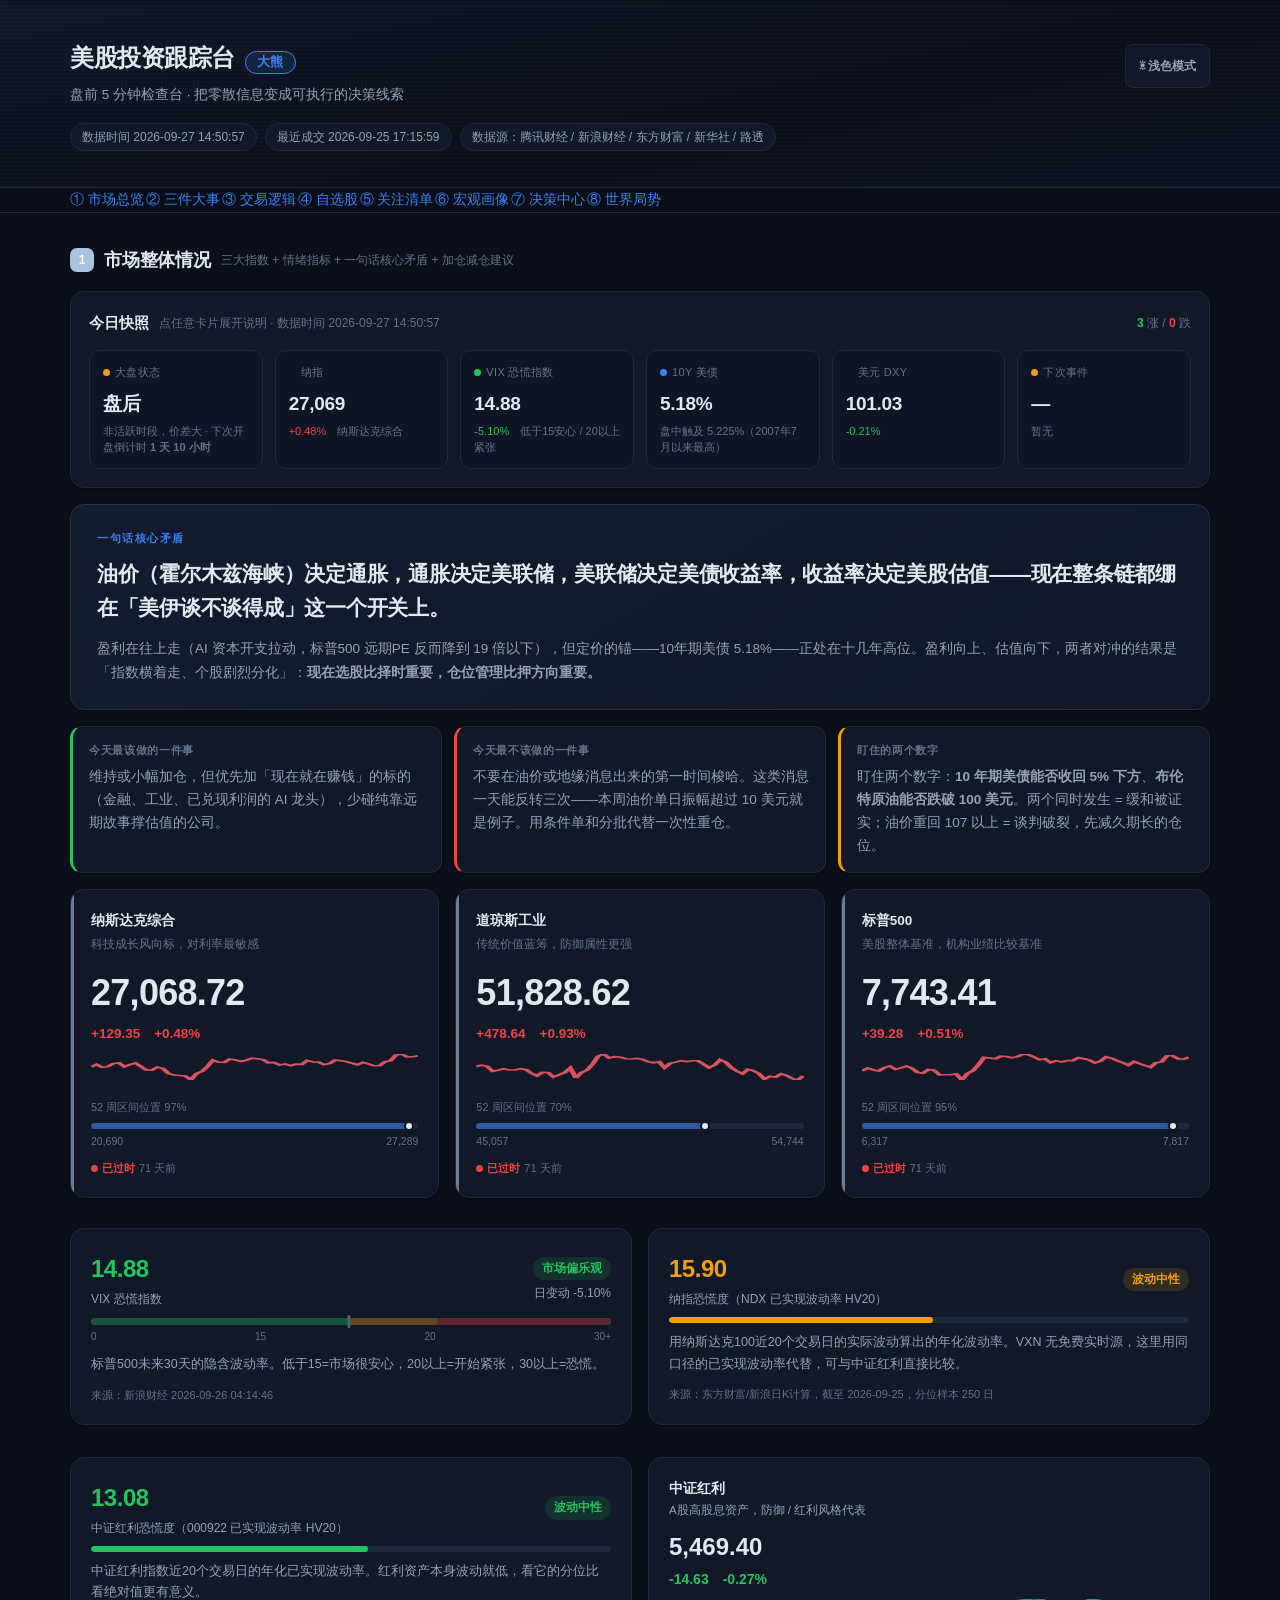
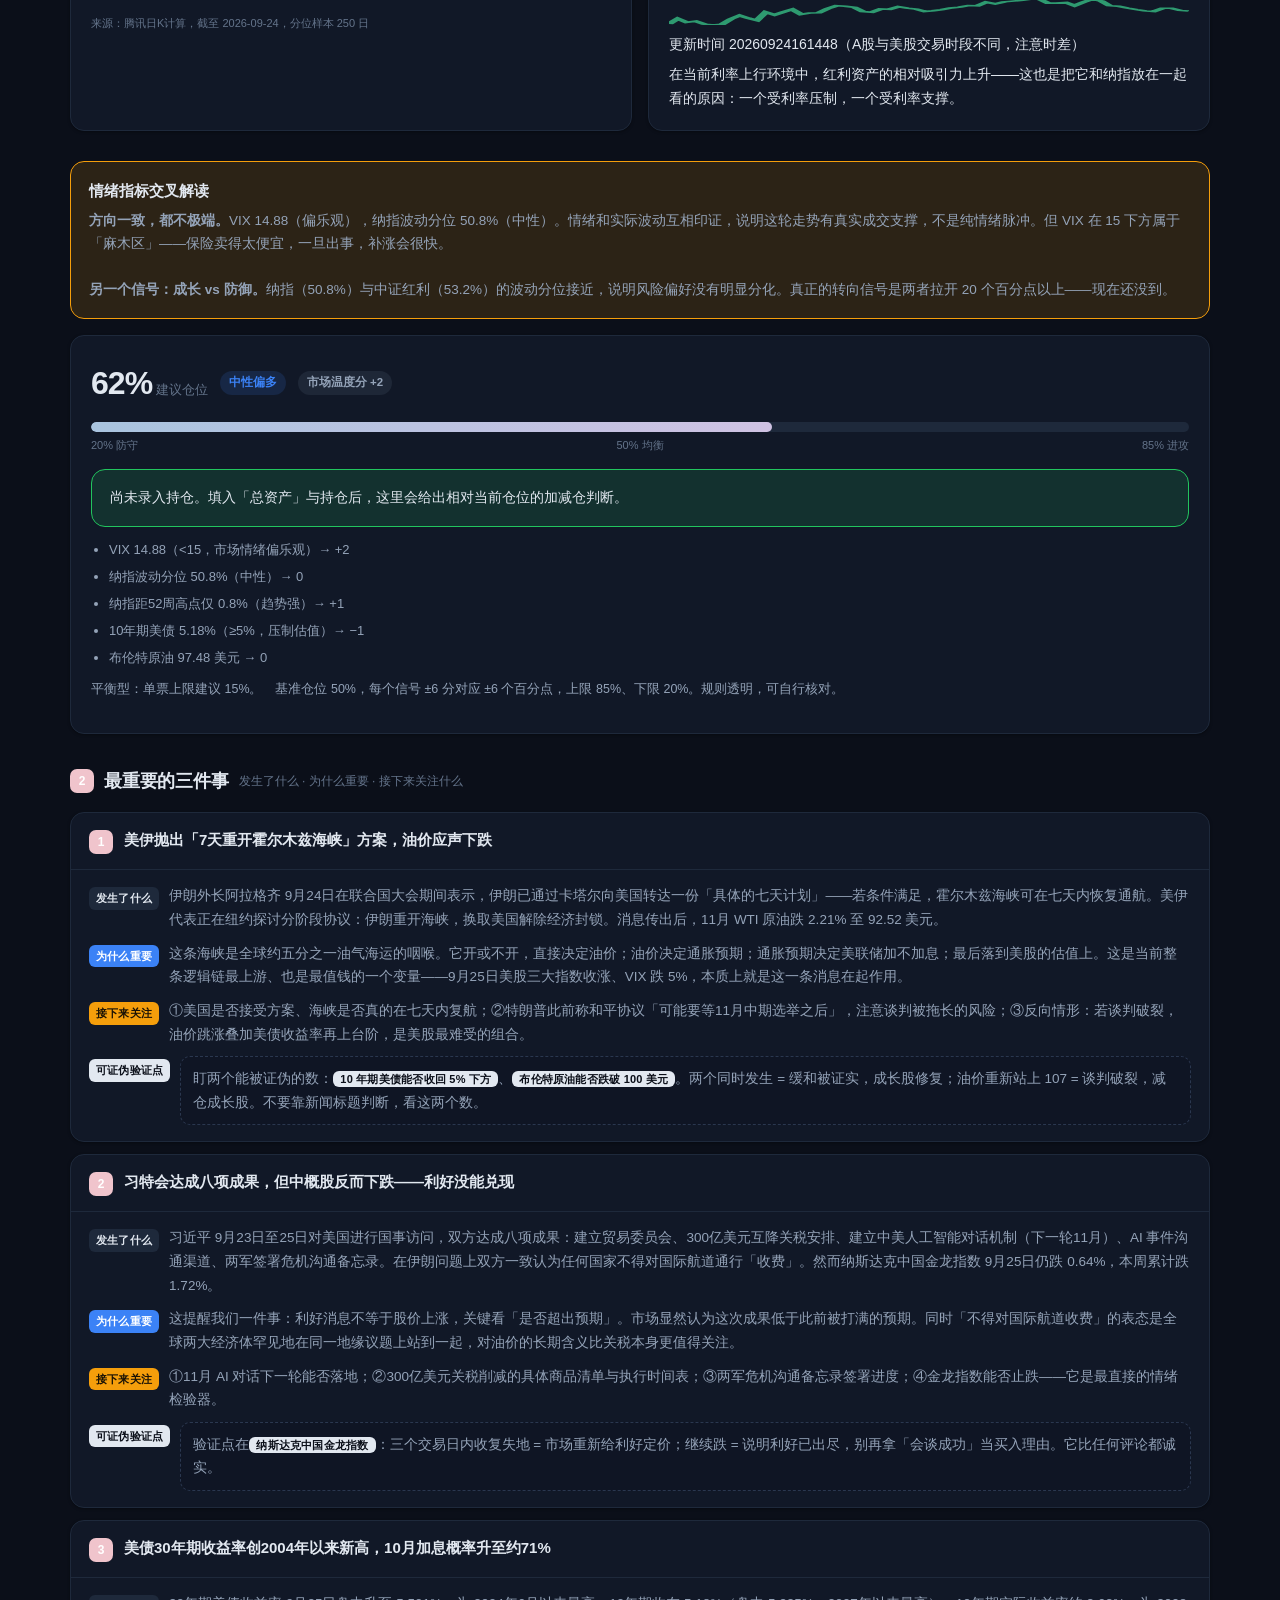
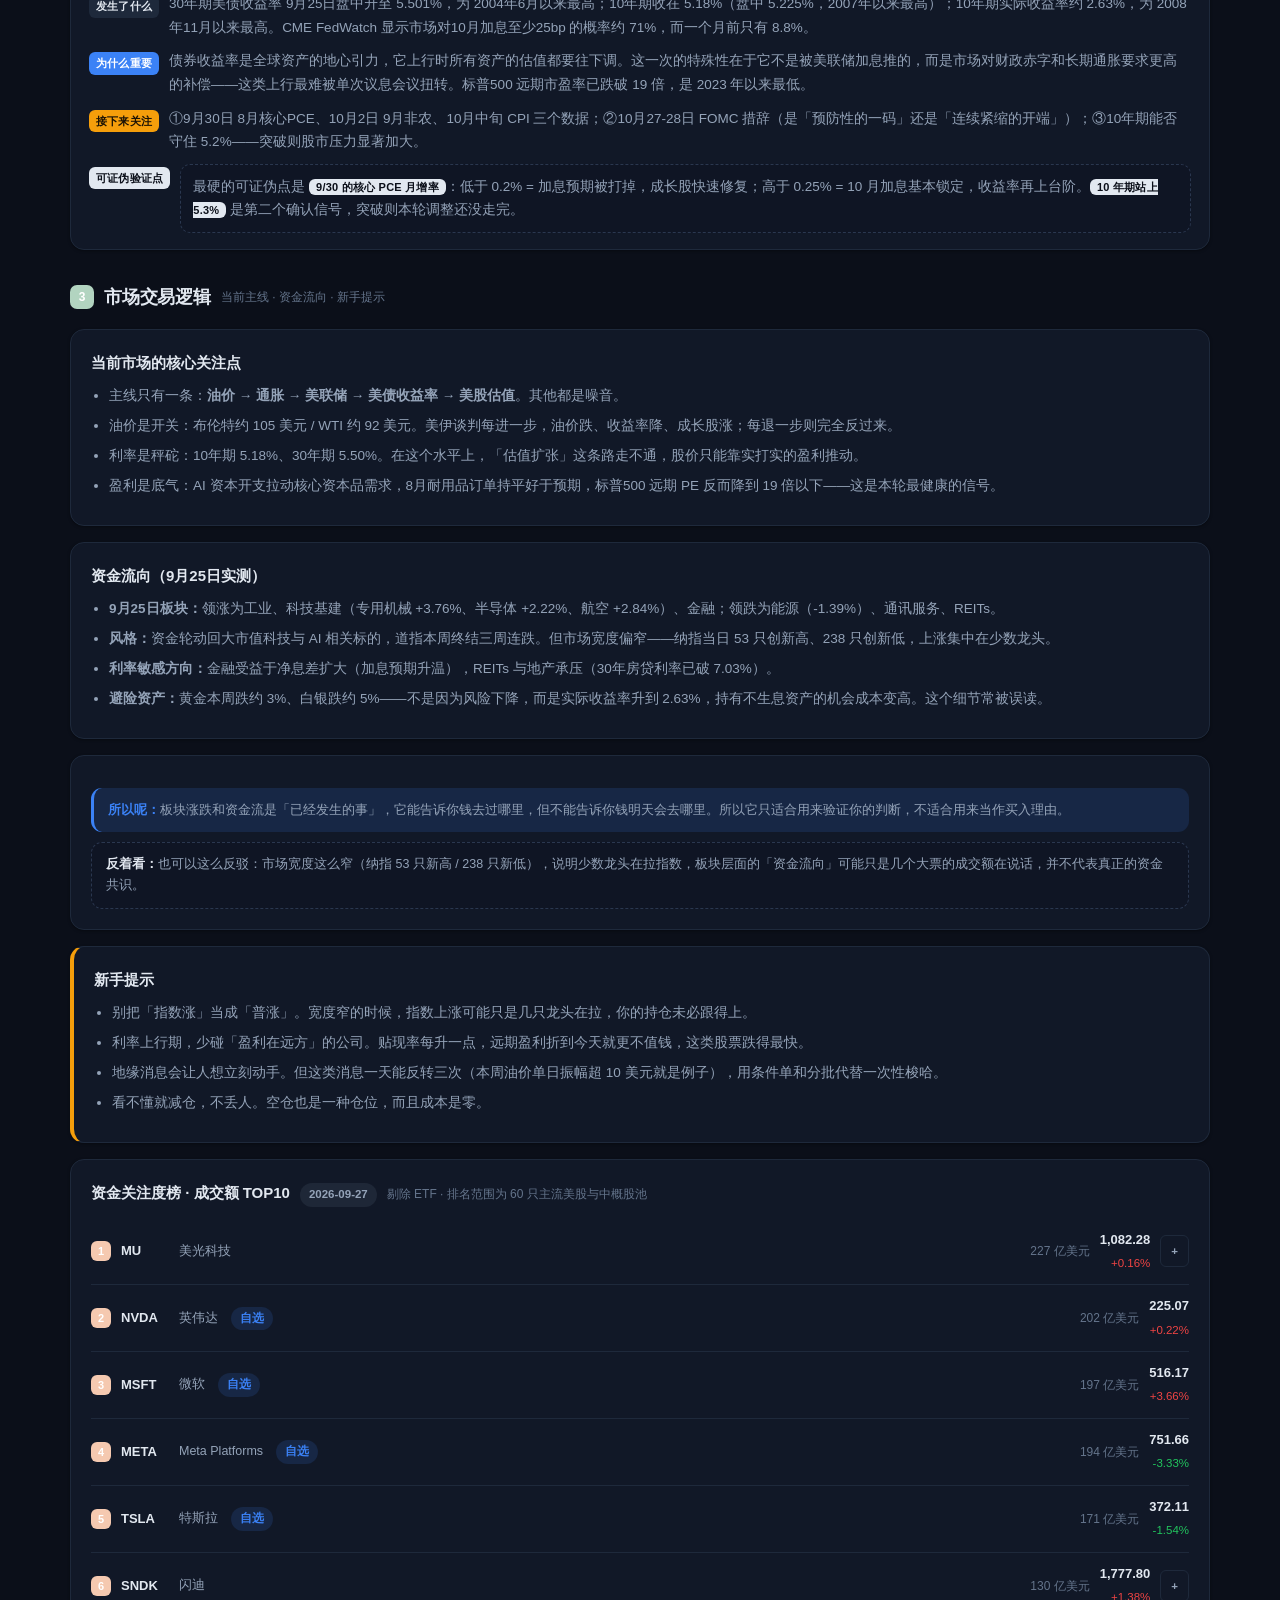
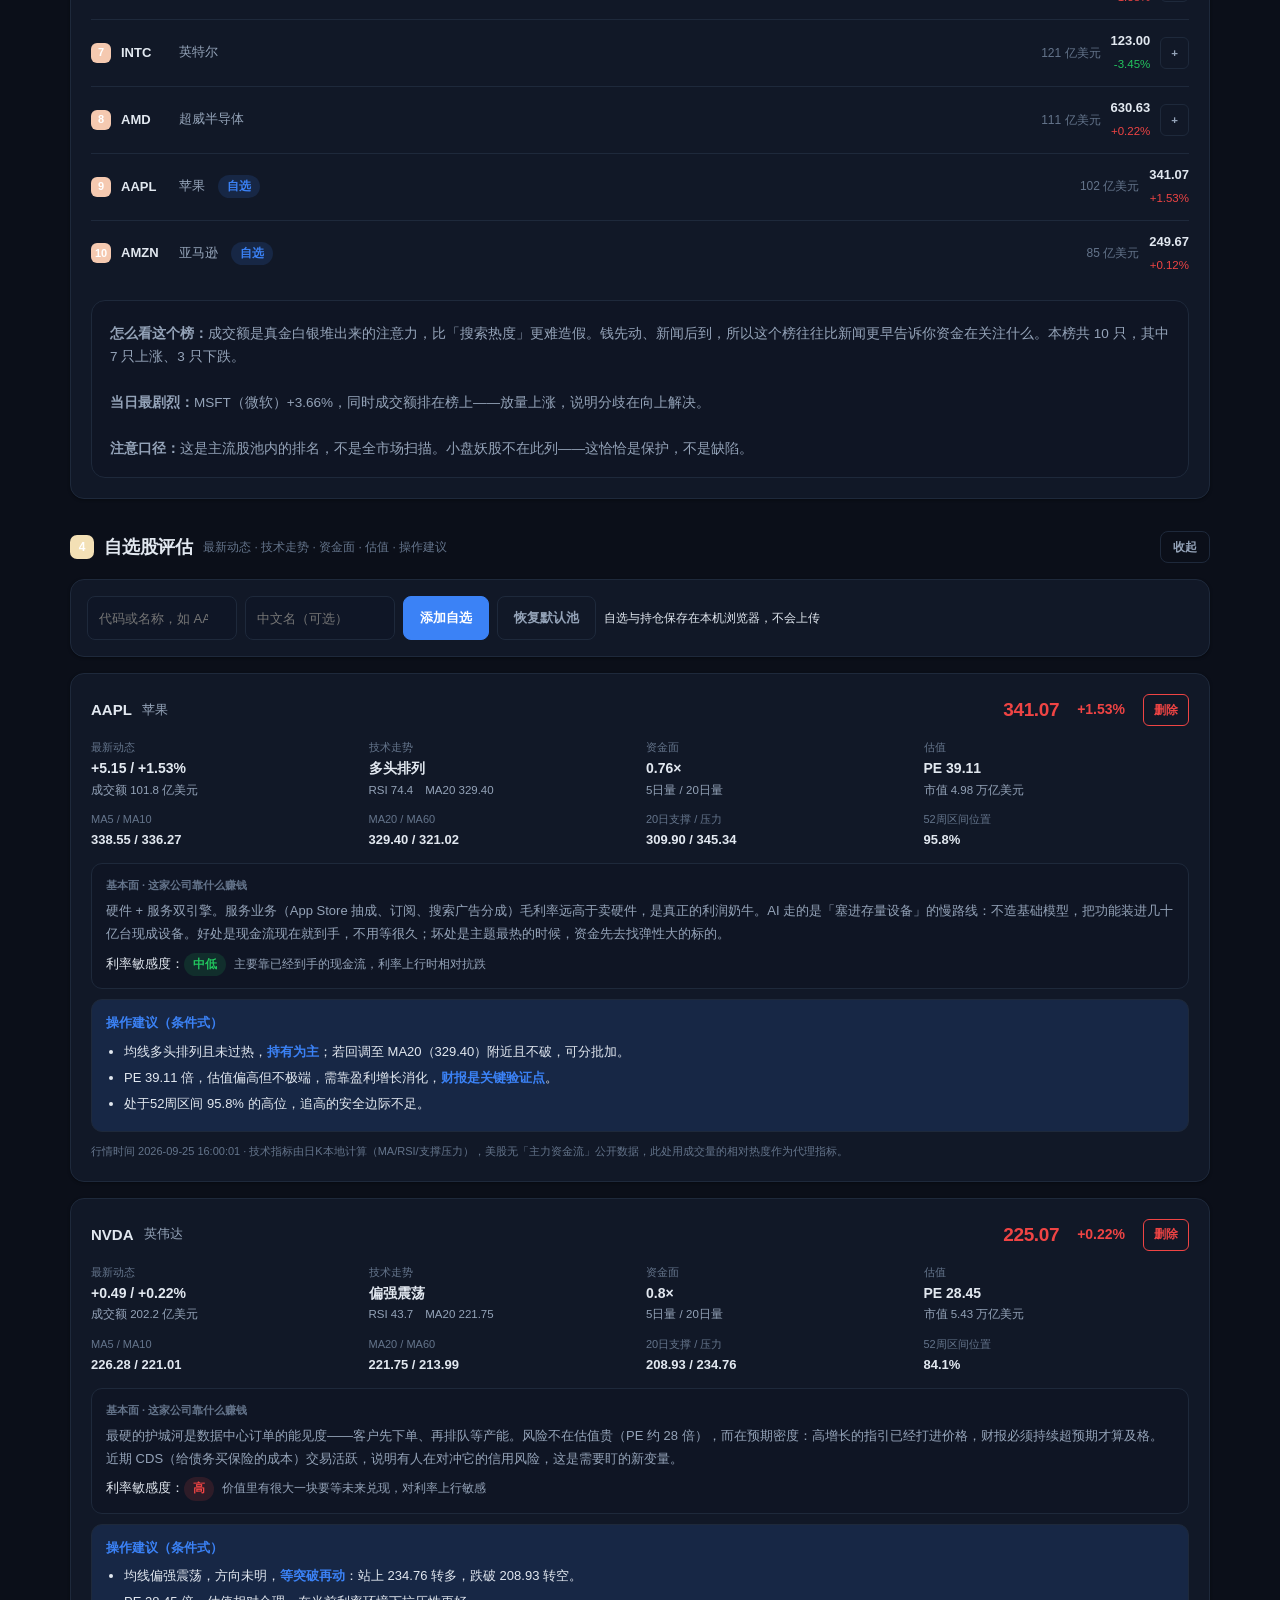
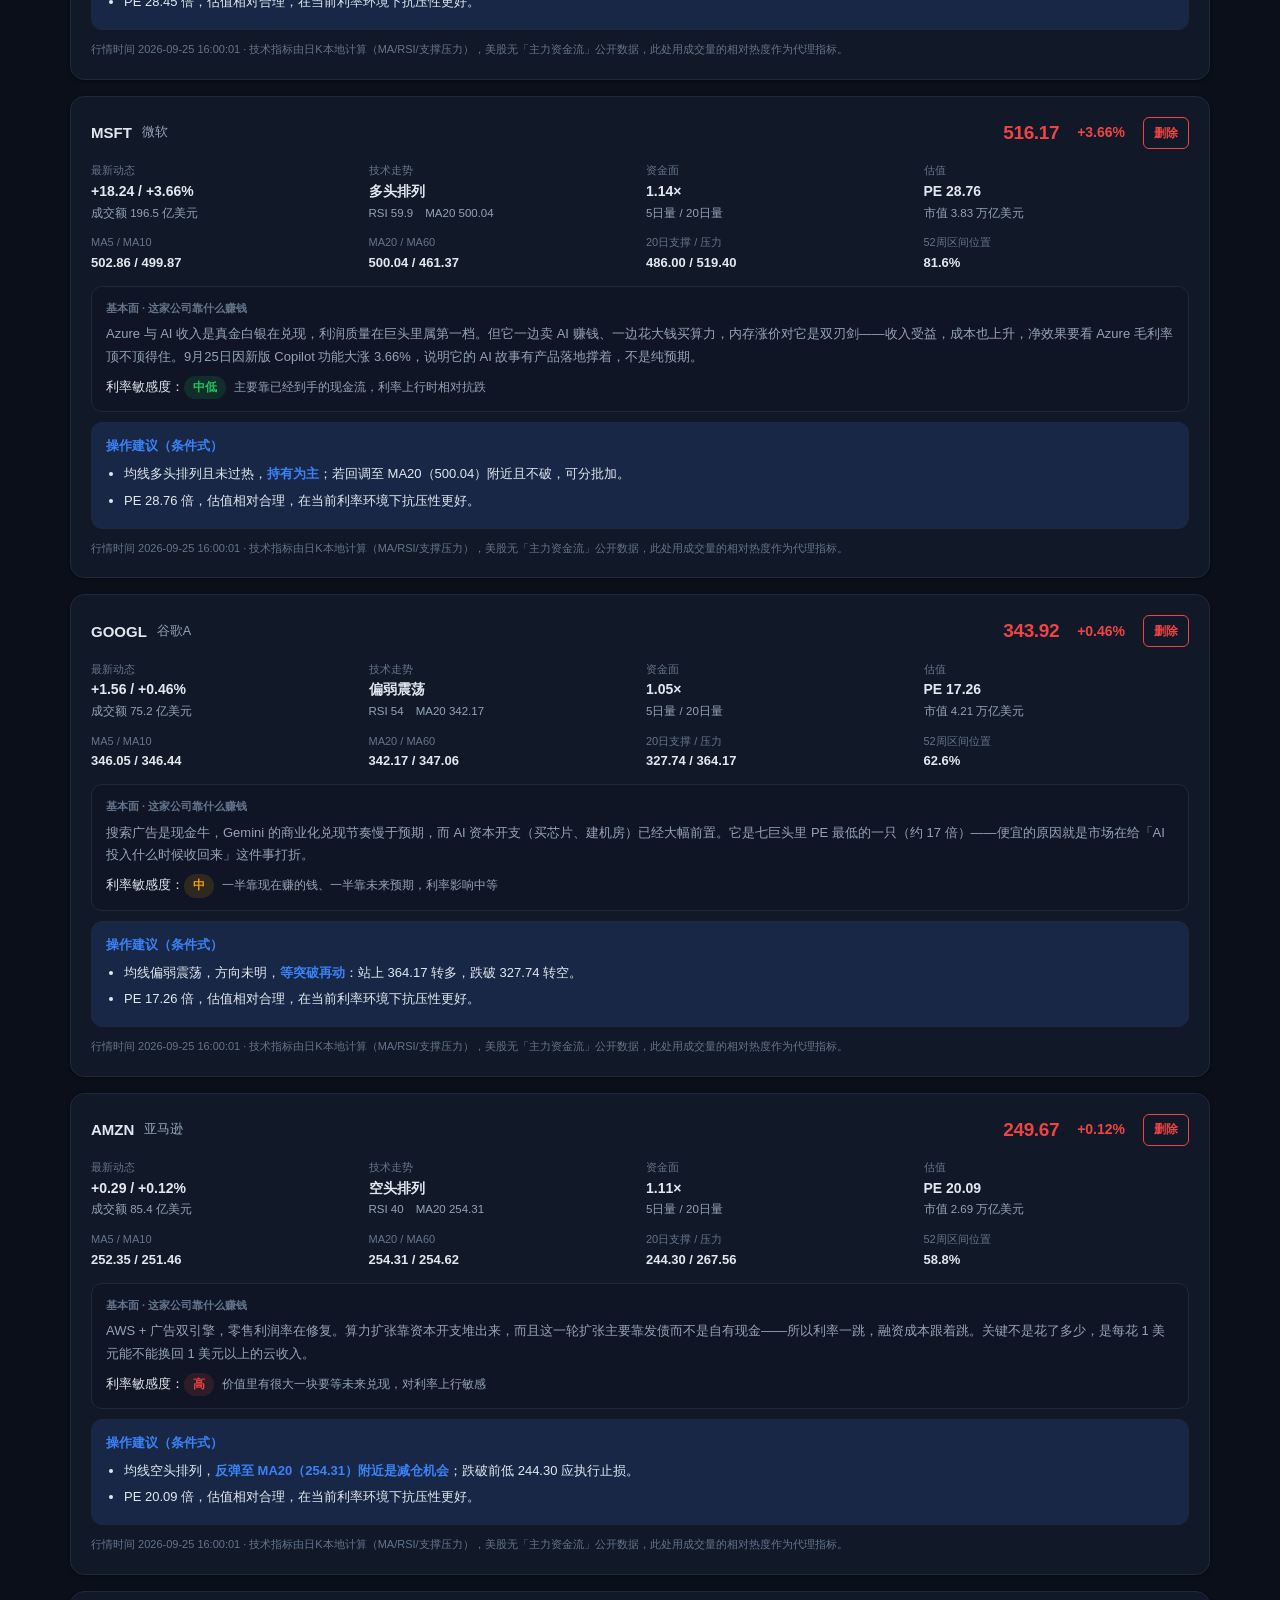
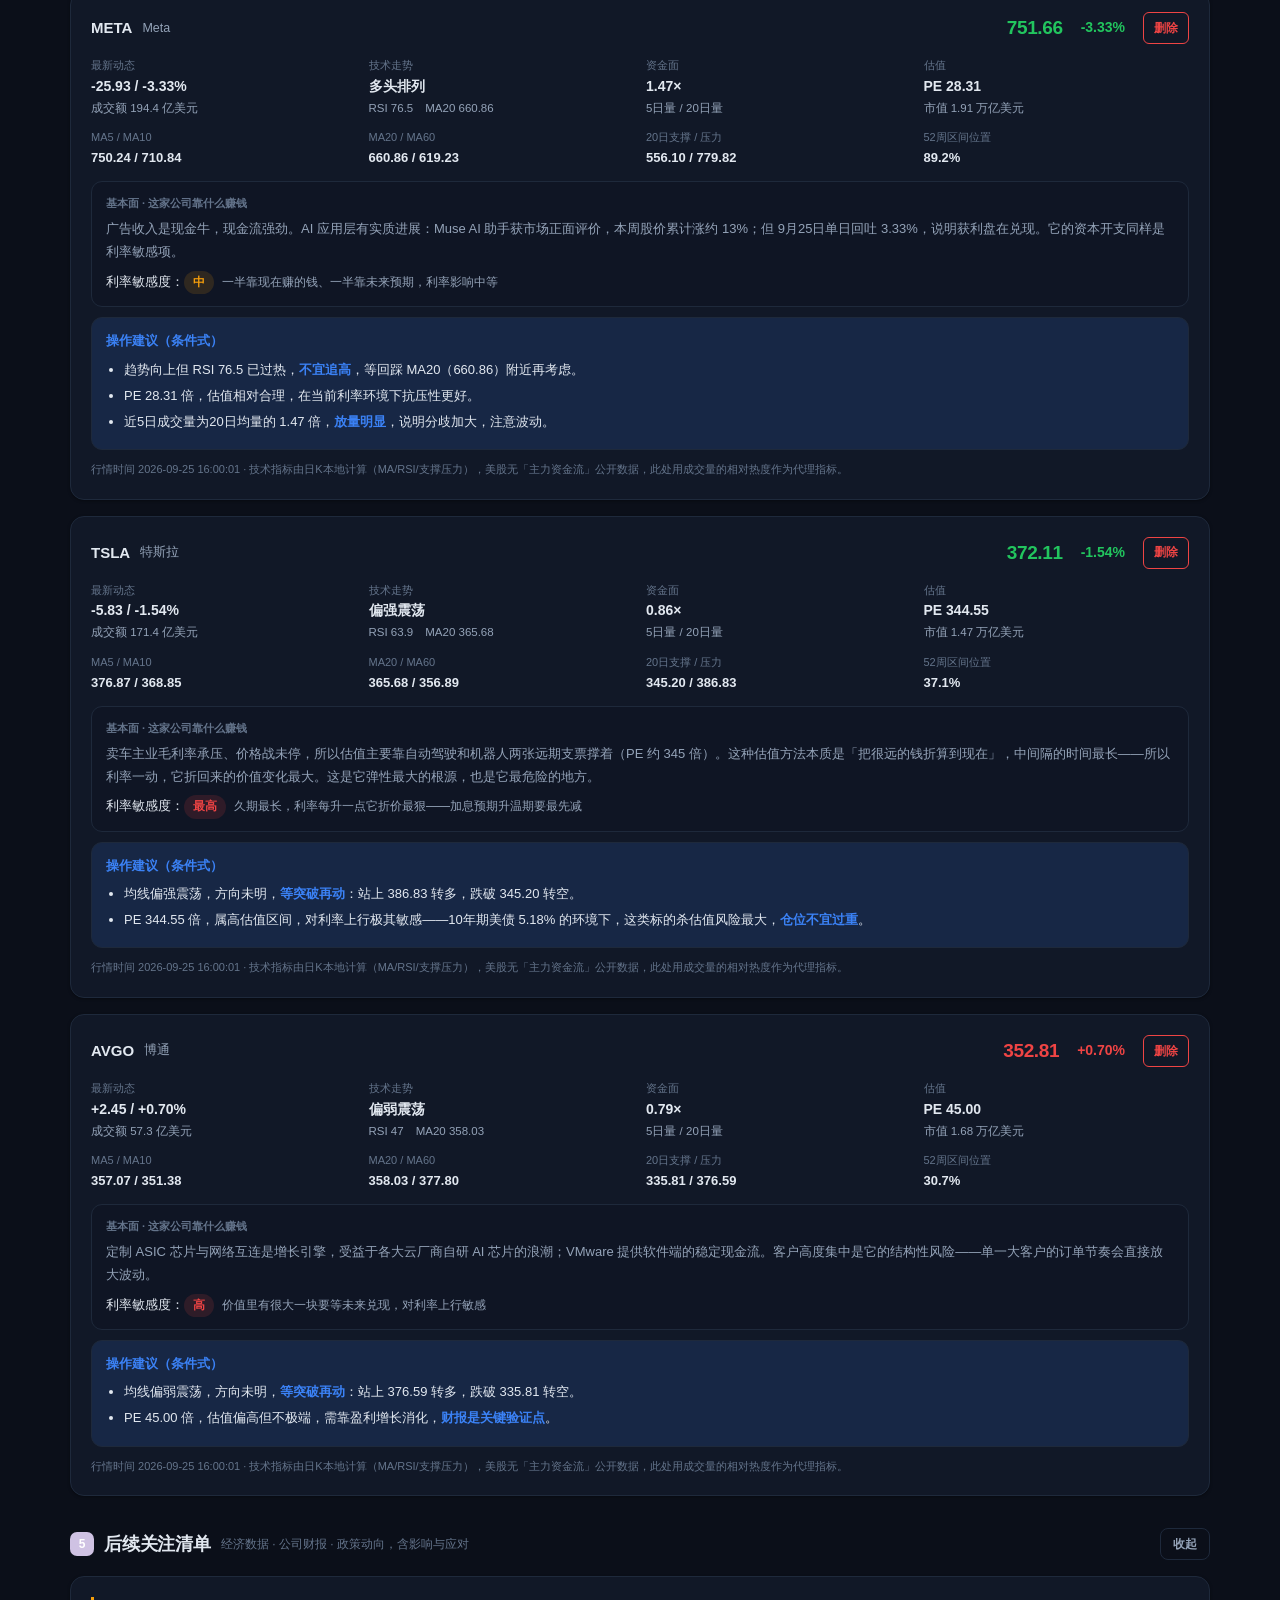
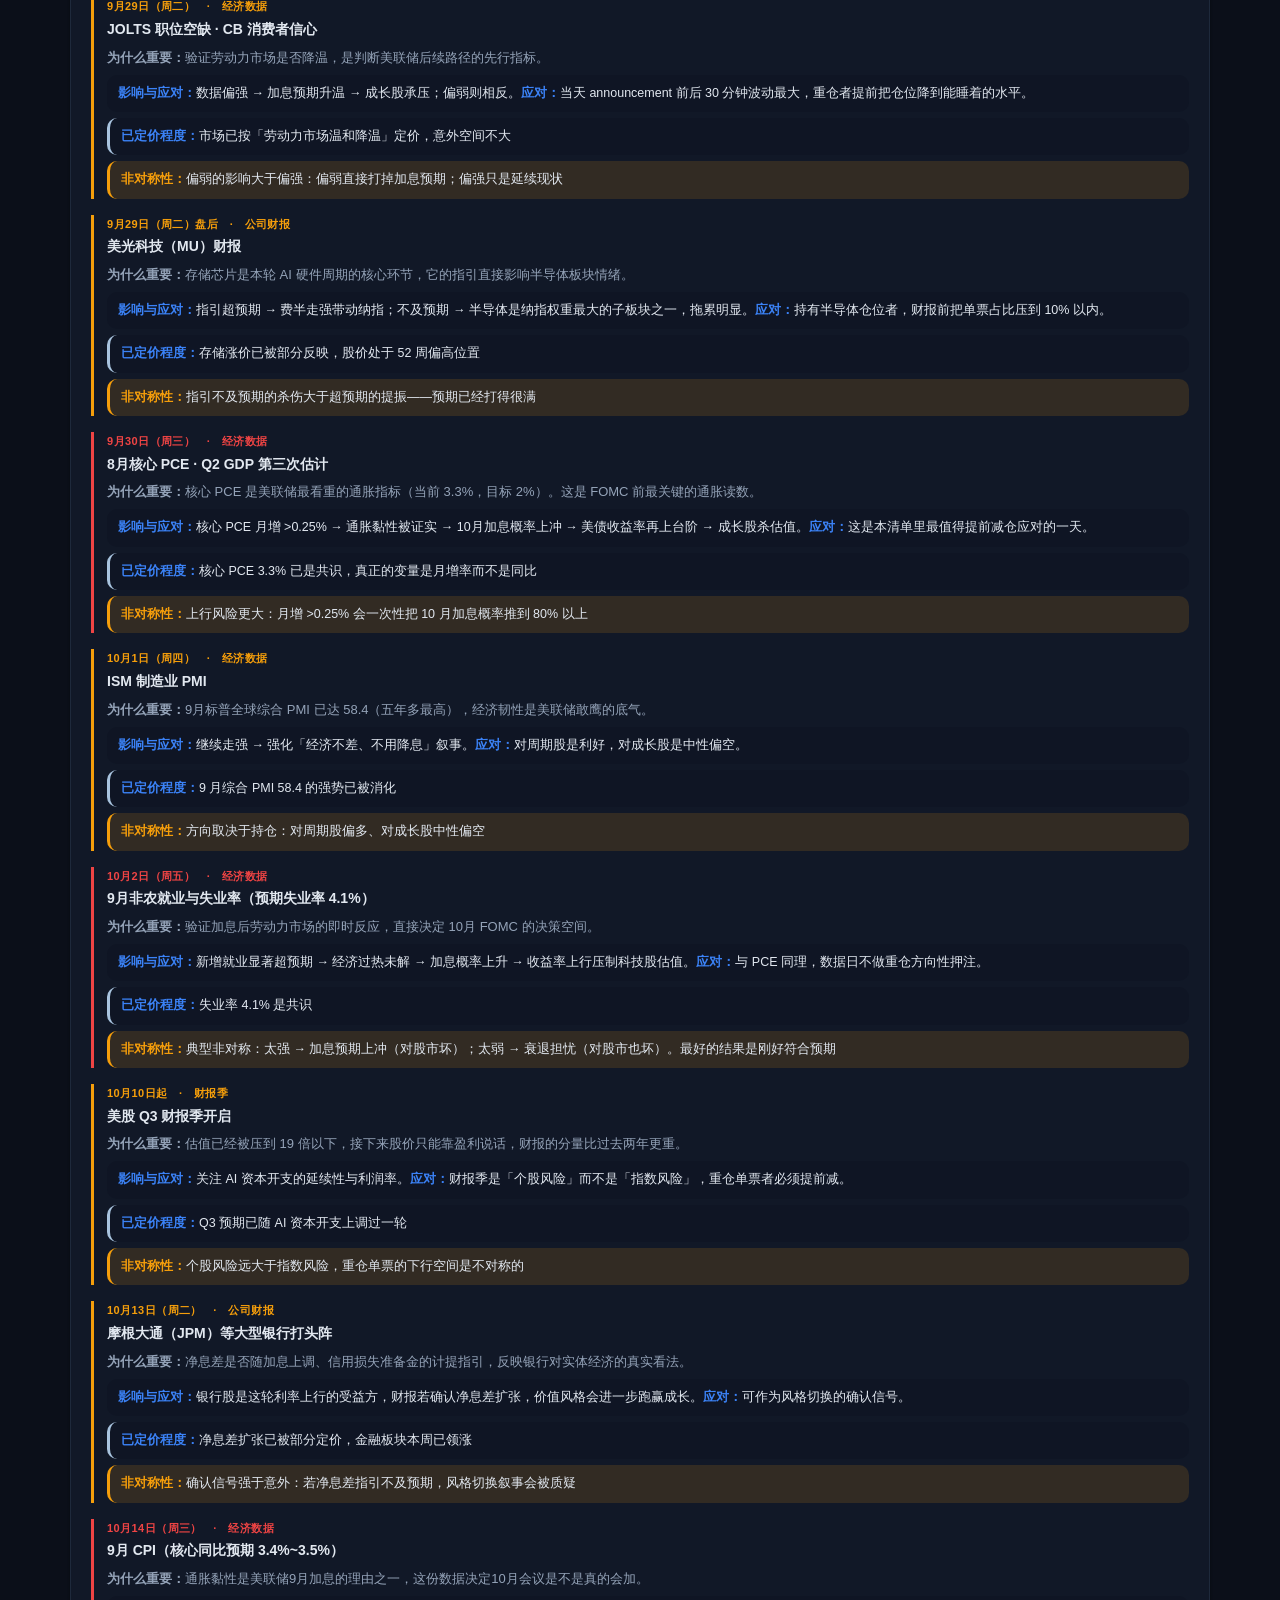
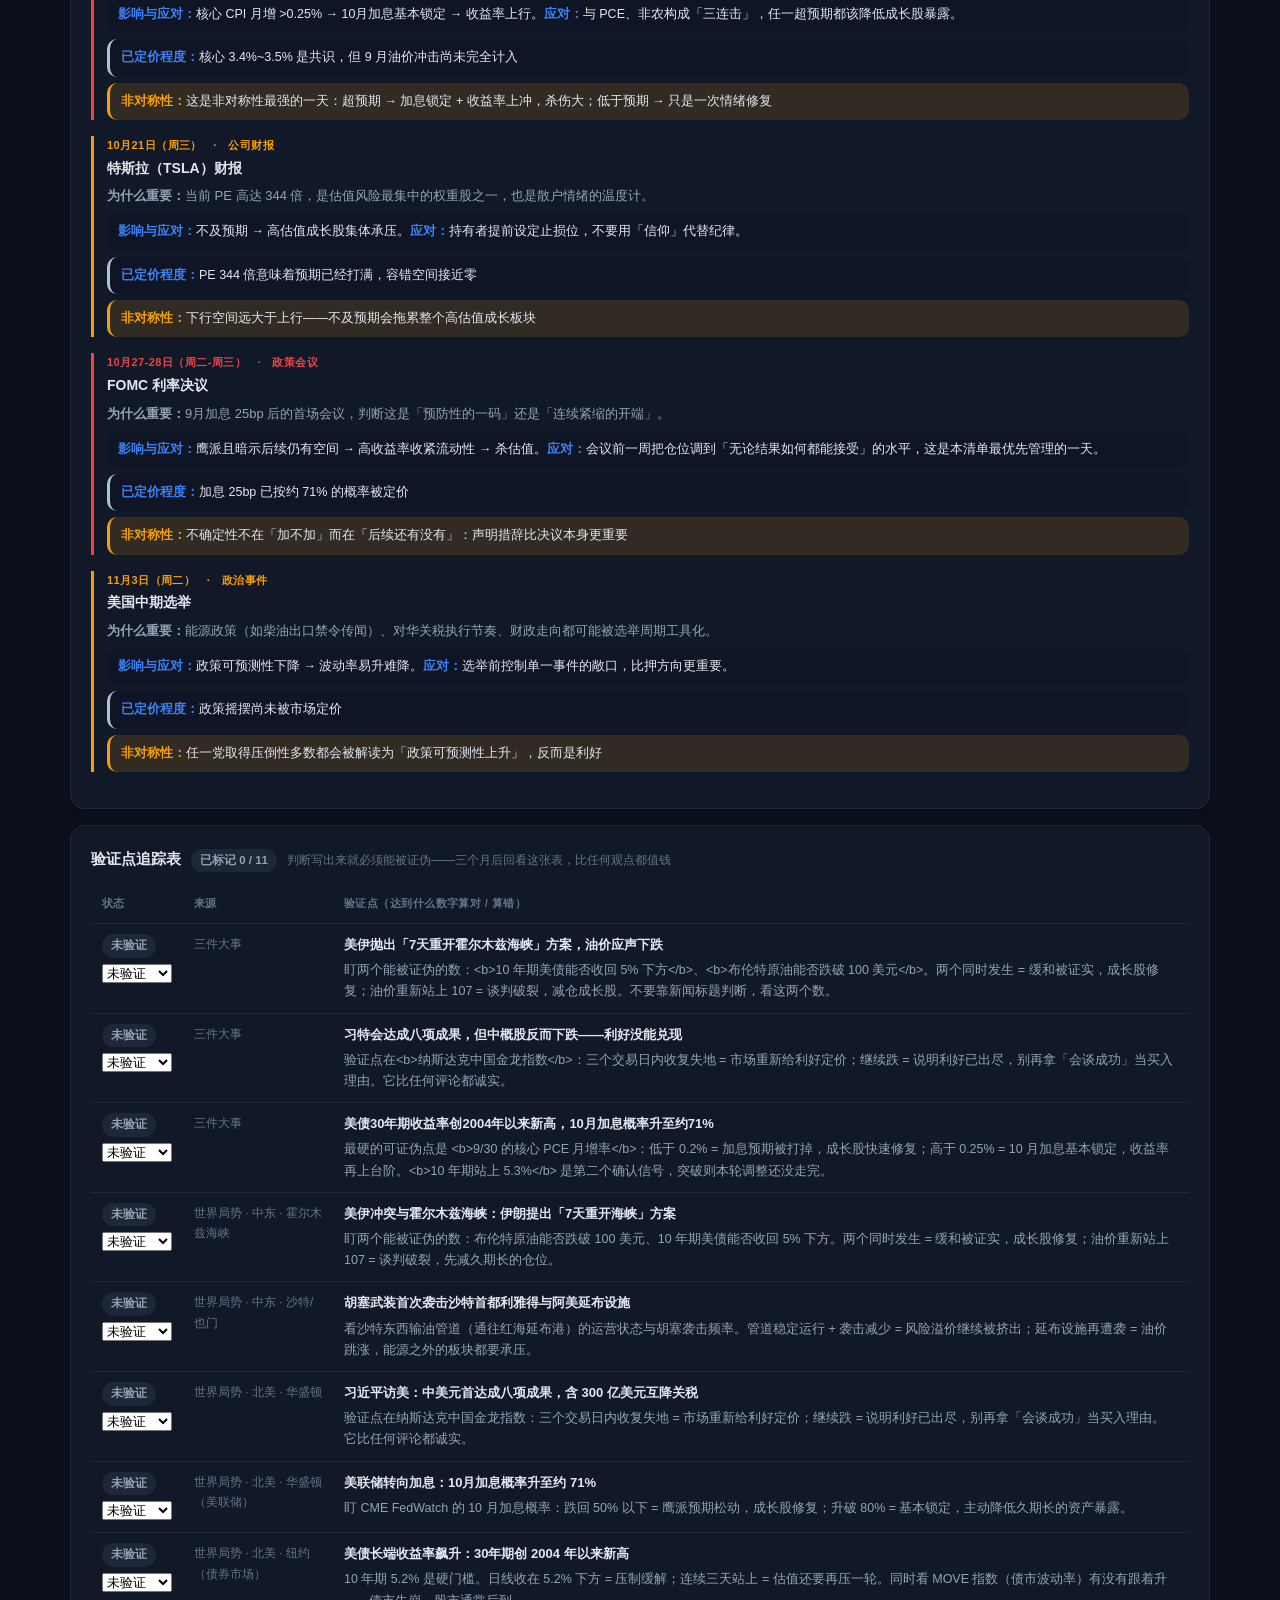
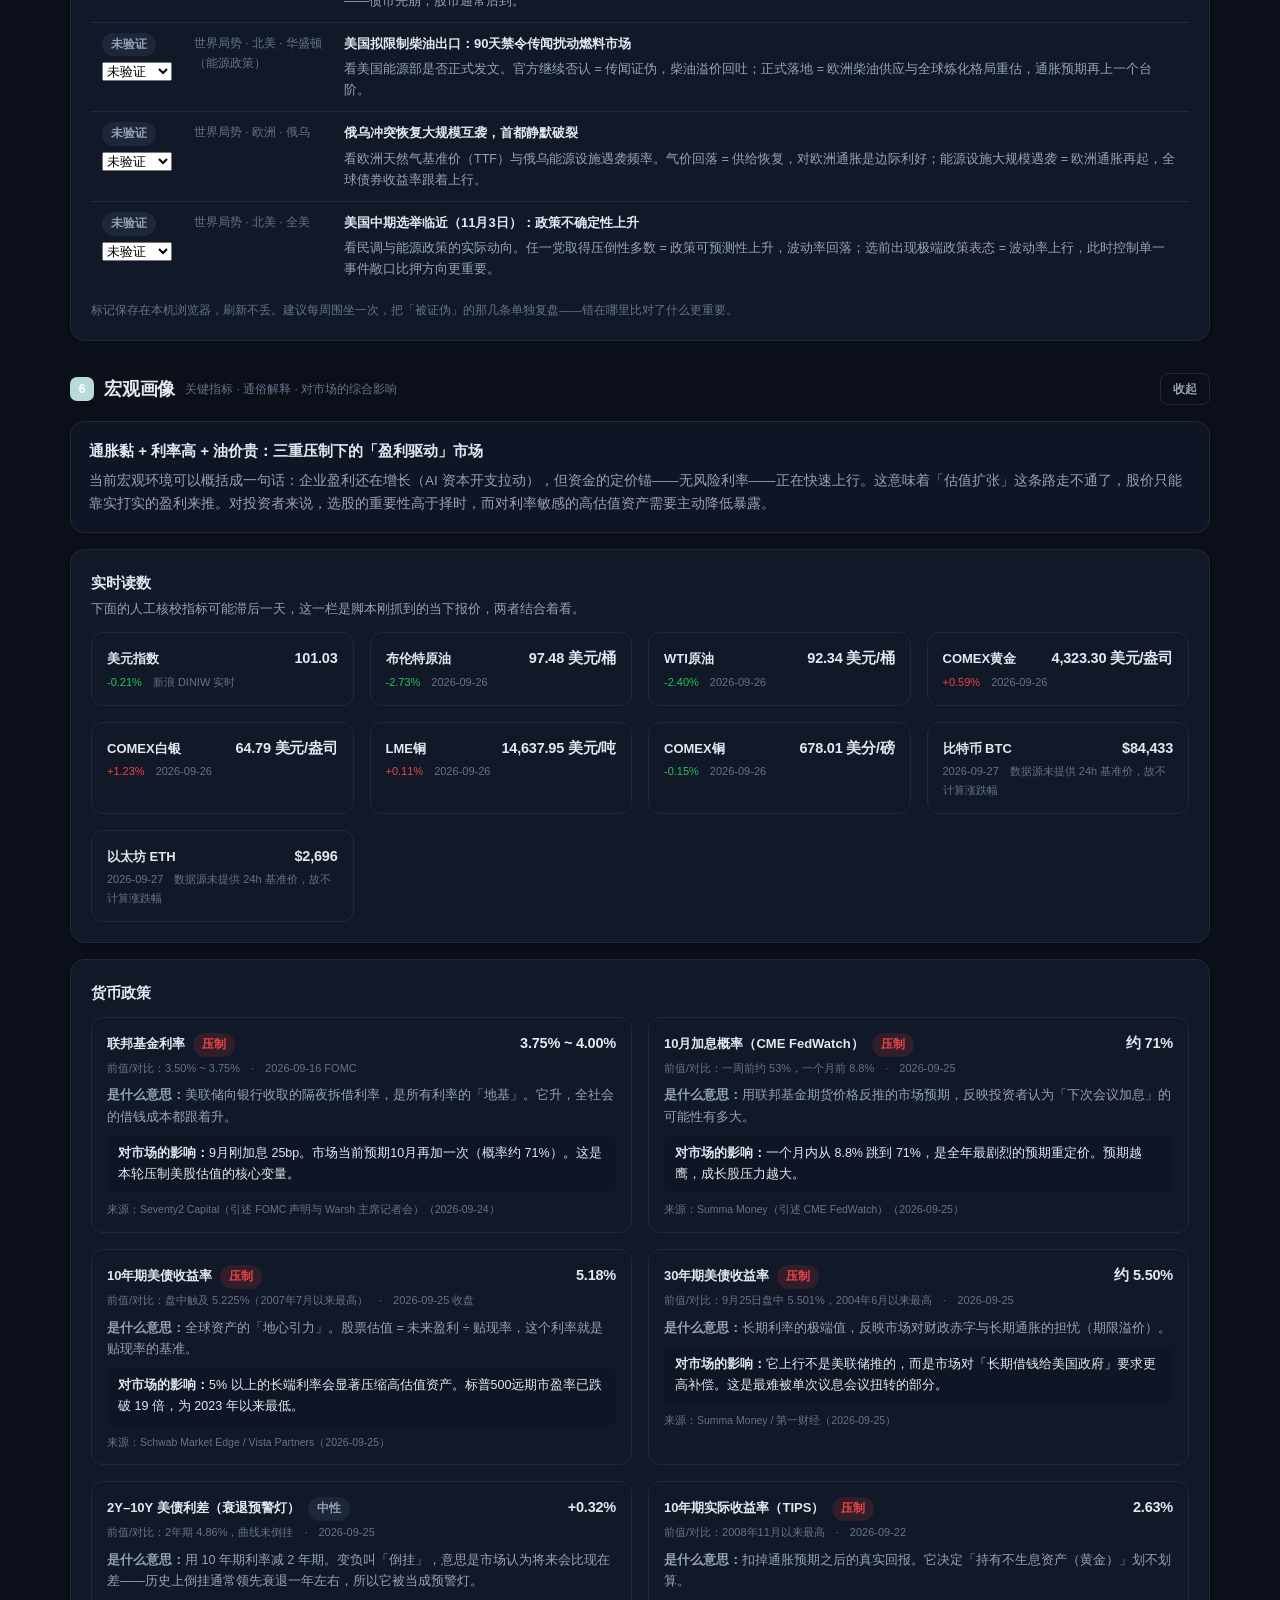
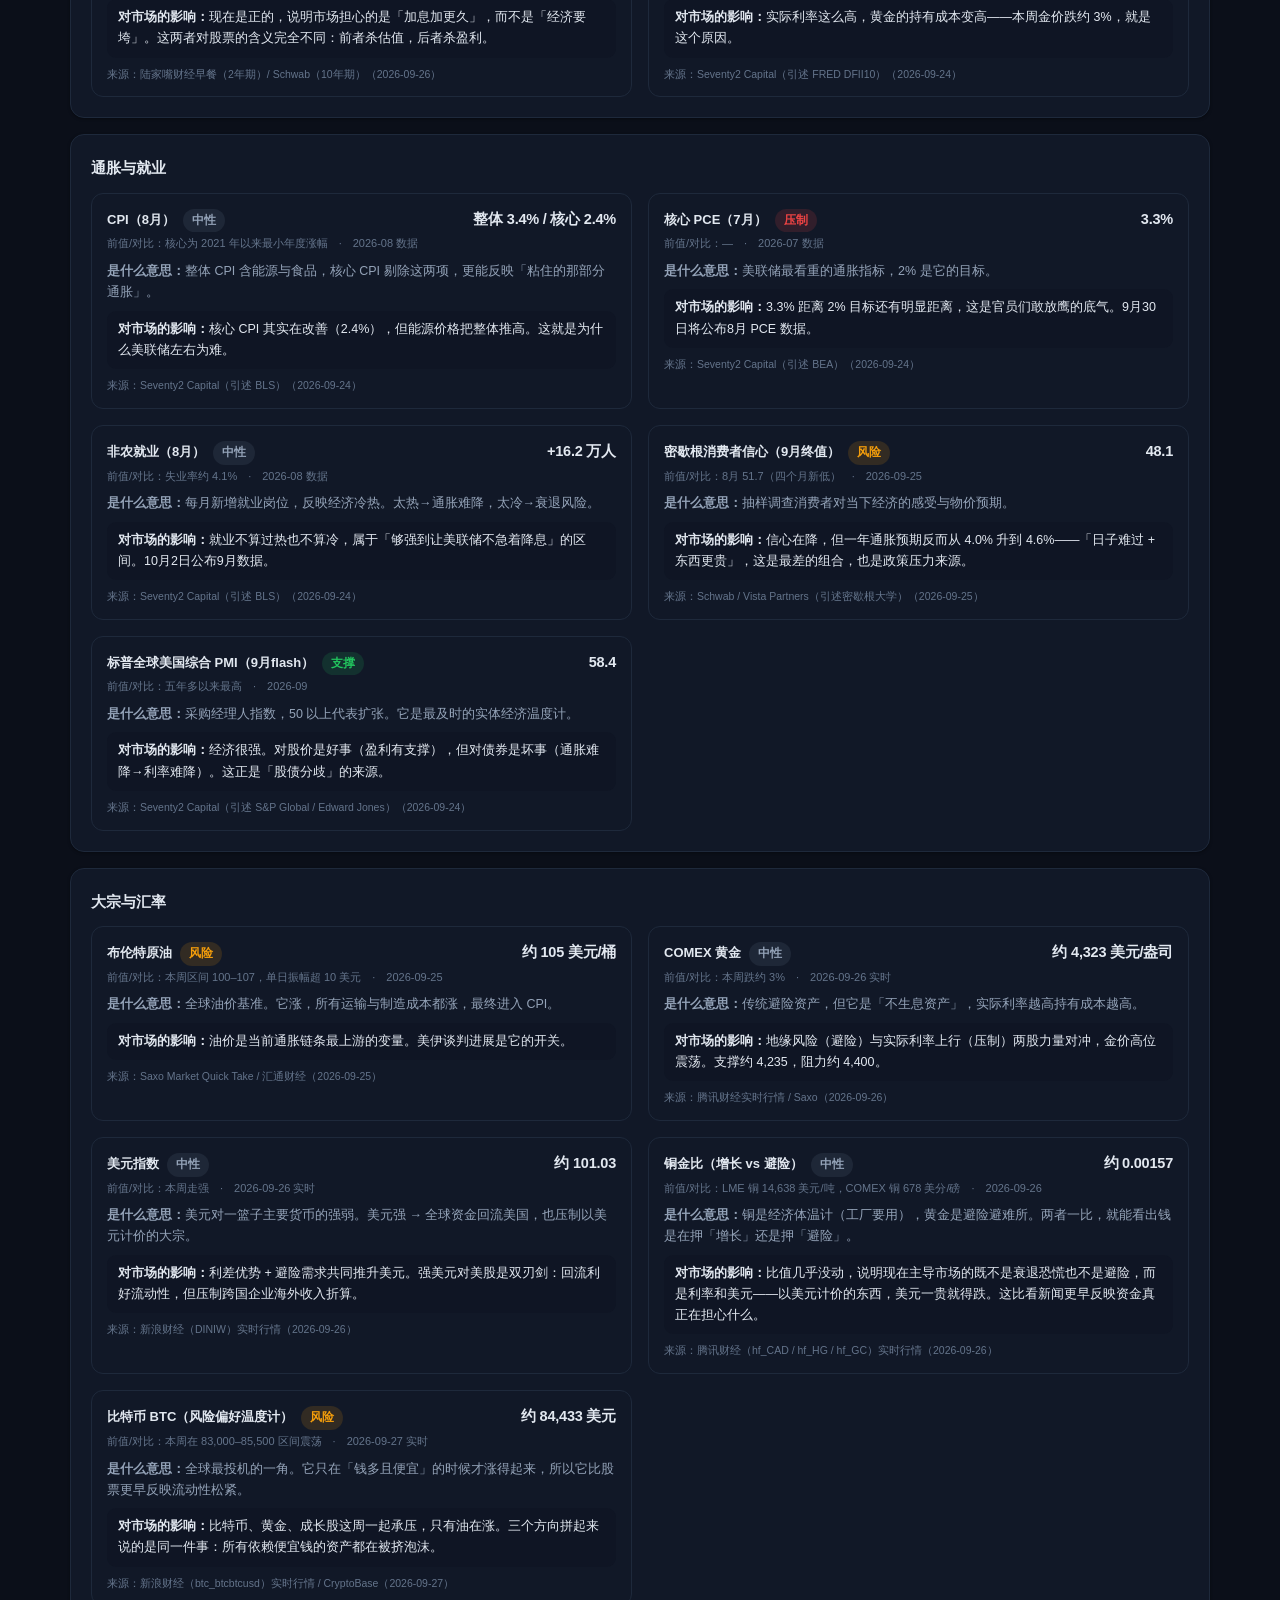
==== index.html @ 83f29544 "feat: 美股投资跟踪台 v3（双主题 + 今日快照 + 3D 地球 + 每日自动刷新）" ====
<!DOCTYPE html>
<html lang="zh-CN">
<head>
<meta charset="utf-8">
<meta name="viewport" content="width=device-width, initial-scale=1, viewport-fit=cover">
<title>美股投资跟踪台 · 决策线索 + 世界局势地球</title>
<meta name="description" content="把零散的美股信息转化为可执行的决策线索：市场总览、三件大事、交易逻辑、自选股评估、关注清单、宏观画像、决策中心与世界局势3D地球。">
<link rel="stylesheet" href="assets/style.css">
</head>
<body>

<header class="hdr">
  <div class="hdr-in">
    <div class="hdr-top">
      <div>
        <h1>美股投资跟踪台<span class="sig">大熊</span></h1>
        <div class="sub">盘前 5 分钟检查台 · 把零散信息变成可执行的决策线索</div>
      </div>
      <button class="theme-btn" id="theme-btn" onclick="App.toggleTheme()">☀ 浅色模式</button>
    </div>
    <div class="meta">
      <span id="m-asof">数据时间 —</span>
      <span id="m-session">市场状态 —</span>
      <span>数据源：腾讯财经 / 新浪财经 / 东方财富 / 新华社 / 路透</span>
    </div>
  </div>
</header>

<div class="minibar" id="minibar">
  <div class="minibar-in" id="minibar-in"></div>
</div>

<nav class="nav-wrap" id="nav-wrap">
  <div class="nav-scroll">
    <div class="nav-in" id="nav-in">
      <a href="#market" class="on">① 市场总览</a>
      <a href="#top3">② 三件大事</a>
      <a href="#logic">③ 交易逻辑</a>
      <a href="#stocks">④ 自选股</a>
      <a href="#watch">⑤ 关注清单</a>
      <a href="#macro">⑥ 宏观画像</a>
      <a href="#decision">⑦ 决策中心</a>
      <a href="#world">⑧ 世界局势</a>
    </div>
    <div class="nav-fade" id="nav-fade"><span>›</span></div>
  </div>
</nav>

<div class="wrap">

  <!-- ① 市场总览 -->
  <section id="market">
    <div class="sec-hd">
      <span class="no">1</span><h2>市场整体情况</h2>
      <span class="tip">三大指数 + 情绪指标 + 一句话核心矛盾 + 加仓减仓建议</span>
    </div>
    <div id="snap"></div>
    <div id="hero"></div>
    <div id="act3" class="act3"></div>
    <div id="m-indices" class="grid g3"></div>
    <div id="m-senti" class="grid g2" style="margin-top:14px"></div>
    <div id="m-cross"></div>
    <div id="m-advice" style="margin-top:14px"></div>
  </section>

  <!-- ② 三件大事 -->
  <section id="top3">
    <div class="sec-hd">
      <span class="no">2</span><h2>最重要的三件事</h2>
      <span class="tip">发生了什么 · 为什么重要 · 接下来关注什么</span>
    </div>
    <div id="t3"></div>
  </section>

  <!-- ③ 交易逻辑 -->
  <section id="logic">
    <div class="sec-hd">
      <span class="no">3</span><h2>市场交易逻辑</h2>
      <span class="tip">当前主线 · 资金流向 · 新手提示</span>
    </div>
    <div id="lg"></div>
    <div id="hot"></div>
  </section>

  <!-- ④ 自选股 -->
  <section id="stocks">
    <div class="sec-hd">
      <span class="no">4</span><h2>自选股评估</h2>
      <span class="tip">最新动态 · 技术走势 · 资金面 · 估值 · 操作建议</span>
    </div>
    <div class="card tight">
      <div class="addstk">
        <input id="sk-code" placeholder="股票代码，如 AAPL" style="width:150px" autocomplete="off">
        <input id="sk-name" placeholder="中文名（可选）" style="width:150px" autocomplete="off">
        <button onclick="App.addStock()">添加自选</button>
        <button class="ghost" onclick="App.resetStocks()">恢复默认池</button>
        <span style="font-size:12px;color:var(--muted);align-self:center">自选与持仓保存在本机浏览器，不会上传</span>
      </div>
    </div>
    <div id="sk"></div>
  </section>

  <!-- ⑤ 关注清单 -->
  <section id="watch">
    <div class="sec-hd">
      <span class="no">5</span><h2>后续关注清单</h2>
      <span class="tip">经济数据 · 公司财报 · 政策动向，含影响与应对</span>
    </div>
    <div id="wl"></div>
    <div id="vtrack"></div>
  </section>

  <!-- ⑥ 宏观画像 -->
  <section id="macro">
    <div class="sec-hd">
      <span class="no">6</span><h2>宏观画像</h2>
      <span class="tip">关键指标 · 通俗解释 · 对市场的综合影响</span>
    </div>
    <div id="mc"></div>
  </section>

  <!-- ⑦ 决策中心 -->
  <section id="decision">
    <div class="sec-hd">
      <span class="no">7</span><h2>决策中心</h2>
      <span class="tip">风险偏好 + 持仓管理 → 个性化调仓 / 止盈止损 / 事件应对</span>
    </div>
    <div id="dc"></div>
  </section>

  <!-- ⑧ 世界局势 -->
  <section id="world">
    <div class="sec-hd">
      <span class="no">8</span><h2>世界局势 · 3D 地球</h2>
      <span class="tip">点击标记看详情 · 拖拽旋转 · 滚轮/双指缩放 · 可订阅跟踪</span>
    </div>
    <div class="grid" style="grid-template-columns: 1.35fr 1fr; gap:14px" id="wd-grid">
      <div>
        <div class="globe-wrap" id="globe-box">
          <div id="continent-layer"></div>
          <div class="globe-hud">
            拖拽旋转 · 滚轮/双指缩放<br>
            <span id="globe-tip">点击发光标记查看事件</span>
          </div>
          <div class="globe-legend">
            <span><i style="background:#E08A8A"></i>冲突</span>
            <span><i style="background:#8FB4D8"></i>会谈</span>
            <span><i style="background:#BBA9D4"></i>政策</span>
            <span><i style="background:#DCA96B"></i>宏观</span>
          </div>
        </div>
        <div id="globe-note" style="font-size:12px;color:var(--muted);margin-top:8px"></div>
      </div>
      <div>
        <div class="card tight" style="max-height:520px;display:flex;flex-direction:column">
          <div style="display:flex;align-items:center;gap:8px;margin-bottom:8px">
            <b style="font-size:13.5px">全球事件</b>
            <span id="evt-count" style="font-size:12px;color:var(--muted)"></span>
            <button class="mini ghost" style="margin-left:auto" onclick="App.toggleFollowAll()">只看我关注的</button>
          </div>
          <div class="evt-list" id="evt-list"></div>
        </div>
      </div>
    </div>
    <div id="evt-detail" style="margin-top:14px"></div>
  </section>

  <div class="foot">
    <p><b>数据说明：</b>行情数据由 <code>refresh.py</code> 定时抓取（腾讯财经 / 新浪财经 / 东方财富），
    每次刷新会覆盖 <code>data/market.js</code>。宏观指标与事件内容来自新华社、央视、路透、Schwab、Saxo、
    第一财经等公开报道，每条都标注了来源与时间。</p>
    <p><b>关于「恐慌指数」：</b>VXN（纳指100波动率指数）与中证红利对应的隐含波动率指数没有免费实时源。
    本页统一改用<b>已实现波动率</b>口径：HV20 = 近20个交易日日收益标准差 × √252 × 100，
    并给出它在过去250个交易日中的分位。纳指用 NDX、中证红利用 000922.SH，两者口径一致可直接比较。</p>
    <p><b>免责声明：</b>本页所有内容是数据整理与逻辑推演，不构成投资建议。市场有风险，决策请自行判断并承担后果。</p>
  </div>
</div>

<div class="modal-bg" id="modal">
  <div class="modal">
    <div class="hd"><h3 id="md-title"></h3><button class="x" onclick="App.closeModal()">✕</button></div>
    <div class="bd" id="md-body"></div>
  </div>
</div>

<script src="data/geo.js"></script>
<script src="data/market.js"></script>
<script src="data/macro.js"></script>
<script src="data/events.js"></script>
<!-- 3D 地球依赖：优先本地文件（离线可用），缺失时回退 CDN，再缺失则降级为 2D 地图 -->
<script src="assets/vendor/three.min.js"></script>
<script>
if (!window.THREE) {
  var _s = document.createElement('script');
  _s.src = 'https://cdn.jsdelivr.net/npm/three@0.160.0/build/three.min.js';
  _s.async = false;
  document.head.appendChild(_s);
}
</script>
<script src="assets/globe.js"></script>
<script src="assets/app.js"></script>
</body>
</html>
---- assets/style.css ----
/* ============================================================
   美股投资跟踪台 — 样式表 v3（设计系统重做）
   ------------------------------------------------------------
   · 双主题：暗色为默认（金融工具标配），浅色 = 性冷淡 + 马卡龙
   · 10 色语义系统，全站统一，禁止各模块各自为政
   · 排版层级定死：见下方 --fs-* 变量
   · 涨红跌绿（中国用户习惯，刻意区别于西式配色）
   ============================================================ */

/* ---------- 马卡龙点缀色（两主题共用，仅用于分区徽章等非语义装饰） ---------- */
:root {
  --mac-1: #A9C4DF;
  --mac-2: #F0C4CC;
  --mac-3: #B2D4C0;
  --mac-4: #F3E0B5;
  --mac-5: #CFC2E3;
  --mac-6: #B8DDD9;
  --mac-7: #F5C9B0;
  --mac-8: #9FB8D4;

  /* 排版层级 */
  --fs-page: 24px;
  --fs-sect: 18px;
  --fs-card: 15px;
  --fs-body: 14px;
  --fs-note: 12px;
  --fs-data: 20px;
  --fs-hero: 36px;

  /* 间距阶梯 */
  --sp-1: 8px;
  --sp-2: 16px;
  --sp-3: 24px;
  --sp-4: 32px;
  --sp-5: 48px;

  --radius: 14px;
  --radius-btn: 8px;
  --radius-pill: 999px;
  --maxw: 1180px;
}

/* ---------- 暗色主题（默认） ---------- */
:root, [data-theme="dark"] {
  --bg: #0B0F19;
  --bg-2: #0F1524;
  --card: #111827;
  --card-hi: #161F31;
  --border: #1E293B;
  --border-hi: #2A374F;
  --text: #E2E8F0;
  --text-2: #94A3B8;
  --text-3: #64748B;
  --accent: #3B82F6;
  --accent-soft: rgba(59, 130, 246, .14);
  --up: #EF4444;        /* 涨 = 红 */
  --up-soft: rgba(239, 68, 68, .14);
  --down: #22C55E;      /* 跌 = 绿 */
  --down-soft: rgba(34, 197, 94, .14);
  --warn: #F59E0B;
  --warn-soft: rgba(245, 158, 11, .14);
  --idle: #64748B;
  --idle-soft: rgba(100, 116, 139, .16);
  --shadow: 0 1px 3px rgba(0, 0, 0, .35);
  --shadow-hi: 0 8px 24px rgba(0, 0, 0, .45);
  --hdr-bg: linear-gradient(168deg, #101728 0%, #0B0F19 60%, #0D1322 100%);
  --hdr-ink: #E2E8F0;
  --globe-bg: radial-gradient(circle at 50% 42%, #1B2A44 0%, #0E1626 58%, #080D16 100%);
  --skeleton: #1A2337;
  --input-bg: #0F1626;
}

/* ---------- 浅色主题：性冷淡 + 马卡龙 ---------- */
[data-theme="light"] {
  --bg: #F6F6F4;
  --bg-2: #FBFAF9;
  --card: #FFFFFF;
  --card-hi: #FFFFFF;
  --border: rgba(0, 0, 0, .07);
  --border-hi: rgba(0, 0, 0, .12);
  --text: #1D1D1F;
  --text-2: #86868B;
  --text-3: #A1A1A6;
  --accent: #2E6BE6;
  --accent-soft: #EDF1F6;
  --up: #D9525F;
  --up-soft: #FCEDF0;
  --down: #2E9A70;
  --down-soft: #E8F5EF;
  --warn: #CE9343;
  --warn-soft: #FAF2E3;
  --idle: #A1A1A6;
  --idle-soft: #F2F2F0;
  --shadow: 0 1px 2px rgba(0, 0, 0, .03), 0 8px 24px rgba(0, 0, 0, .045);
  --shadow-hi: 0 4px 12px rgba(0, 0, 0, .07), 0 16px 40px rgba(0, 0, 0, .09);
  --hdr-bg: radial-gradient(900px 320px at 12% -10%, #F7DDE2 0%, rgba(247, 221, 226, 0) 62%),
            radial-gradient(800px 300px at 88% -20%, #D7E4F2 0%, rgba(215, 228, 242, 0) 60%),
            linear-gradient(168deg, #FCFAF8 0%, #F5F6F7 52%, #F4F2F7 100%);
  --hdr-ink: #1D1D1F;
  --globe-bg: radial-gradient(circle at 50% 42%, #38445C 0%, #232B3B 58%, #161B26 100%);
  --skeleton: #EDEDEA;
  --input-bg: #FFFFFF;
}

* { box-sizing: border-box; }
html { -webkit-text-size-adjust: 100%; scroll-behavior: smooth; }

body {
  margin: 0;
  background: var(--bg);
  color: var(--text);
  font-family: -apple-system, BlinkMacSystemFont, "SF Pro SC", "SF Pro Text",
               "PingFang SC", "Helvetica Neue", "Microsoft YaHei", sans-serif;
  font-size: var(--fs-body);
  line-height: 1.7;
  -webkit-font-smoothing: antialiased;
  -moz-osx-font-smoothing: grayscale;
  transition: background .2s, color .2s;
}

a { color: var(--accent); text-decoration: none; }
a:hover { text-decoration: underline; }

.wrap { max-width: var(--maxw); margin: 0 auto; padding: 0 20px 80px; }

/* ============ 迷你状态栏（滚动后出现） ============ */
.minibar {
  position: fixed; top: 0; left: 0; right: 0; z-index: 90;
  background: var(--card);
  border-bottom: 1px solid var(--border);
  box-shadow: var(--shadow);
  transform: translateY(-100%);
  transition: transform .22s ease;
  font-size: var(--fs-note);
}
.minibar.on { transform: translateY(0); }
.minibar-in {
  max-width: var(--maxw); margin: 0 auto; padding: 8px 20px;
  display: flex; align-items: center; gap: 12px; flex-wrap: wrap;
}
.minibar .mb-title { font-weight: 600; color: var(--text); }
.minibar .mb-sep { color: var(--text-3); }
@media (max-width: 640px) { .minibar .mb-hide { display: none; } }

/* ============ Header ============ */
.hdr {
  position: relative; overflow: hidden;
  padding: 44px 0 36px;
  background: var(--hdr-bg);
  color: var(--hdr-ink);
  border-bottom: 1px solid var(--border);
}
[data-theme="dark"] .hdr::after {
  content: ""; position: absolute; inset: 0; pointer-events: none;
  background-image: radial-gradient(rgba(255, 255, 255, .018) 1px, transparent 1px);
  background-size: 4px 4px;
}
[data-theme="light"] .hdr::after {
  content: ""; position: absolute; inset: 0; pointer-events: none;
  background-image: radial-gradient(rgba(0, 0, 0, .02) 1px, transparent 1px);
  background-size: 4px 4px;
}
.hdr-in { position: relative; z-index: 1; max-width: var(--maxw); margin: 0 auto; padding: 0 20px; }
.hdr-top { display: flex; align-items: flex-start; justify-content: space-between; gap: 16px; flex-wrap: wrap; }
.hdr h1 {
  margin: 0; font-size: var(--fs-page); font-weight: 700;
  letter-spacing: -.02em; line-height: 1.2;
  display: flex; align-items: baseline; flex-wrap: wrap; gap: 0 10px;
}
.hdr .sig {
  padding: 2px 11px 3px; border-radius: var(--radius-pill);
  background: var(--accent-soft); border: 1px solid var(--accent);
  color: var(--accent); font-size: 13px; font-weight: 600; letter-spacing: .05em;
  white-space: nowrap;
}
.hdr .sub { margin-top: 10px; max-width: 640px; font-size: 13.5px; color: var(--text-2); }
.hdr .meta { margin-top: 16px; display: flex; flex-wrap: wrap; gap: 8px; }
.hdr .meta span {
  font-size: var(--fs-note); color: var(--text-2);
  background: var(--card); border: 1px solid var(--border);
  border-radius: var(--radius-pill); padding: 3px 11px;
}
.theme-btn {
  flex: 0 0 auto; background: var(--card); color: var(--text-2);
  border: 1px solid var(--border); border-radius: var(--radius-btn);
  padding: 7px 13px; font-size: var(--fs-note); cursor: pointer;
  font-family: inherit; min-height: 44px;
}
.theme-btn:hover { color: var(--text); border-color: var(--border-hi); }

/* ============ Nav（8 项全可达 + 横向滚动提示） ============ */
.nav-wrap { position: sticky; top: 0; z-index: 80; }
.nav-scroll { position: relative; background: var(--card); border-bottom: 1px solid var(--border); }
[data-theme="dark"] .nav-scroll { background: rgba(11, 15, 25, .88); backdrop-filter: blur(16px); }
[data-theme="light"] .nav-scroll { background: rgba(250, 250, 249, .86); backdrop-filter: saturate(180%) blur(18px); }
.nav-in {
  max-width: var(--maxw); margin: 0 auto; padding: 0 20px;
  display: flex; gap: 2px; overflow-x: auto; scrollbar-width: none;
  -webkit-overflow-scrolling: touch;
}
.nav-in::-webkit-scrollbar { display: none; }
.nav a {
  flex: 0 0 auto; padding: 12px 12px 11px; min-height: 44px;
  display: flex; align-items: center;
  font-size: 13px; color: var(--text-2);
  border-bottom: 2px solid transparent; white-space: nowrap;
  transition: color .16s;
}
.nav a:hover { color: var(--text); text-decoration: none; }
.nav a.on { color: var(--accent); border-bottom-color: var(--accent); font-weight: 600; }
.nav-fade {
  position: absolute; right: 0; top: 0; bottom: 0; width: 46px;
  pointer-events: none; display: none;
}
[data-theme="dark"] .nav-fade { background: linear-gradient(90deg, rgba(11, 15, 25, 0), rgba(11, 15, 25, .95)); }
[data-theme="light"] .nav-fade { background: linear-gradient(90deg, rgba(250, 250, 249, 0), rgba(250, 250, 249, .95)); }
.nav-fade.on { display: block; }
.nav-fade span {
  position: absolute; right: 6px; top: 50%; transform: translateY(-50%);
  color: var(--text-2); font-size: 16px;
}

/* ============ Section ============ */
section { margin-top: var(--sp-4); scroll-margin-top: 58px; }
.sec-hd {
  display: flex; align-items: center; gap: 10px;
  margin-bottom: var(--sp-2); flex-wrap: wrap;
}
.sec-hd h2 { margin: 0; font-size: var(--fs-sect); font-weight: 600; letter-spacing: -.01em; }
.sec-hd .no {
  display: inline-flex; align-items: center; justify-content: center;
  width: 24px; height: 24px; border-radius: 7px;
  font-size: 12px; font-weight: 700; color: #fff; flex: 0 0 auto;
}
#market .no { background: var(--mac-1); }
#top3 .no { background: var(--mac-2); }
#logic .no { background: var(--mac-3); }
#stocks .no { background: var(--mac-4); }
#watch .no { background: var(--mac-5); }
#macro .no { background: var(--mac-6); }
#decision .no { background: var(--mac-7); }
#world .no { background: var(--mac-8); }
.sec-hd .tip { font-size: var(--fs-note); color: var(--text-3); }
.sec-toggle {
  margin-left: auto; background: none; border: 1px solid var(--border);
  color: var(--text-2); border-radius: var(--radius-btn);
  padding: 5px 12px; font-size: var(--fs-note); cursor: pointer;
  font-family: inherit; min-height: 32px;
}
.sec-toggle:hover { color: var(--text); border-color: var(--border-hi); }
.sec-body.collapsed { display: none; }

/* ============ Card ============ */
.card {
  background: var(--card); border: 1px solid var(--border);
  border-radius: var(--radius); box-shadow: var(--shadow);
  padding: 20px; margin-bottom: var(--sp-2);
  transition: border-color .15s, transform .15s, box-shadow .15s;
}
.card.hoverable:hover { border-color: var(--border-hi); transform: translateY(-2px); box-shadow: var(--shadow-hi); }
.card.tight { padding: 16px; }

.grid { display: grid; gap: var(--sp-2); }
.g2 { grid-template-columns: repeat(2, 1fr); }
.g3 { grid-template-columns: repeat(3, 1fr); }
.g4 { grid-template-columns: repeat(4, 1fr); }
.g6 { grid-template-columns: repeat(6, 1fr); }

@media (max-width: 1000px) {
  .g6 { grid-template-columns: repeat(3, 1fr); }
  .g4 { grid-template-columns: repeat(2, 1fr); }
  .g3 { grid-template-columns: 1fr; }
}
@media (max-width: 640px) {
  .g2, .g4, .g6 { grid-template-columns: repeat(2, 1fr); }
  .wrap { padding: 0 14px 60px; }
  .hdr { padding: 32px 0 28px; }
  .hdr-in, .nav-in { padding: 0 14px; }
  .card { padding: 16px; }
}

/* ============ 今日快照 ============ */
.snap {
  background: var(--card); border: 1px solid var(--border);
  border-radius: var(--radius); padding: 18px; margin-bottom: var(--sp-2);
  box-shadow: var(--shadow);
}
.snap-hd {
  display: flex; align-items: center; gap: 10px; flex-wrap: wrap;
  margin-bottom: 14px;
}
.snap-hd h3 { margin: 0; font-size: var(--fs-card); font-weight: 600; }
.snap-hd .ts { font-size: var(--fs-note); color: var(--text-3); }
.snap-grid { display: grid; grid-template-columns: repeat(6, 1fr); gap: 12px; }
@media (max-width: 1000px) { .snap-grid { grid-template-columns: repeat(3, 1fr); } }
@media (max-width: 560px) { .snap-grid { grid-template-columns: repeat(2, 1fr); } }
.snap-card {
  border: 1px solid var(--border); border-radius: 11px;
  padding: 12px 13px; background: var(--bg-2);
  position: relative; cursor: pointer;
  transition: border-color .15s, transform .15s;
}
.snap-card:hover { border-color: var(--border-hi); transform: translateY(-2px); }
.snap-card .lbl {
  font-size: 11px; color: var(--text-3); letter-spacing: .03em;
  display: flex; align-items: center; gap: 5px;
}
.snap-card .val {
  font-size: 19px; font-weight: 700; margin-top: 6px;
  font-variant-numeric: tabular-nums; letter-spacing: -.015em;
}
.snap-card .sub { font-size: 11px; color: var(--text-3); margin-top: 3px; line-height: 1.5; }
.snap-card .det {
  display: none; margin-top: 10px; padding-top: 10px;
  border-top: 1px dashed var(--border); font-size: 12px; color: var(--text-2); line-height: 1.7;
}
.snap-card.open .det { display: block; }

/* 状态色点 */
.dot-st {
  display: inline-block; width: 7px; height: 7px; border-radius: 50%; flex: 0 0 auto;
}
.dot-st.live { background: var(--down); }
.dot-st.delayed { background: var(--warn); }
.dot-st.closed { background: var(--idle); }
.dot-st.stale { background: var(--up); }
.dot-st.manual { background: var(--accent); }

/* 时效戳 */
.fresh {
  display: inline-flex; align-items: center; gap: 4px;
  font-size: 11px; color: var(--text-3); font-variant-numeric: tabular-nums;
}
.fresh b { font-weight: 600; }
.fresh.live b { color: var(--down); }
.fresh.delayed b { color: var(--warn); }
.fresh.closed b { color: var(--idle); }
.fresh.stale b { color: var(--up); }
.fresh.manual b { color: var(--accent); }

/* ============ Hero 金句 ============ */
.hero {
  border-radius: var(--radius); padding: 24px 26px; margin-bottom: var(--sp-2);
  background: var(--card); border: 1px solid var(--border);
  box-shadow: var(--shadow);
}
[data-theme="dark"] .hero {
  background: linear-gradient(150deg, #131C2E 0%, #0F1728 100%);
  border-color: #22304A;
}
[data-theme="light"] .hero {
  background: linear-gradient(150deg, #FBFAF8 0%, #F1F4F8 100%);
  border-color: rgba(107, 122, 148, .16);
}
.hero .kicker {
  font-size: 11px; letter-spacing: .14em; color: var(--accent);
  font-weight: 600; margin-bottom: 10px;
}
.hero .lead { font-size: 21px; font-weight: 600; line-height: 1.6; letter-spacing: -.012em; }
.hero .sub { font-size: 13.5px; color: var(--text-2); margin-top: 12px; line-height: 1.8; }

/* 今日操作摘要 3 行 */
.act3 { display: grid; grid-template-columns: repeat(3, 1fr); gap: 12px; margin-bottom: var(--sp-2); }
@media (max-width: 760px) { .act3 { grid-template-columns: 1fr; } }
.act3 .a {
  border: 1px solid var(--border); border-radius: 12px; padding: 14px 16px;
  background: var(--card); box-shadow: var(--shadow);
}
.act3 .a .k {
  font-size: 11px; letter-spacing: .06em; font-weight: 600;
  color: var(--text-3); margin-bottom: 6px;
}
.act3 .a p { margin: 0; font-size: 13.5px; color: var(--text-2); line-height: 1.7; }
.act3 .a.do { border-left: 3px solid var(--down); }
.act3 .a.dont { border-left: 3px solid var(--up); }
.act3 .a.watch { border-left: 3px solid var(--warn); }

/* ============ 指数卡片 ============ */
.idx { position: relative; overflow: hidden; }
.idx::before {
  content: ""; position: absolute; left: 0; top: 0; bottom: 0; width: 3px;
  background: var(--mac-1); opacity: .6;
}

/* 通用进度条（情绪分位等） */
.bar { height: 6px; border-radius: 4px; background: var(--border); overflow: hidden; margin-top: 9px; }
.bar i { display: block; height: 100%; border-radius: 4px; }
.idx .nm { font-size: 13.5px; font-weight: 600; }
.idx .ds { font-size: 11.5px; color: var(--text-3); margin-top: 2px; }
.idx .px {
  font-size: var(--fs-hero); font-weight: 700; margin-top: 8px;
  letter-spacing: -.02em; font-variant-numeric: tabular-nums;
}
.idx .chg { font-size: 13.5px; font-weight: 600; font-variant-numeric: tabular-nums; }
.idx .rng { font-size: 11px; color: var(--text-3); margin-top: 6px; }
.spark { margin-top: 8px; }

/* 52 周区间条 */
.range52 { margin-top: 10px; }
.range52 .track {
  position: relative; height: 6px; border-radius: 3px;
  background: var(--border); margin: 6px 0 4px;
}
.range52 .fill {
  position: absolute; left: 0; top: 0; bottom: 0;
  border-radius: 3px; background: var(--accent); opacity: .55;
}
.range52 .knob {
  position: absolute; top: 50%; width: 10px; height: 10px; border-radius: 50%;
  background: var(--text); border: 2px solid var(--card);
  transform: translate(-50%, -50%); box-shadow: 0 1px 3px rgba(0, 0, 0, .3);
}
.range52 .ends {
  display: flex; justify-content: space-between;
  font-size: 10.5px; color: var(--text-3); font-variant-numeric: tabular-nums;
}

.up { color: var(--up); }
.down { color: var(--down); }
.flat { color: var(--text-3); }

/* ============ 情绪仪表 ============ */
.gauge { display: flex; align-items: center; gap: 14px; }
.gauge .val {
  font-size: 24px; font-weight: 700; letter-spacing: -.02em;
  font-variant-numeric: tabular-nums;
}
.gauge .lbl { font-size: var(--fs-note); color: var(--text-2); line-height: 1.5; }

/* VIX 刻度条 0-30 */
.scalebar { margin-top: 10px; }
.scalebar .track {
  position: relative; height: 7px; border-radius: 4px;
  background: linear-gradient(90deg,
    var(--down) 0%, var(--down) 50%,
    var(--warn) 50%, var(--warn) 66.6%,
    var(--up) 66.6%, var(--up) 100%);
  opacity: .35;
}
.scalebar .knob {
  position: absolute; top: -3px; width: 3px; height: 13px;
  background: var(--text); border-radius: 2px; transform: translateX(-50%);
}
.scalebar .ticks {
  display: flex; justify-content: space-between;
  font-size: 10px; color: var(--text-3); margin-top: 3px;
}

.pill {
  display: inline-block; padding: 2px 9px; border-radius: var(--radius-pill);
  font-size: 11.5px; font-weight: 600; line-height: 1.7;
}
.pill.up { background: var(--up-soft); color: var(--up); }
.pill.down { background: var(--down-soft); color: var(--down); }
.pill.warn { background: var(--warn-soft); color: var(--warn); }
.pill.info { background: var(--accent-soft); color: var(--accent); }
.pill.grey { background: var(--idle-soft); color: var(--text-2); }

/* ============ Callout ============ */
.callout {
  border-radius: var(--radius); padding: 16px 18px; margin-bottom: var(--sp-2);
  border: 1px solid var(--border); background: var(--bg-2);
}
.callout.risk { border-color: var(--up); background: var(--up-soft); }
.callout.ok { border-color: var(--down); background: var(--down-soft); }
.callout.warn { border-color: var(--warn); background: var(--warn-soft); }
.callout h3 { margin: 0 0 6px; font-size: var(--fs-card); font-weight: 600; }
.callout p { margin: 6px 0 0; font-size: 13.5px; color: var(--text-2); }

/* 所以呢 / 我不知道 / 反着看 */
.soname {
  margin-top: 12px; padding: 11px 14px; border-radius: 11px;
  background: var(--accent-soft); border-left: 3px solid var(--accent);
  font-size: 13px; color: var(--text-2); line-height: 1.7;
}
.soname b { color: var(--accent); }
.unknown {
  margin-top: 10px; padding: 11px 14px; border-radius: 11px;
  background: var(--warn-soft); border-left: 3px solid var(--warn);
  font-size: 12.5px; color: var(--text-2); line-height: 1.7;
}
.unknown b { color: var(--warn); }
.counter {
  margin-top: 10px; padding: 11px 14px; border-radius: 11px;
  background: var(--bg-2); border: 1px dashed var(--border-hi);
  font-size: 12.5px; color: var(--text-2); line-height: 1.7;
}
.counter b { color: var(--text); }

/* ============ 仓位建议 ============ */
.advice {
  background: var(--card); border: 1px solid var(--border);
  border-radius: var(--radius); padding: 20px; box-shadow: var(--shadow);
}
.advice .top { display: flex; align-items: center; gap: 12px; flex-wrap: wrap; }
.advice .big {
  font-size: 32px; font-weight: 700; letter-spacing: -.03em;
  font-variant-numeric: tabular-nums;
}
.advice .big small { font-size: 13px; font-weight: 500; color: var(--text-3); letter-spacing: 0; }
.advice .pos { margin-top: 12px; }
.advice .pos-bar {
  height: 10px; background: var(--border); border-radius: var(--radius-pill); overflow: hidden;
}
.advice .pos-bar i {
  display: block; height: 100%; border-radius: var(--radius-pill);
  background: linear-gradient(90deg, var(--mac-1) 0%, var(--mac-5) 100%);
}
.advice .scale {
  display: flex; justify-content: space-between;
  font-size: 11px; color: var(--text-3); margin-top: 4px;
}
.advice ul { margin: 12px 0 0; padding-left: 18px; font-size: 13px; color: var(--text-2); }
.advice li { margin-bottom: 5px; }
.sig-row {
  display: flex; align-items: center; gap: 8px;
  padding: 6px 0; border-bottom: 1px solid var(--border); font-size: 12.5px;
}
.sig-row:last-child { border-bottom: none; }
.sig-row .ic {
  flex: 0 0 auto; width: 18px; height: 18px; border-radius: 5px;
  font-size: 11px; font-weight: 700; display: flex; align-items: center; justify-content: center;
}
.sig-row .ic.p { background: var(--down-soft); color: var(--down); }
.sig-row .ic.n { background: var(--up-soft); color: var(--up); }
.sig-row .ic.z { background: var(--idle-soft); color: var(--text-3); }

/* ============ 三件大事 ============ */
.thing {
  border: 1px solid var(--border); border-radius: var(--radius);
  overflow: hidden; background: var(--card); box-shadow: var(--shadow);
}
.thing + .thing { margin-top: 12px; }
.thing .hd {
  padding: 15px 18px; border-bottom: 1px solid var(--border);
  display: flex; gap: 11px; align-items: flex-start; cursor: pointer;
}
.thing .rk {
  flex: 0 0 auto; width: 24px; height: 24px; border-radius: 7px;
  background: var(--mac-2); color: #fff; font-size: 12px; font-weight: 700;
  display: flex; align-items: center; justify-content: center; margin-top: 2px;
}
.thing .tt { font-size: var(--fs-card); font-weight: 600; line-height: 1.55; }
.thing .caret { margin-left: auto; color: var(--text-3); font-size: 12px; flex: 0 0 auto; }
.thing .bd { padding: 14px 18px 16px; font-size: 13.5px; }
.thing.collapsed .bd { display: none; }
.thing .row { display: flex; gap: 10px; margin-bottom: 10px; }
.thing .row:last-child { margin-bottom: 0; }
.thing .row b {
  flex: 0 0 auto; font-size: 11px; color: var(--text); background: var(--border);
  border-radius: 6px; padding: 2px 7px; height: fit-content; margin-top: 3px;
  font-weight: 600; letter-spacing: .02em;
}
.thing .row.b b { background: var(--accent); color: #fff; }
.thing .row.c b { background: var(--warn); color: #1A1205; }
.thing .row.v b { background: var(--text); color: var(--bg); }
.thing .row p { margin: 0; color: var(--text-2); line-height: 1.75; }
.thing .row.v p {
  background: var(--bg-2); border: 1px dashed var(--border-hi);
  border-radius: 10px; padding: 10px 12px;
}

/* ============ 表格 ============ */
.tbl { width: 100%; border-collapse: collapse; font-size: 13px; }
.tbl th, .tbl td { padding: 10px 11px; text-align: left; border-bottom: 1px solid var(--border); vertical-align: top; }
.tbl th { font-size: 11px; color: var(--text-3); font-weight: 600; letter-spacing: .04em; }
.tbl tr:last-child td { border-bottom: none; }
.tbl .num { font-variant-numeric: tabular-nums; }
.tbl-scroll { overflow-x: auto; }

/* ============ 关注清单 ============ */
.wl { border-left: 3px solid var(--accent); padding-left: 13px; margin-bottom: 16px; }
.wl.hi { border-left-color: var(--up); }
.wl.md { border-left-color: var(--warn); }
.wl .dt { font-size: 11px; font-weight: 700; color: var(--accent); letter-spacing: .04em; }
.wl.hi .dt { color: var(--up); }
.wl.md .dt { color: var(--warn); }
.wl .tt { font-size: 14px; font-weight: 600; margin-top: 2px; }
.wl .bd { font-size: 13px; color: var(--text-2); margin-top: 5px; }
.wl .ac {
  font-size: 12.5px; margin-top: 6px; padding: 8px 11px;
  background: var(--bg-2); border-radius: 10px; line-height: 1.7;
}
.wl .ac b { color: var(--accent); font-weight: 600; }
.wl .ac.pr { border-left: 3px solid var(--mac-1); }
.wl .ac.as { background: var(--warn-soft); border-left: 3px solid var(--warn); }
.wl .ac.as b { color: var(--warn); }

/* ============ 热度榜 ============ */
.hot { list-style: none; margin: 0; padding: 0; }
.hot li {
  display: flex; align-items: center; gap: 10px;
  padding: 10px 0; border-bottom: 1px solid var(--border);
}
.hot li:last-child { border-bottom: none; }
.hot .rk {
  flex: 0 0 auto; width: 20px; height: 20px; border-radius: 6px;
  background: var(--mac-7); color: #fff; font-size: 11px; font-weight: 700;
  display: flex; align-items: center; justify-content: center;
}
.hot .tk { font-weight: 650; font-size: 13px; min-width: 48px; }
.hot .nm { font-size: 12.5px; color: var(--text-2); flex: 1 1 auto; min-width: 0; }
.hot .amt { font-size: 12px; color: var(--text-3); font-variant-numeric: tabular-nums; white-space: nowrap; }
.hot .px { text-align: right; white-space: nowrap; }
.hot .px b { display: block; font-size: 13px; font-variant-numeric: tabular-nums; }
.hot .px span { font-size: 11.5px; }

/* ============ 自选股 ============ */
.stk-hd { display: flex; align-items: center; gap: 10px; flex-wrap: wrap; }
.stk-hd .tk { font-size: var(--fs-card); font-weight: 680; }
.stk-hd .nm { font-size: 12.5px; color: var(--text-2); }
.stk-hd .px {
  margin-left: auto; font-size: 19px; font-weight: 700;
  font-variant-numeric: tabular-nums; letter-spacing: -.02em;
}
.kv { display: grid; grid-template-columns: repeat(4, 1fr); gap: 12px; margin-top: 12px; }
.kv .k { font-size: 11px; color: var(--text-3); }
.kv .v { font-size: 14px; font-weight: 620; font-variant-numeric: tabular-nums; }
@media (max-width: 580px) { .kv { grid-template-columns: repeat(2, 1fr); } }

.stk-basis {
  margin-top: 12px; padding: 12px 14px; border-radius: 11px;
  background: var(--bg-2); border: 1px solid var(--border);
  font-size: 13px; line-height: 1.75;
}
.stk-basis b { display: block; font-size: 11px; color: var(--text-3); margin-bottom: 5px; font-weight: 600; }
.stk-basis p { margin: 0; color: var(--text-2); }

.stk-act {
  margin-top: 10px; padding: 12px 14px; border-radius: 11px;
  background: var(--accent-soft); border: 1px solid var(--border); font-size: 13px;
}
.stk-act b { color: var(--accent); }

.addstk { display: flex; gap: 8px; flex-wrap: wrap; align-items: center; }
.addstk input, .addstk select, .fld input, .fld select {
  border: 1px solid var(--border); border-radius: var(--radius-btn);
  padding: 9px 11px; font-size: 13px; background: var(--input-bg);
  font-family: inherit; color: var(--text); min-height: 44px;
}
.addstk input:focus, .addstk select:focus, .fld input:focus, .fld select:focus {
  outline: none; border-color: var(--accent); box-shadow: 0 0 0 3px var(--accent-soft);
}
/* 搜索联想 */
.sugg {
  position: relative; flex: 0 0 auto;
}
.sugg-list {
  position: absolute; top: 100%; left: 0; z-index: 30; margin-top: 4px;
  background: var(--card); border: 1px solid var(--border-hi);
  border-radius: 10px; box-shadow: var(--shadow-hi);
  max-height: 240px; overflow-y: auto; min-width: 210px;
}
.sugg-item {
  padding: 9px 12px; font-size: 12.5px; cursor: pointer;
  display: flex; gap: 8px; align-items: baseline;
}
.sugg-item:hover { background: var(--accent-soft); }
.sugg-item b { font-weight: 650; }
.sugg-item span { color: var(--text-3); font-size: 11.5px; }

button, .btn {
  border: 1px solid var(--accent); background: var(--accent); color: #fff;
  border-radius: var(--radius-btn); padding: 9px 16px;
  font-size: 13px; font-weight: 600; cursor: pointer; font-family: inherit;
  min-height: 44px; transition: opacity .15s;
}
button:hover { opacity: .88; }
button.ghost { background: transparent; color: var(--text-2); border-color: var(--border); }
button.ghost:hover { color: var(--text); border-color: var(--border-hi); }
button.mini { padding: 5px 10px; font-size: 11.5px; border-radius: 6px; min-height: 32px; }
button.del { background: transparent; color: var(--up); border-color: var(--up); }
button.del:hover { background: var(--up-soft); }

/* ============ 地球 ============ */
.globe-wrap {
  position: relative; border-radius: var(--radius); overflow: hidden;
  background: var(--globe-bg); height: 470px;
}
@media (max-width: 660px) { .globe-wrap { height: 350px; } }
.globe-wrap canvas { display: block; width: 100%; height: 100%; touch-action: none; }
.globe-hud, .globe-legend {
  position: absolute;
  background: rgba(12, 18, 30, .55);
  border: 1px solid rgba(160, 185, 215, .16);
  backdrop-filter: blur(8px); -webkit-backdrop-filter: blur(8px);
  border-radius: 10px; padding: 7px 11px;
  font-size: 11px; color: #C6D3E4; pointer-events: none; line-height: 1.9;
}
.globe-hud { left: 12px; top: 12px; }
.globe-legend { right: 12px; bottom: 12px; display: flex; gap: 12px; flex-wrap: wrap; }
.globe-legend i { display: inline-block; width: 8px; height: 8px; border-radius: 50%; margin-right: 4px; }
.continent {
  position: absolute; transform: translate(-50%, -50%);
  font-size: 11.5px; font-weight: 600; letter-spacing: .12em;
  color: #DCE7F4; text-shadow: 0 1px 6px rgba(0, 0, 0, .8);
  pointer-events: none; white-space: nowrap;
}
.continent .en {
  display: block; font-size: 8.5px; font-weight: 400;
  letter-spacing: .06em; color: #93A6BF; margin-top: 1px;
}

/* 风险温度计 */
.riskbar { margin-top: 12px; }
.riskbar .track {
  height: 9px; border-radius: 5px;
  background: linear-gradient(90deg, var(--down) 0%, var(--warn) 50%, var(--up) 100%);
  opacity: .4; position: relative;
}
.riskbar .knob {
  position: absolute; top: -3px; width: 3px; height: 15px;
  background: var(--text); border-radius: 2px; transform: translateX(-50%);
}
.riskbar .lab {
  display: flex; justify-content: space-between;
  font-size: 11px; color: var(--text-3); margin-top: 4px;
}

.evt-list { max-height: 540px; overflow-y: auto; padding-right: 2px; }
.evt {
  border: 1px solid var(--border); border-radius: 11px; padding: 11px 13px;
  margin-bottom: 9px; cursor: pointer; background: var(--card);
  transition: border-color .15s, transform .15s, box-shadow .15s;
}
.evt:hover { border-color: var(--border-hi); transform: translateY(-1px); box-shadow: var(--shadow); }
.evt.on { border-color: var(--accent); background: var(--accent-soft); }
.evt .t { font-size: 13px; font-weight: 600; display: flex; gap: 8px; align-items: flex-start; line-height: 1.6; }
.evt .dot { flex: 0 0 auto; width: 8px; height: 8px; border-radius: 50%; margin-top: 6px; }
.evt .m { font-size: 11px; color: var(--text-3); margin-top: 4px; display: flex; gap: 8px; flex-wrap: wrap; align-items: center; }
.evt .star { margin-left: auto; font-size: 11.5px; color: var(--warn); white-space: nowrap; }

/* ============ 影响链条（流程图） ============ */
.chainflow { display: flex; flex-wrap: wrap; gap: 6px; align-items: stretch; margin-top: 8px; }
.chainflow .nd {
  flex: 1 1 auto; min-width: 96px;
  border: 1px solid var(--border); border-radius: 10px;
  padding: 9px 11px; background: var(--bg-2);
}
.chainflow .nd b { display: block; font-size: 12px; font-weight: 600; margin-bottom: 3px; }
.chainflow .nd span { font-size: 11.5px; color: var(--text-3); line-height: 1.55; }
.chainflow .arw {
  flex: 0 0 auto; display: flex; align-items: center;
  color: var(--text-3); font-size: 14px; padding: 0 1px;
}
.chain { counter-reset: c; }
.chain .step { position: relative; padding-left: 30px; margin-bottom: 11px; font-size: 13.5px; }
.chain .step::before {
  counter-increment: c; content: counter(c);
  position: absolute; left: 0; top: 2px; width: 20px; height: 20px; border-radius: 50%;
  background: var(--mac-1); color: #fff; font-size: 11px; font-weight: 700;
  display: flex; align-items: center; justify-content: center;
}
.chain .step b { display: block; font-size: 13px; font-weight: 620; }
.chain .step span { color: var(--text-2); }

.assets { display: flex; flex-wrap: wrap; gap: 8px; margin-top: 10px; }
.assets .a { border: 1px solid var(--border); border-radius: 10px; padding: 7px 12px; font-size: 12.5px; background: var(--card); }
.assets .a b { font-weight: 620; }
.assets .a.up { border-color: var(--up); background: var(--up-soft); }
.assets .a.down { border-color: var(--down); background: var(--down-soft); }
.assets .a span { display: block; color: var(--text-3); font-size: 11.5px; margin-top: 2px; }

.src { font-size: 11px; color: var(--text-3); margin-top: 10px; line-height: 1.7; }
.src a { color: var(--text-3); }

/* ============ 宏观 ============ */
.mac { border: 1px solid var(--border); border-radius: 12px; padding: 13px 15px; background: var(--card); }
.mac .hd { display: flex; align-items: baseline; gap: 8px; flex-wrap: wrap; }
.mac .nm { font-size: 13px; font-weight: 600; }
.mac .vl {
  font-size: 14.5px; font-weight: 700; margin-left: auto;
  font-variant-numeric: tabular-nums; letter-spacing: -.015em;
}
.mac .pv { font-size: 11px; color: var(--text-3); margin-top: 2px; }
.mac .mn { font-size: 12.5px; color: var(--text-2); margin-top: 8px; line-height: 1.7; }
.mac .im { font-size: 12.5px; margin-top: 7px; padding: 8px 11px; border-radius: 9px; background: var(--bg-2); line-height: 1.7; }
.mac .ft { font-size: 10.5px; color: var(--text-3); margin-top: 8px; }

/* ============ Modal / 侧滑面板 ============ */
.modal-bg {
  position: fixed; inset: 0; background: rgba(0, 0, 0, .5); z-index: 200;
  display: none; align-items: stretch; justify-content: flex-end;
  backdrop-filter: blur(4px); -webkit-backdrop-filter: blur(4px);
}
.modal-bg.on { display: flex; }
.modal {
  background: var(--card); width: 100%; max-width: 620px;
  max-height: 100vh; overflow-y: auto;
  box-shadow: -12px 0 40px rgba(0, 0, 0, .3);
  animation: slideIn .22s ease;
}
@keyframes slideIn { from { transform: translateX(28px); opacity: .5; } to { transform: none; opacity: 1; } }
.modal .hd {
  padding: 16px 20px; border-bottom: 1px solid var(--border);
  position: sticky; top: 0; background: var(--card);
  display: flex; align-items: flex-start; gap: 12px; z-index: 2;
}
.modal .hd h3 { margin: 0; font-size: 16px; line-height: 1.5; }
.modal .bd { padding: 16px 20px 24px; }
.modal .x {
  margin-left: auto; flex: 0 0 auto; border: 1px solid var(--border);
  background: var(--bg-2); color: var(--text-2);
  width: 32px; height: 32px; border-radius: 8px; padding: 0;
  font-size: 15px; line-height: 1; cursor: pointer; min-height: 32px;
}
.modal h4 { margin: 16px 0 7px; font-size: 12px; color: var(--accent); letter-spacing: .06em; font-weight: 600; }
.modal p { margin: 0 0 8px; font-size: 13.5px; color: var(--text-2); line-height: 1.8; }

/* ============ 决策中心 ============ */
.form { display: grid; gap: 12px; grid-template-columns: repeat(4, 1fr); }
@media (max-width: 720px) { .form { grid-template-columns: repeat(2, 1fr); } }
@media (max-width: 430px) { .form { grid-template-columns: 1fr; } }
.fld label { display: block; font-size: 11px; color: var(--text-3); margin-bottom: 4px; }

.pos-row {
  display: grid; grid-template-columns: 1.1fr .9fr .9fr .9fr 1fr auto; gap: 10px;
  align-items: center; padding: 10px 0; border-bottom: 1px solid var(--border); font-size: 13px;
}
@media (max-width: 780px) {
  .pos-row { grid-template-columns: repeat(3, 1fr); gap: 6px; }
  .pos-row .hide { display: none; }
}

/* ============ 状态：加载 / 空 / 失败 ============ */
.skel {
  background: var(--skeleton); border-radius: 8px;
  animation: pulse 1.4s ease-in-out infinite;
}
@keyframes pulse { 0%, 100% { opacity: 1; } 50% { opacity: .5; } }
.skel-card { height: 108px; margin-bottom: var(--sp-2); border-radius: var(--radius); }
.empty {
  padding: 28px 20px; text-align: center; color: var(--text-3); font-size: 13px;
  border: 1px dashed var(--border-hi); border-radius: var(--radius); background: var(--bg-2);
}
.empty b { display: block; color: var(--text-2); margin-bottom: 6px; font-size: 13.5px; }
.empty button { margin-top: 12px; }
.failed {
  padding: 20px; text-align: center; color: var(--up);
  border: 1px solid var(--up); border-radius: var(--radius); background: var(--up-soft);
  font-size: 13px;
}

/* ============ Footer ============ */
.foot {
  margin-top: var(--sp-5); padding-top: 20px; border-top: 1px solid var(--border);
  font-size: var(--fs-note); color: var(--text-3); line-height: 1.85;
}
.foot b { color: var(--text-2); }

.hide { display: none !important; }
.right { text-align: right; }
.nowrap { white-space: nowrap; }
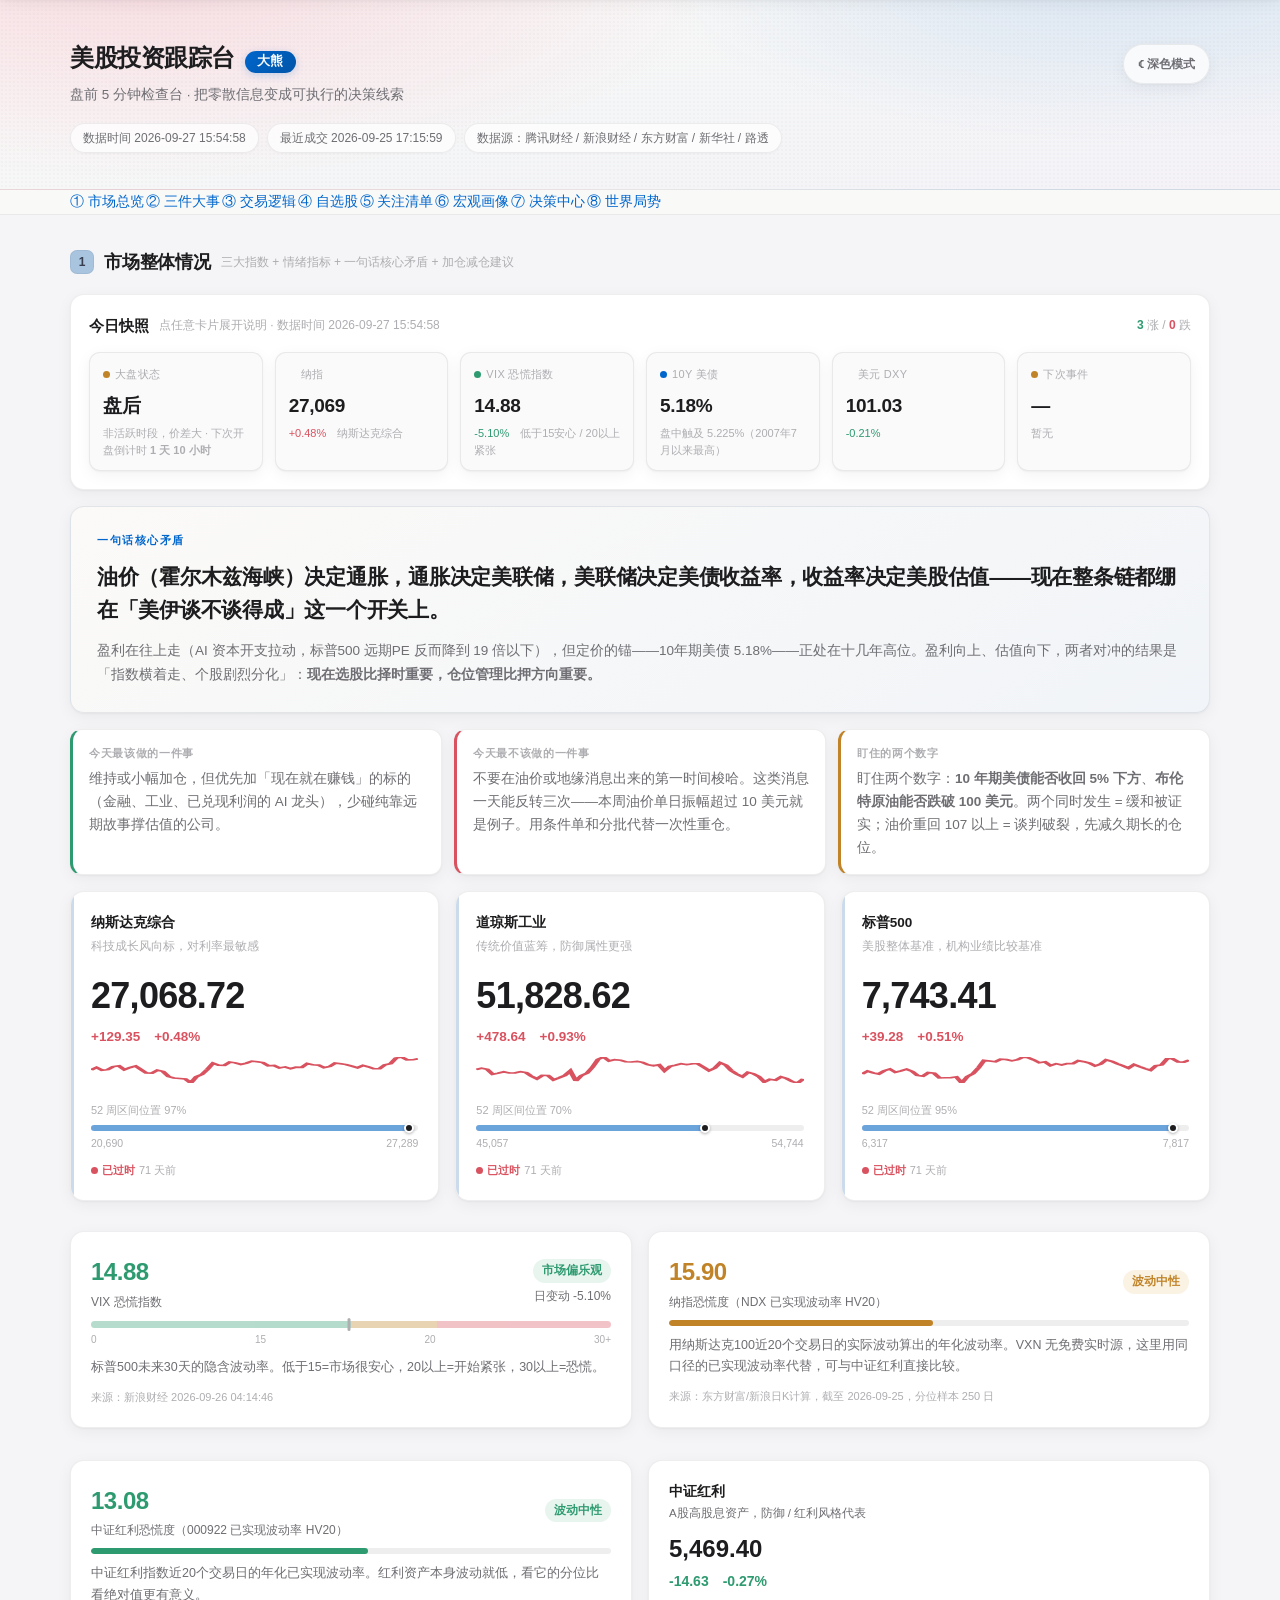
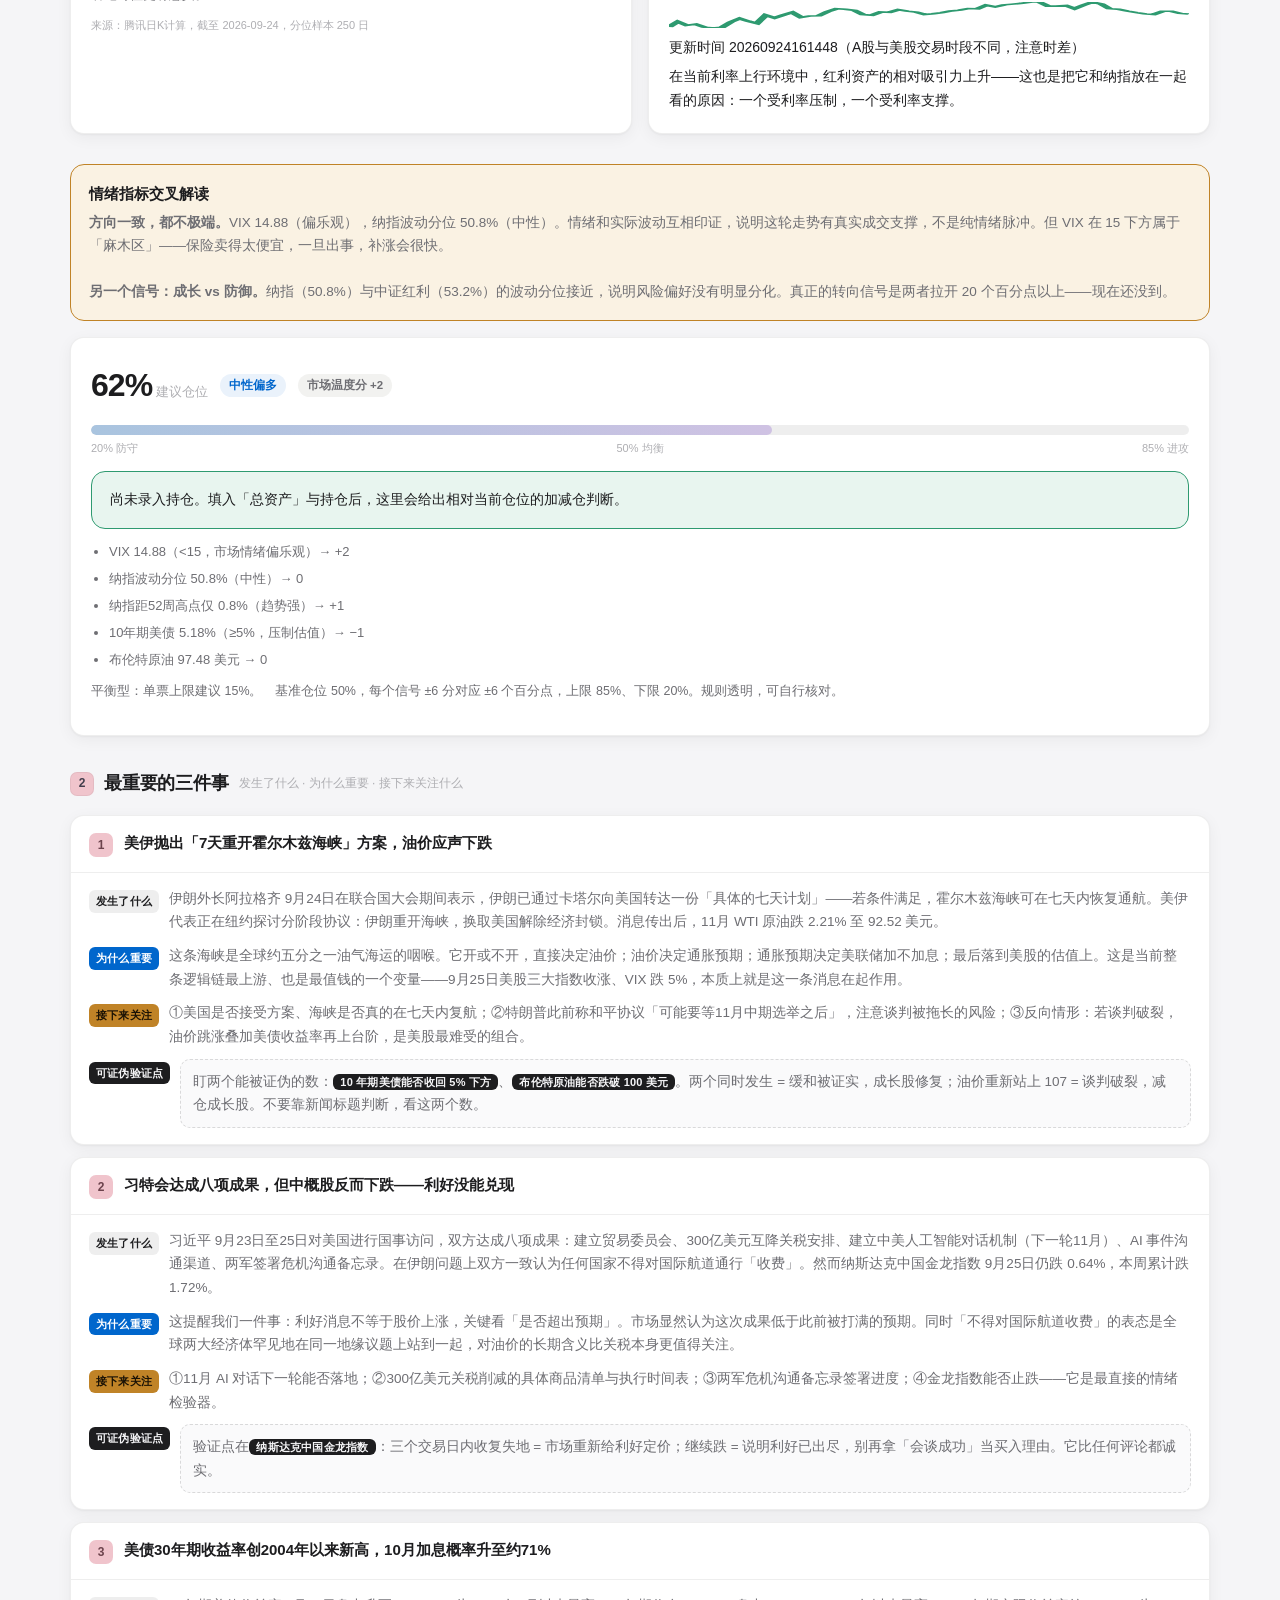
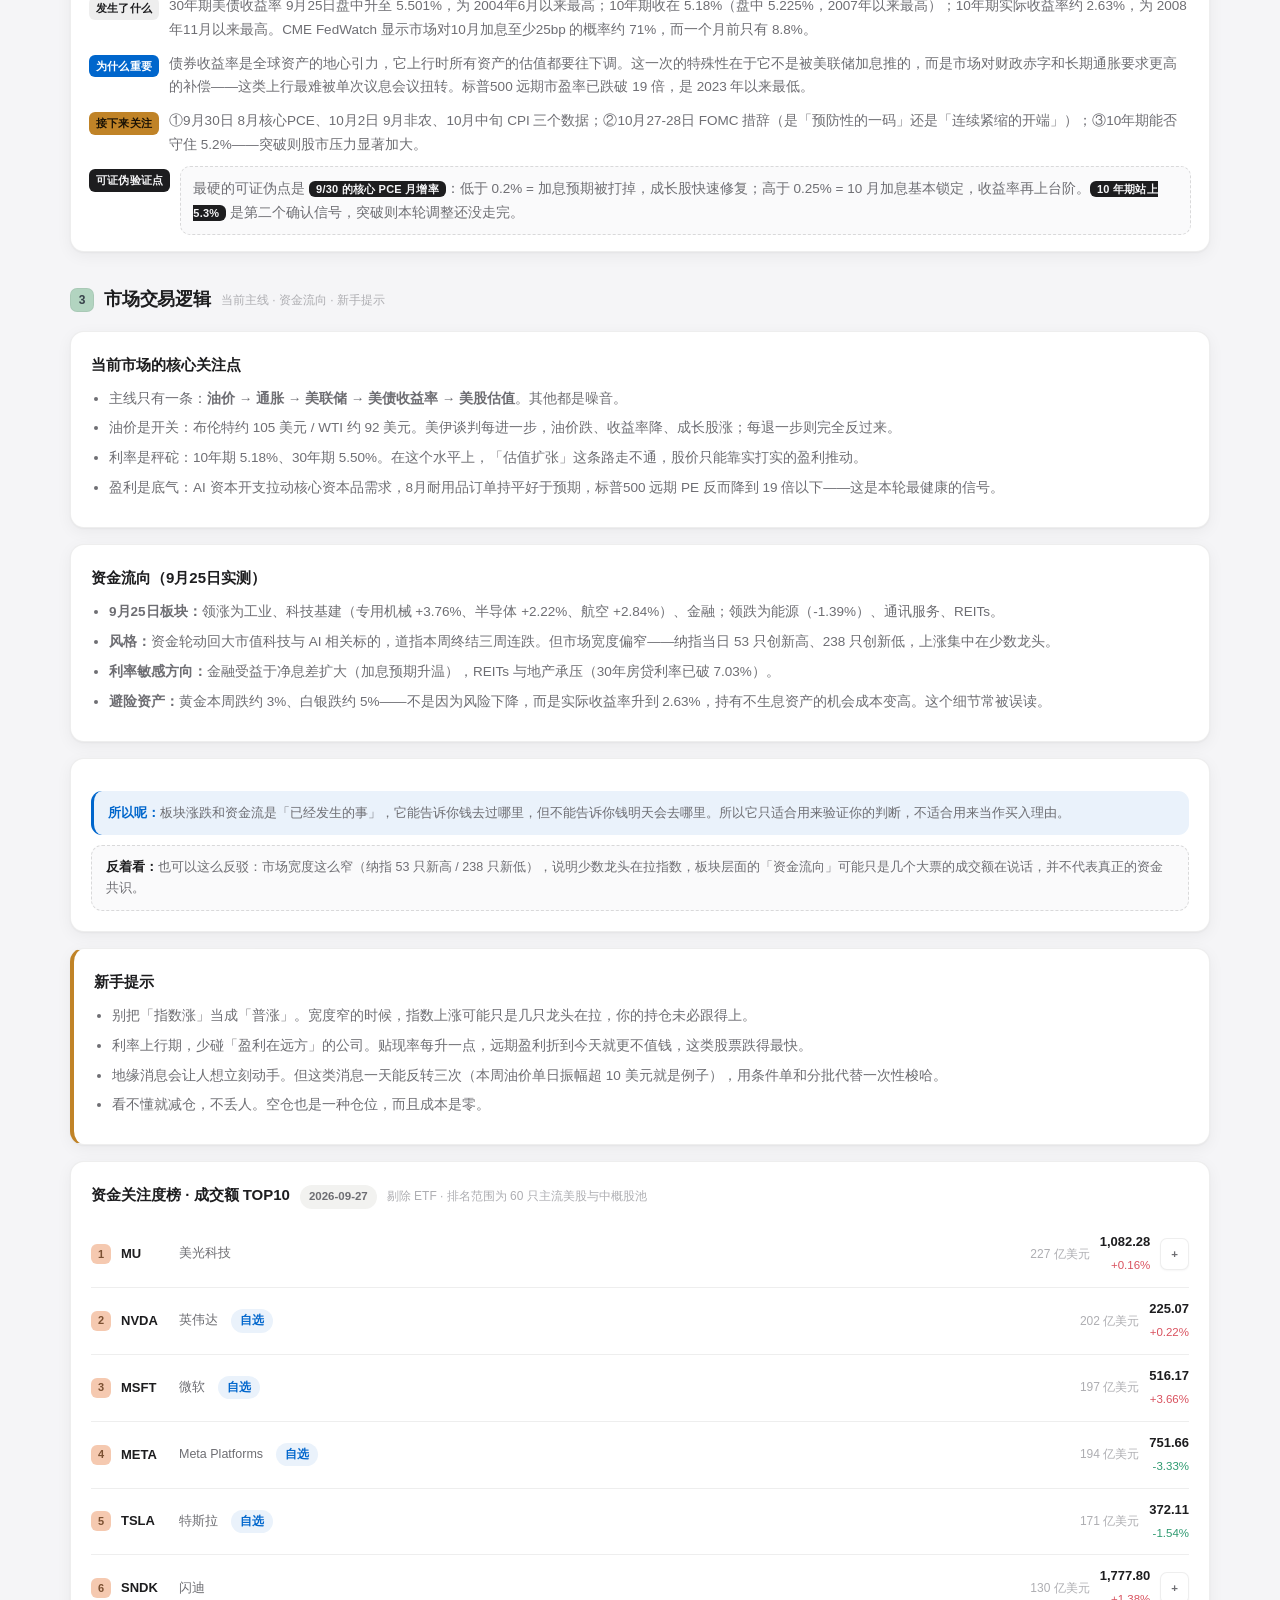
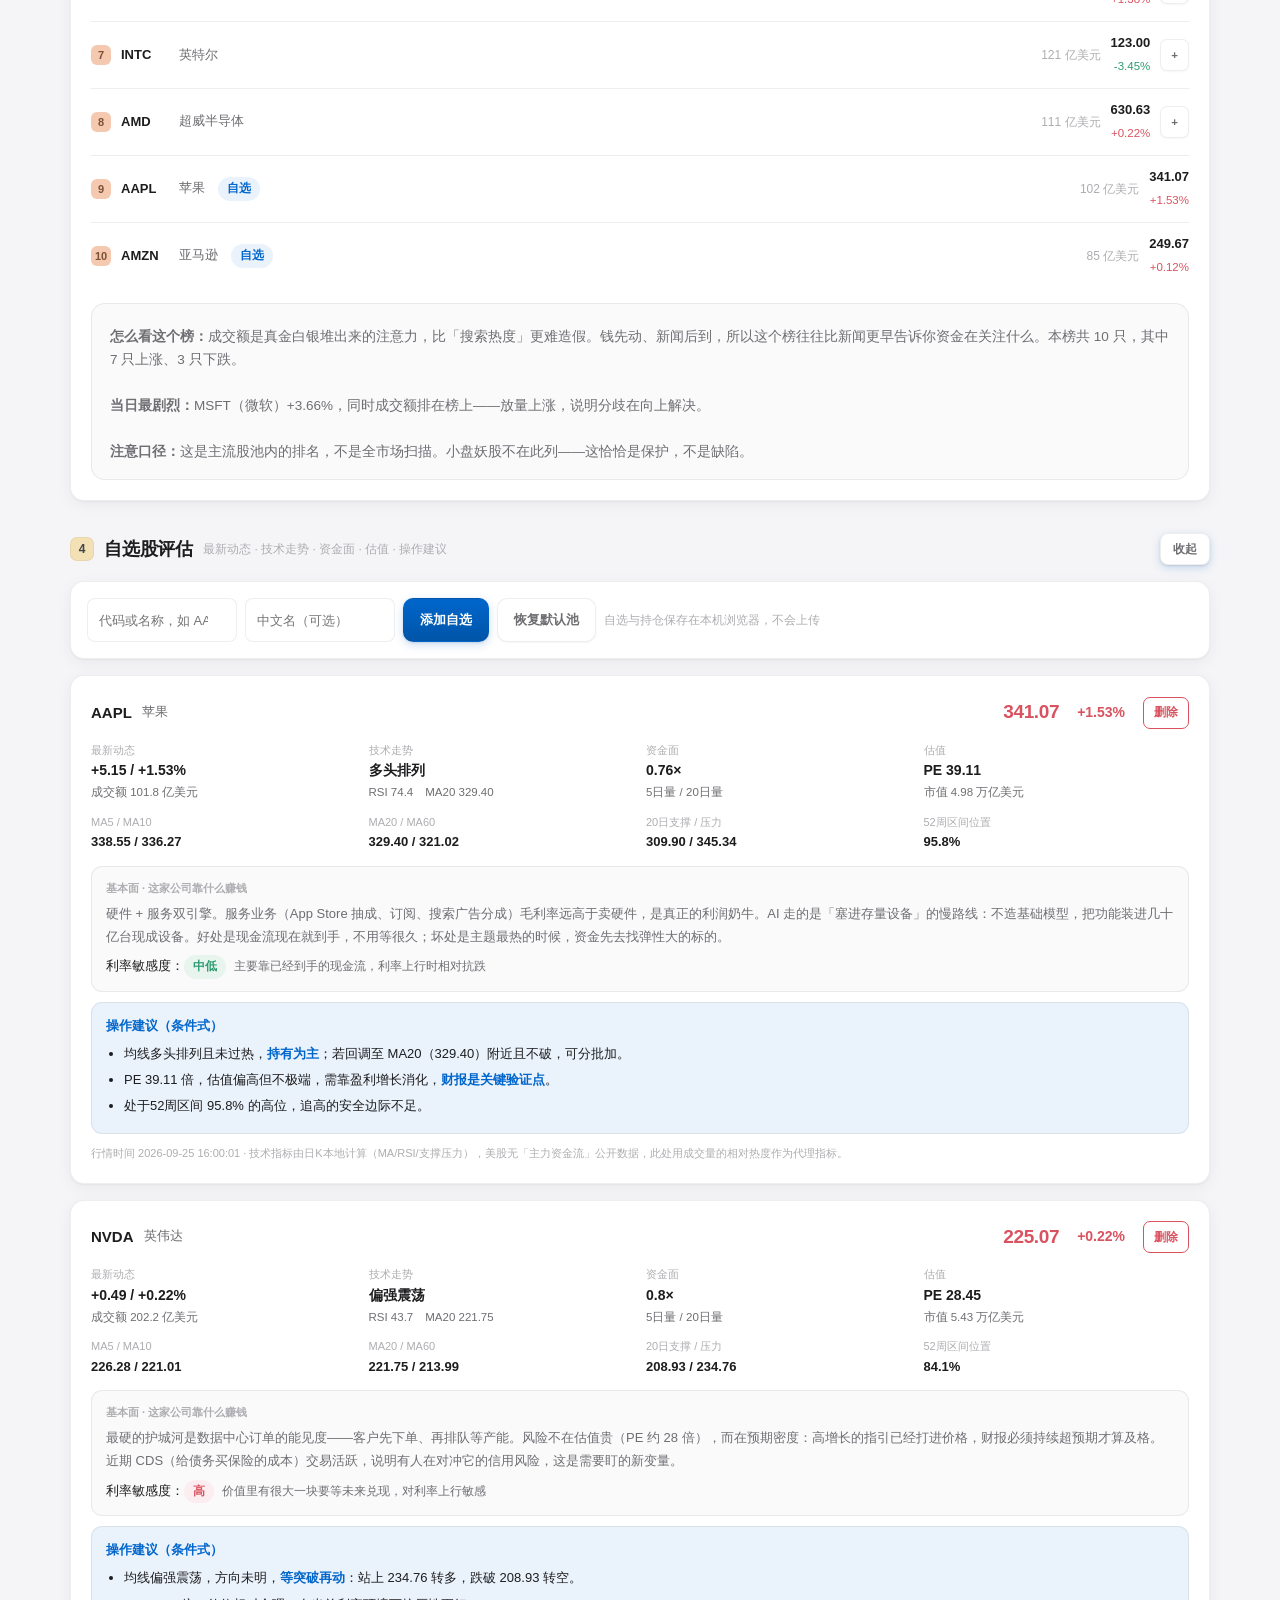
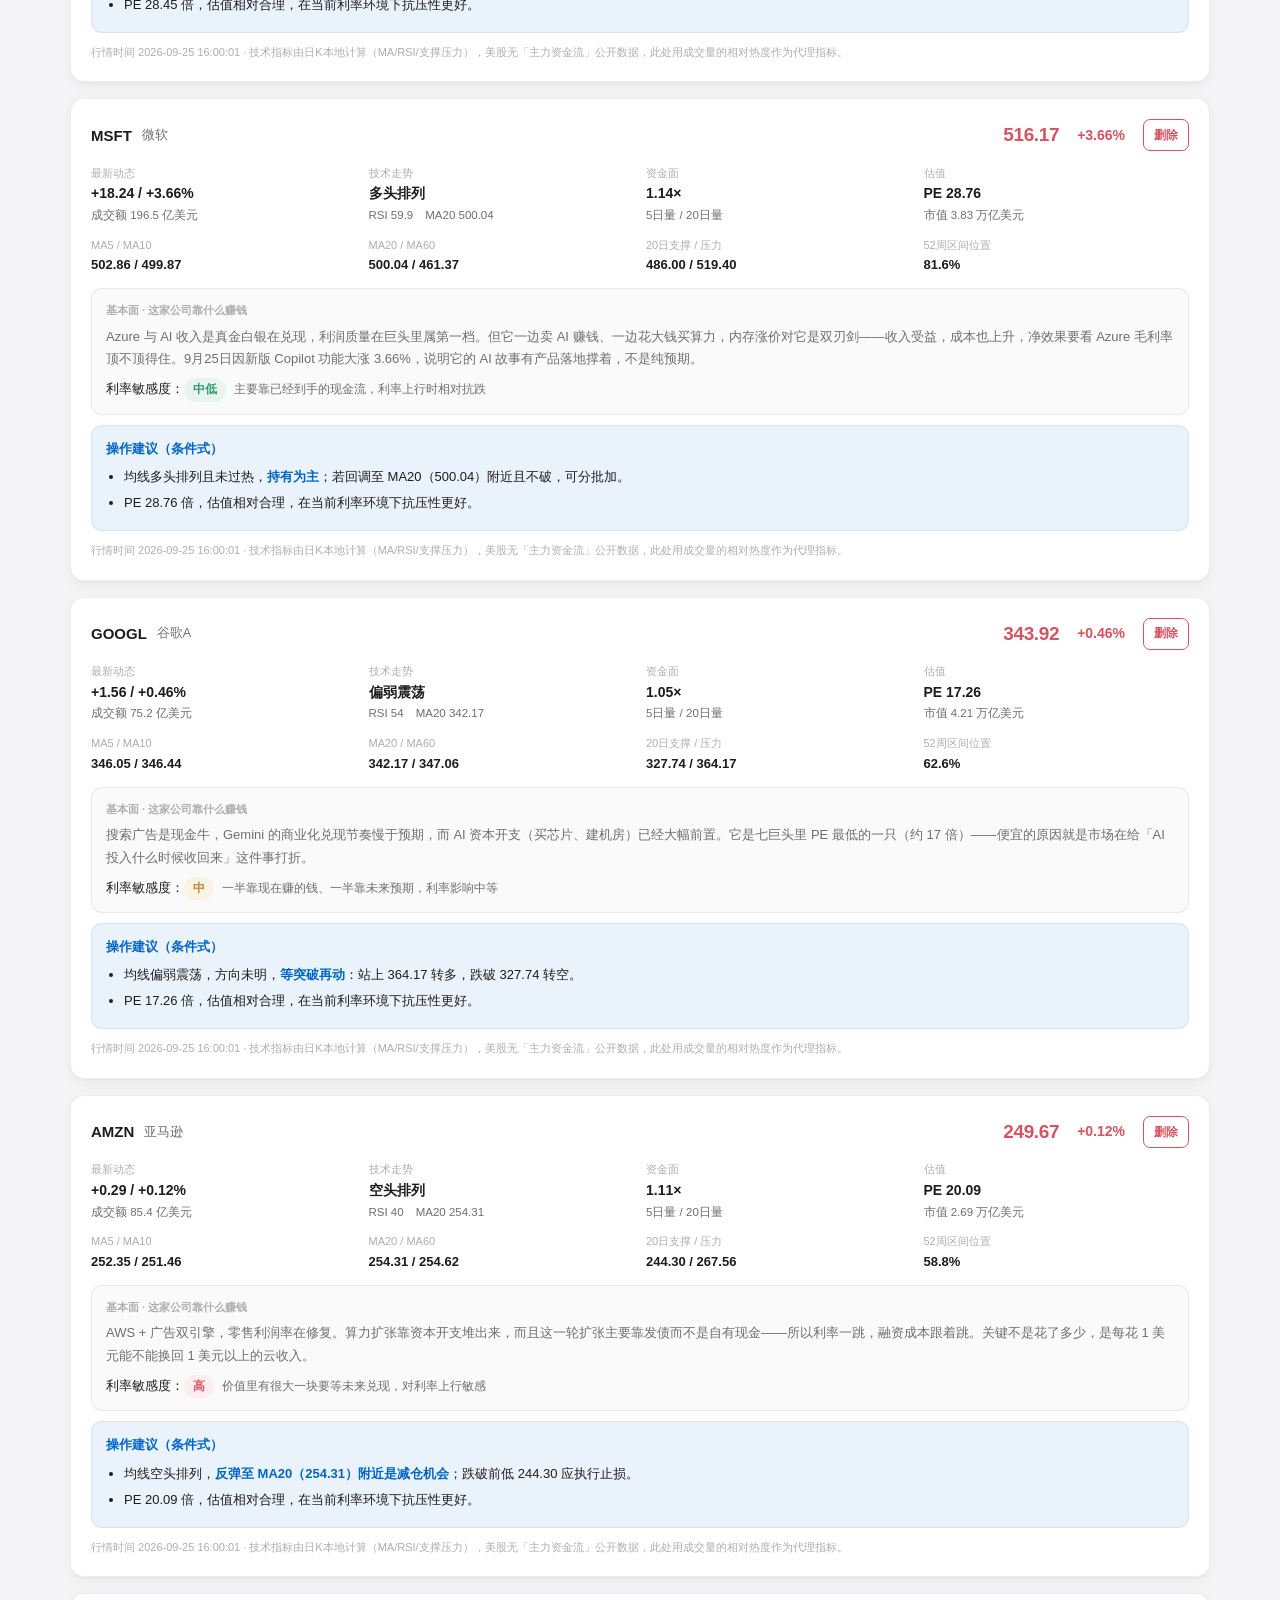
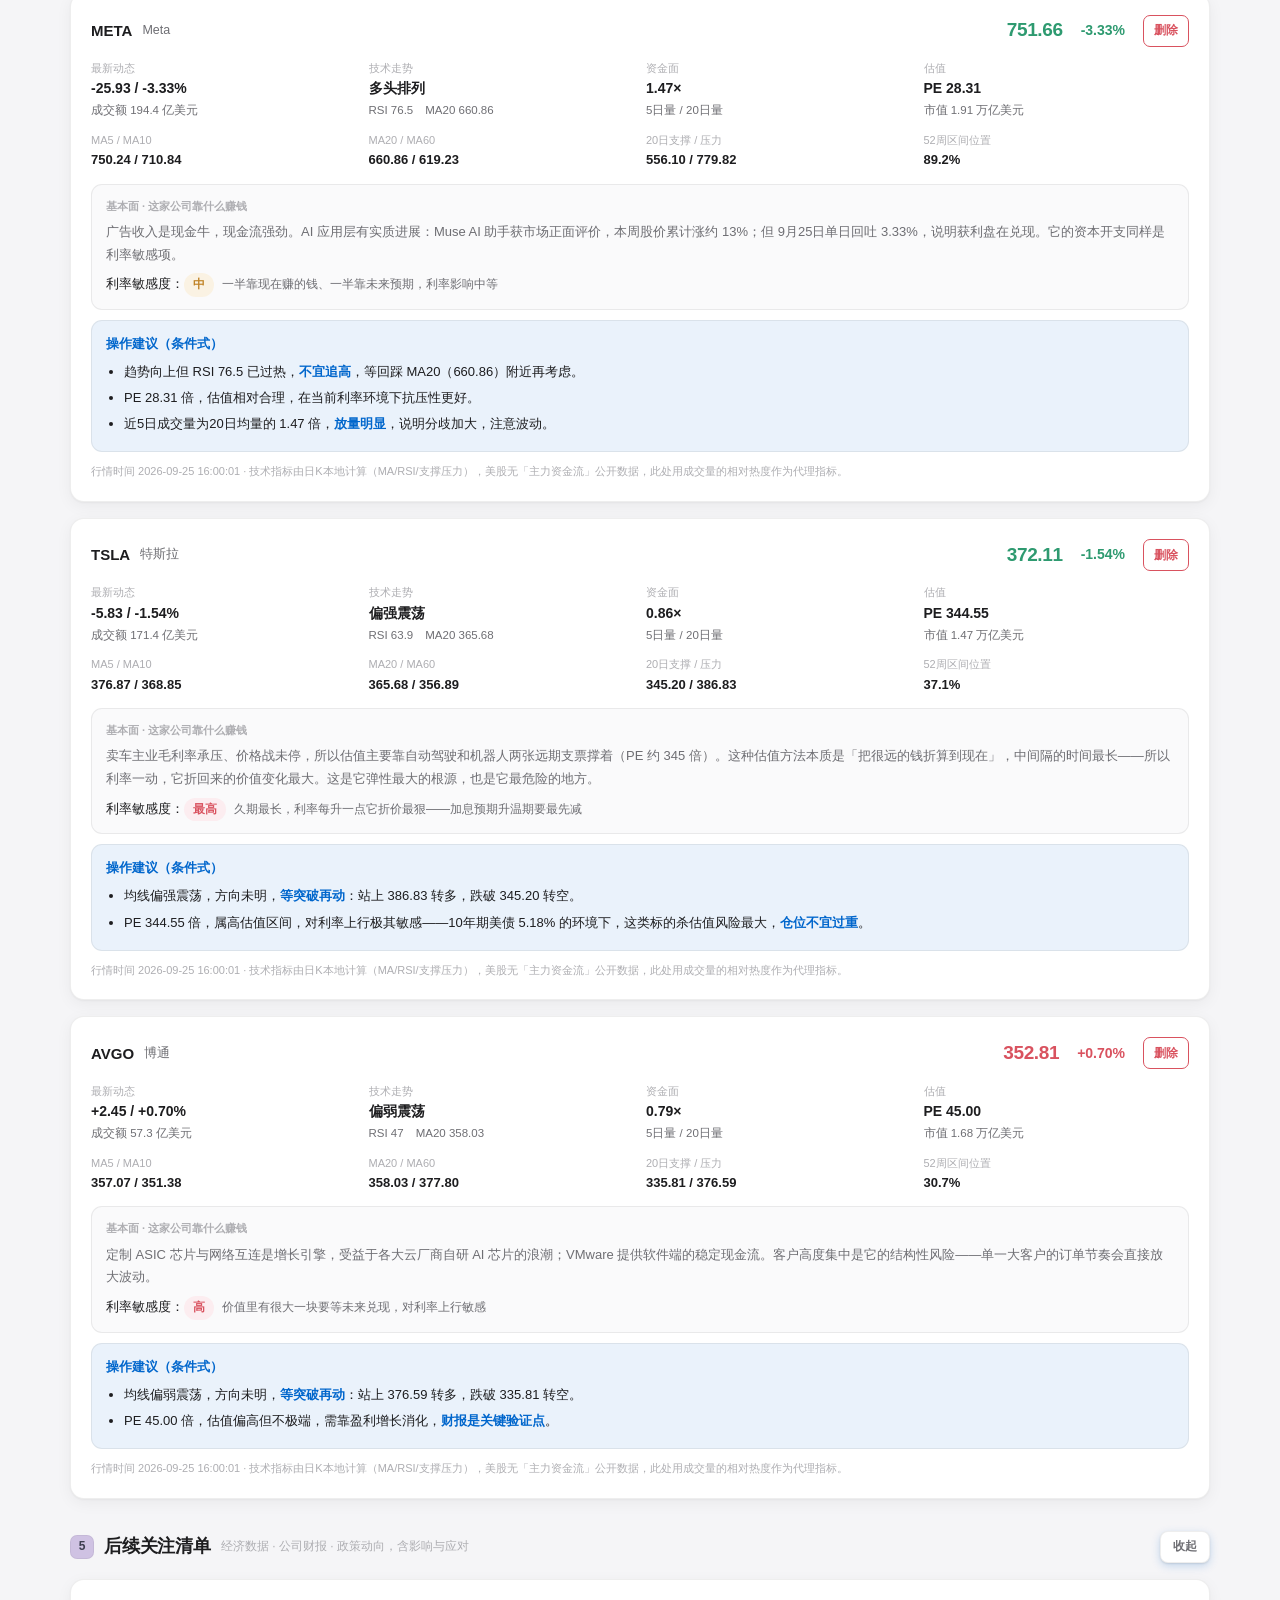
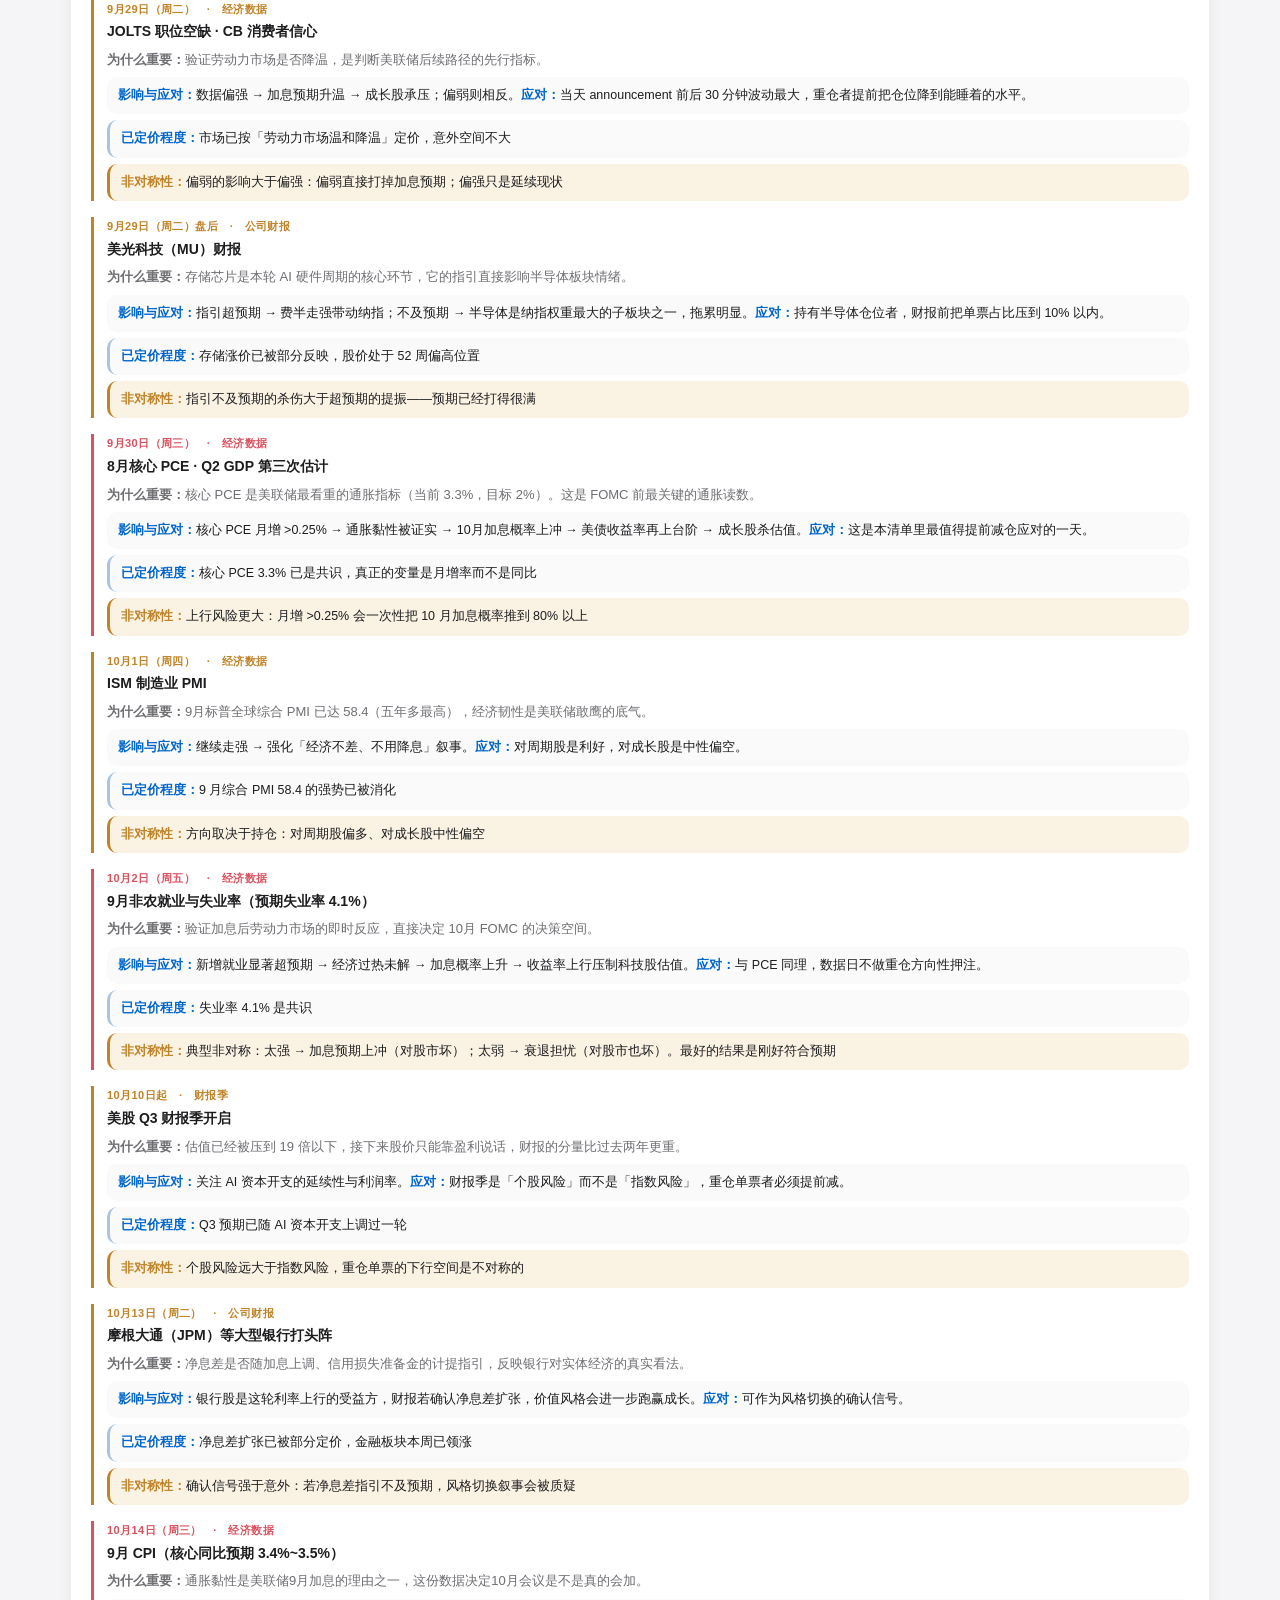
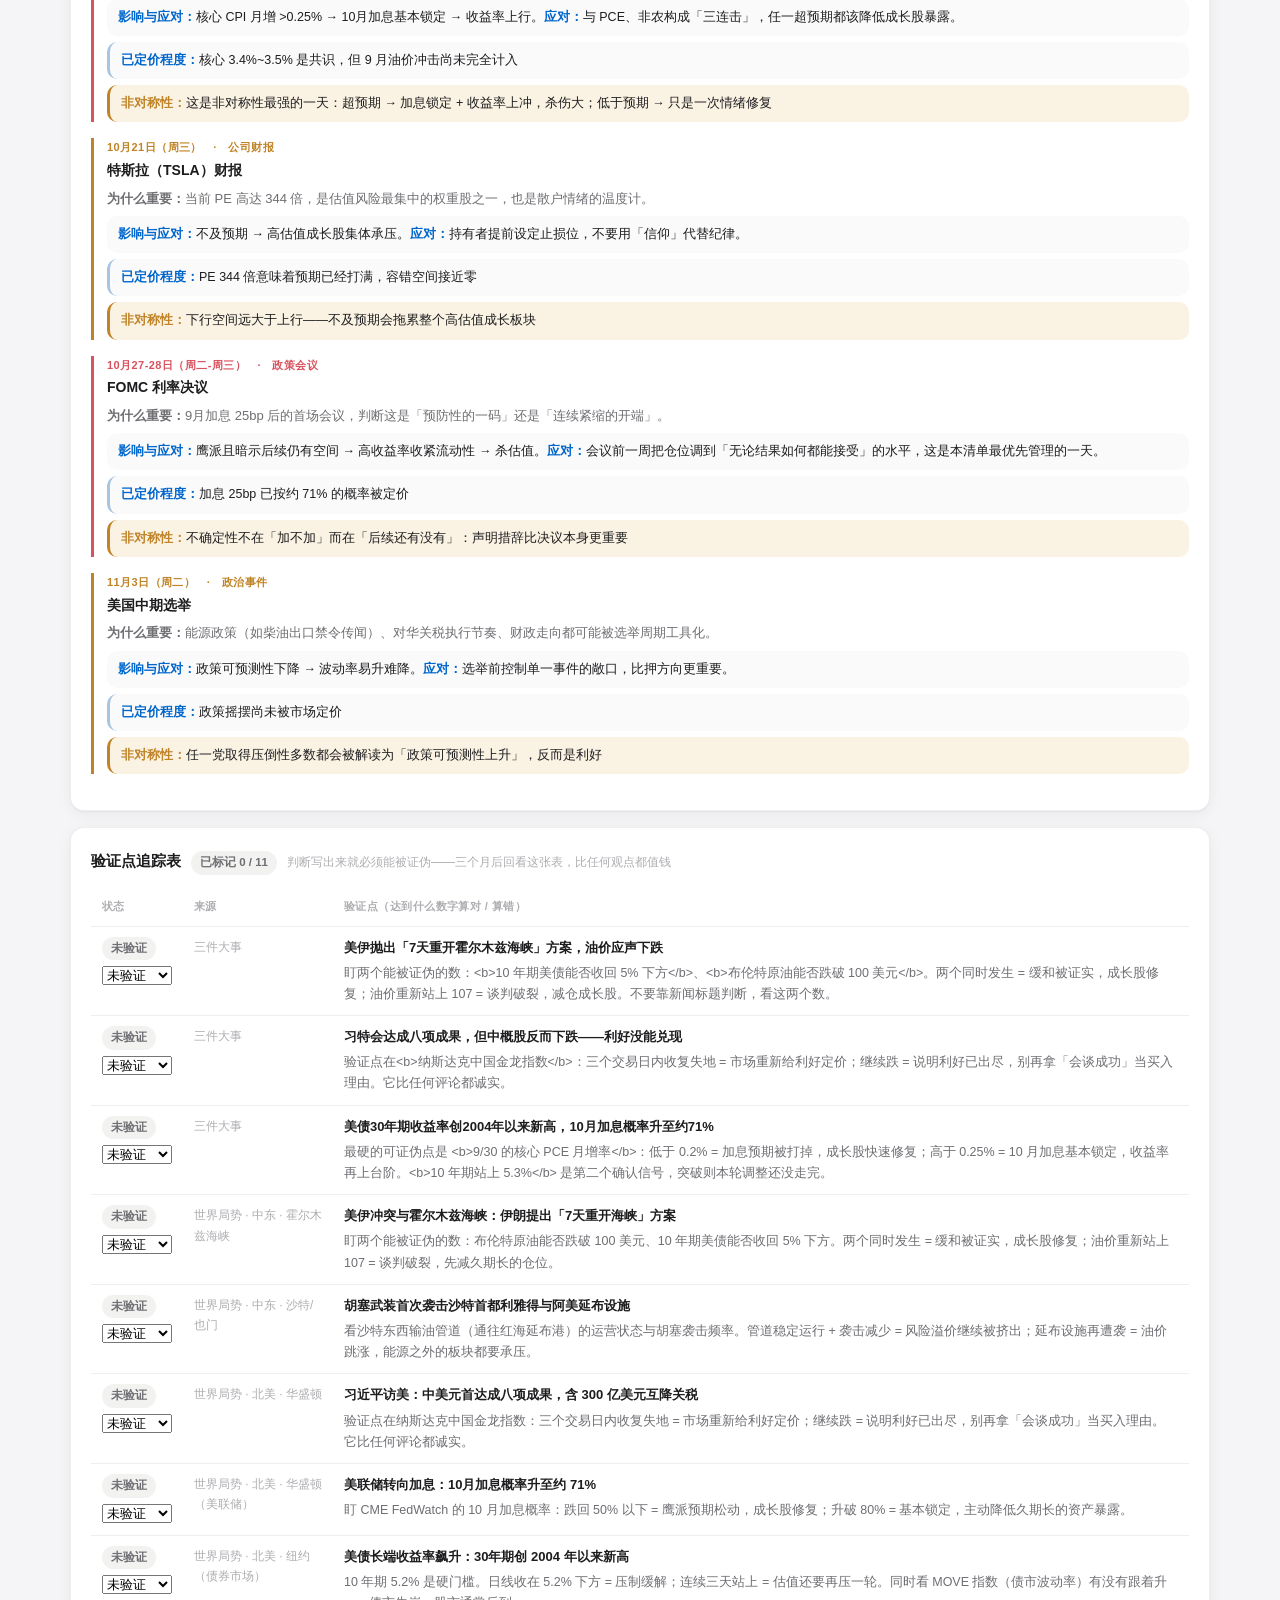
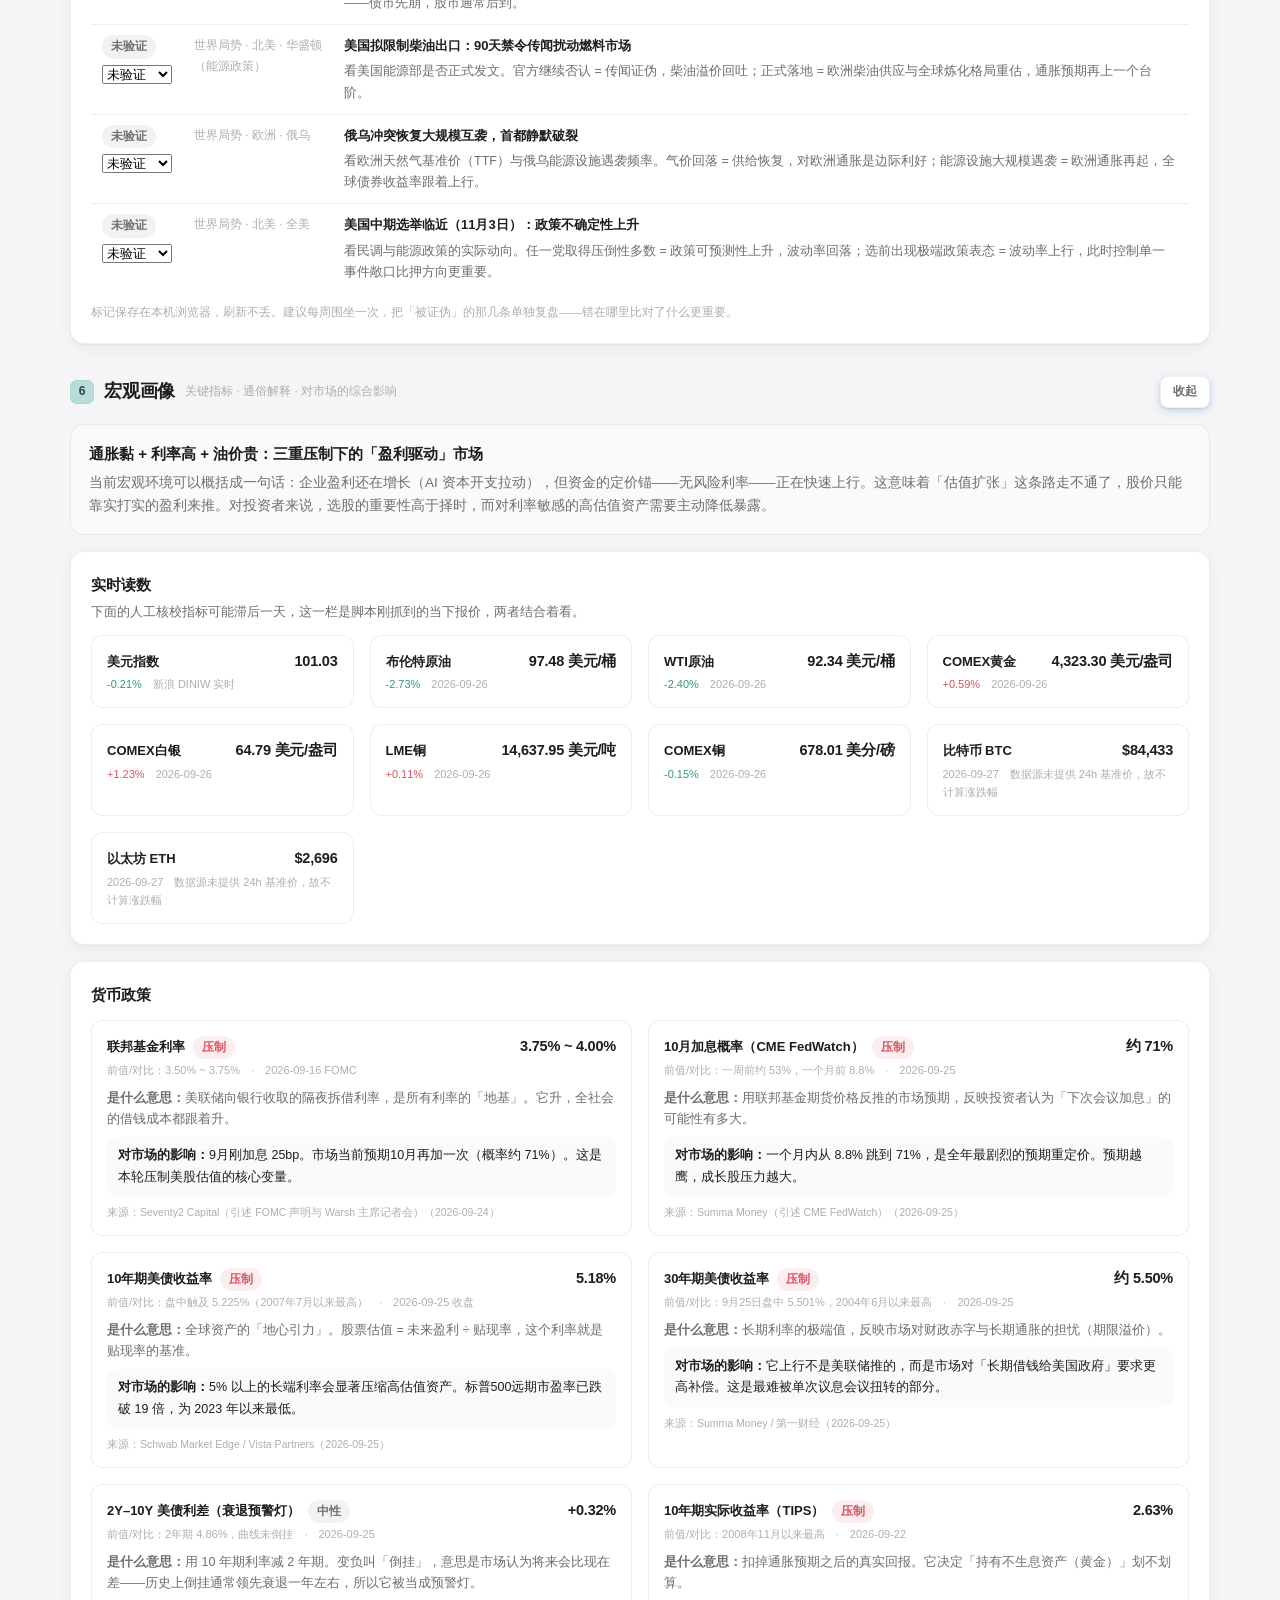
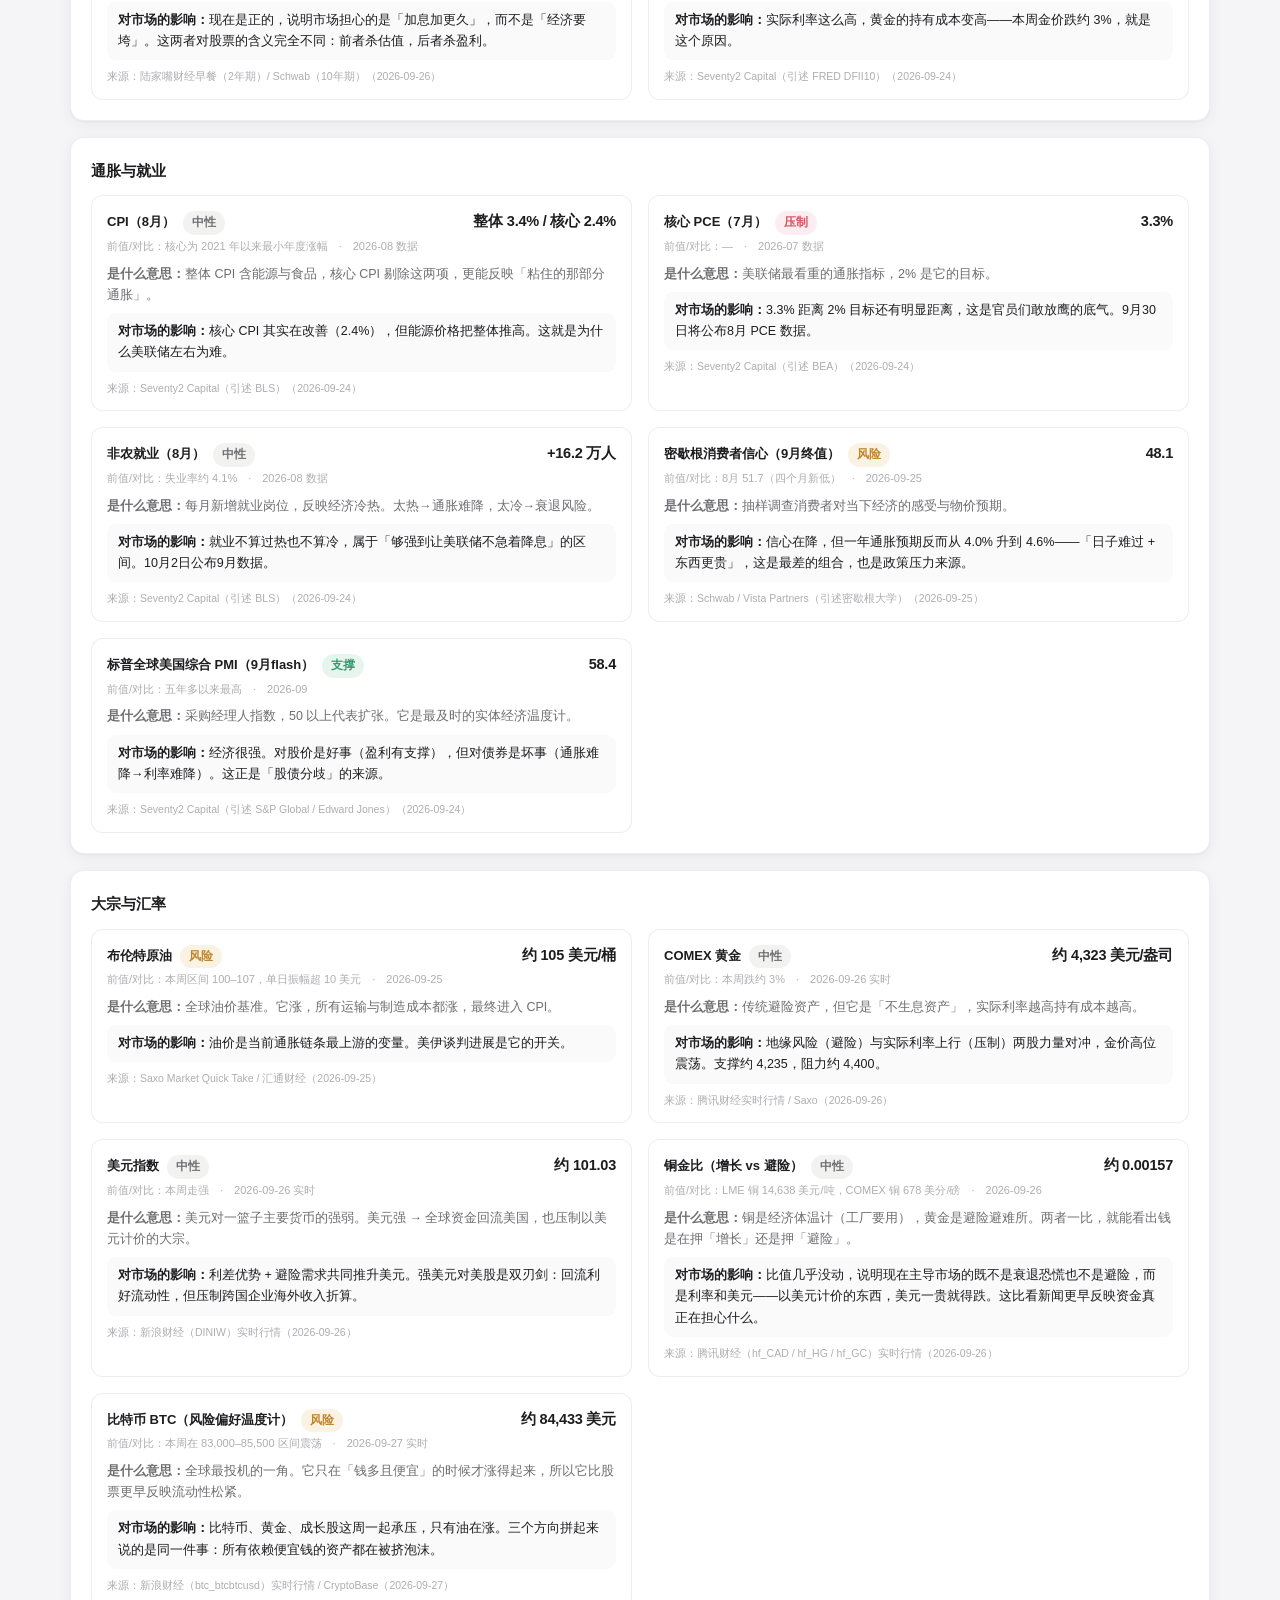
==== commit 14fa8752: "feat(ui): 浅色为默认主题 + 全站交互手感（按压/悬停/焦点环）+ 导航与按钮视觉重做" ====
--- a/index.html
+++ b/index.html
@@ -6,6 +6,14 @@
 <title>美股投资跟踪台 · 决策线索 + 世界局势地球</title>
 <meta name="description" content="把零散的美股信息转化为可执行的决策线索：市场总览、三件大事、交易逻辑、自选股评估、关注清单、宏观画像、决策中心与世界局势3D地球。">
 <link rel="stylesheet" href="assets/style.css">
+<script>
+/* 防闪烁：在样式应用前先恢复用户上次选择的主题（默认浅色） */
+try {
+  var _t = JSON.parse(localStorage.getItem('umt.theme') || 'null');
+  if (_t !== 'dark' && _t !== 'light') _t = 'light';
+  document.documentElement.setAttribute('data-theme', _t);
+} catch (e) { document.documentElement.setAttribute('data-theme', 'light'); }
+</script>
 </head>
 <body>
 
@@ -94,7 +102,7 @@
         <input id="sk-name" placeholder="中文名（可选）" style="width:150px" autocomplete="off">
         <button onclick="App.addStock()">添加自选</button>
         <button class="ghost" onclick="App.resetStocks()">恢复默认池</button>
-        <span style="font-size:12px;color:var(--muted);align-self:center">自选与持仓保存在本机浏览器，不会上传</span>
+        <span style="font-size:12px;color:var(--text-3);align-self:center">自选与持仓保存在本机浏览器，不会上传</span>
       </div>
     </div>
     <div id="sk"></div>
@@ -149,13 +157,13 @@
             <span><i style="background:#DCA96B"></i>宏观</span>
           </div>
         </div>
-        <div id="globe-note" style="font-size:12px;color:var(--muted);margin-top:8px"></div>
+        <div id="globe-note" style="font-size:12px;color:var(--text-3);margin-top:8px"></div>
       </div>
       <div>
         <div class="card tight" style="max-height:520px;display:flex;flex-direction:column">
           <div style="display:flex;align-items:center;gap:8px;margin-bottom:8px">
             <b style="font-size:13.5px">全球事件</b>
-            <span id="evt-count" style="font-size:12px;color:var(--muted)"></span>
+            <span id="evt-count" style="font-size:12px;color:var(--text-3)"></span>
             <button class="mini ghost" style="margin-left:auto" onclick="App.toggleFollowAll()">只看我关注的</button>
           </div>
           <div class="evt-list" id="evt-list"></div>
--- a/assets/style.css
+++ b/assets/style.css
@@ -1,10 +1,11 @@
 /* ============================================================
-   美股投资跟踪台 — 样式表 v3（设计系统重做）
+   美股投资跟踪台 — 样式表 v3.1（设计系统重做）
    ------------------------------------------------------------
-   · 双主题：暗色为默认（金融工具标配），浅色 = 性冷淡 + 马卡龙
+   · 双主题：浅色为默认（性冷淡 + 马卡龙），暗色可一键切换
    · 10 色语义系统，全站统一，禁止各模块各自为政
    · 排版层级定死：见下方 --fs-* 变量
    · 涨红跌绿（中国用户习惯，刻意区别于西式配色）
+   · 交互手感：所有可点元素有 hover 抬升 + active 按压缩放
    ============================================================ */
 
 /* ---------- 马卡龙点缀色（两主题共用，仅用于分区徽章等非语义装饰） ---------- */
@@ -40,8 +41,43 @@
   --maxw: 1180px;
 }
 
-/* ---------- 暗色主题（默认） ---------- */
-:root, [data-theme="dark"] {
+/* ---------- 浅色主题（默认）：性冷淡 + 马卡龙 ---------- */
+:root, [data-theme="light"] {
+  --bg: #F5F5F7;
+  --bg-2: #FAFAFB;
+  --card: #FFFFFF;
+  --card-hi: #FFFFFF;
+  --border: rgba(0, 0, 0, .065);
+  --border-hi: rgba(0, 0, 0, .13);
+  --text: #1D1D1F;
+  --text-2: #6E6E73;
+  --text-3: #AEAEB2;
+  --accent: #0066CC;
+  --accent-deep: #0055A8;
+  --accent-soft: #EAF2FB;
+  --ring: rgba(0, 102, 204, .20);
+  --up: #D9525F;        /* 涨 = 红 */
+  --up-soft: #FCEDF0;
+  --down: #2E9A70;      /* 跌 = 绿 */
+  --down-soft: #E8F5EF;
+  --warn: #C08327;
+  --warn-soft: #FAF2E3;
+  --idle: #A1A1A6;
+  --idle-soft: #F2F2F0;
+  --shadow: 0 1px 2px rgba(0, 0, 0, .04), 0 4px 16px rgba(0, 0, 0, .05);
+  --shadow-hi: 0 4px 12px rgba(0, 0, 0, .07), 0 16px 40px rgba(0, 0, 0, .10);
+  --hdr-bg: radial-gradient(900px 320px at 12% -10%, #F7DDE2 0%, rgba(247, 221, 226, 0) 62%),
+            radial-gradient(800px 300px at 88% -20%, #D7E4F2 0%, rgba(215, 228, 242, 0) 60%),
+            linear-gradient(168deg, #FCFAF8 0%, #F5F6F7 52%, #F4F2F7 100%);
+  --hdr-ink: #1D1D1F;
+  --globe-bg: radial-gradient(circle at 50% 42%, #38445C 0%, #232B3B 58%, #161B26 100%);
+  --skeleton: #ECECEF;
+  --input-bg: #FFFFFF;
+  --chip-bg: rgba(255, 255, 255, .72);
+}
+
+/* ---------- 暗色主题 ---------- */
+[data-theme="dark"] {
   --bg: #0B0F19;
   --bg-2: #0F1524;
   --card: #111827;
@@ -52,7 +88,9 @@
   --text-2: #94A3B8;
   --text-3: #64748B;
   --accent: #3B82F6;
+  --accent-deep: #2563EB;
   --accent-soft: rgba(59, 130, 246, .14);
+  --ring: rgba(59, 130, 246, .30);
   --up: #EF4444;        /* 涨 = 红 */
   --up-soft: rgba(239, 68, 68, .14);
   --down: #22C55E;      /* 跌 = 绿 */
@@ -68,42 +106,19 @@
   --globe-bg: radial-gradient(circle at 50% 42%, #1B2A44 0%, #0E1626 58%, #080D16 100%);
   --skeleton: #1A2337;
   --input-bg: #0F1626;
-}
-
-/* ---------- 浅色主题：性冷淡 + 马卡龙 ---------- */
-[data-theme="light"] {
-  --bg: #F6F6F4;
-  --bg-2: #FBFAF9;
-  --card: #FFFFFF;
-  --card-hi: #FFFFFF;
-  --border: rgba(0, 0, 0, .07);
-  --border-hi: rgba(0, 0, 0, .12);
-  --text: #1D1D1F;
-  --text-2: #86868B;
-  --text-3: #A1A1A6;
-  --accent: #2E6BE6;
-  --accent-soft: #EDF1F6;
-  --up: #D9525F;
-  --up-soft: #FCEDF0;
-  --down: #2E9A70;
-  --down-soft: #E8F5EF;
-  --warn: #CE9343;
-  --warn-soft: #FAF2E3;
-  --idle: #A1A1A6;
-  --idle-soft: #F2F2F0;
-  --shadow: 0 1px 2px rgba(0, 0, 0, .03), 0 8px 24px rgba(0, 0, 0, .045);
-  --shadow-hi: 0 4px 12px rgba(0, 0, 0, .07), 0 16px 40px rgba(0, 0, 0, .09);
-  --hdr-bg: radial-gradient(900px 320px at 12% -10%, #F7DDE2 0%, rgba(247, 221, 226, 0) 62%),
-            radial-gradient(800px 300px at 88% -20%, #D7E4F2 0%, rgba(215, 228, 242, 0) 60%),
-            linear-gradient(168deg, #FCFAF8 0%, #F5F6F7 52%, #F4F2F7 100%);
-  --hdr-ink: #1D1D1F;
-  --globe-bg: radial-gradient(circle at 50% 42%, #38445C 0%, #232B3B 58%, #161B26 100%);
-  --skeleton: #EDEDEA;
-  --input-bg: #FFFFFF;
-}
-
-* { box-sizing: border-box; }
+  --chip-bg: rgba(255, 255, 255, .05);
+}
+
+* { box-sizing: border-box; -webkit-tap-highlight-color: transparent; }
 html { -webkit-text-size-adjust: 100%; scroll-behavior: smooth; }
+
+/* 全局焦点环 + 细滚动条（交互手感） */
+:focus-visible { outline: 2px solid var(--accent); outline-offset: 2px; border-radius: 4px; }
+@media (pointer: fine) {
+  ::-webkit-scrollbar { width: 10px; height: 10px; }
+  ::-webkit-scrollbar-thumb { background: var(--border-hi); border-radius: 6px; border: 2px solid transparent; background-clip: content-box; }
+  ::-webkit-scrollbar-track { background: transparent; }
+}
 
 body {
   margin: 0;
@@ -168,25 +183,31 @@
   display: flex; align-items: baseline; flex-wrap: wrap; gap: 0 10px;
 }
 .hdr .sig {
-  padding: 2px 11px 3px; border-radius: var(--radius-pill);
-  background: var(--accent-soft); border: 1px solid var(--accent);
-  color: var(--accent); font-size: 13px; font-weight: 600; letter-spacing: .05em;
-  white-space: nowrap;
+  padding: 3px 12px 4px; border-radius: var(--radius-pill);
+  background: linear-gradient(135deg, var(--accent) 0%, var(--accent-deep) 100%);
+  color: #fff; font-size: 12.5px; font-weight: 600; letter-spacing: .06em;
+  white-space: nowrap; box-shadow: 0 2px 8px var(--ring);
+  transform: translateY(-1px);
 }
 .hdr .sub { margin-top: 10px; max-width: 640px; font-size: 13.5px; color: var(--text-2); }
 .hdr .meta { margin-top: 16px; display: flex; flex-wrap: wrap; gap: 8px; }
 .hdr .meta span {
   font-size: var(--fs-note); color: var(--text-2);
-  background: var(--card); border: 1px solid var(--border);
-  border-radius: var(--radius-pill); padding: 3px 11px;
+  background: var(--chip-bg); border: 1px solid var(--border);
+  border-radius: var(--radius-pill); padding: 4px 12px;
+  backdrop-filter: blur(8px); -webkit-backdrop-filter: blur(8px);
+  box-shadow: 0 1px 2px rgba(0, 0, 0, .03);
 }
 .theme-btn {
-  flex: 0 0 auto; background: var(--card); color: var(--text-2);
-  border: 1px solid var(--border); border-radius: var(--radius-btn);
-  padding: 7px 13px; font-size: var(--fs-note); cursor: pointer;
-  font-family: inherit; min-height: 44px;
-}
-.theme-btn:hover { color: var(--text); border-color: var(--border-hi); }
+  flex: 0 0 auto; background: var(--chip-bg); color: var(--text-2);
+  border: 1px solid var(--border); border-radius: var(--radius-pill);
+  padding: 7px 14px; font-size: var(--fs-note); cursor: pointer;
+  font-family: inherit; min-height: 40px; backdrop-filter: blur(8px);
+  -webkit-backdrop-filter: blur(8px); box-shadow: var(--shadow);
+  transition: transform .12s ease, box-shadow .18s ease, color .18s, border-color .18s;
+}
+.theme-btn:hover { color: var(--text); border-color: var(--border-hi); transform: translateY(-1px); }
+.theme-btn:active { transform: scale(.95); }
 
 /* ============ Nav（8 项全可达 + 横向滚动提示） ============ */
 .nav-wrap { position: sticky; top: 0; z-index: 80; }
@@ -200,14 +221,15 @@
 }
 .nav-in::-webkit-scrollbar { display: none; }
 .nav a {
-  flex: 0 0 auto; padding: 12px 12px 11px; min-height: 44px;
+  flex: 0 0 auto; margin: 5px 2px; padding: 7px 13px; min-height: 32px;
   display: flex; align-items: center;
   font-size: 13px; color: var(--text-2);
-  border-bottom: 2px solid transparent; white-space: nowrap;
-  transition: color .16s;
-}
-.nav a:hover { color: var(--text); text-decoration: none; }
-.nav a.on { color: var(--accent); border-bottom-color: var(--accent); font-weight: 600; }
+  border-radius: 8px; white-space: nowrap;
+  transition: color .16s, background .16s, transform .1s;
+}
+.nav a:hover { color: var(--text); text-decoration: none; background: var(--idle-soft); }
+.nav a:active { transform: scale(.95); }
+.nav a.on { color: var(--accent); background: var(--accent-soft); font-weight: 600; }
 .nav-fade {
   position: absolute; right: 0; top: 0; bottom: 0; width: 46px;
   pointer-events: none; display: none;
@@ -230,7 +252,8 @@
 .sec-hd .no {
   display: inline-flex; align-items: center; justify-content: center;
   width: 24px; height: 24px; border-radius: 7px;
-  font-size: 12px; font-weight: 700; color: #fff; flex: 0 0 auto;
+  font-size: 12px; font-weight: 700; color: rgba(28, 33, 48, .82); flex: 0 0 auto;
+  box-shadow: inset 0 0 0 1px rgba(0, 0, 0, .05);
 }
 #market .no { background: var(--mac-1); }
 #top3 .no { background: var(--mac-2); }
@@ -242,12 +265,14 @@
 #world .no { background: var(--mac-8); }
 .sec-hd .tip { font-size: var(--fs-note); color: var(--text-3); }
 .sec-toggle {
-  margin-left: auto; background: none; border: 1px solid var(--border);
+  margin-left: auto; background: var(--card); border: 1px solid var(--border);
   color: var(--text-2); border-radius: var(--radius-btn);
   padding: 5px 12px; font-size: var(--fs-note); cursor: pointer;
   font-family: inherit; min-height: 32px;
-}
-.sec-toggle:hover { color: var(--text); border-color: var(--border-hi); }
+  transition: transform .12s ease, color .18s, border-color .18s, background .18s;
+}
+.sec-toggle:hover { color: var(--text); border-color: var(--border-hi); background: var(--bg-2); transform: translateY(-1px); }
+.sec-toggle:active { transform: scale(.95); }
 .sec-body.collapsed { display: none; }
 
 /* ============ Card ============ */
@@ -258,6 +283,7 @@
   transition: border-color .15s, transform .15s, box-shadow .15s;
 }
 .card.hoverable:hover { border-color: var(--border-hi); transform: translateY(-2px); box-shadow: var(--shadow-hi); }
+.card.hoverable:active { transform: translateY(0) scale(.995); box-shadow: var(--shadow); }
 .card.tight { padding: 16px; }
 
 .grid { display: grid; gap: var(--sp-2); }
@@ -298,9 +324,11 @@
   border: 1px solid var(--border); border-radius: 11px;
   padding: 12px 13px; background: var(--bg-2);
   position: relative; cursor: pointer;
-  transition: border-color .15s, transform .15s;
-}
-.snap-card:hover { border-color: var(--border-hi); transform: translateY(-2px); }
+  transition: border-color .15s, transform .12s ease, box-shadow .18s;
+  box-shadow: var(--shadow);
+}
+.snap-card:hover { border-color: var(--border-hi); transform: translateY(-2px); box-shadow: var(--shadow-hi); }
+.snap-card:active { transform: translateY(0) scale(.98); box-shadow: var(--shadow); }
 .snap-card .lbl {
   font-size: 11px; color: var(--text-3); letter-spacing: .03em;
   display: flex; align-items: center; gap: 5px;
@@ -534,10 +562,13 @@
 .thing .hd {
   padding: 15px 18px; border-bottom: 1px solid var(--border);
   display: flex; gap: 11px; align-items: flex-start; cursor: pointer;
-}
+  transition: background .15s;
+}
+.thing .hd:hover { background: var(--bg-2); }
+.thing .hd:active { background: var(--accent-soft); }
 .thing .rk {
   flex: 0 0 auto; width: 24px; height: 24px; border-radius: 7px;
-  background: var(--mac-2); color: #fff; font-size: 12px; font-weight: 700;
+  background: var(--mac-2); color: rgba(78, 38, 48, .82); font-size: 12px; font-weight: 700;
   display: flex; align-items: center; justify-content: center; margin-top: 2px;
 }
 .thing .tt { font-size: var(--fs-card); font-weight: 600; line-height: 1.55; }
@@ -595,7 +626,7 @@
 .hot li:last-child { border-bottom: none; }
 .hot .rk {
   flex: 0 0 auto; width: 20px; height: 20px; border-radius: 6px;
-  background: var(--mac-7); color: #fff; font-size: 11px; font-weight: 700;
+  background: var(--mac-7); color: rgba(96, 54, 22, .82); font-size: 11px; font-weight: 700;
   display: flex; align-items: center; justify-content: center;
 }
 .hot .tk { font-weight: 650; font-size: 13px; min-width: 48px; }
@@ -639,7 +670,7 @@
   font-family: inherit; color: var(--text); min-height: 44px;
 }
 .addstk input:focus, .addstk select:focus, .fld input:focus, .fld select:focus {
-  outline: none; border-color: var(--accent); box-shadow: 0 0 0 3px var(--accent-soft);
+  outline: none; border-color: var(--accent); box-shadow: 0 0 0 3px var(--ring);
 }
 /* 搜索联想 */
 .sugg {
@@ -656,21 +687,30 @@
   display: flex; gap: 8px; align-items: baseline;
 }
 .sugg-item:hover { background: var(--accent-soft); }
+.sugg-item:active { background: var(--accent-soft); transform: scale(.98); }
 .sugg-item b { font-weight: 650; }
 .sugg-item span { color: var(--text-3); font-size: 11.5px; }
 
 button, .btn {
-  border: 1px solid var(--accent); background: var(--accent); color: #fff;
-  border-radius: var(--radius-btn); padding: 9px 16px;
+  border: 1px solid transparent;
+  background: linear-gradient(180deg, var(--accent) 0%, var(--accent-deep) 100%);
+  color: #fff;
+  border-radius: 10px; padding: 9px 16px;
   font-size: 13px; font-weight: 600; cursor: pointer; font-family: inherit;
-  min-height: 44px; transition: opacity .15s;
-}
-button:hover { opacity: .88; }
-button.ghost { background: transparent; color: var(--text-2); border-color: var(--border); }
-button.ghost:hover { color: var(--text); border-color: var(--border-hi); }
-button.mini { padding: 5px 10px; font-size: 11.5px; border-radius: 6px; min-height: 32px; }
-button.del { background: transparent; color: var(--up); border-color: var(--up); }
-button.del:hover { background: var(--up-soft); }
+  min-height: 44px;
+  box-shadow: 0 1px 2px rgba(0, 0, 0, .10), 0 3px 10px var(--ring);
+  transition: transform .12s ease, box-shadow .18s ease, background .18s, color .18s, border-color .18s, opacity .18s;
+}
+button:hover { transform: translateY(-1px); box-shadow: 0 2px 5px rgba(0, 0, 0, .12), 0 7px 18px var(--ring); }
+button:active { transform: translateY(0) scale(.96); box-shadow: 0 1px 2px rgba(0, 0, 0, .10); transition-duration: .06s; }
+button:focus-visible, .theme-btn:focus-visible, .sec-toggle:focus-visible { outline: none; box-shadow: 0 0 0 3px var(--ring); }
+button.ghost { background: var(--card); color: var(--text-2); border-color: var(--border); box-shadow: 0 1px 2px rgba(0, 0, 0, .04); }
+button.ghost:hover { color: var(--text); border-color: var(--border-hi); transform: translateY(-1px); box-shadow: var(--shadow); }
+button.ghost:active { transform: scale(.96); }
+button.mini { padding: 5px 10px; font-size: 11.5px; border-radius: 7px; min-height: 32px; }
+button.del { background: var(--card); color: var(--up); border-color: var(--up); box-shadow: none; }
+button.del:hover { background: var(--up-soft); transform: translateY(-1px); }
+button.del:active { transform: scale(.96); }
 
 /* ============ 地球 ============ */
 .globe-wrap {
@@ -724,6 +764,7 @@
   transition: border-color .15s, transform .15s, box-shadow .15s;
 }
 .evt:hover { border-color: var(--border-hi); transform: translateY(-1px); box-shadow: var(--shadow); }
+.evt:active { transform: scale(.985); }
 .evt.on { border-color: var(--accent); background: var(--accent-soft); }
 .evt .t { font-size: 13px; font-weight: 600; display: flex; gap: 8px; align-items: flex-start; line-height: 1.6; }
 .evt .dot { flex: 0 0 auto; width: 8px; height: 8px; border-radius: 50%; margin-top: 6px; }
@@ -748,7 +789,7 @@
 .chain .step::before {
   counter-increment: c; content: counter(c);
   position: absolute; left: 0; top: 2px; width: 20px; height: 20px; border-radius: 50%;
-  background: var(--mac-1); color: #fff; font-size: 11px; font-weight: 700;
+  background: var(--mac-1); color: rgba(28, 48, 72, .82); font-size: 11px; font-weight: 700;
   display: flex; align-items: center; justify-content: center;
 }
 .chain .step b { display: block; font-size: 13px; font-weight: 620; }
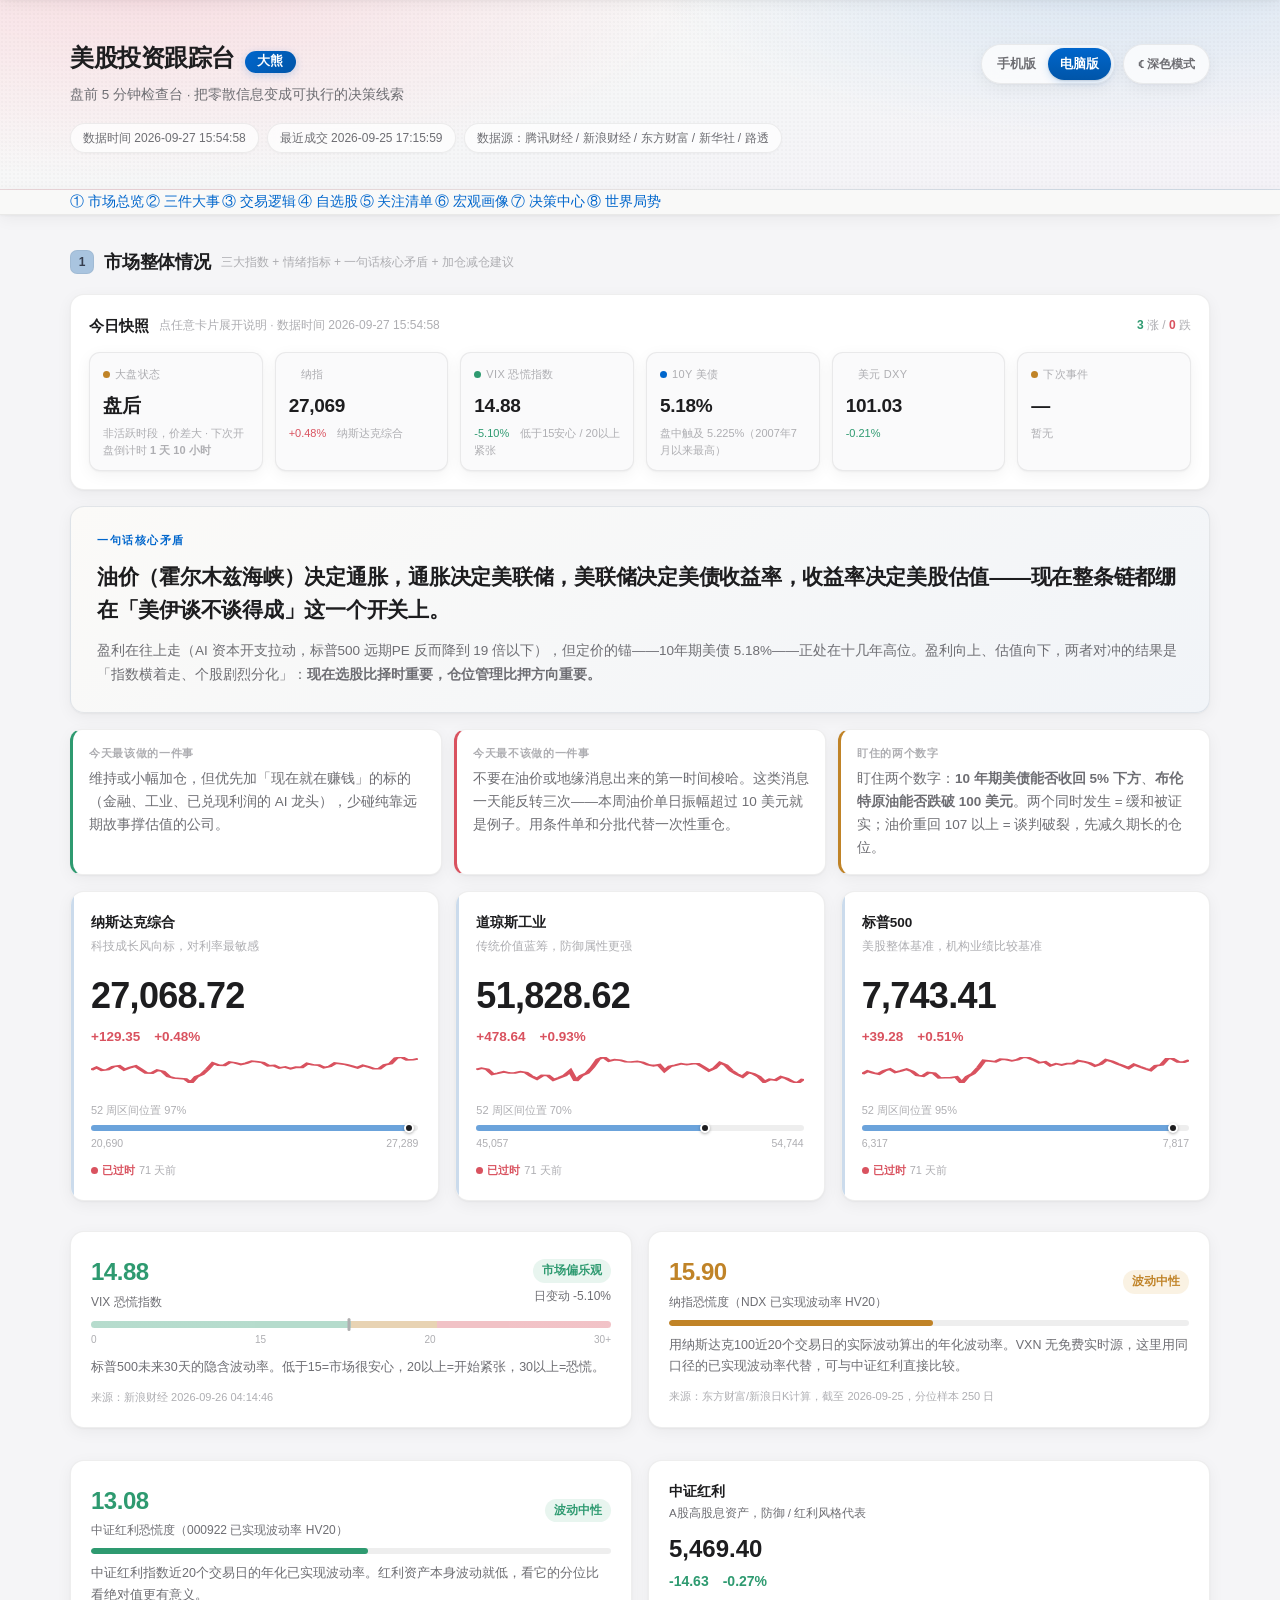
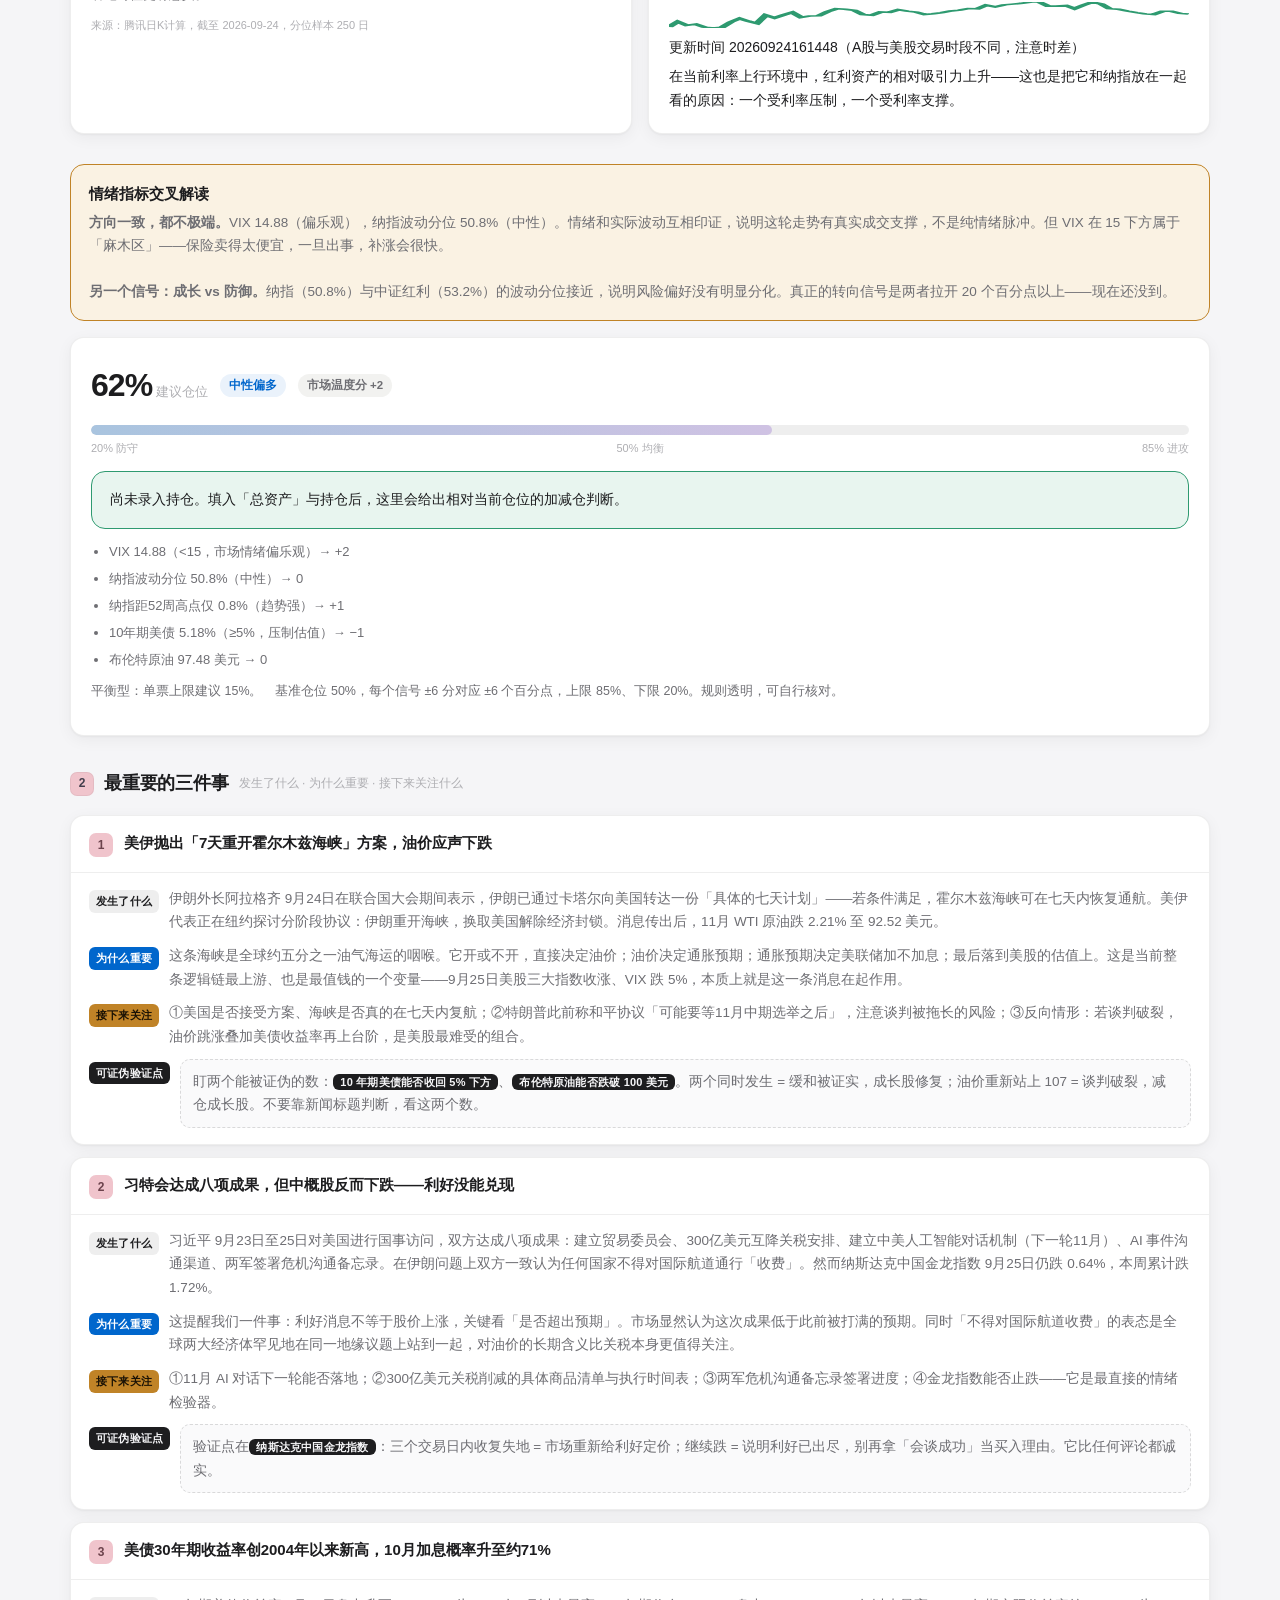
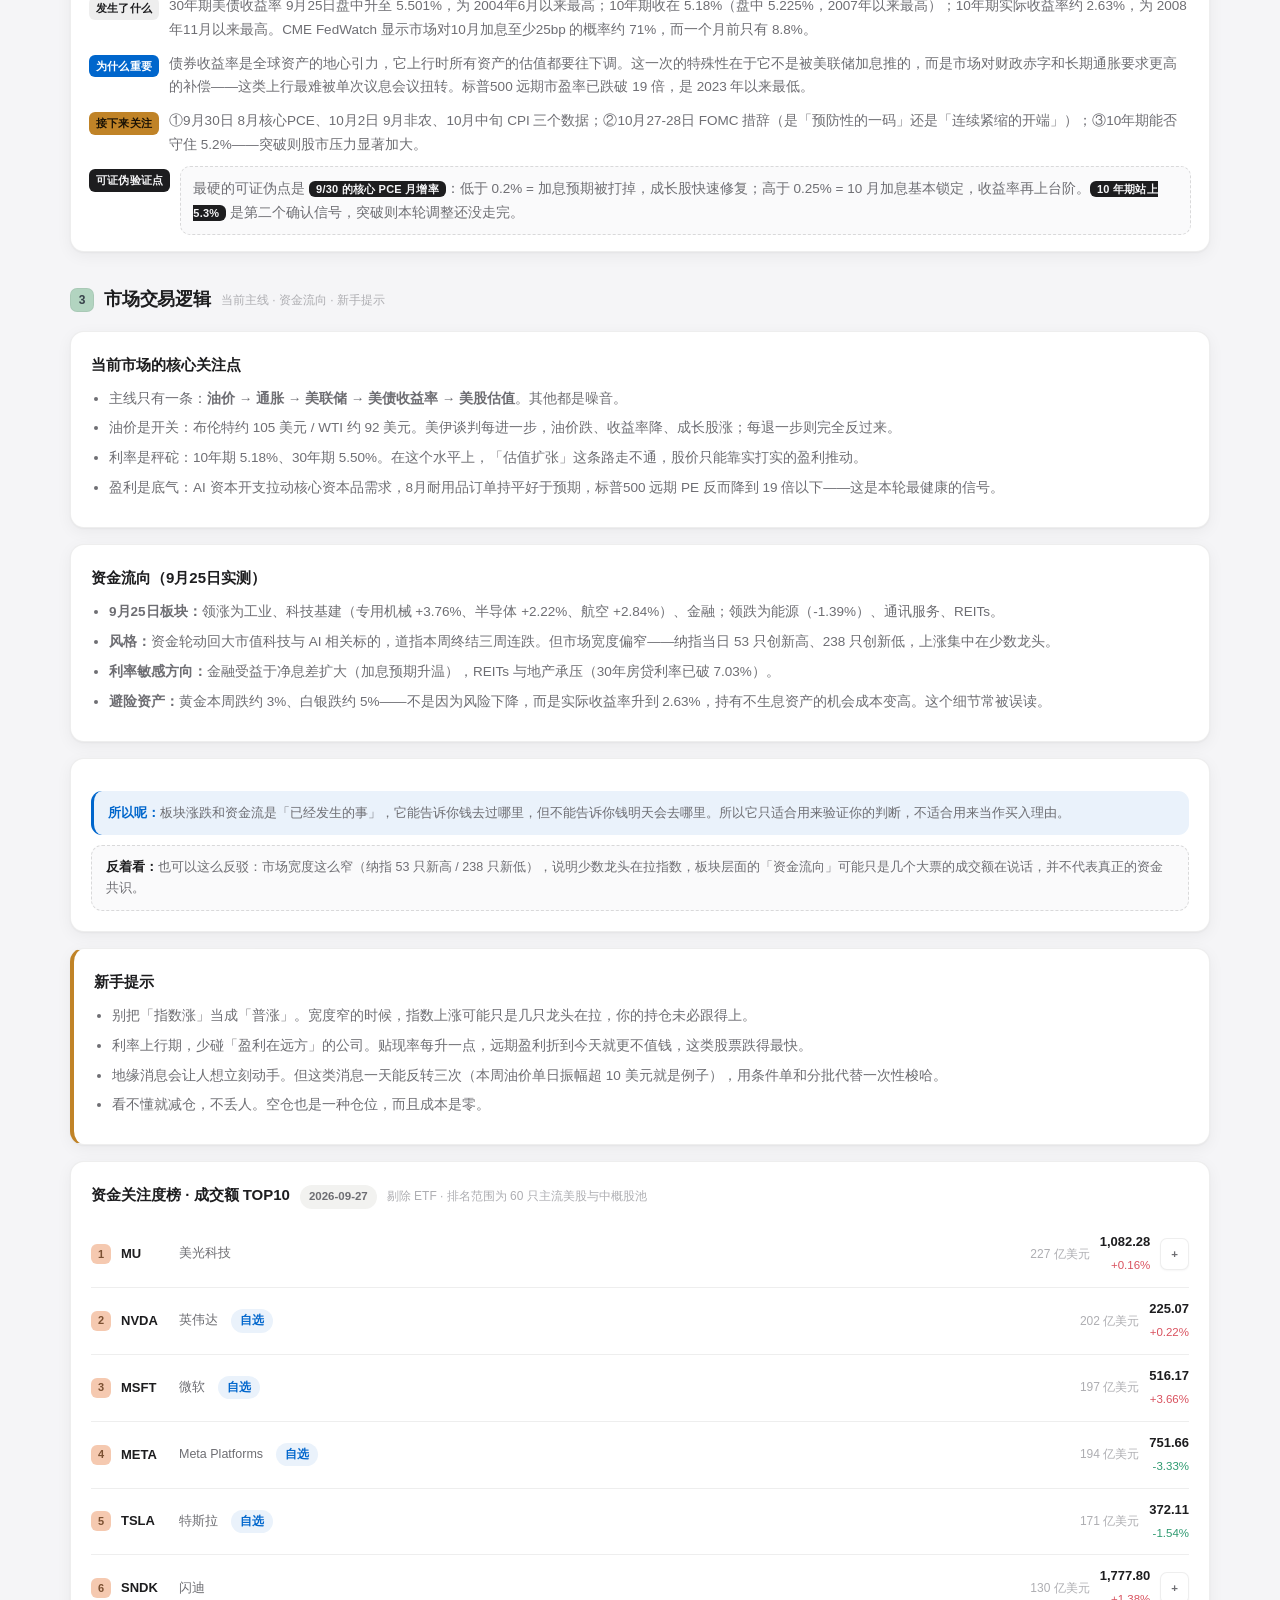
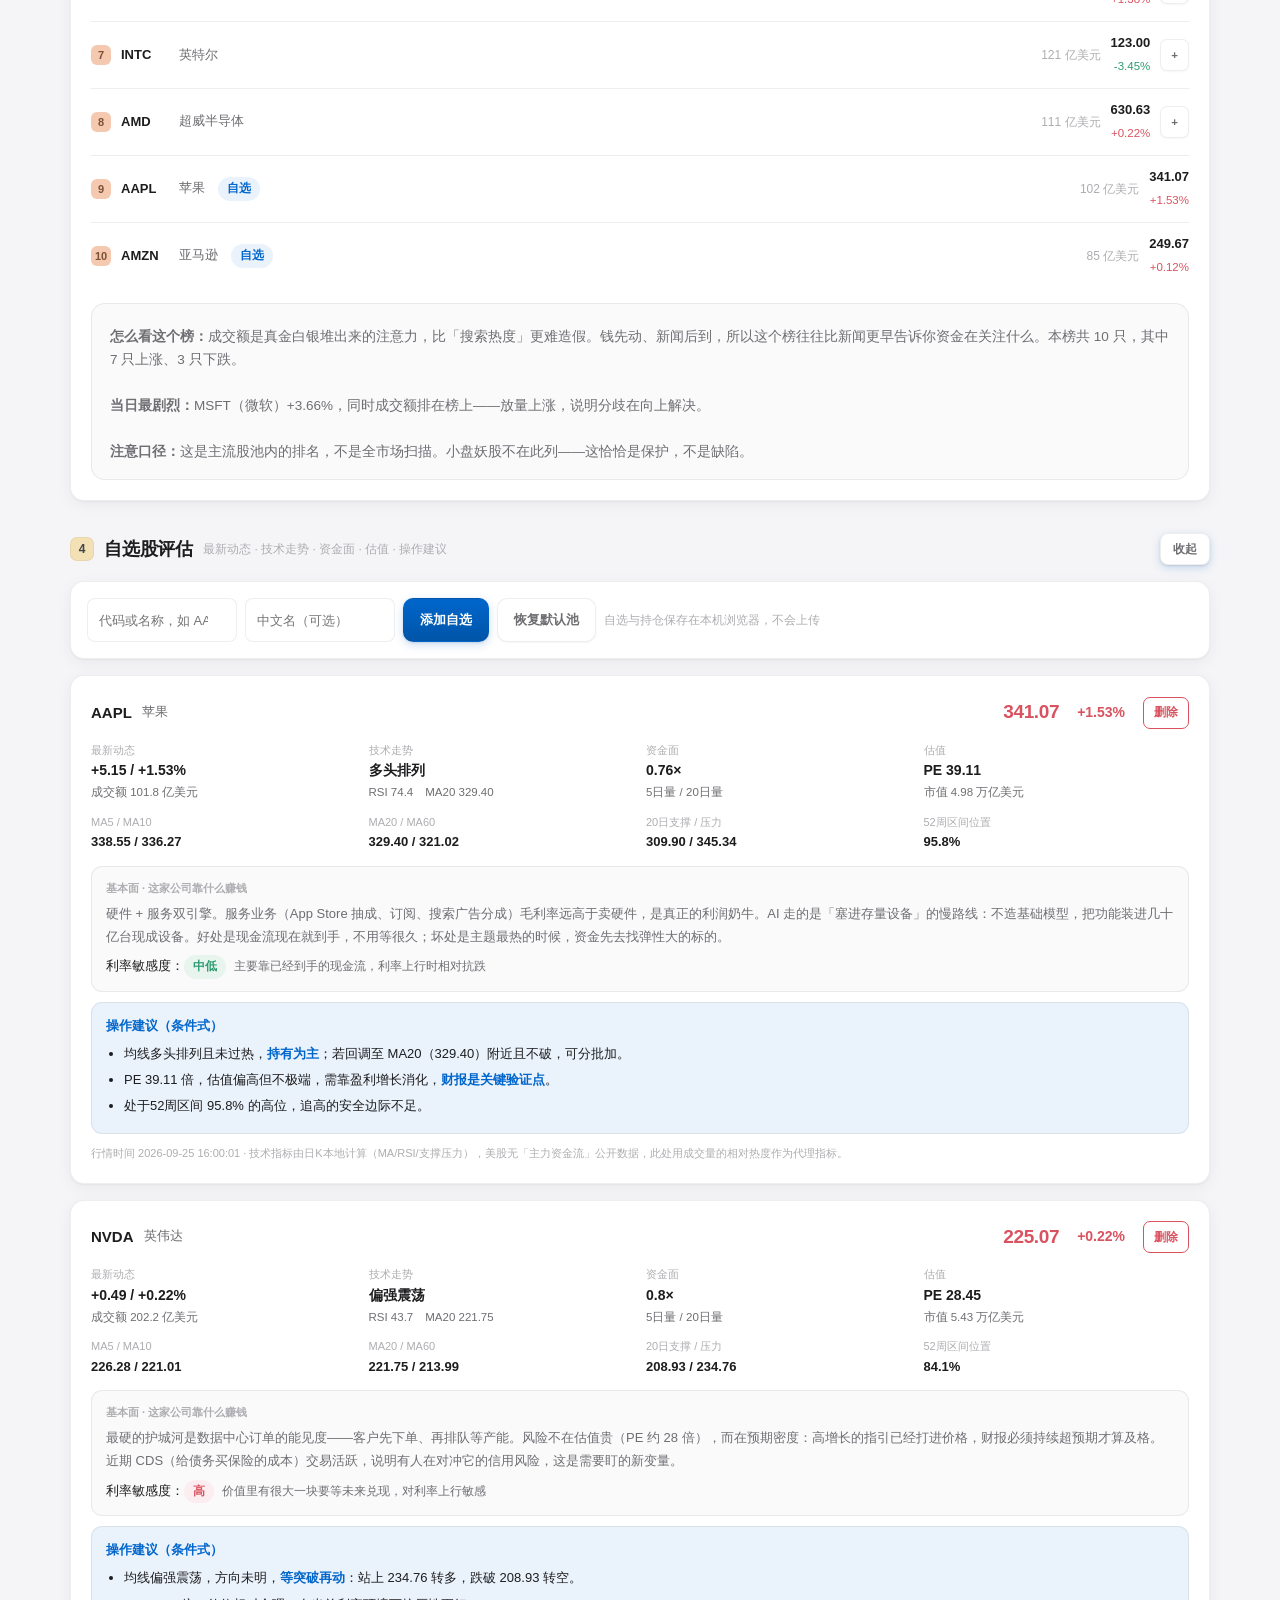
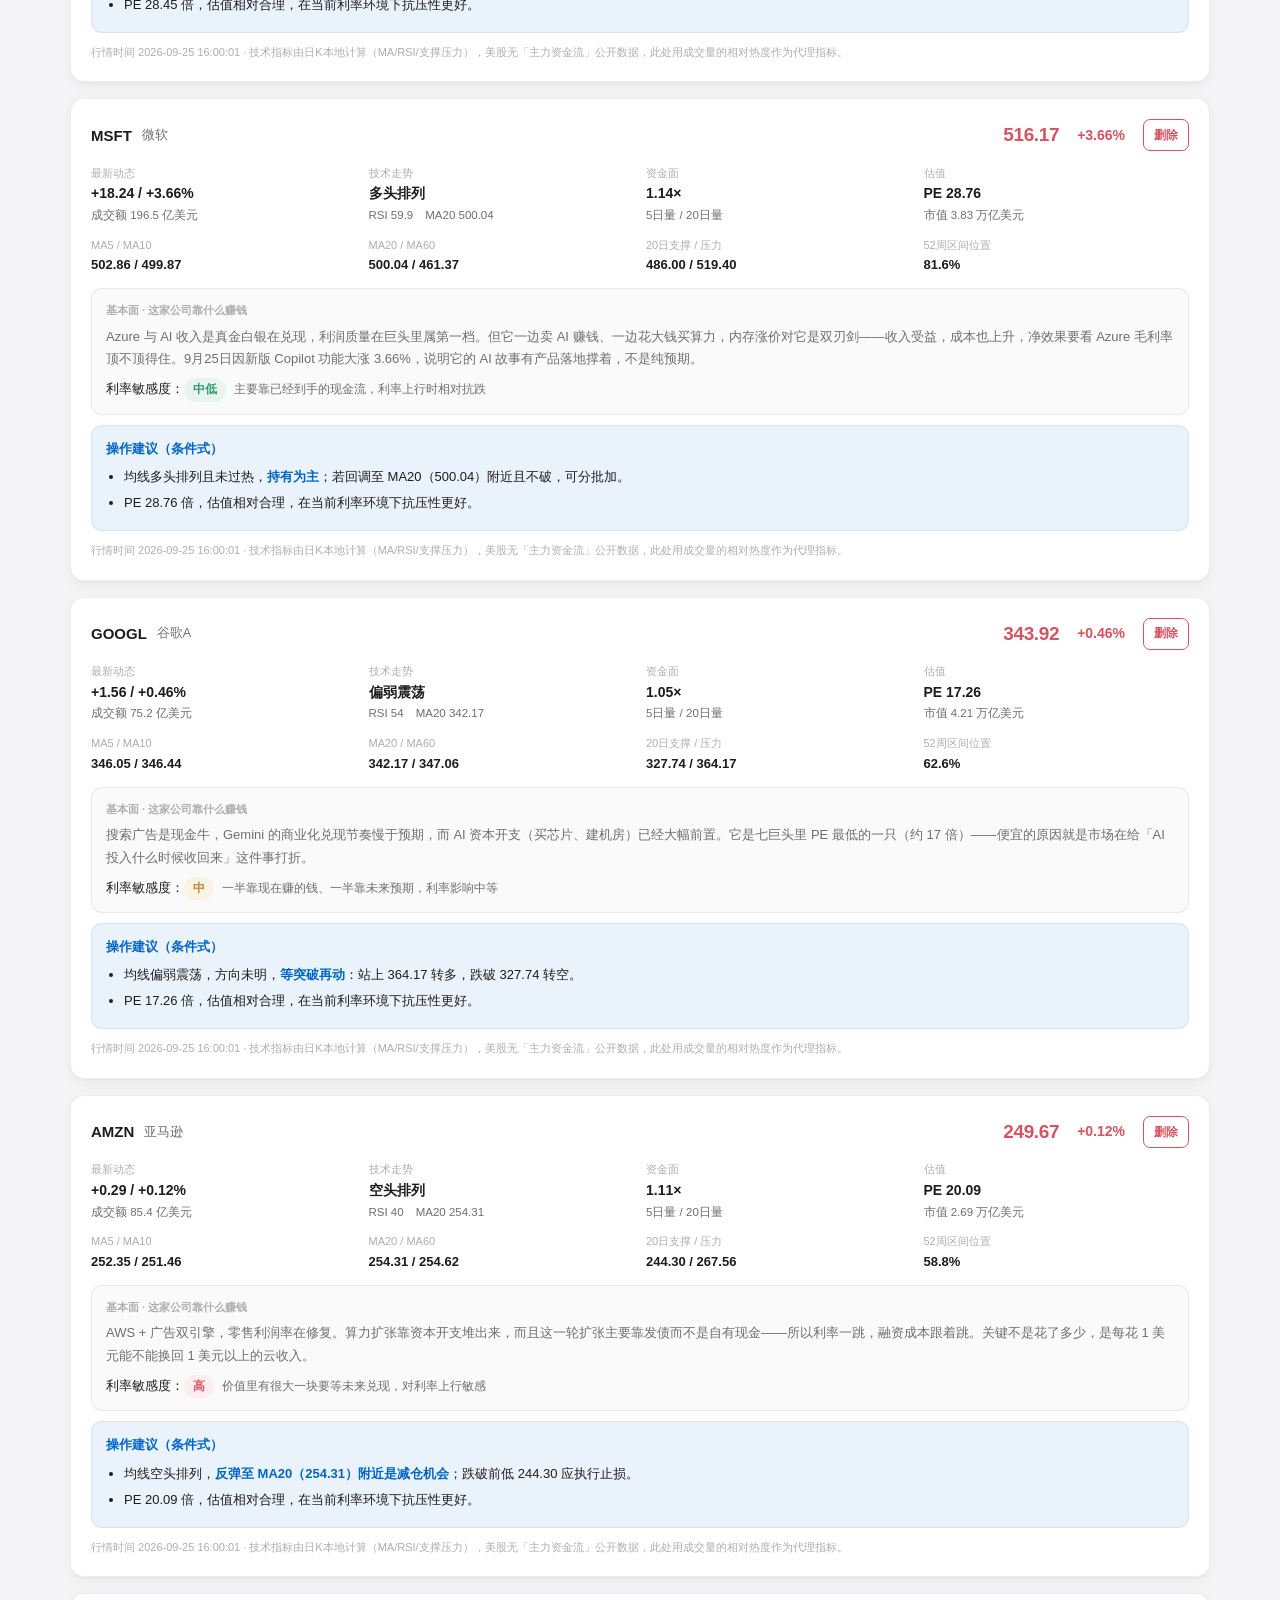
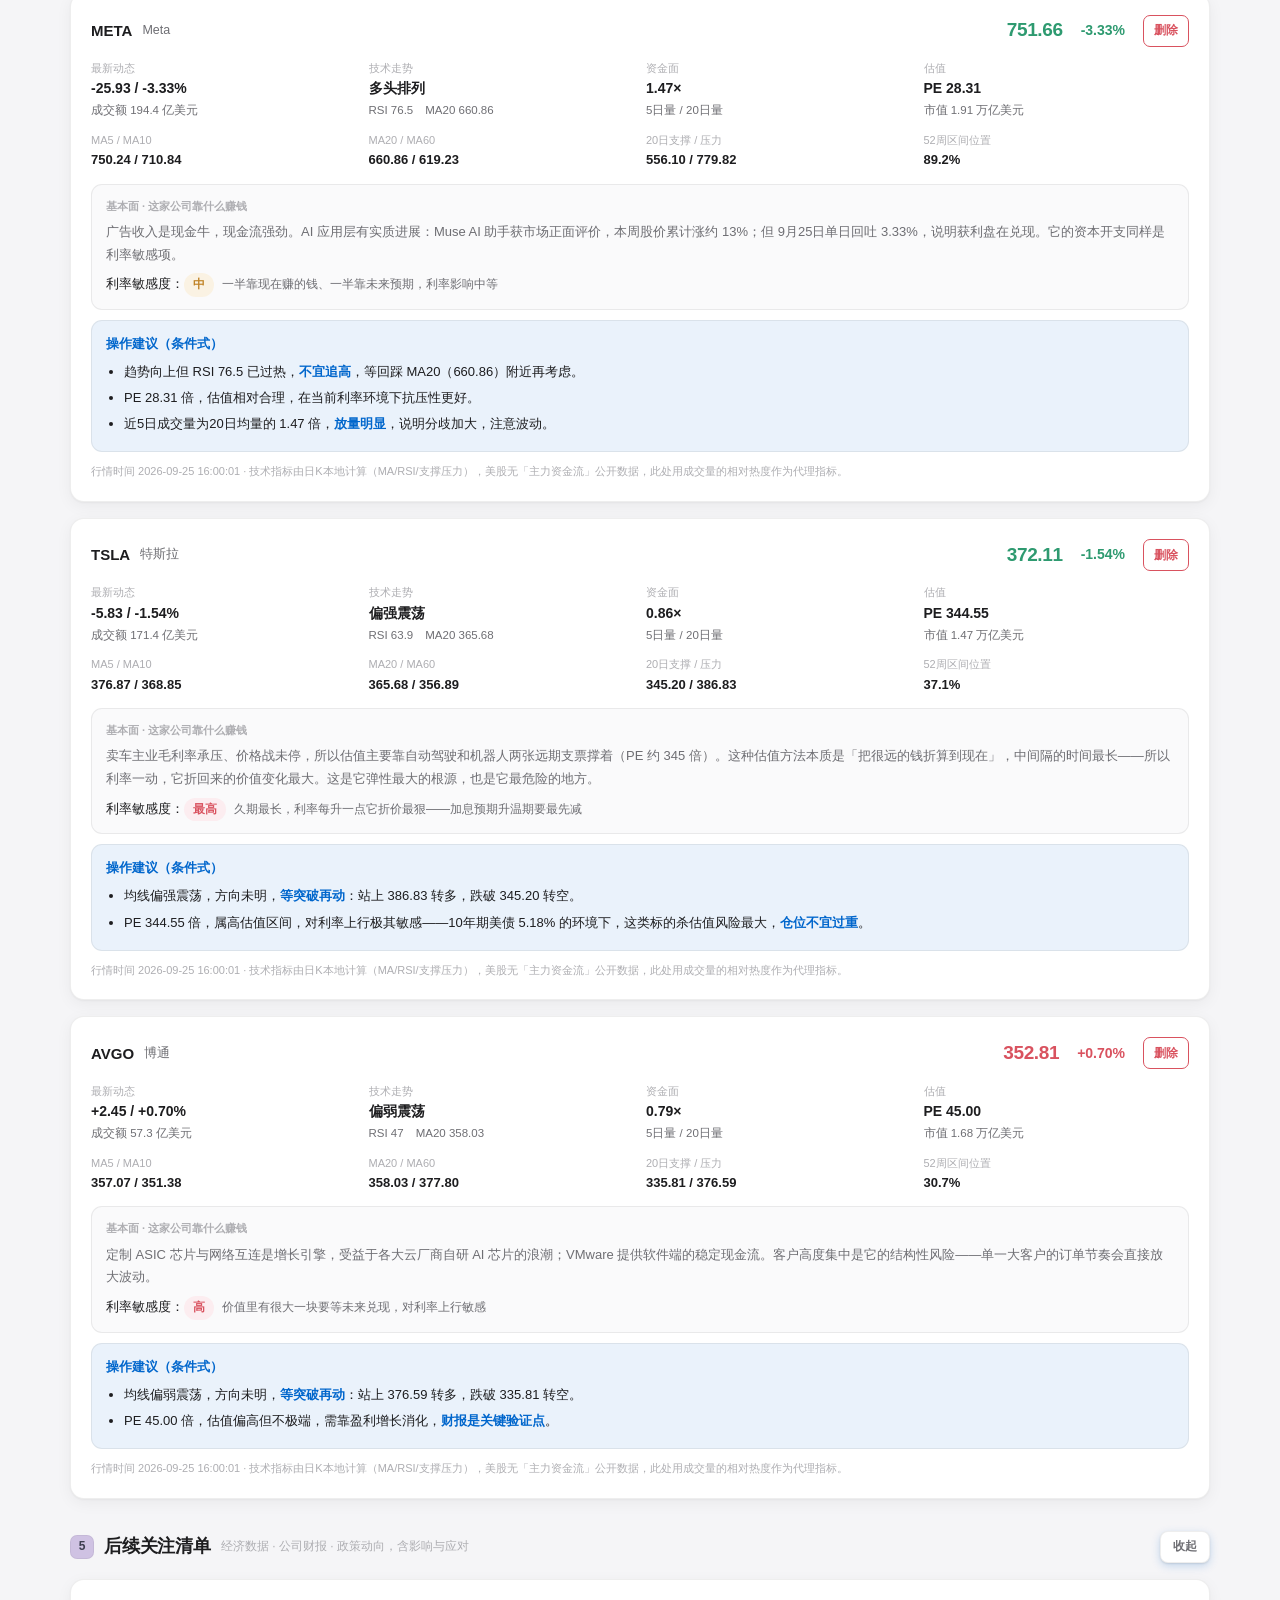
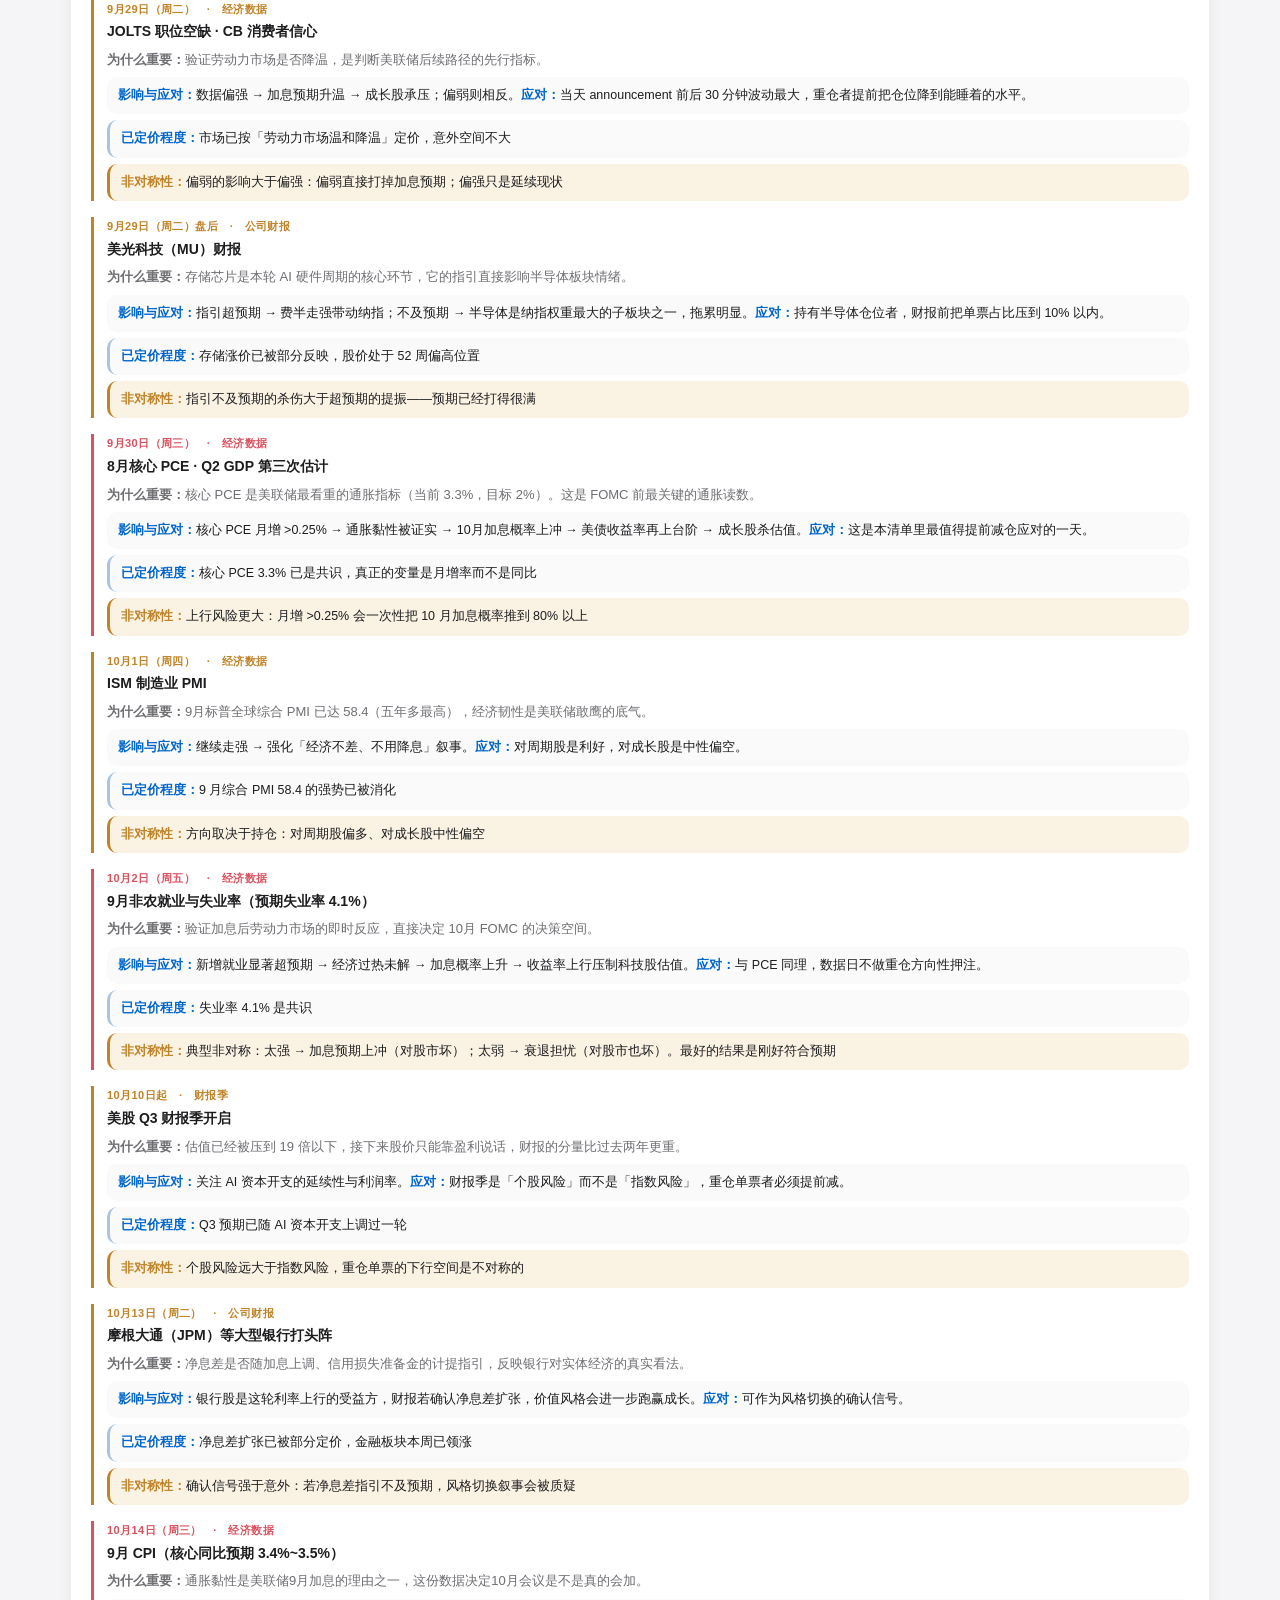
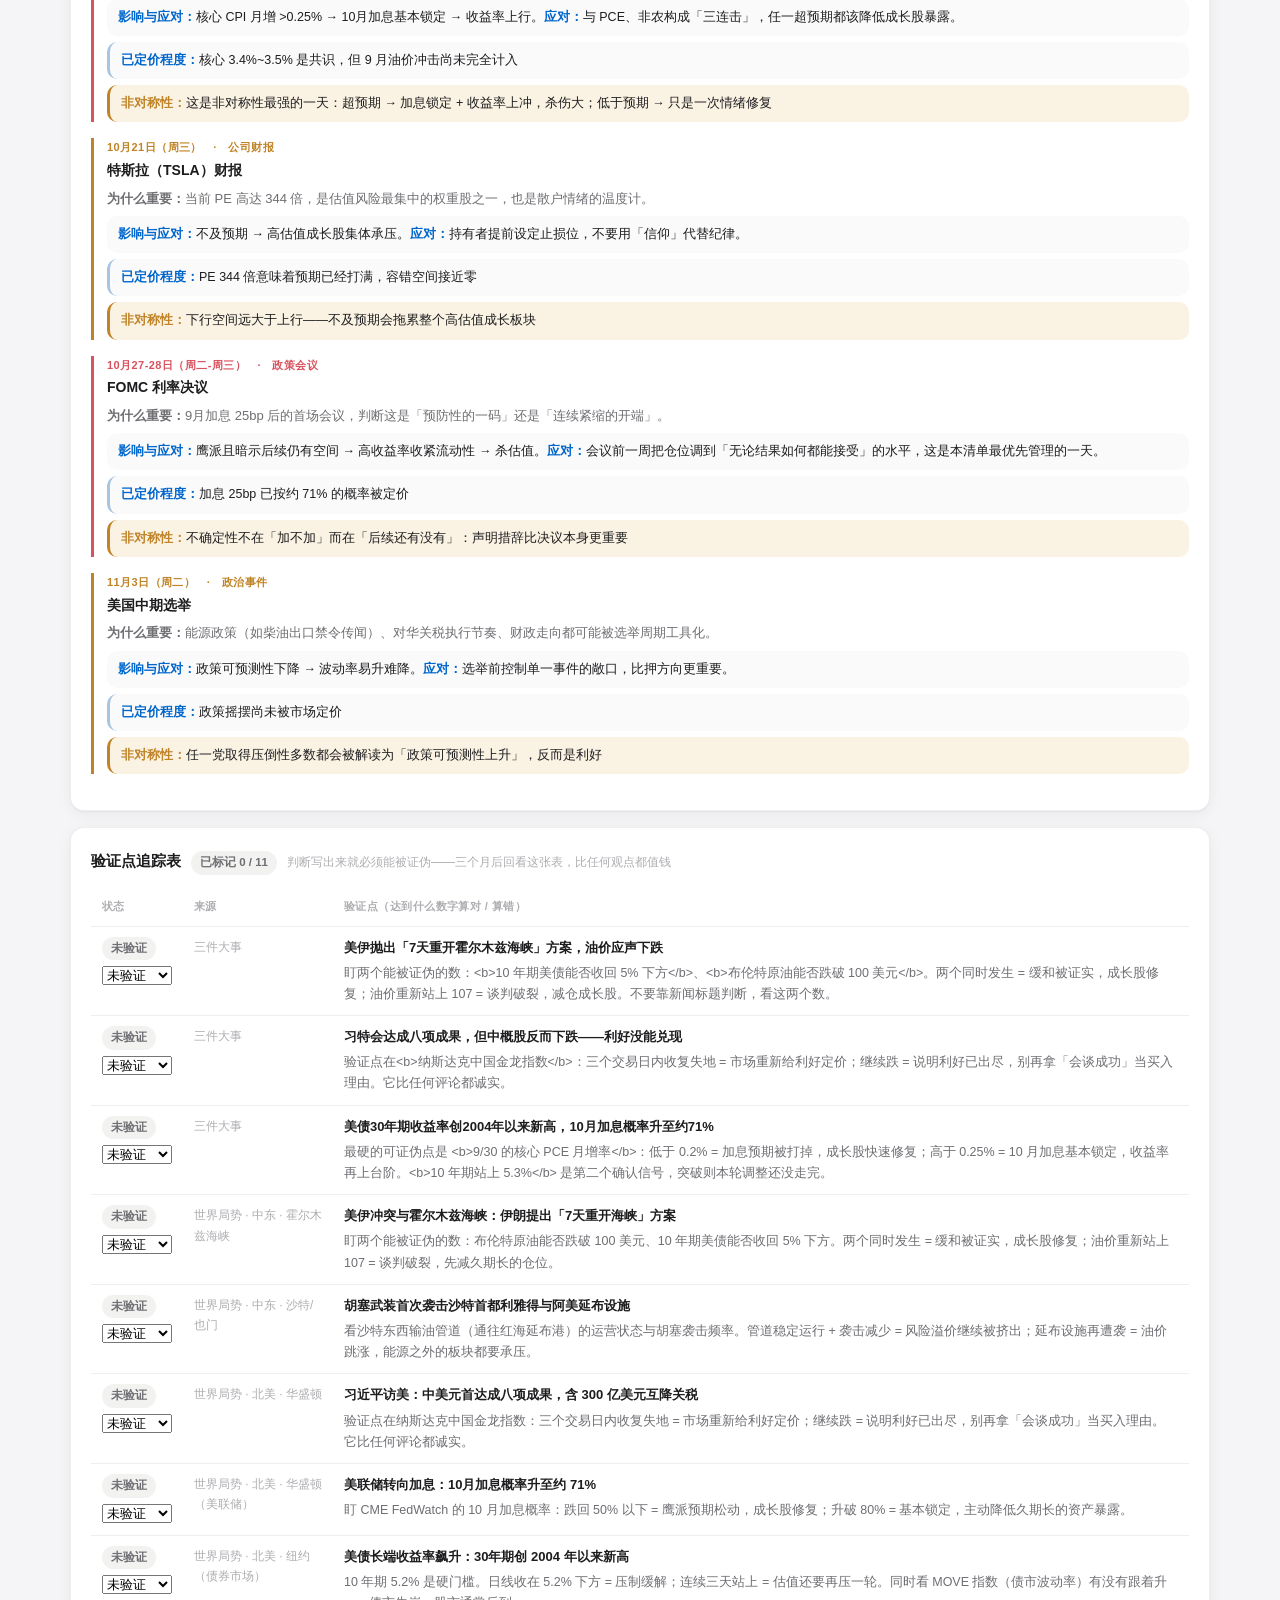
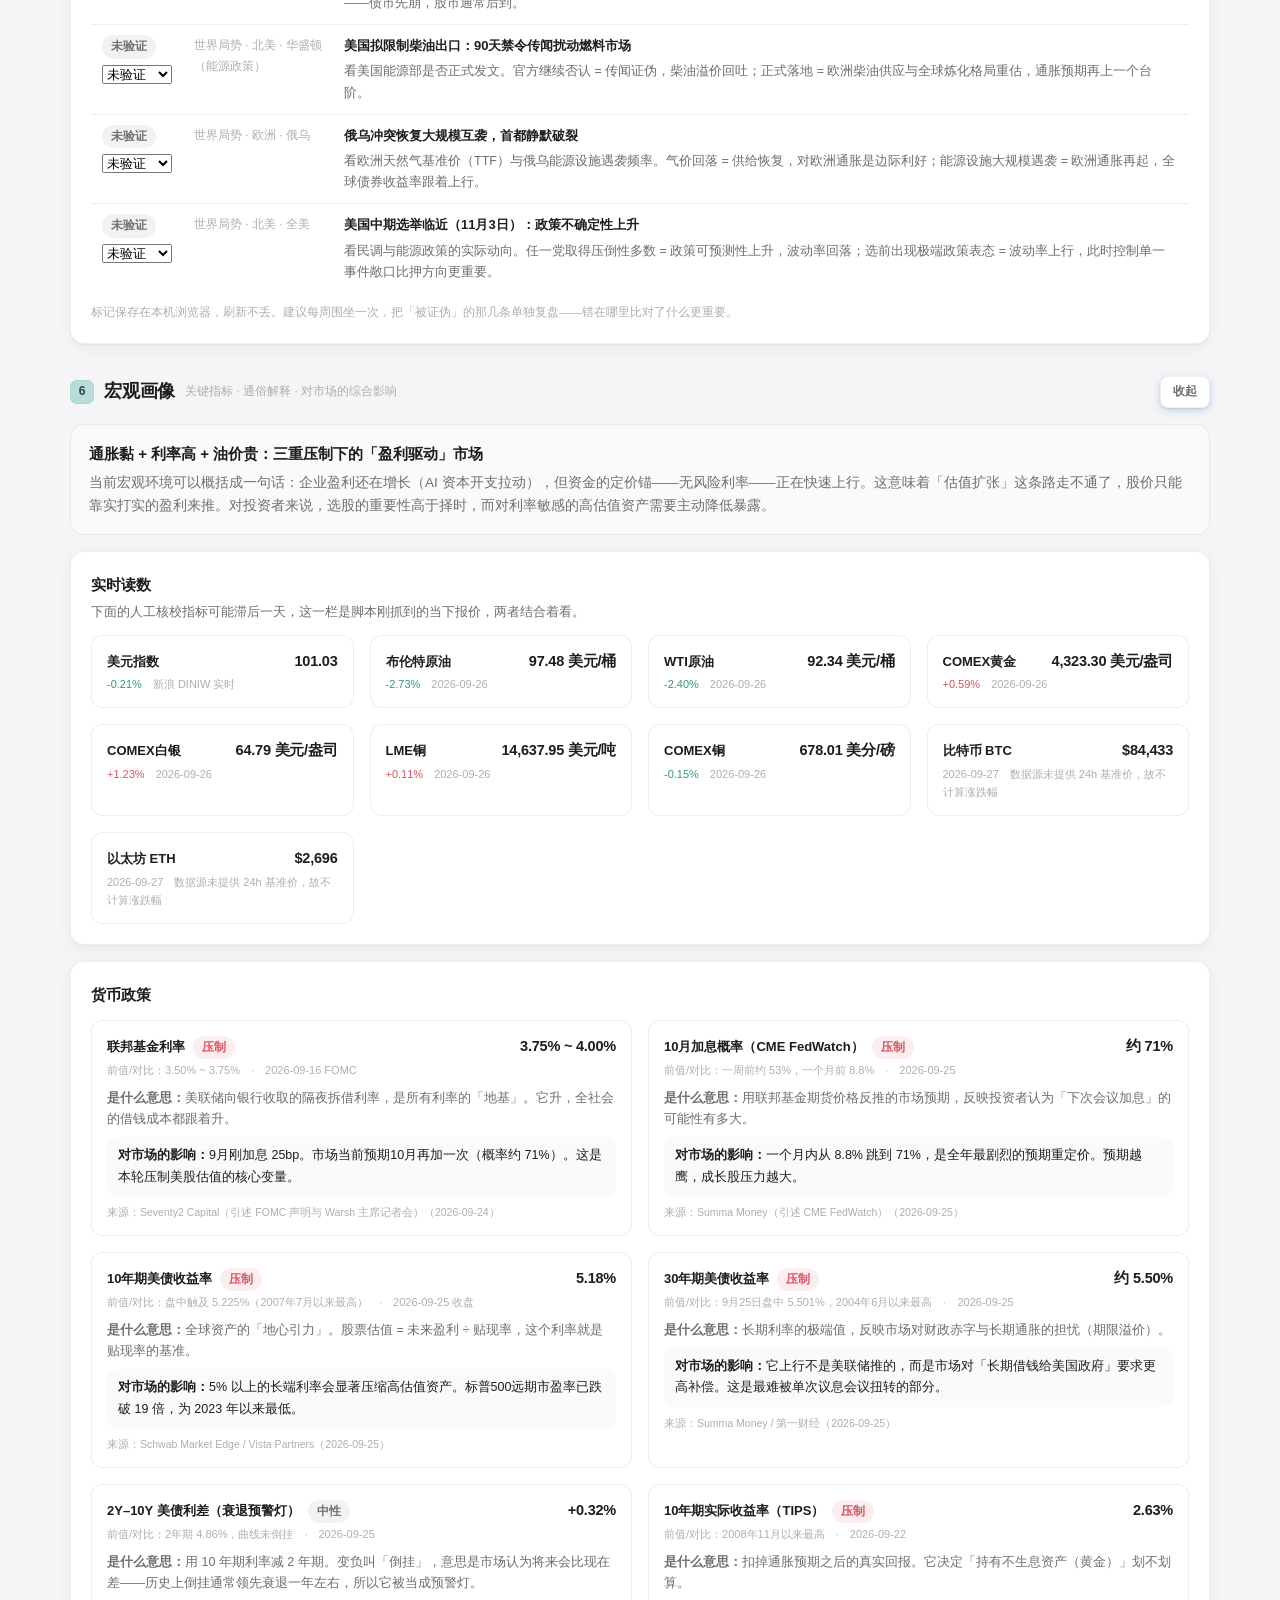
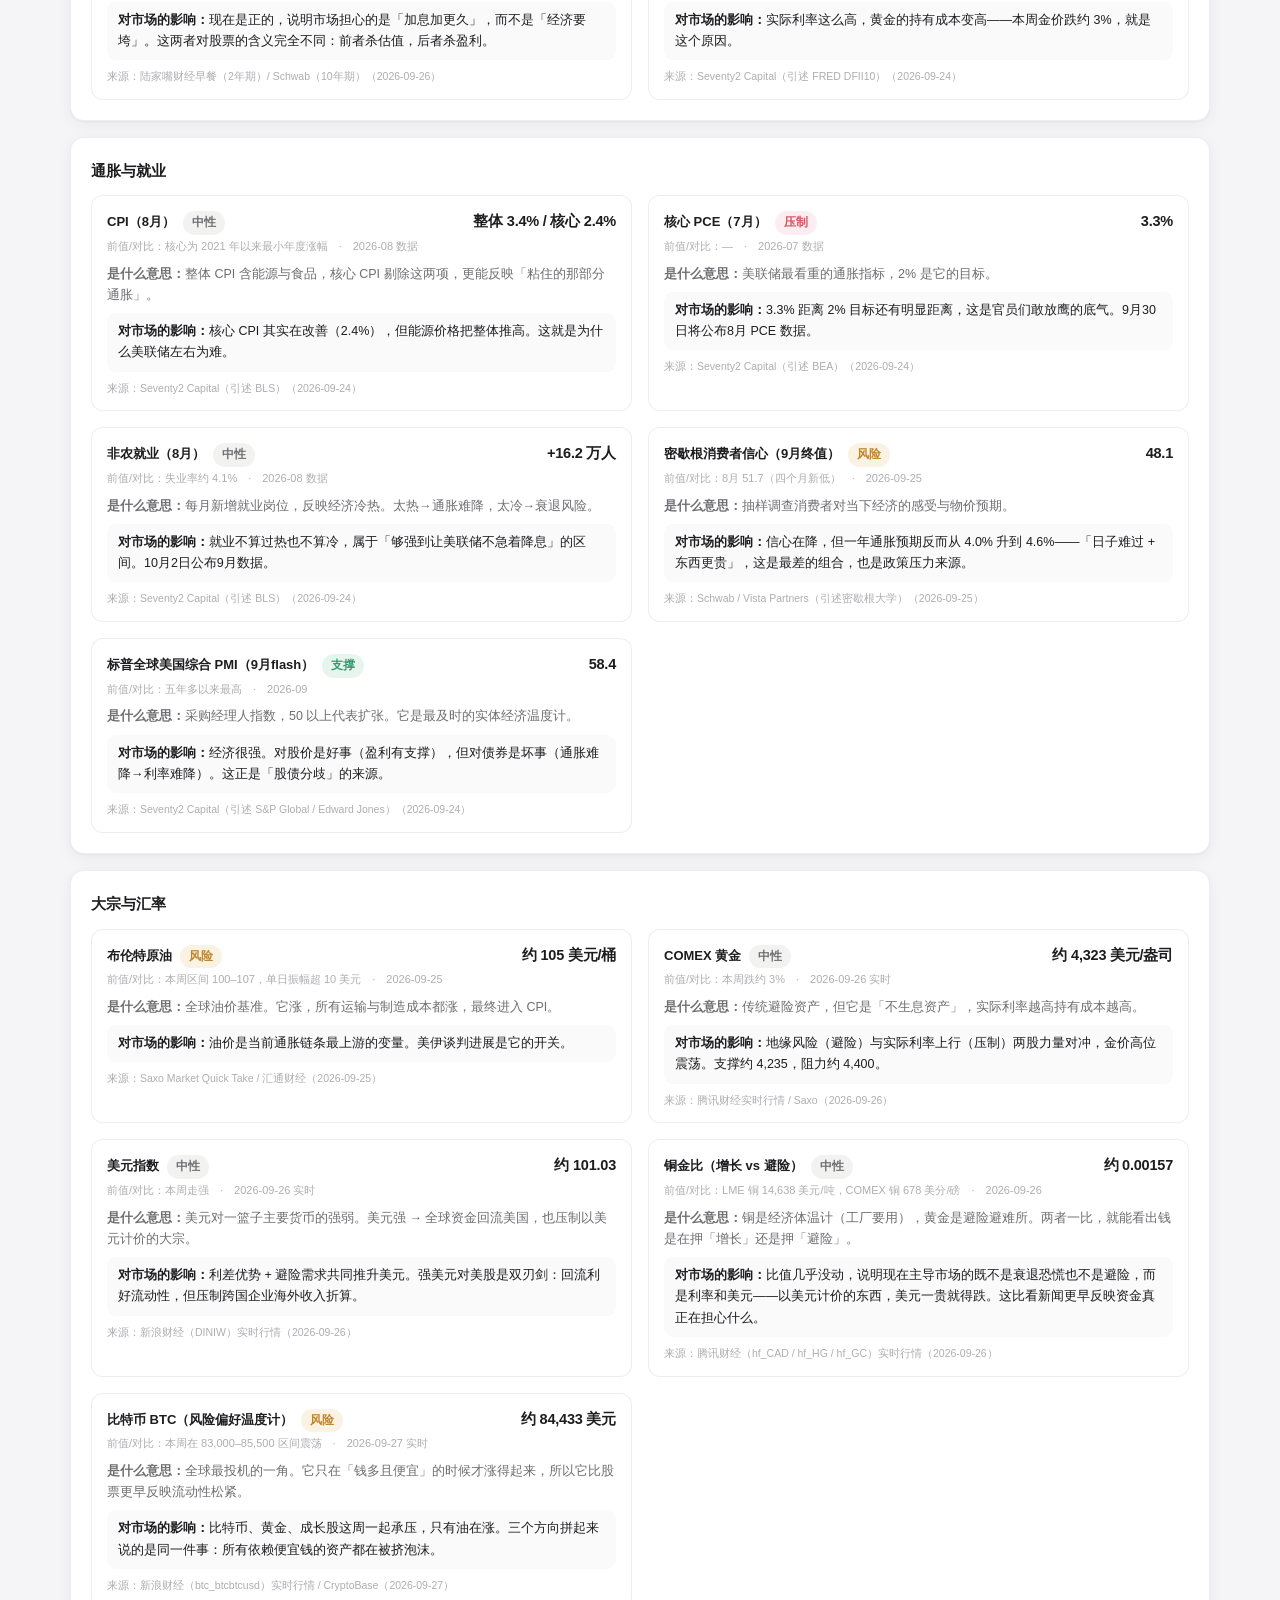
==== commit 9c36d7eb: "feat(mobile): 手机版/电脑版切换(UA自动识别) + 导航冻结修复 + 世界局势窄屏堆叠 + 移动端适配" ====
--- a/index.html
+++ b/index.html
@@ -24,7 +24,13 @@
         <h1>美股投资跟踪台<span class="sig">大熊</span></h1>
         <div class="sub">盘前 5 分钟检查台 · 把零散信息变成可执行的决策线索</div>
       </div>
-      <button class="theme-btn" id="theme-btn" onclick="App.toggleTheme()">☀ 浅色模式</button>
+      <div class="hdr-actions">
+        <div class="view-toggle" id="view-toggle" role="group" aria-label="版式切换">
+          <button class="vt" data-view="mobile" type="button">手机版</button>
+          <button class="vt" data-view="desktop" type="button">电脑版</button>
+        </div>
+        <button class="theme-btn" id="theme-btn" onclick="App.toggleTheme()">☀ 浅色模式</button>
+      </div>
     </div>
     <div class="meta">
       <span id="m-asof">数据时间 —</span>
@@ -142,7 +148,7 @@
       <span class="no">8</span><h2>世界局势 · 3D 地球</h2>
       <span class="tip">点击标记看详情 · 拖拽旋转 · 滚轮/双指缩放 · 可订阅跟踪</span>
     </div>
-    <div class="grid" style="grid-template-columns: 1.35fr 1fr; gap:14px" id="wd-grid">
+    <div class="grid wd-grid" id="wd-grid">
       <div>
         <div class="globe-wrap" id="globe-box">
           <div id="continent-layer"></div>
--- a/assets/style.css
+++ b/assets/style.css
@@ -209,8 +209,32 @@
 .theme-btn:hover { color: var(--text); border-color: var(--border-hi); transform: translateY(-1px); }
 .theme-btn:active { transform: scale(.95); }
 
+/* 版式切换（手机版 / 电脑版）分段控件 */
+.hdr-actions { display: flex; gap: 8px; align-items: center; flex-wrap: wrap; }
+.view-toggle {
+  display: inline-flex; background: var(--chip-bg);
+  border: 1px solid var(--border); border-radius: var(--radius-pill);
+  padding: 3px; backdrop-filter: blur(8px); -webkit-backdrop-filter: blur(8px);
+  box-shadow: var(--shadow);
+}
+.view-toggle .vt {
+  border: none; background: transparent; color: var(--text-2);
+  border-radius: var(--radius-pill); padding: 5px 12px;
+  font-size: 12.5px; font-weight: 600; cursor: pointer; font-family: inherit;
+  min-height: 32px; box-shadow: none;
+  transition: background .15s, color .15s, transform .1s;
+}
+.view-toggle .vt:hover { color: var(--text); }
+.view-toggle .vt:active { transform: scale(.95); }
+.view-toggle .vt.on {
+  background: linear-gradient(180deg, var(--accent) 0%, var(--accent-deep) 100%);
+  color: #fff; box-shadow: 0 1px 2px rgba(0, 0, 0, .12), 0 2px 8px var(--ring);
+}
+
 /* ============ Nav（8 项全可达 + 横向滚动提示） ============ */
-.nav-wrap { position: sticky; top: 0; z-index: 80; }
+.nav-wrap { position: sticky; top: 0; z-index: 80; box-shadow: var(--shadow); transition: top .2s ease; }
+/* 顶部状态栏出现时，导航下移让位，两者同时冻结在顶部 */
+.minibar.on + .nav-wrap { top: 40px; }
 .nav-scroll { position: relative; background: var(--card); border-bottom: 1px solid var(--border); }
 [data-theme="dark"] .nav-scroll { background: rgba(11, 15, 25, .88); backdrop-filter: blur(16px); }
 [data-theme="light"] .nav-scroll { background: rgba(250, 250, 249, .86); backdrop-filter: saturate(180%) blur(18px); }
@@ -291,6 +315,7 @@
 .g3 { grid-template-columns: repeat(3, 1fr); }
 .g4 { grid-template-columns: repeat(4, 1fr); }
 .g6 { grid-template-columns: repeat(6, 1fr); }
+.wd-grid { grid-template-columns: 1.35fr 1fr; gap: 14px; }
 
 @media (max-width: 1000px) {
   .g6 { grid-template-columns: repeat(3, 1fr); }
@@ -303,6 +328,15 @@
   .hdr { padding: 32px 0 28px; }
   .hdr-in, .nav-in { padding: 0 14px; }
   .card { padding: 16px; }
+  .hdr h1 { font-size: 20px; }
+  .hdr .sub { font-size: 12.5px; margin-top: 8px; }
+  .hdr .meta { margin-top: 12px; }
+  .hdr .meta span { padding: 3px 10px; font-size: 11px; }
+  .hdr-actions { width: 100%; }
+}
+/* 世界局势：窄屏时左右两栏堆叠，避免挤压 */
+@media (max-width: 900px) {
+  .wd-grid { grid-template-columns: 1fr; }
 }
 
 /* ============ 今日快照 ============ */
@@ -889,6 +923,19 @@
 }
 .foot b { color: var(--text-2); }
 
+/* ============ 强制桌面版（手机上点「电脑版」时恢复多列） ============ */
+html.force-desktop .wd-grid { grid-template-columns: 1.35fr 1fr !important; }
+html.force-desktop .g6 { grid-template-columns: repeat(6, 1fr); }
+html.force-desktop .g4 { grid-template-columns: repeat(4, 1fr); }
+html.force-desktop .g3 { grid-template-columns: repeat(3, 1fr); }
+html.force-desktop .g2 { grid-template-columns: repeat(2, 1fr); }
+html.force-desktop .snap-grid { grid-template-columns: repeat(6, 1fr); }
+html.force-desktop .act3 { grid-template-columns: repeat(3, 1fr); }
+html.force-desktop .form { grid-template-columns: repeat(4, 1fr); }
+html.force-desktop .kv { grid-template-columns: repeat(4, 1fr); }
+html.force-desktop .pos-row { grid-template-columns: 1.1fr .9fr .9fr .9fr 1fr auto; }
+html.force-desktop .pos-row .hide { display: flex !important; }
+
 .hide { display: none !important; }
 .right { text-align: right; }
 .nowrap { white-space: nowrap; }
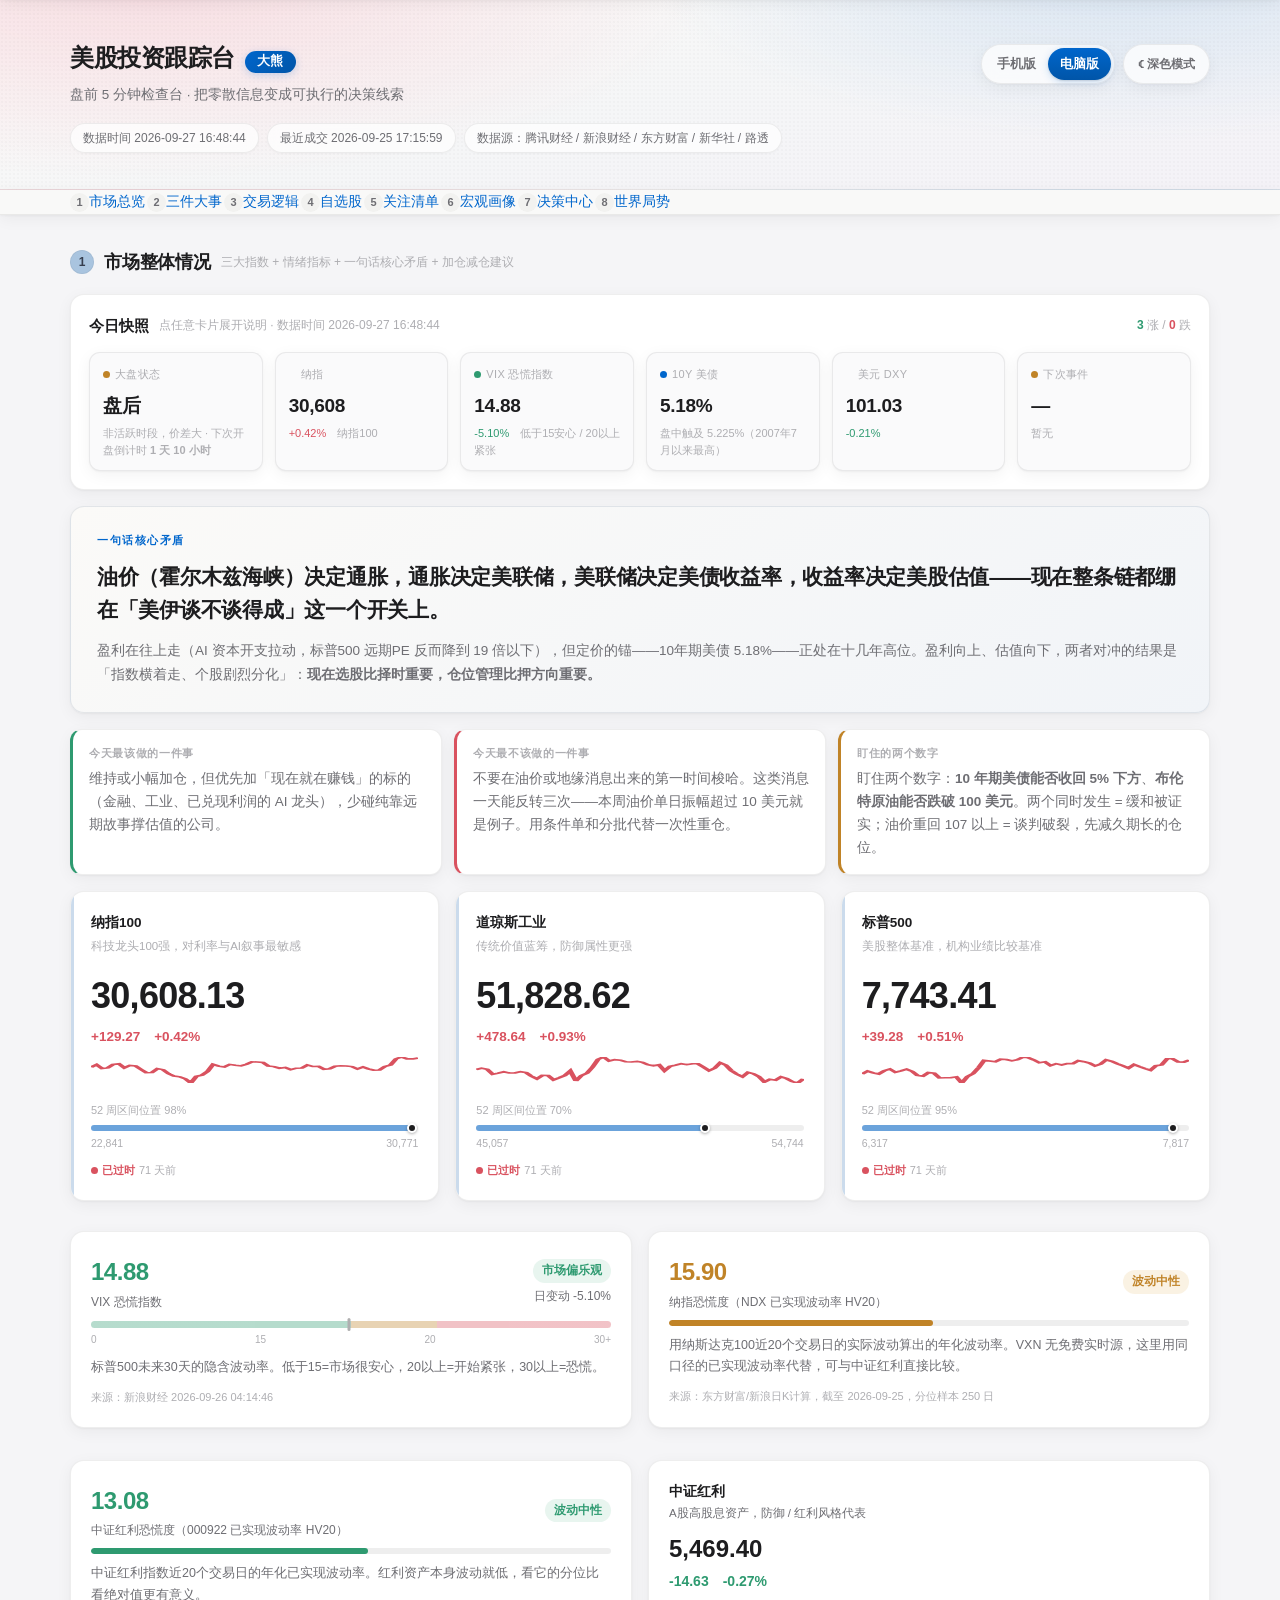
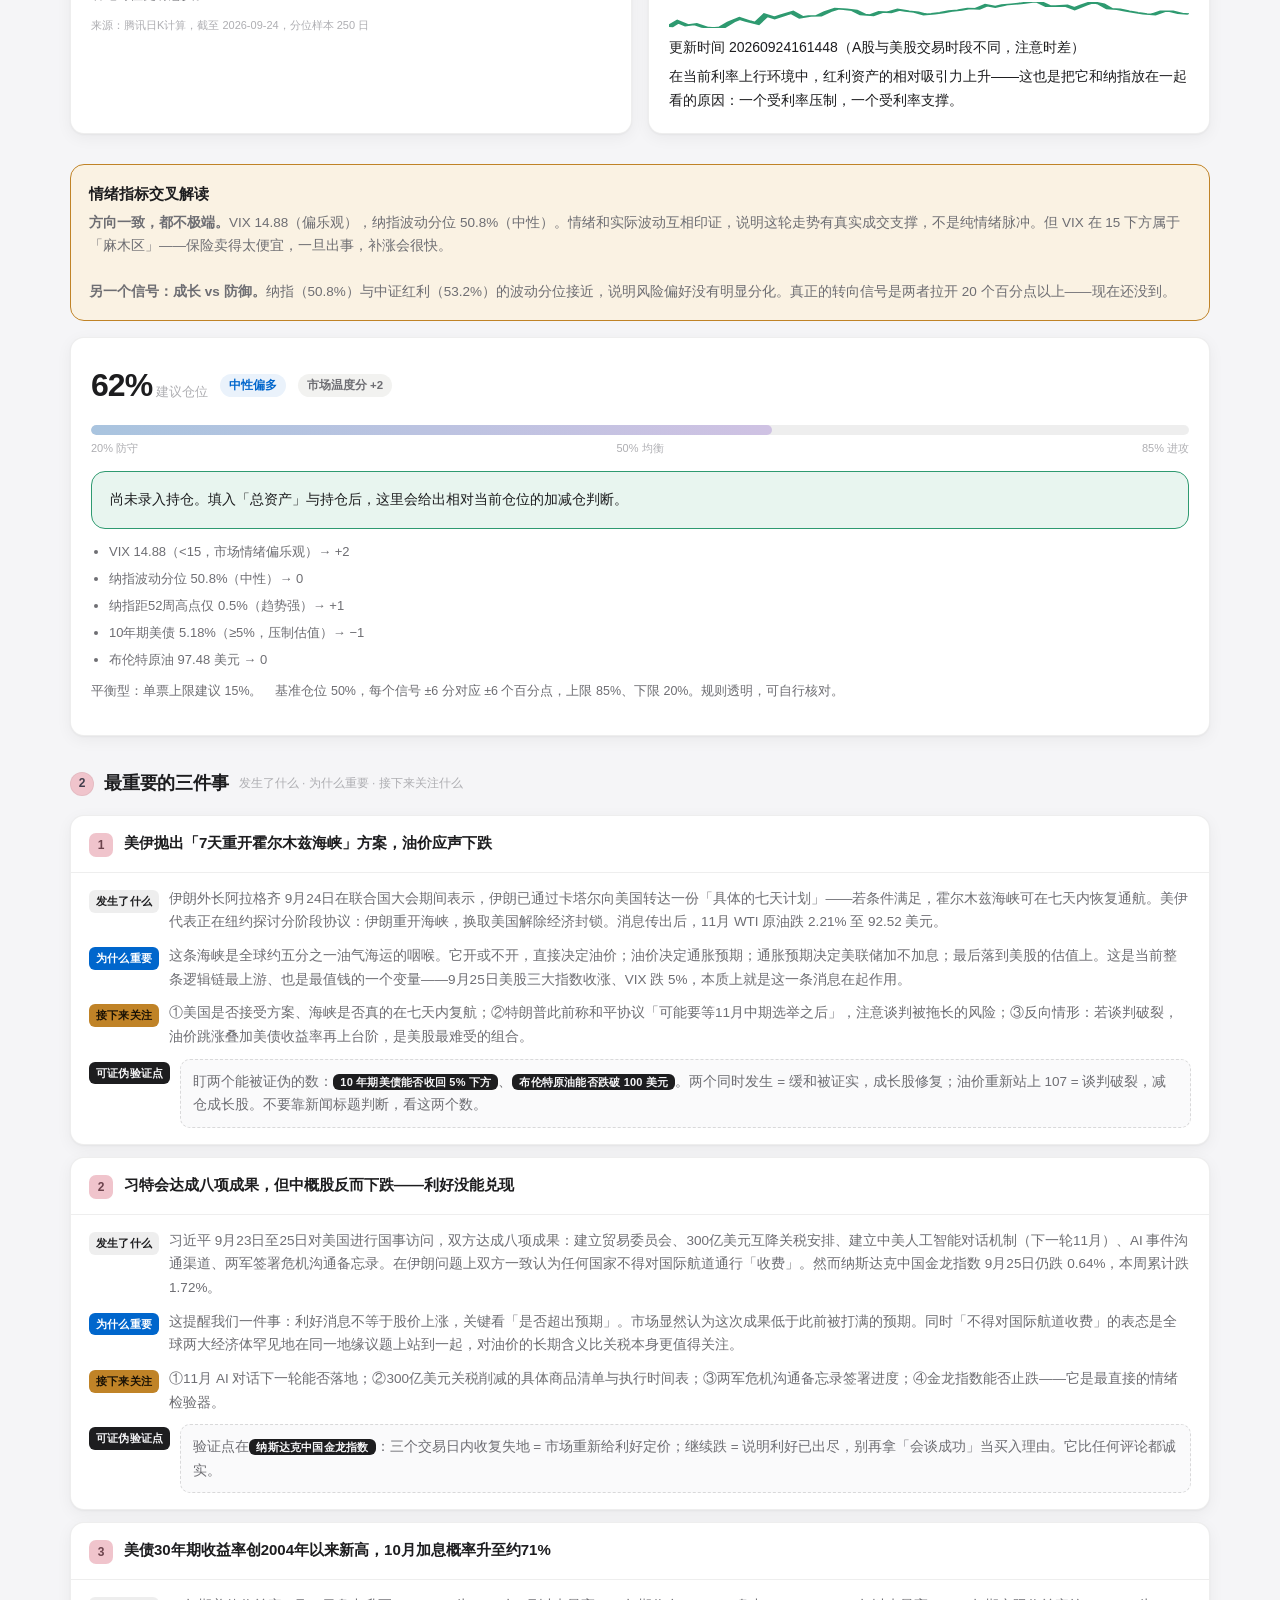
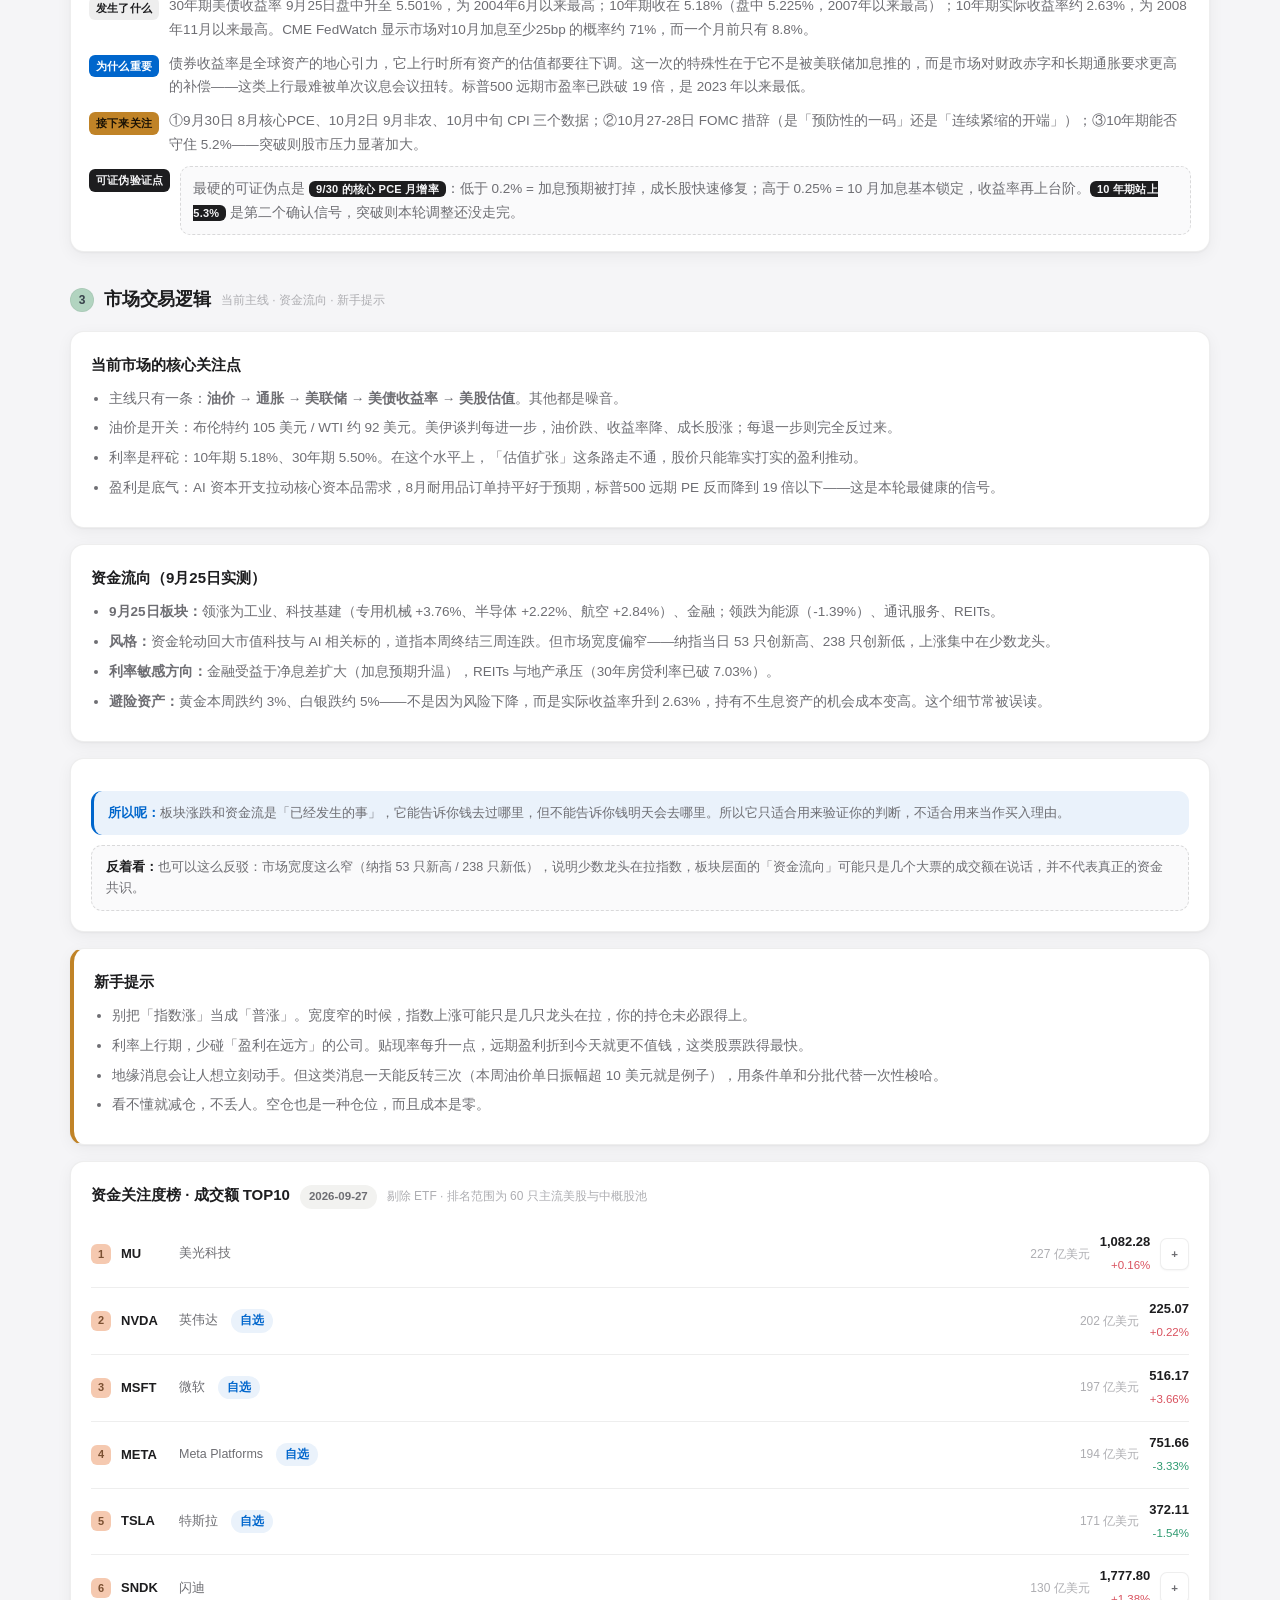
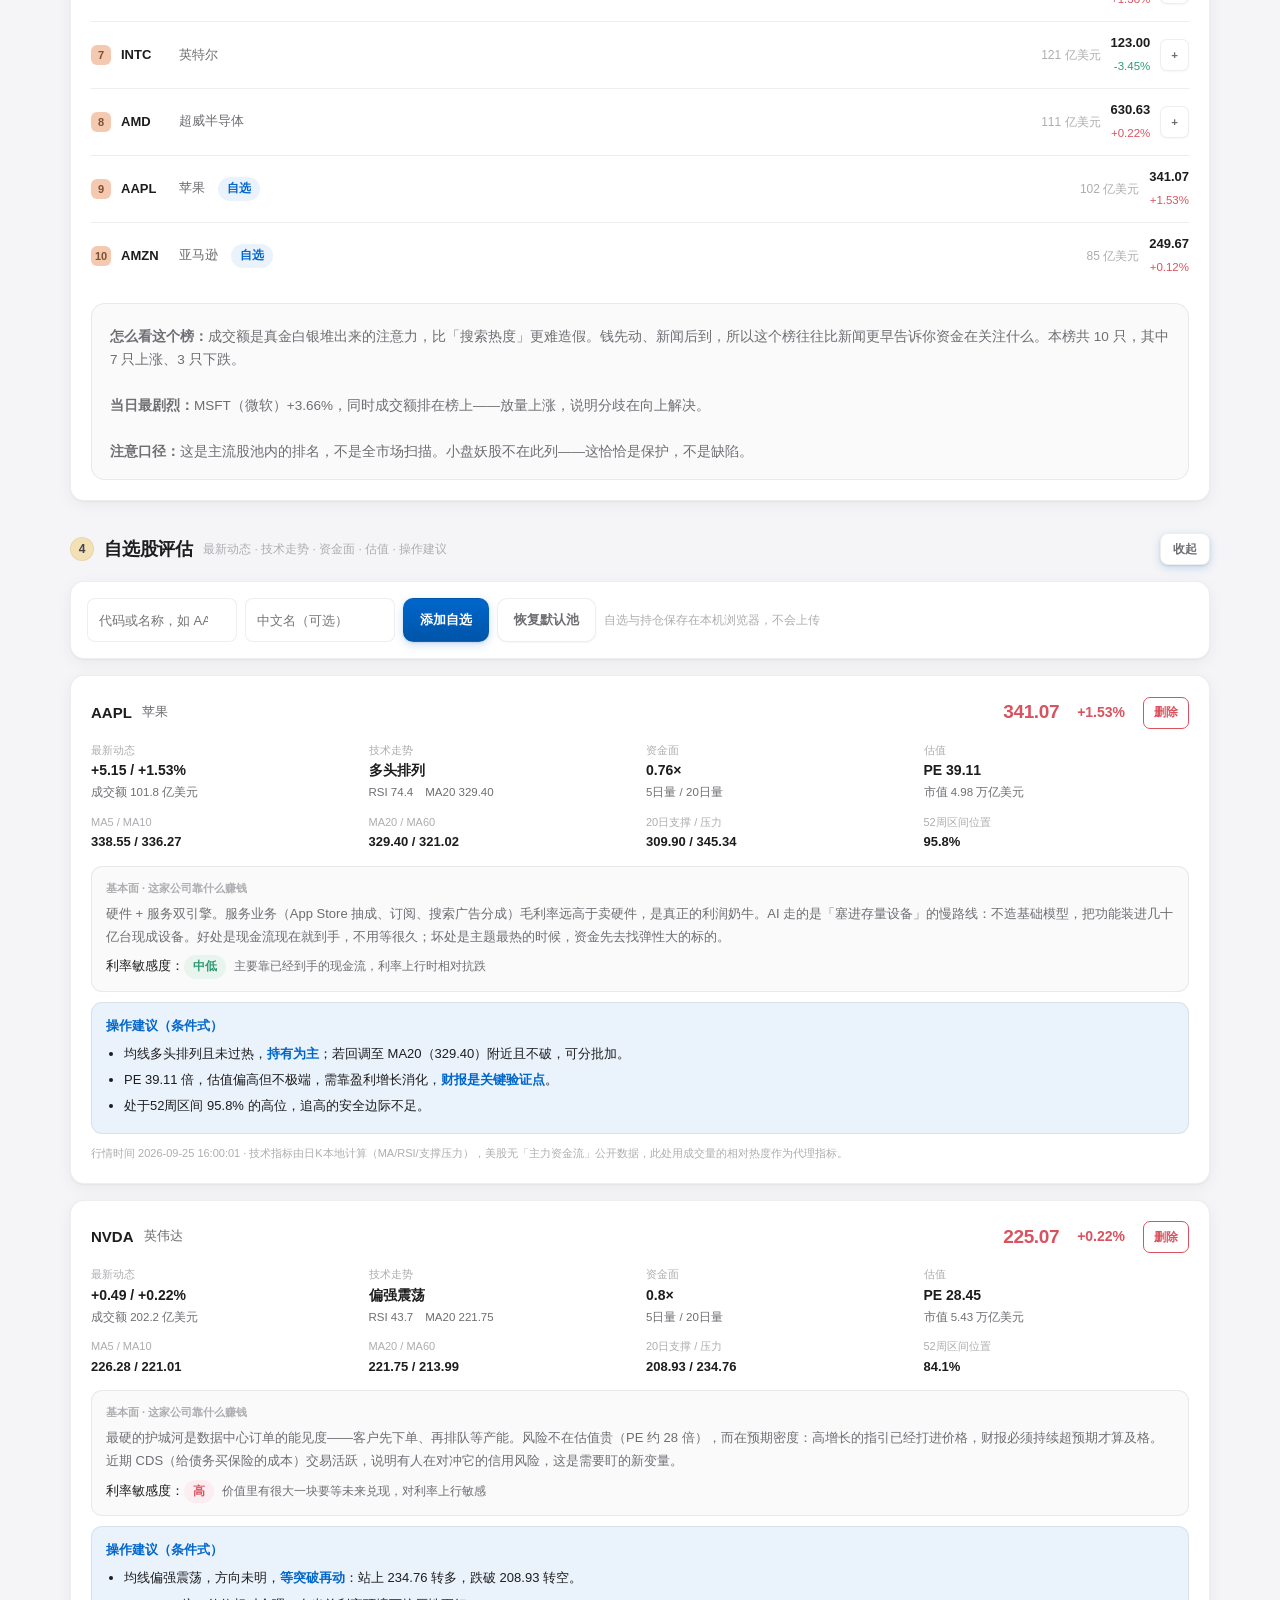
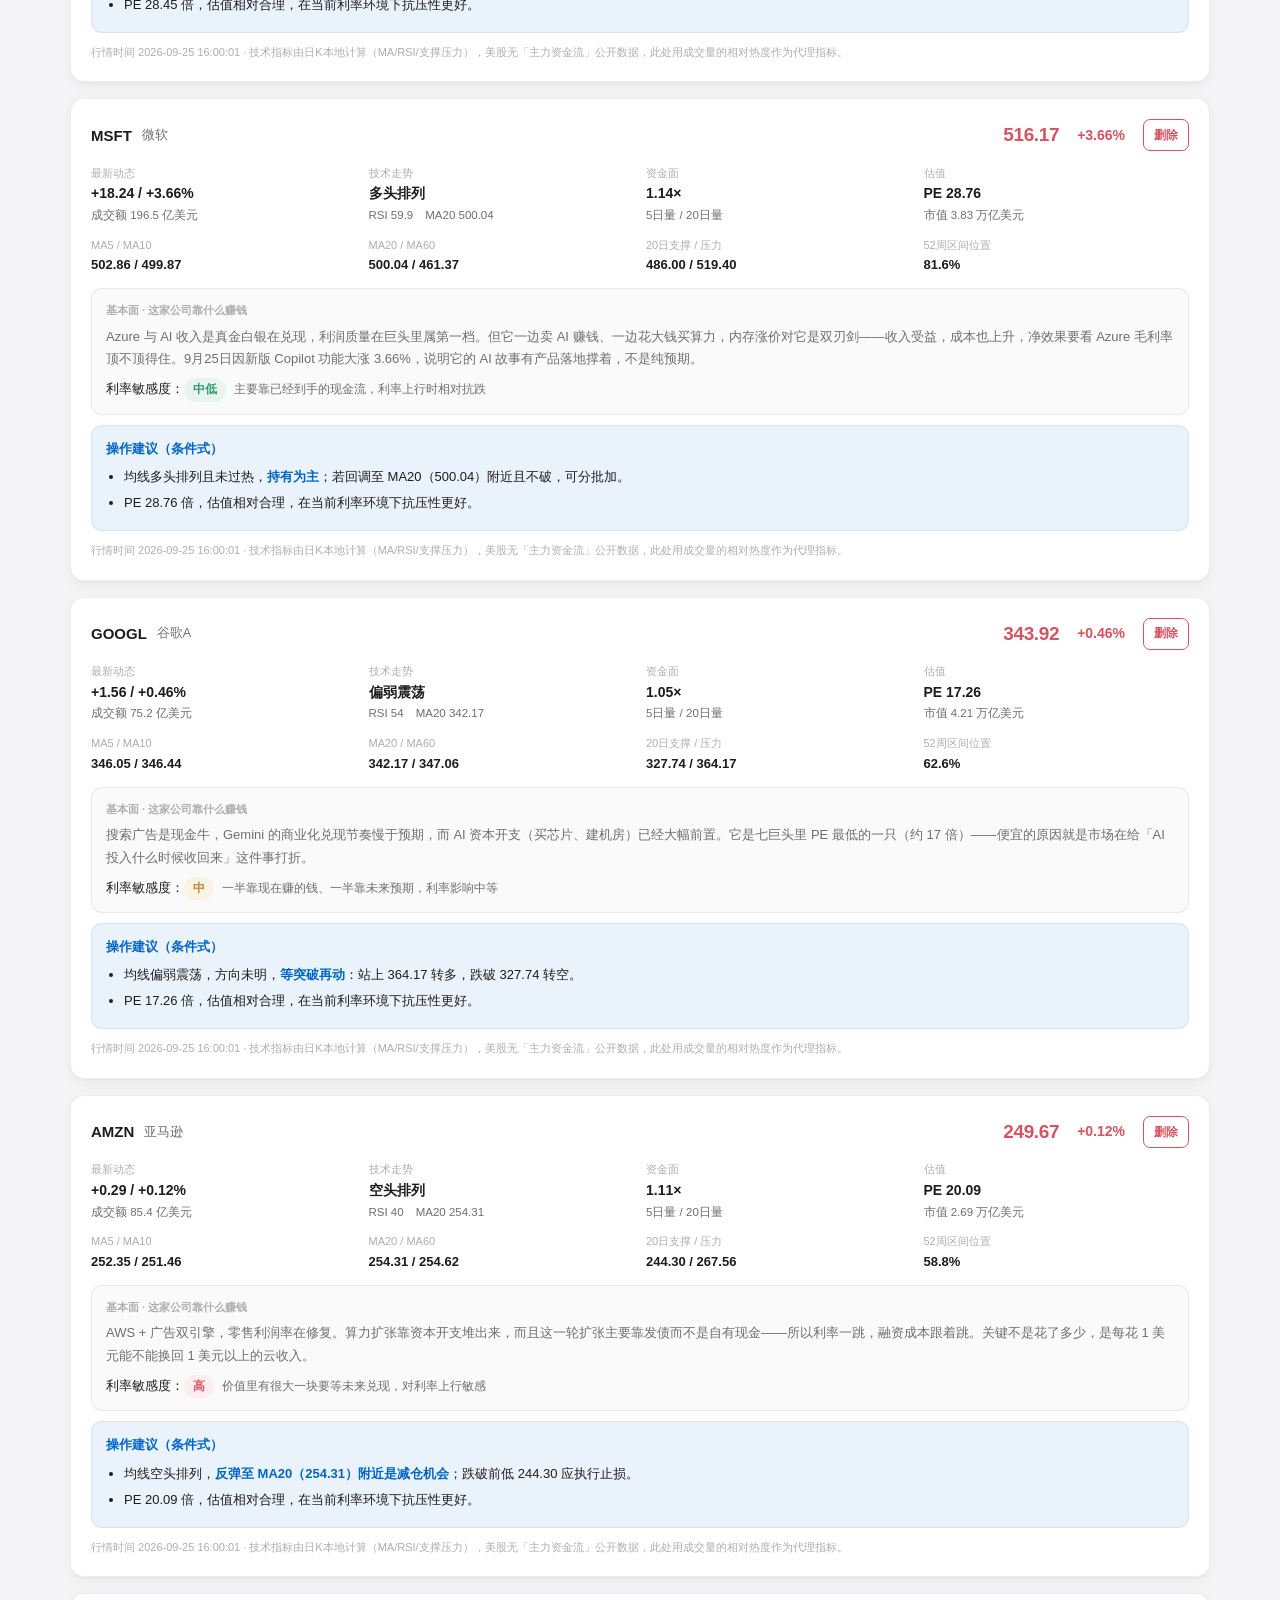
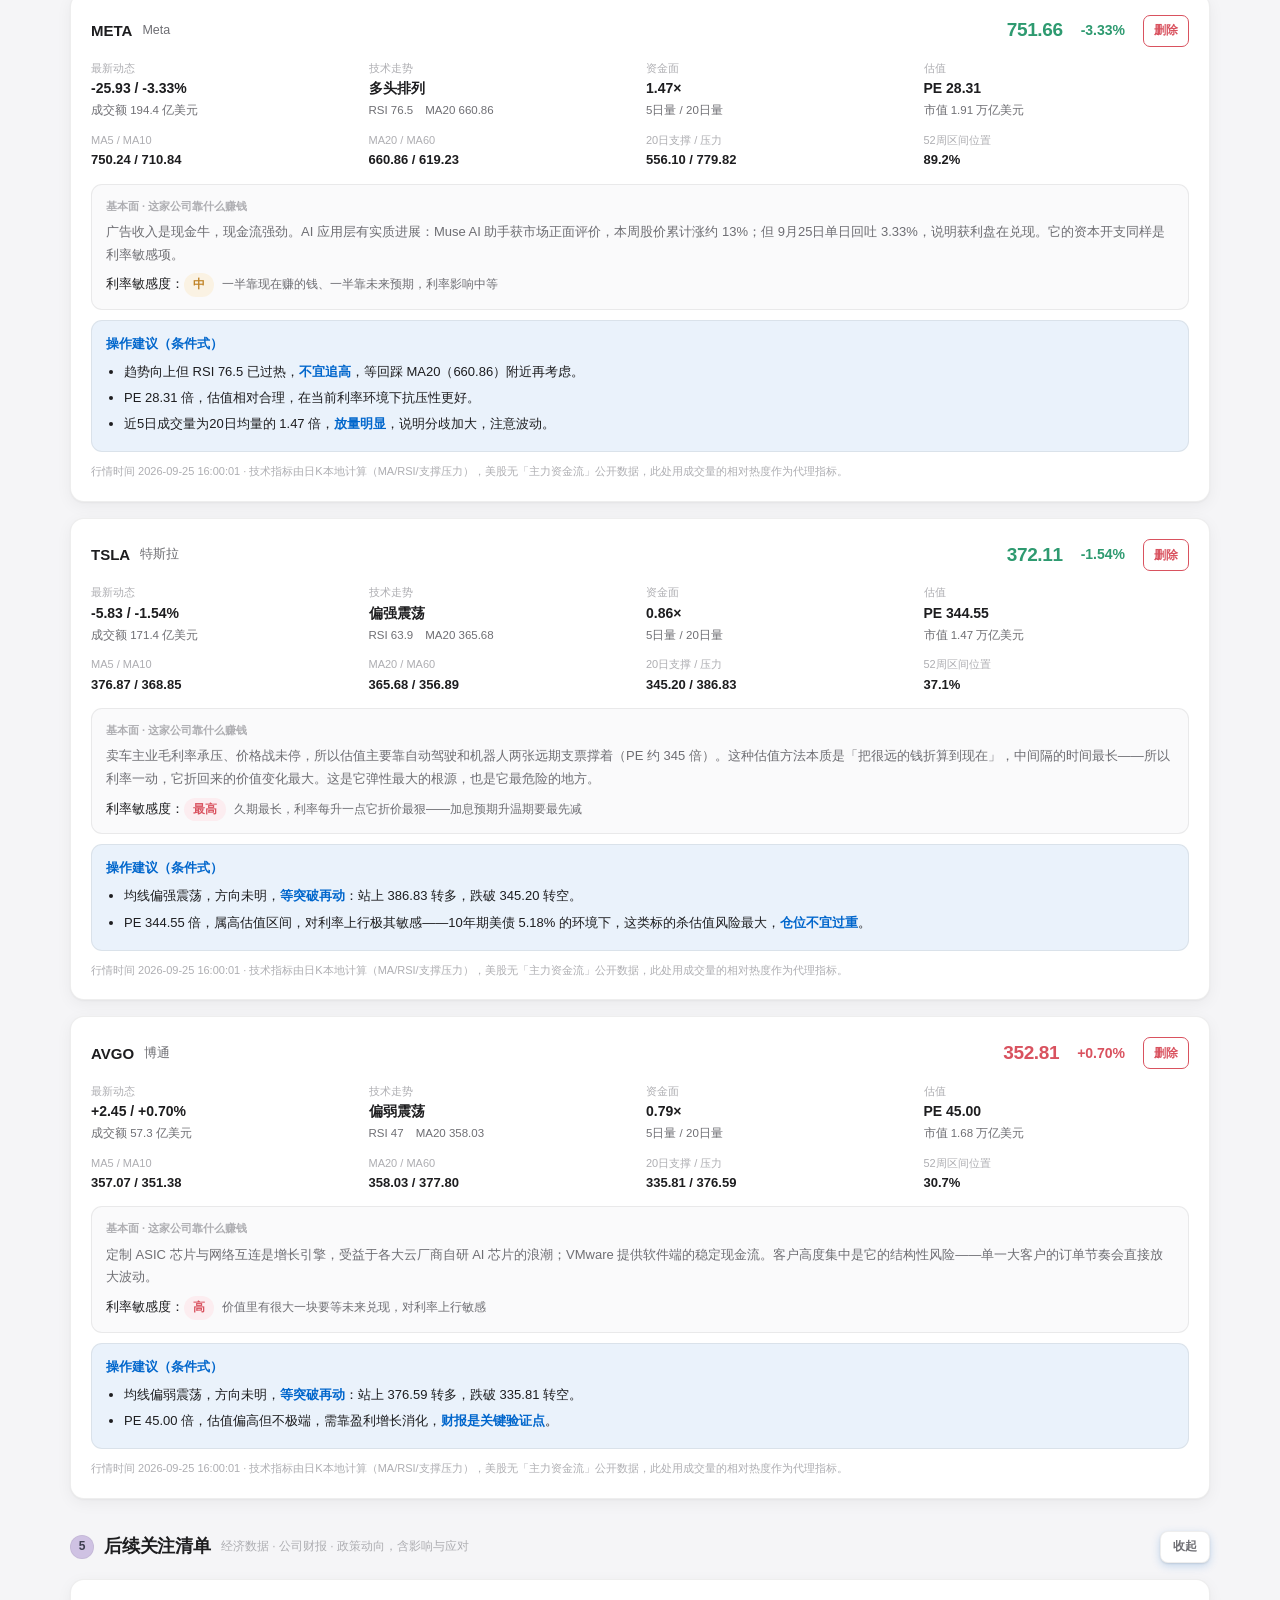
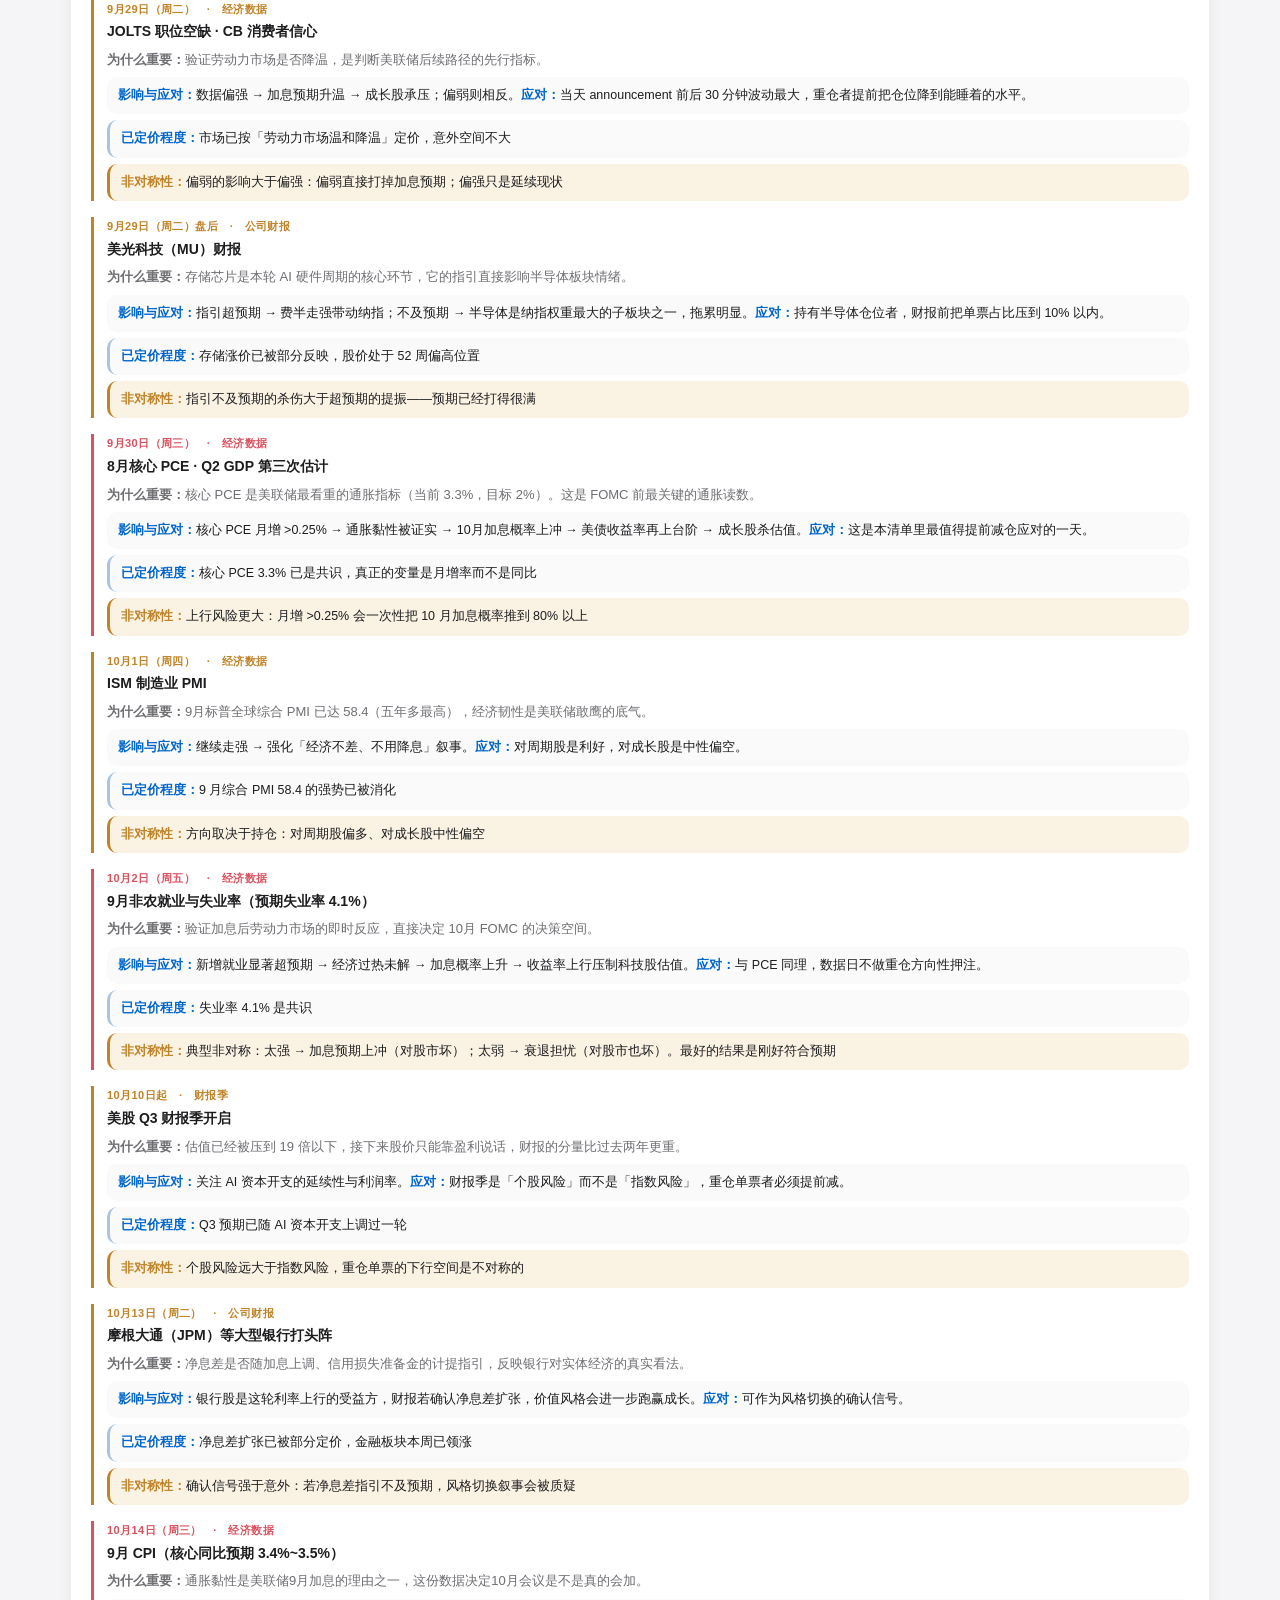
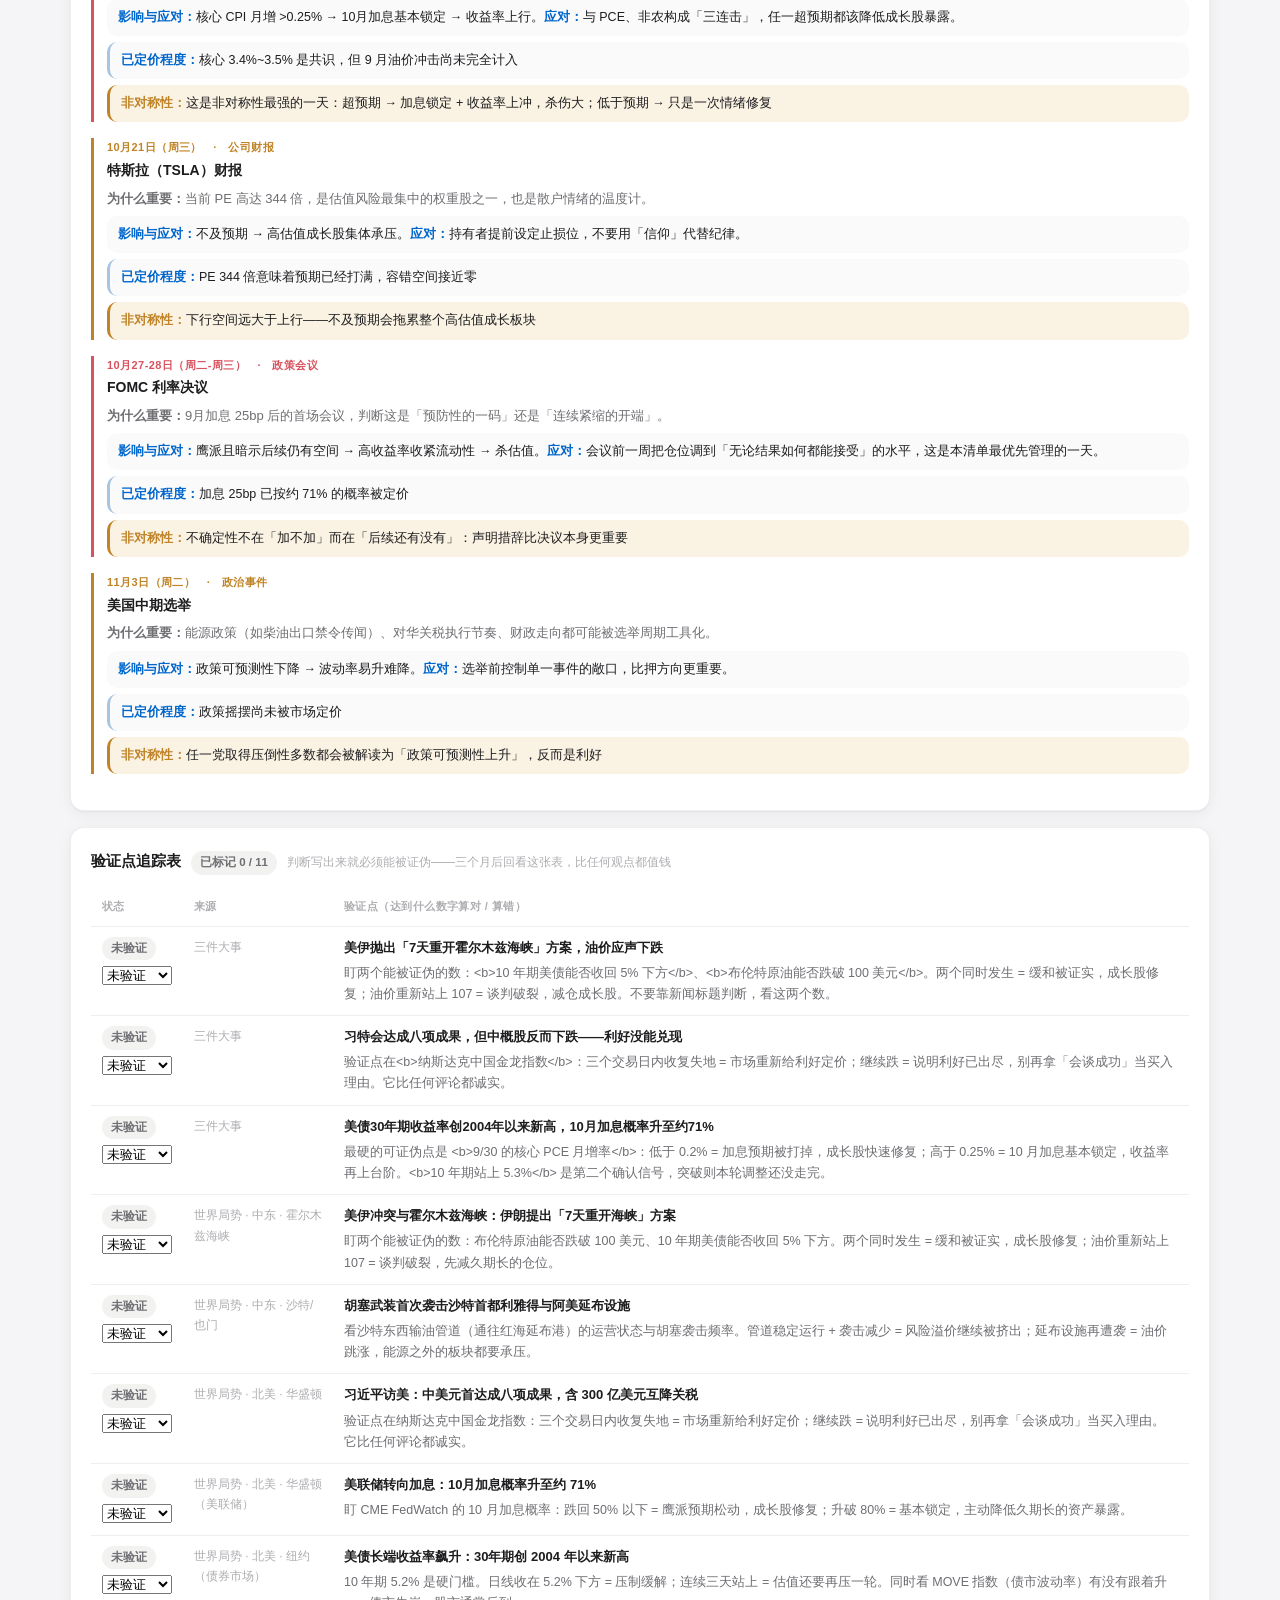
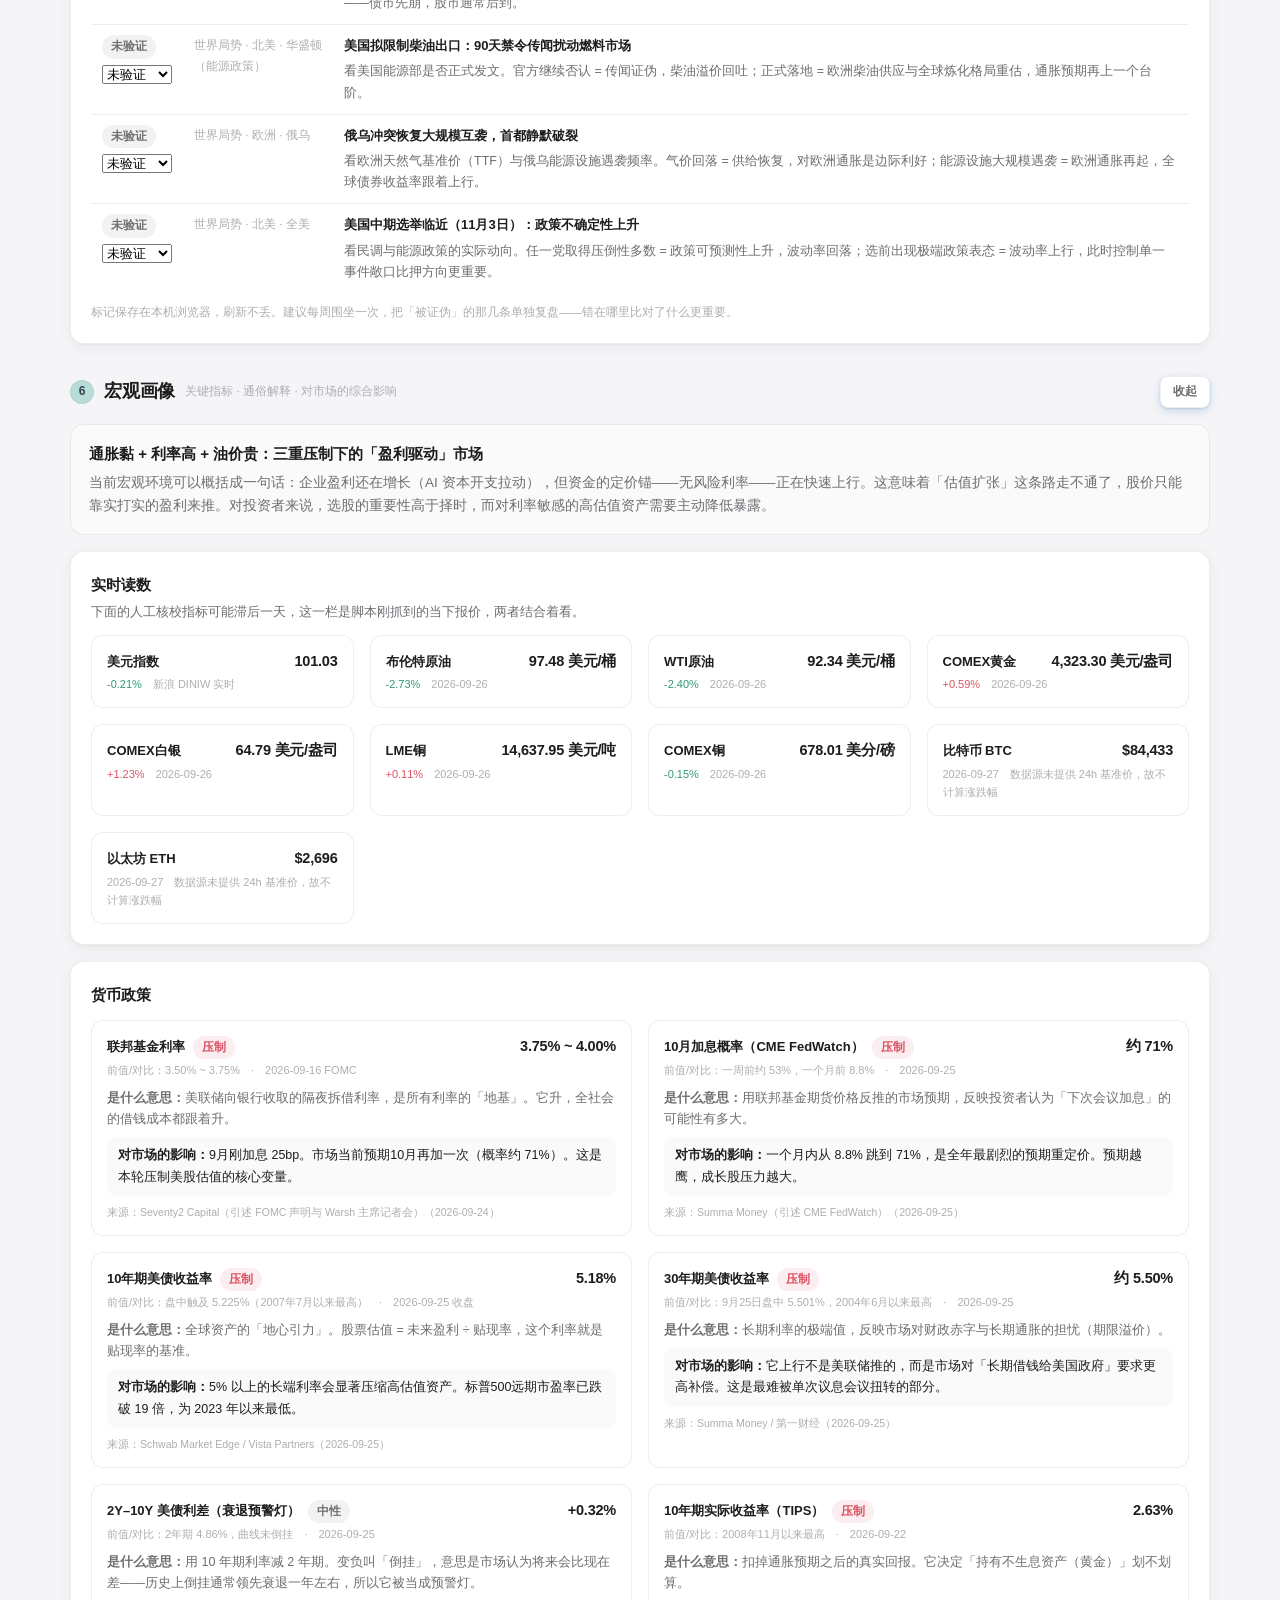
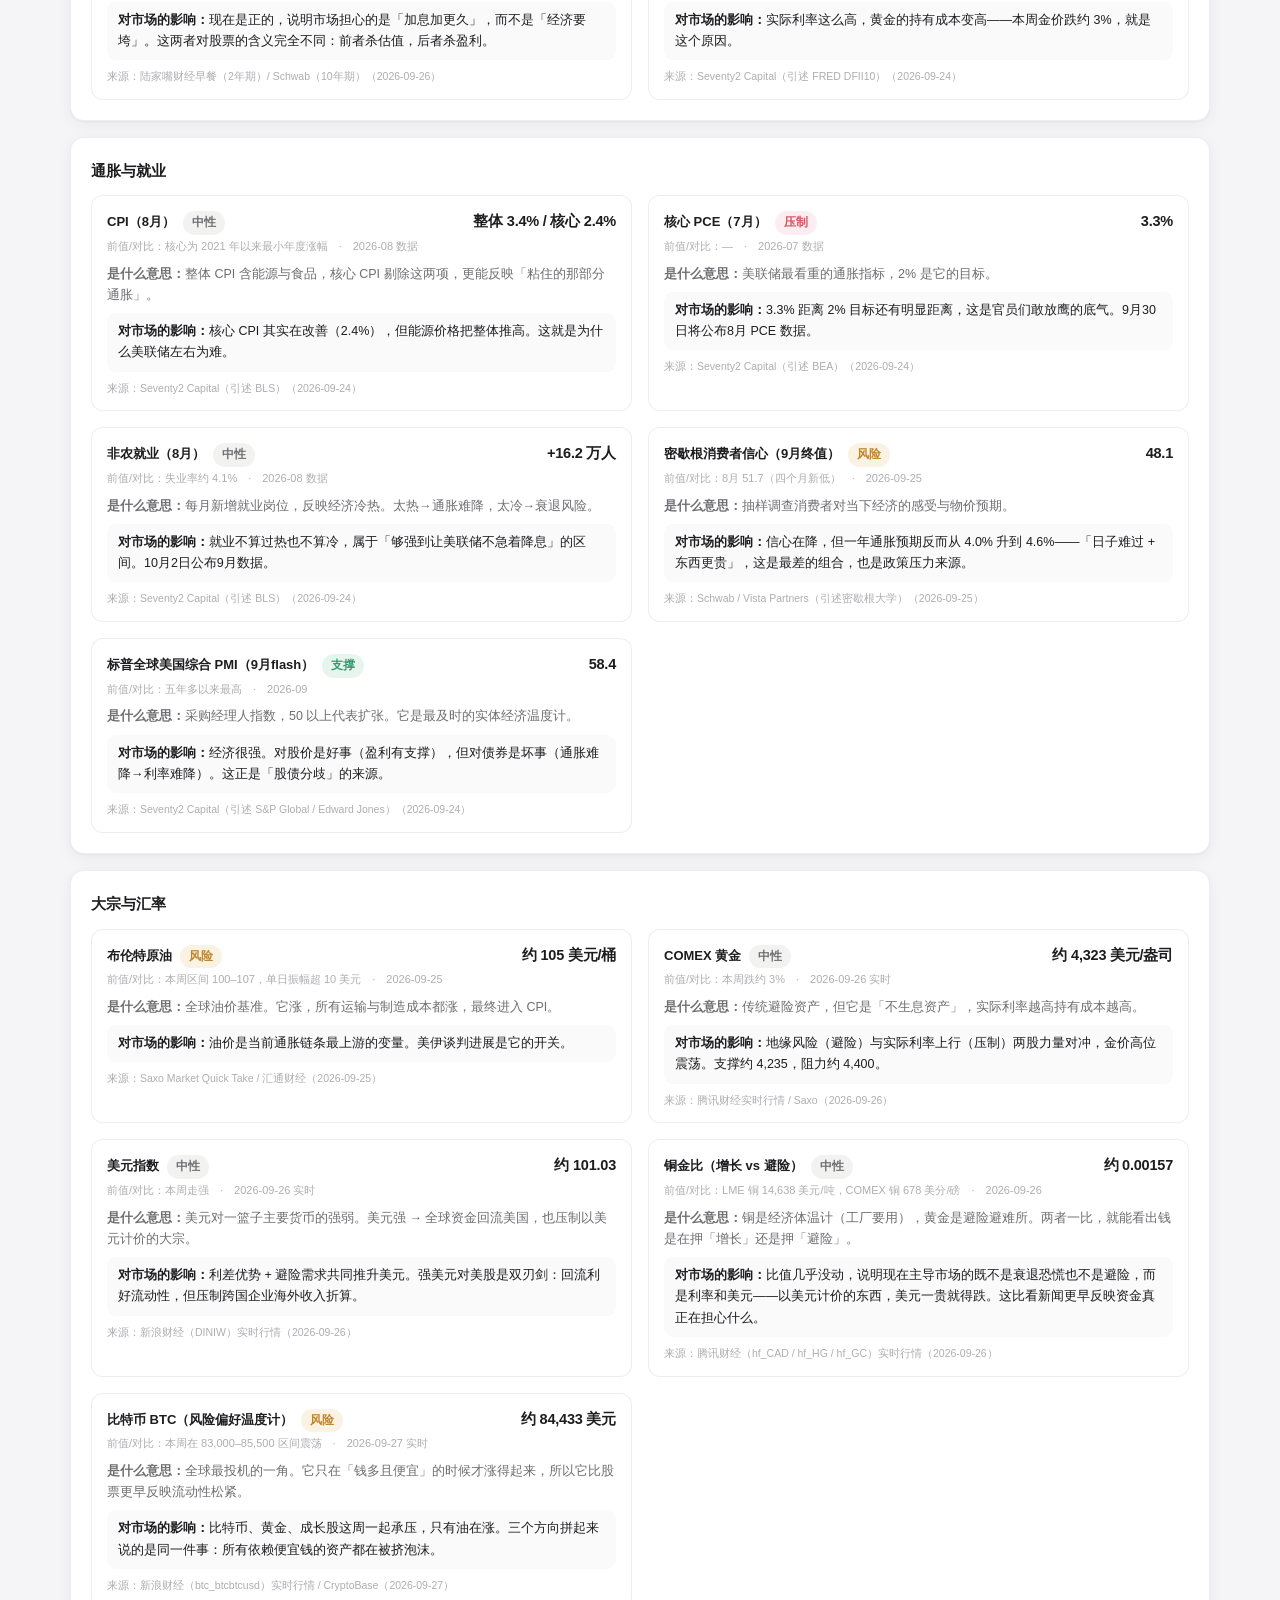
==== commit 8d120da9: "feat: 纳指100(NDX,30608)替换纳斯达克综指 + 移动端顶部重排(顶栏按键单行不挤) + 导航序号改干净圆形徽标" ====
--- a/index.html
+++ b/index.html
@@ -47,14 +47,14 @@
 <nav class="nav-wrap" id="nav-wrap">
   <div class="nav-scroll">
     <div class="nav-in" id="nav-in">
-      <a href="#market" class="on">① 市场总览</a>
-      <a href="#top3">② 三件大事</a>
-      <a href="#logic">③ 交易逻辑</a>
-      <a href="#stocks">④ 自选股</a>
-      <a href="#watch">⑤ 关注清单</a>
-      <a href="#macro">⑥ 宏观画像</a>
-      <a href="#decision">⑦ 决策中心</a>
-      <a href="#world">⑧ 世界局势</a>
+      <a href="#market" class="on"><i class="nav-no">1</i><span>市场总览</span></a>
+      <a href="#top3"><i class="nav-no">2</i><span>三件大事</span></a>
+      <a href="#logic"><i class="nav-no">3</i><span>交易逻辑</span></a>
+      <a href="#stocks"><i class="nav-no">4</i><span>自选股</span></a>
+      <a href="#watch"><i class="nav-no">5</i><span>关注清单</span></a>
+      <a href="#macro"><i class="nav-no">6</i><span>宏观画像</span></a>
+      <a href="#decision"><i class="nav-no">7</i><span>决策中心</span></a>
+      <a href="#world"><i class="nav-no">8</i><span>世界局势</span></a>
     </div>
     <div class="nav-fade" id="nav-fade"><span>›</span></div>
   </div>
--- a/assets/style.css
+++ b/assets/style.css
@@ -245,15 +245,24 @@
 }
 .nav-in::-webkit-scrollbar { display: none; }
 .nav a {
-  flex: 0 0 auto; margin: 5px 2px; padding: 7px 13px; min-height: 32px;
-  display: flex; align-items: center;
+  flex: 0 0 auto; margin: 5px 2px; padding: 7px 13px 7px 9px; min-height: 34px;
+  display: flex; align-items: center; gap: 8px;
   font-size: 13px; color: var(--text-2);
-  border-radius: 8px; white-space: nowrap;
+  border-radius: 9px; white-space: nowrap;
   transition: color .16s, background .16s, transform .1s;
 }
 .nav a:hover { color: var(--text); text-decoration: none; background: var(--idle-soft); }
 .nav a:active { transform: scale(.95); }
 .nav a.on { color: var(--accent); background: var(--accent-soft); font-weight: 600; }
+/* 干净的圆形序号徽标，替代笨重的 ①②③ 字符 */
+.nav-no {
+  flex: 0 0 auto; display: inline-flex; align-items: center; justify-content: center;
+  width: 19px; height: 19px; border-radius: 50%;
+  font-style: normal; font-size: 11px; font-weight: 700; line-height: 1;
+  background: var(--idle-soft); color: var(--text-2);
+  transition: background .16s, color .16s;
+}
+.nav a.on .nav-no { background: var(--accent); color: #fff; box-shadow: 0 2px 6px var(--ring); }
 .nav-fade {
   position: absolute; right: 0; top: 0; bottom: 0; width: 46px;
   pointer-events: none; display: none;
@@ -275,7 +284,7 @@
 .sec-hd h2 { margin: 0; font-size: var(--fs-sect); font-weight: 600; letter-spacing: -.01em; }
 .sec-hd .no {
   display: inline-flex; align-items: center; justify-content: center;
-  width: 24px; height: 24px; border-radius: 7px;
+  width: 24px; height: 24px; border-radius: 50%;
   font-size: 12px; font-weight: 700; color: rgba(28, 33, 48, .82); flex: 0 0 auto;
   box-shadow: inset 0 0 0 1px rgba(0, 0, 0, .05);
 }
@@ -333,6 +342,11 @@
   .hdr .meta { margin-top: 12px; }
   .hdr .meta span { padding: 3px 10px; font-size: 11px; }
   .hdr-actions { width: 100%; }
+  .hdr-top { flex-direction: column; align-items: stretch; gap: 12px; }
+  .hdr-actions { display: flex; gap: 10px; flex-wrap: nowrap; justify-content: space-between; align-items: center; }
+  .view-toggle { flex: 1 1 auto; }
+  .view-toggle .vt { flex: 1 1 0; text-align: center; }
+  .theme-btn { flex: 0 0 auto; white-space: nowrap; }
 }
 /* 世界局势：窄屏时左右两栏堆叠，避免挤压 */
 @media (max-width: 900px) {
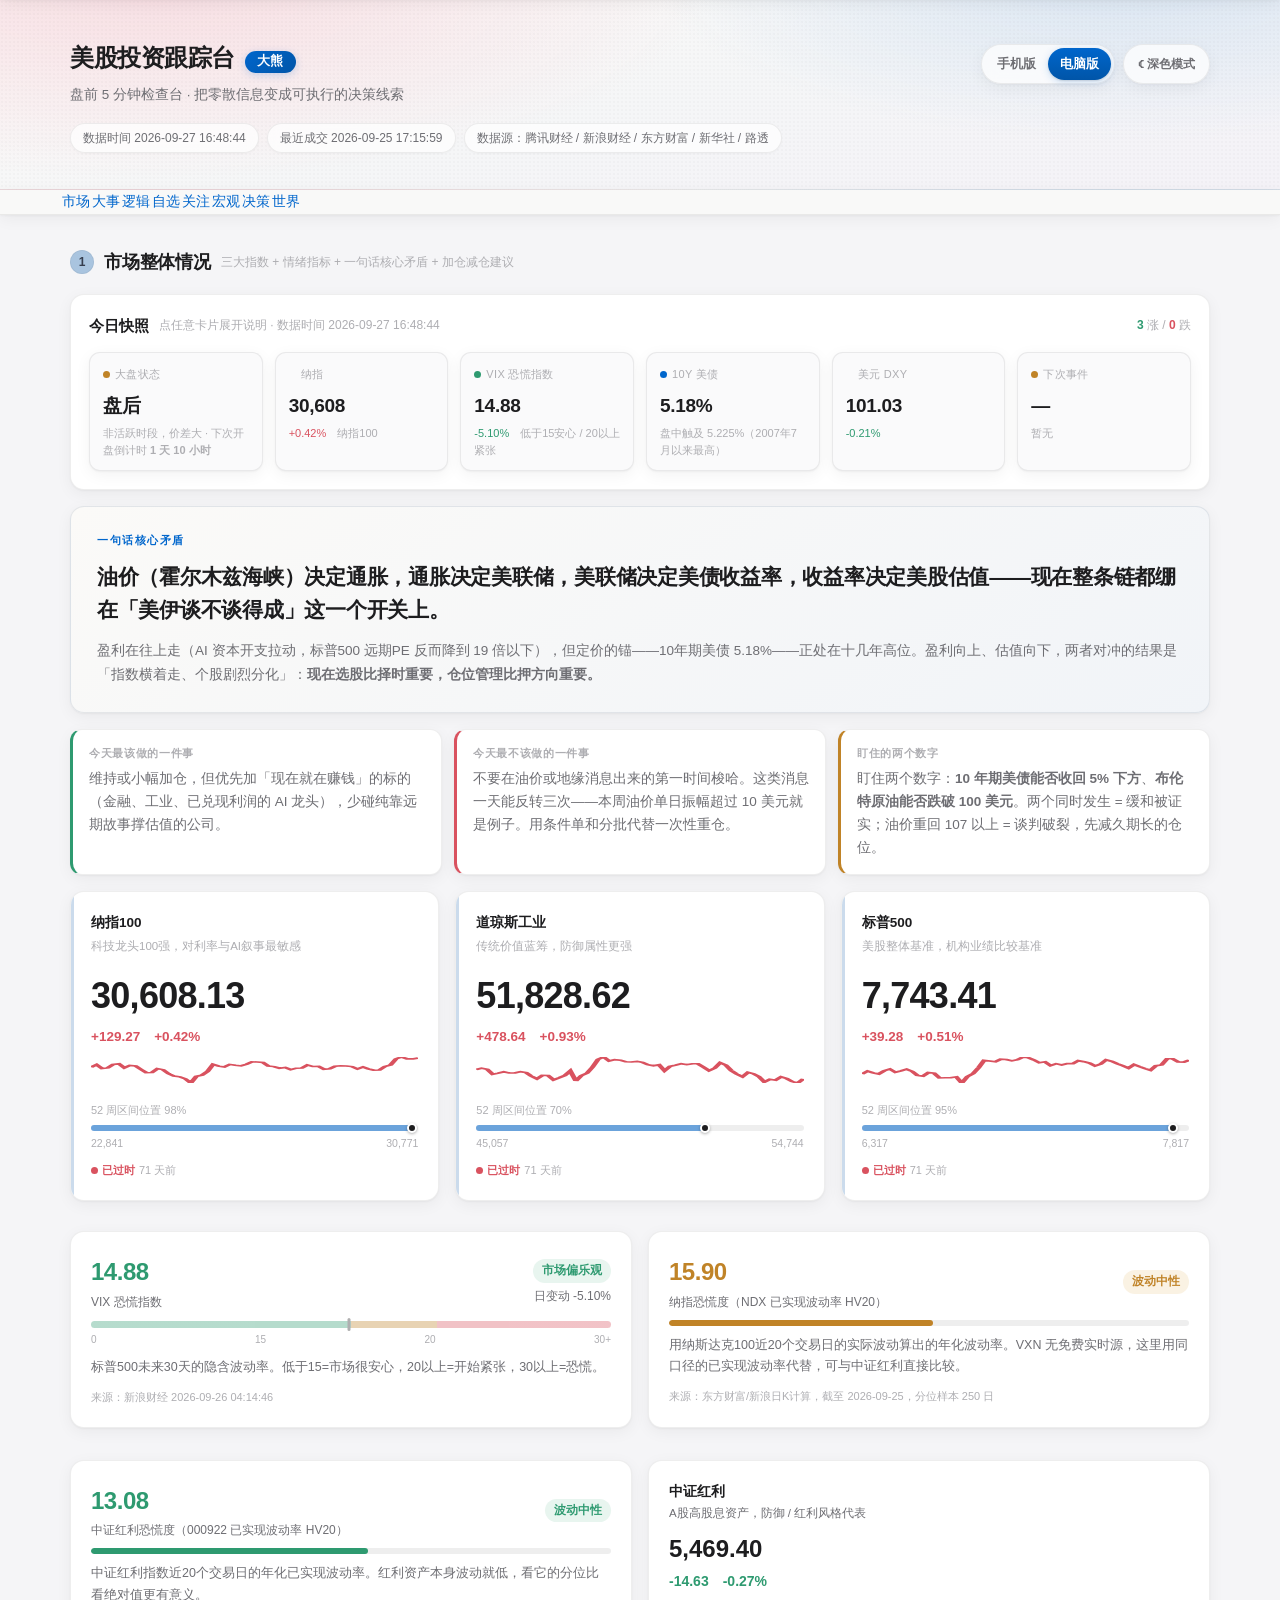
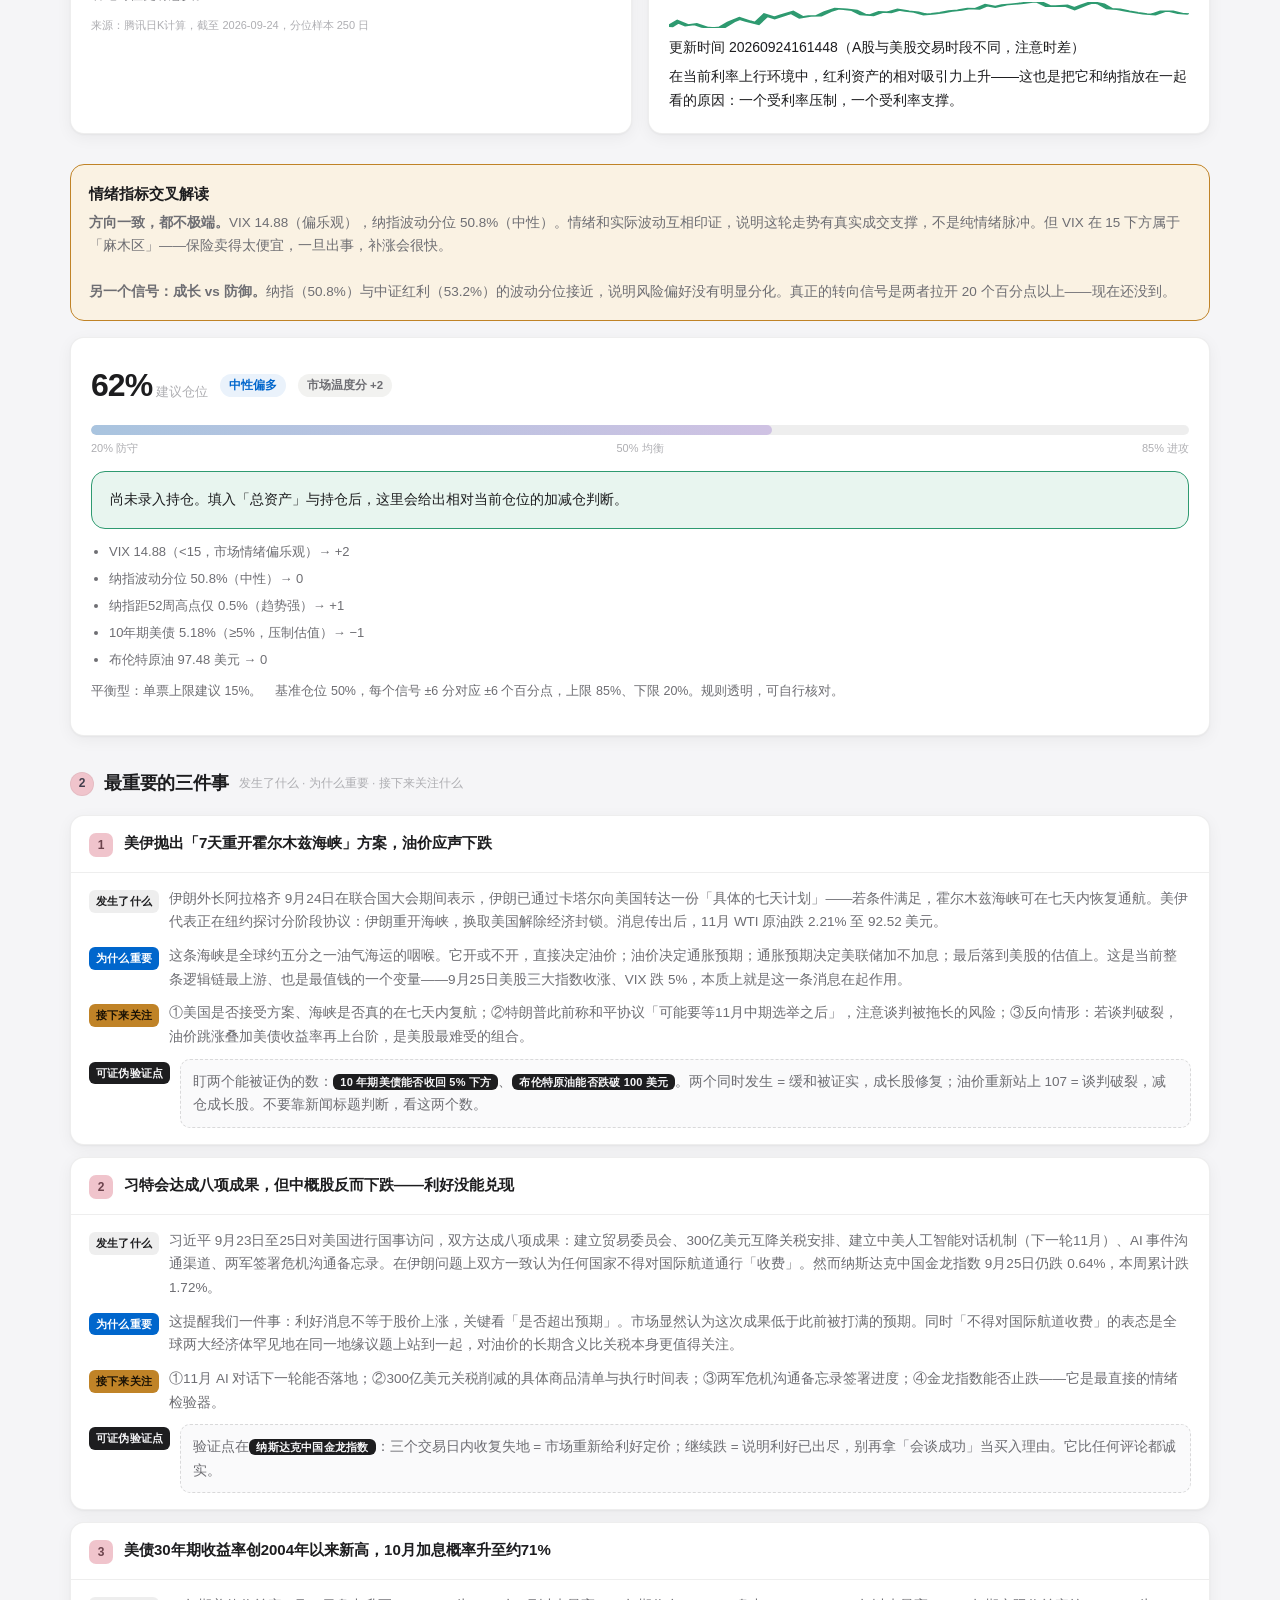
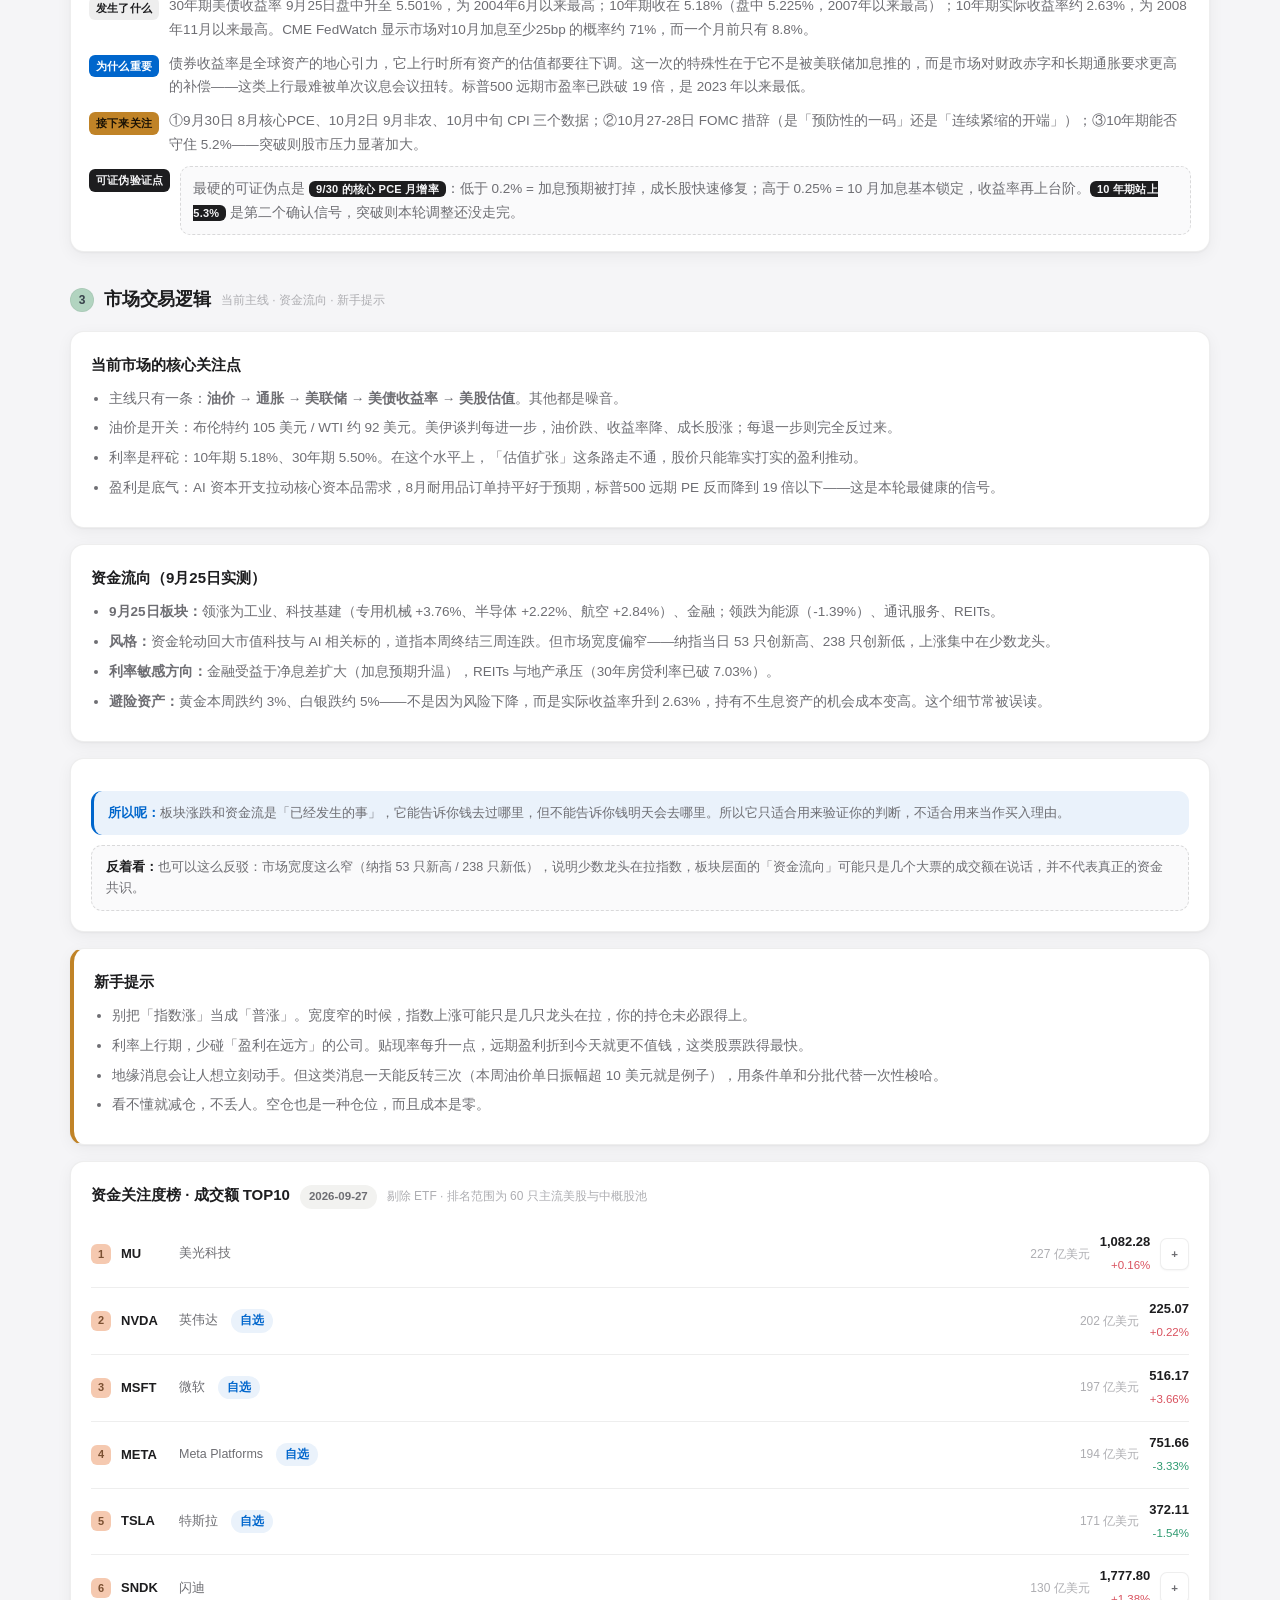
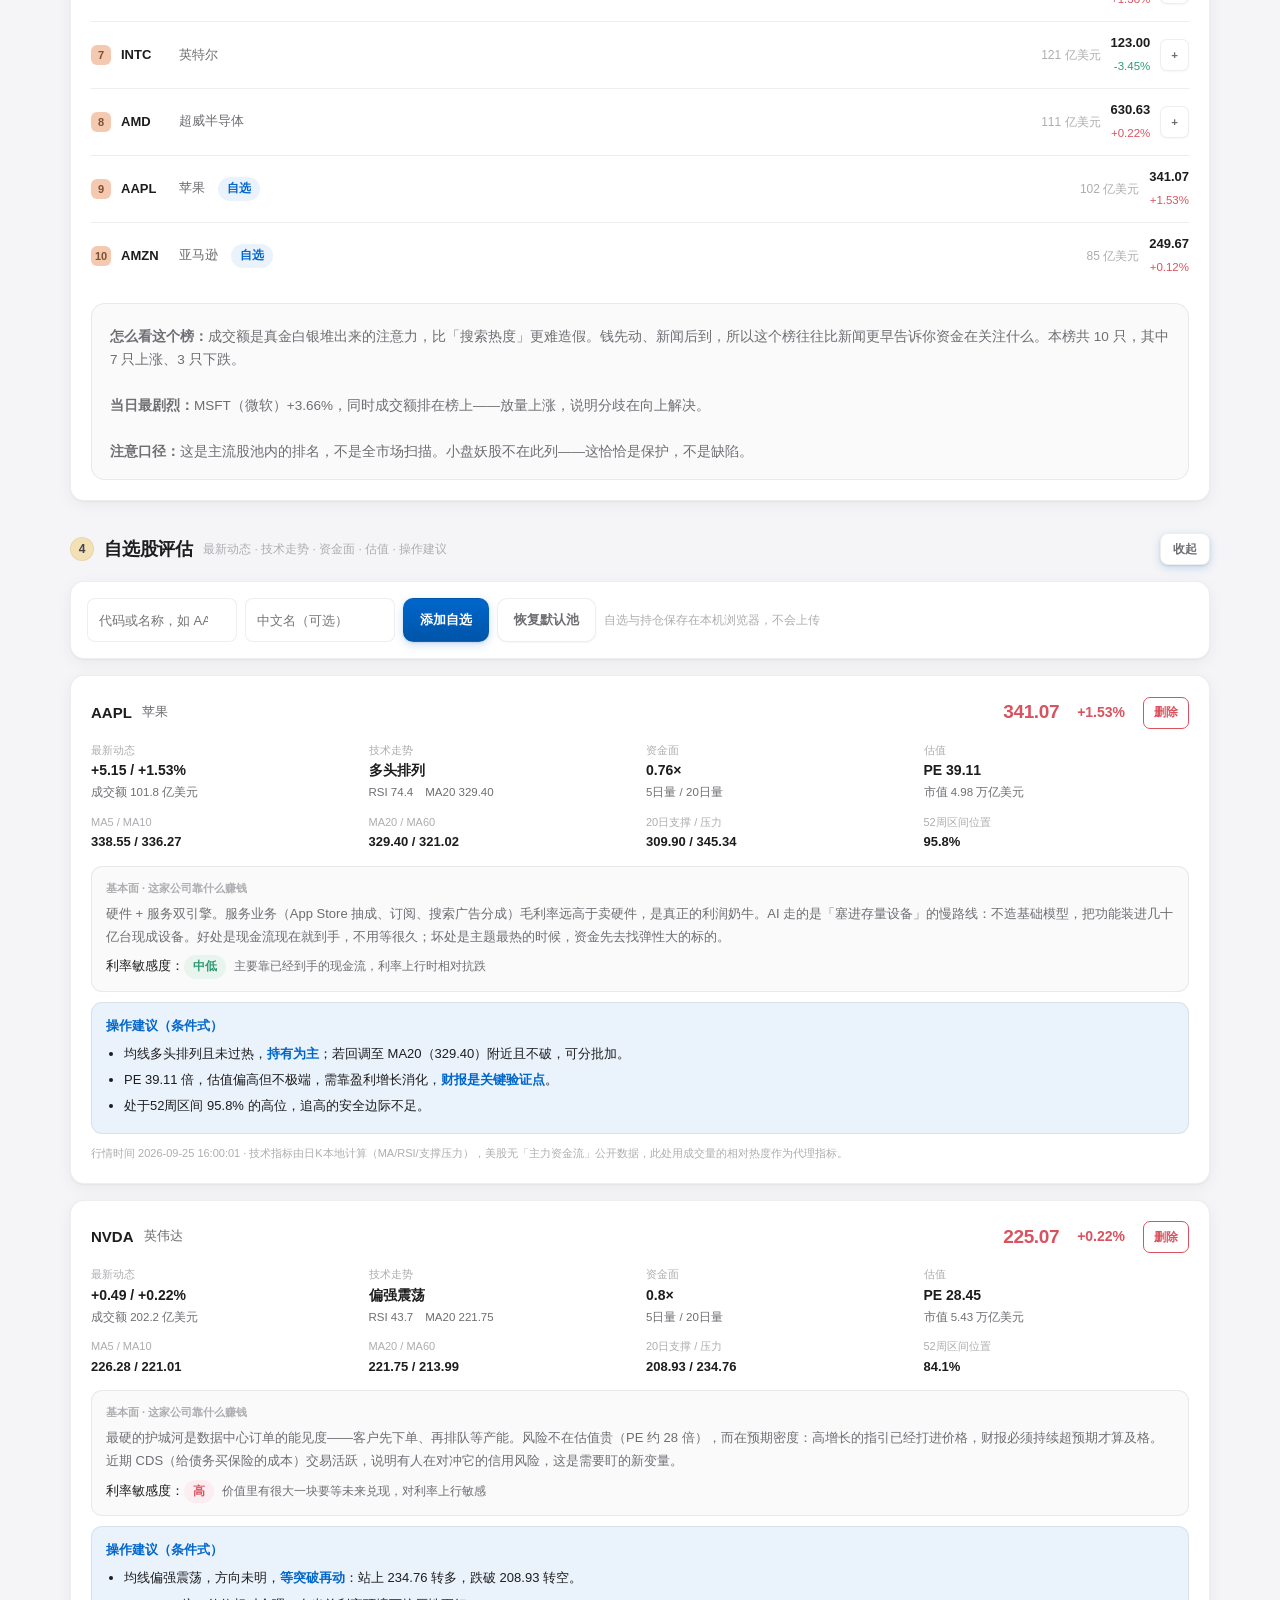
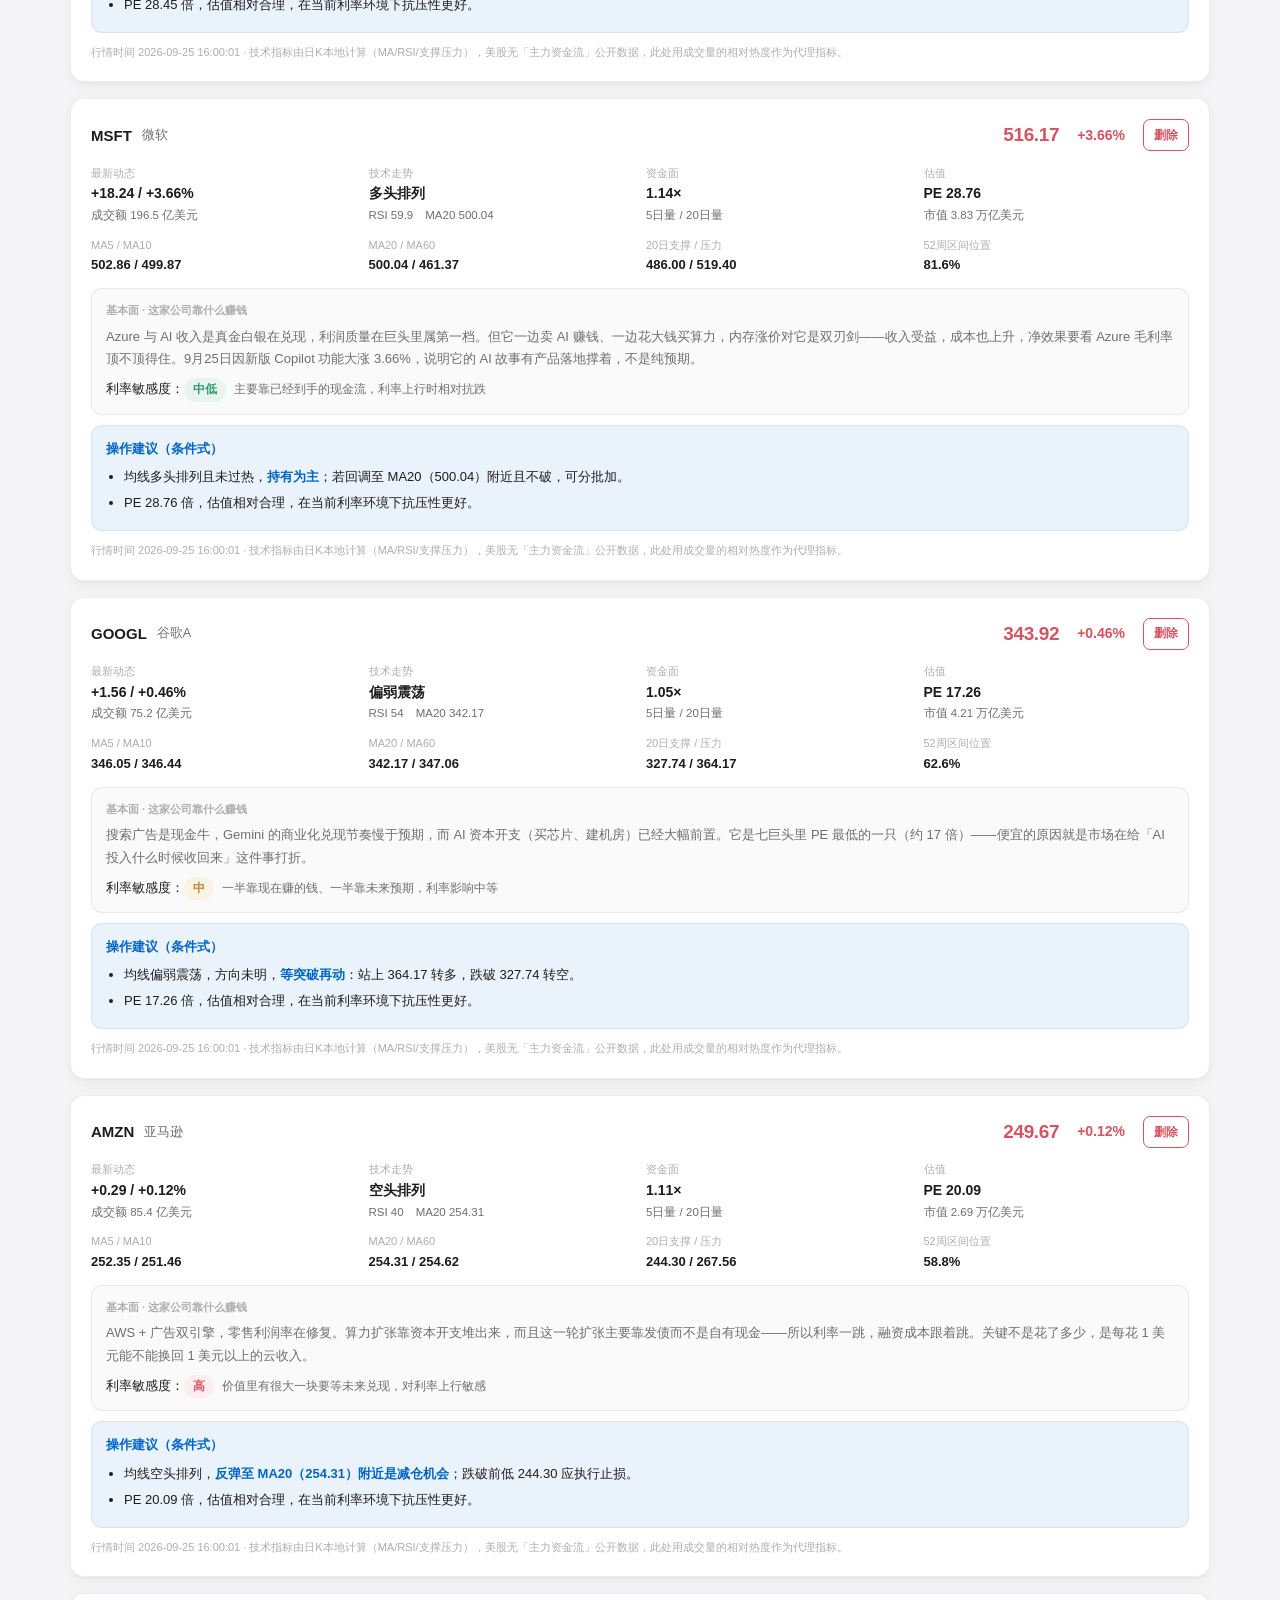
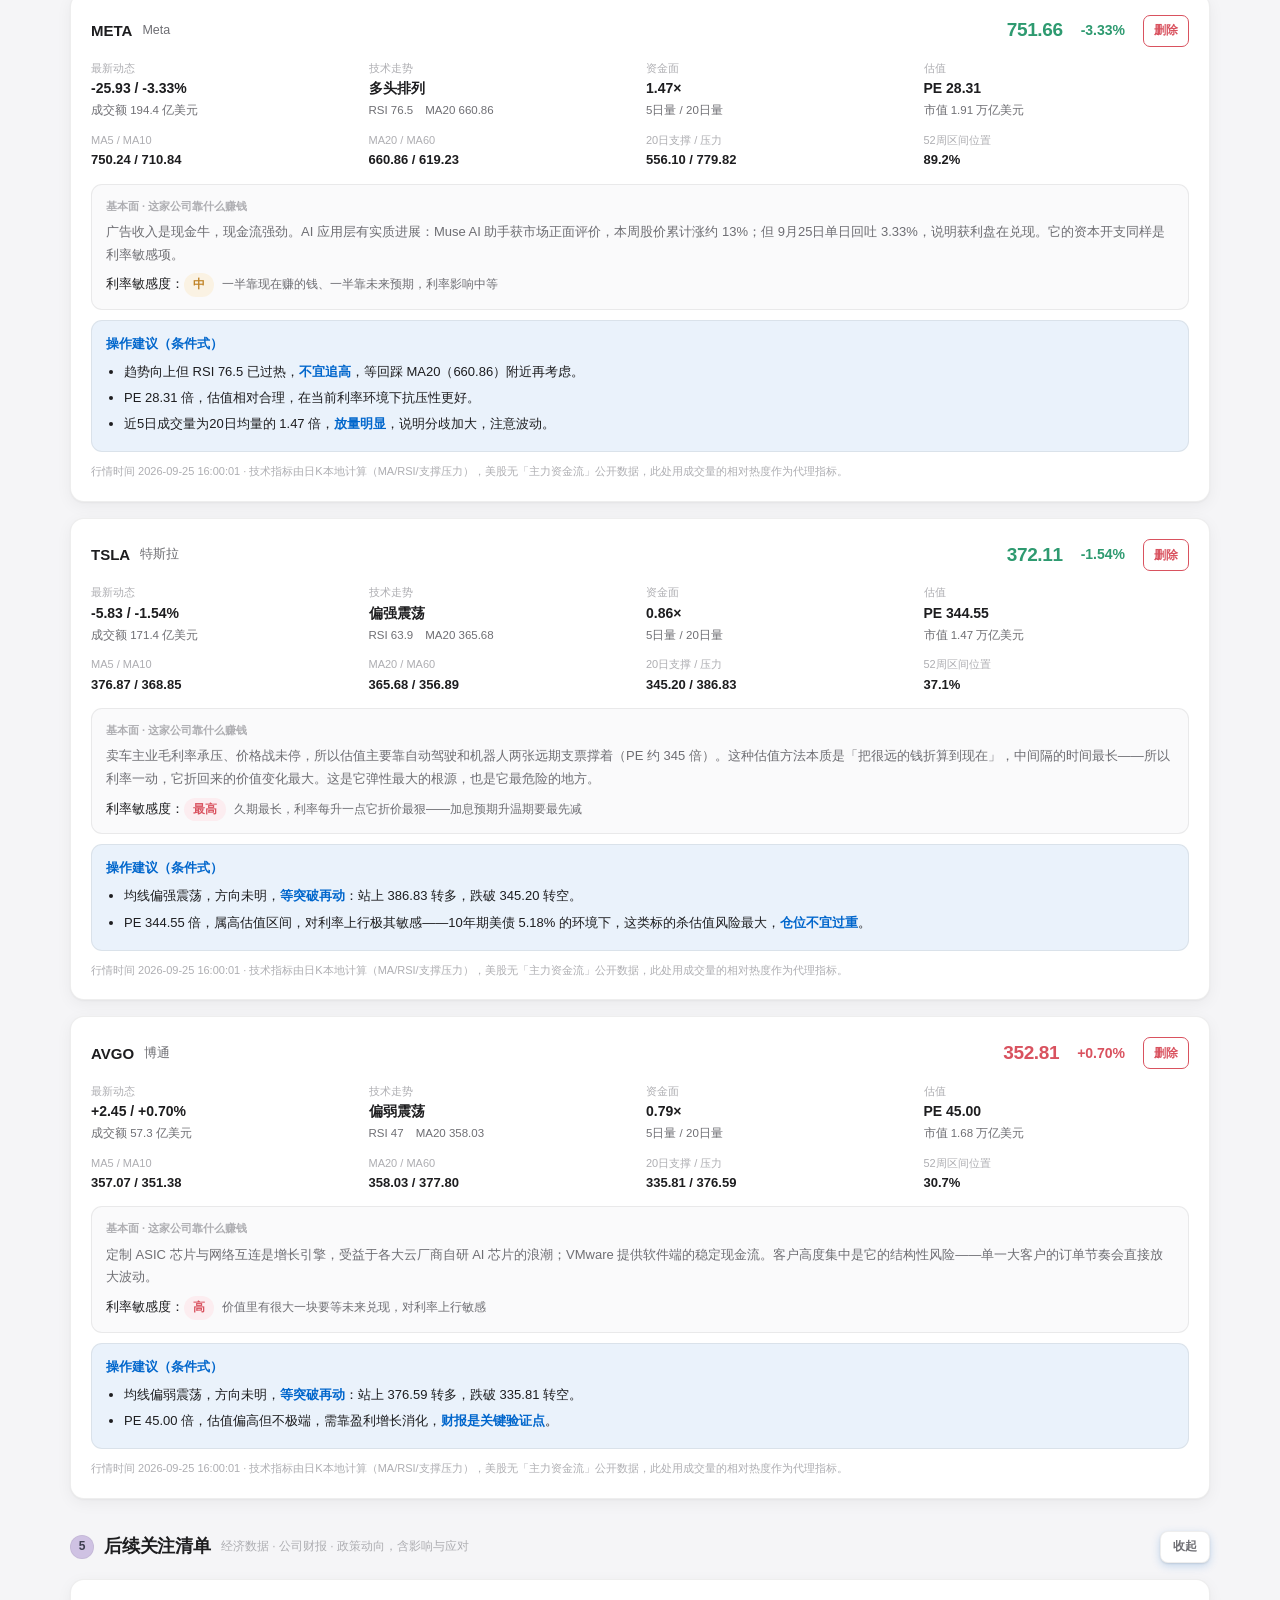
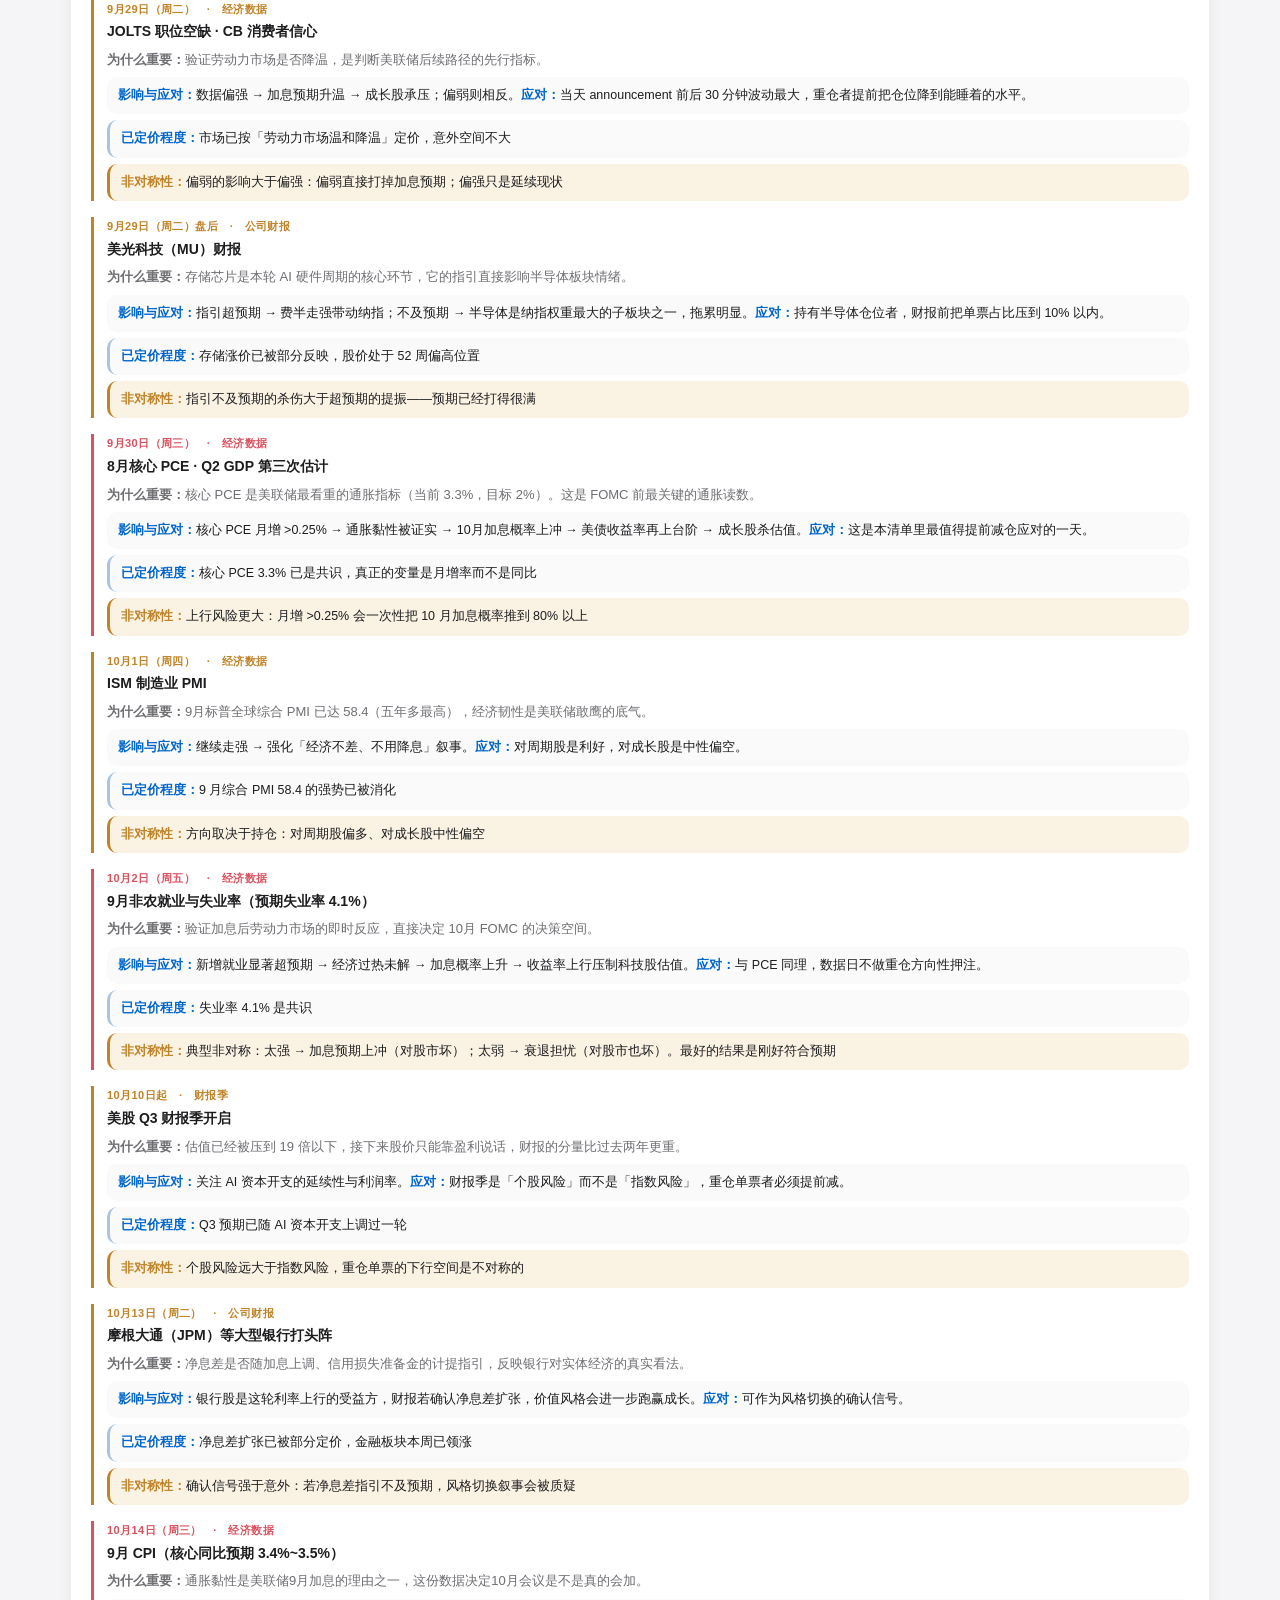
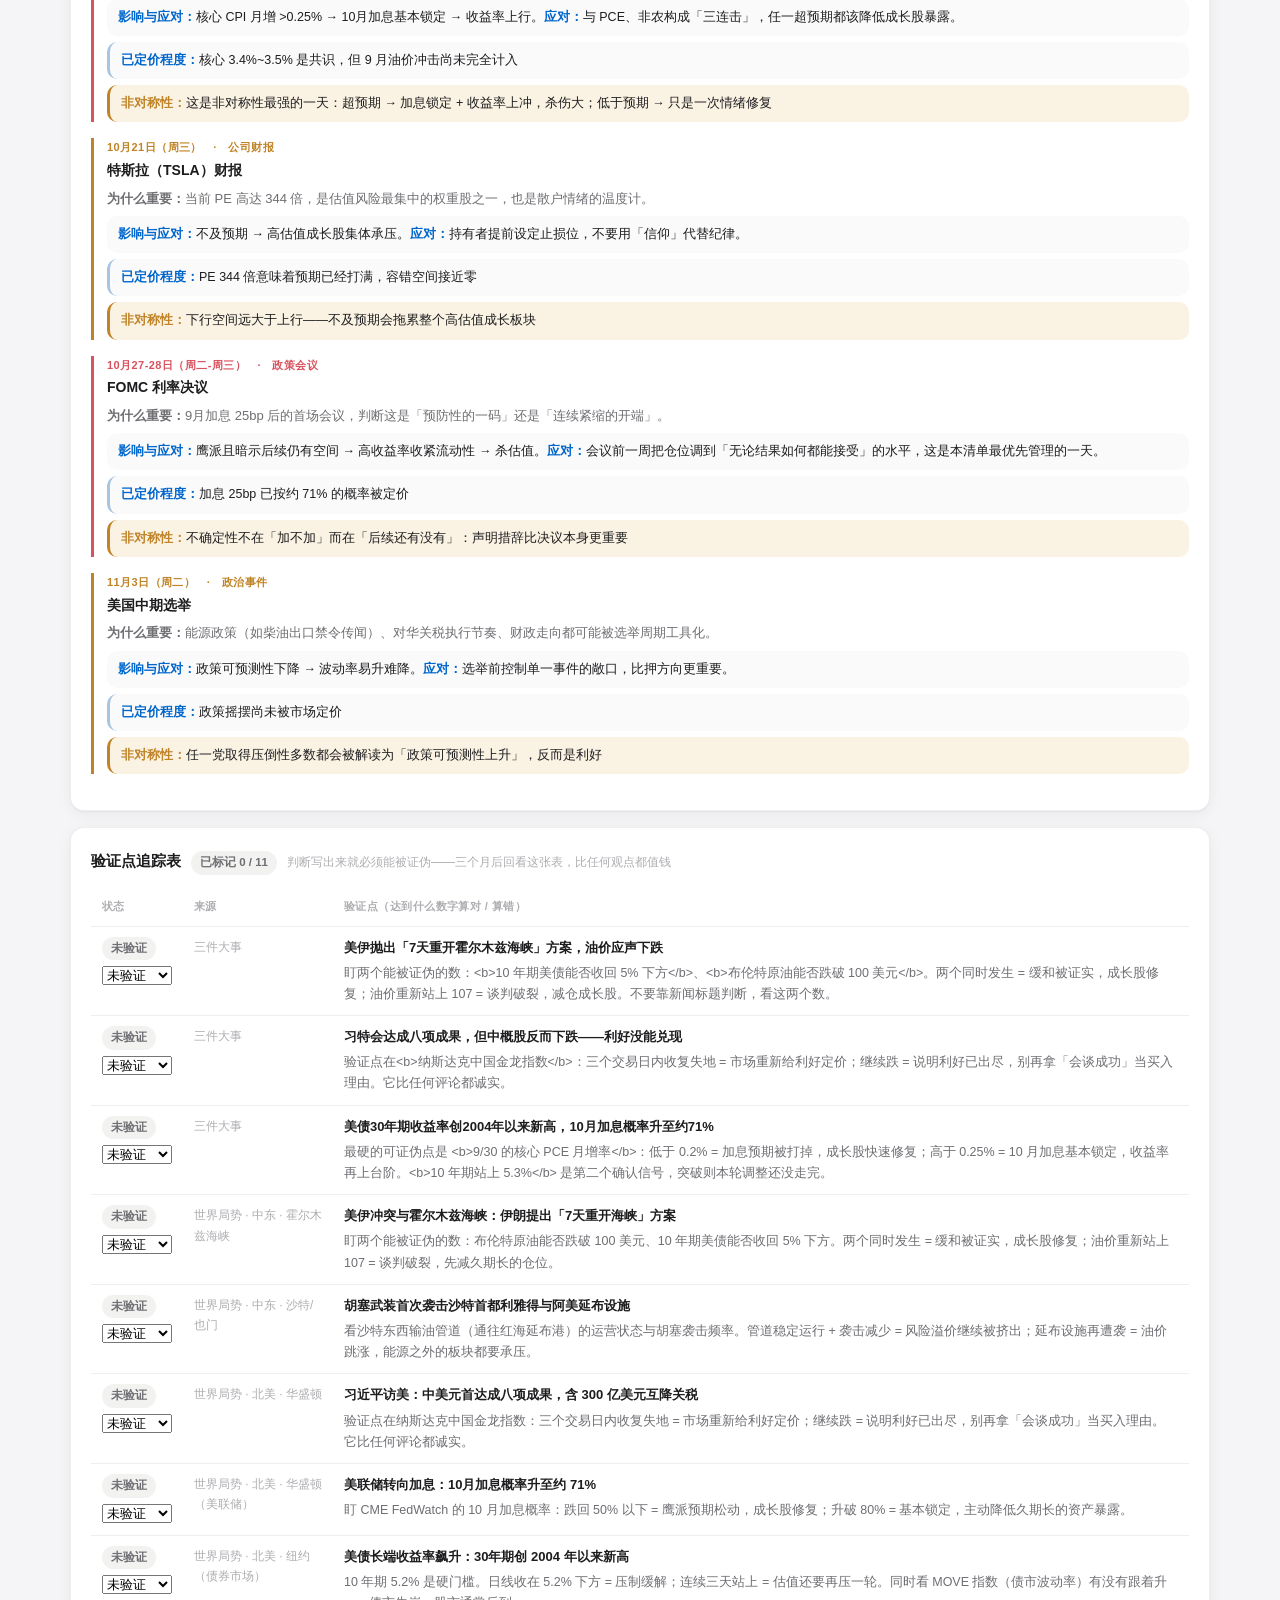
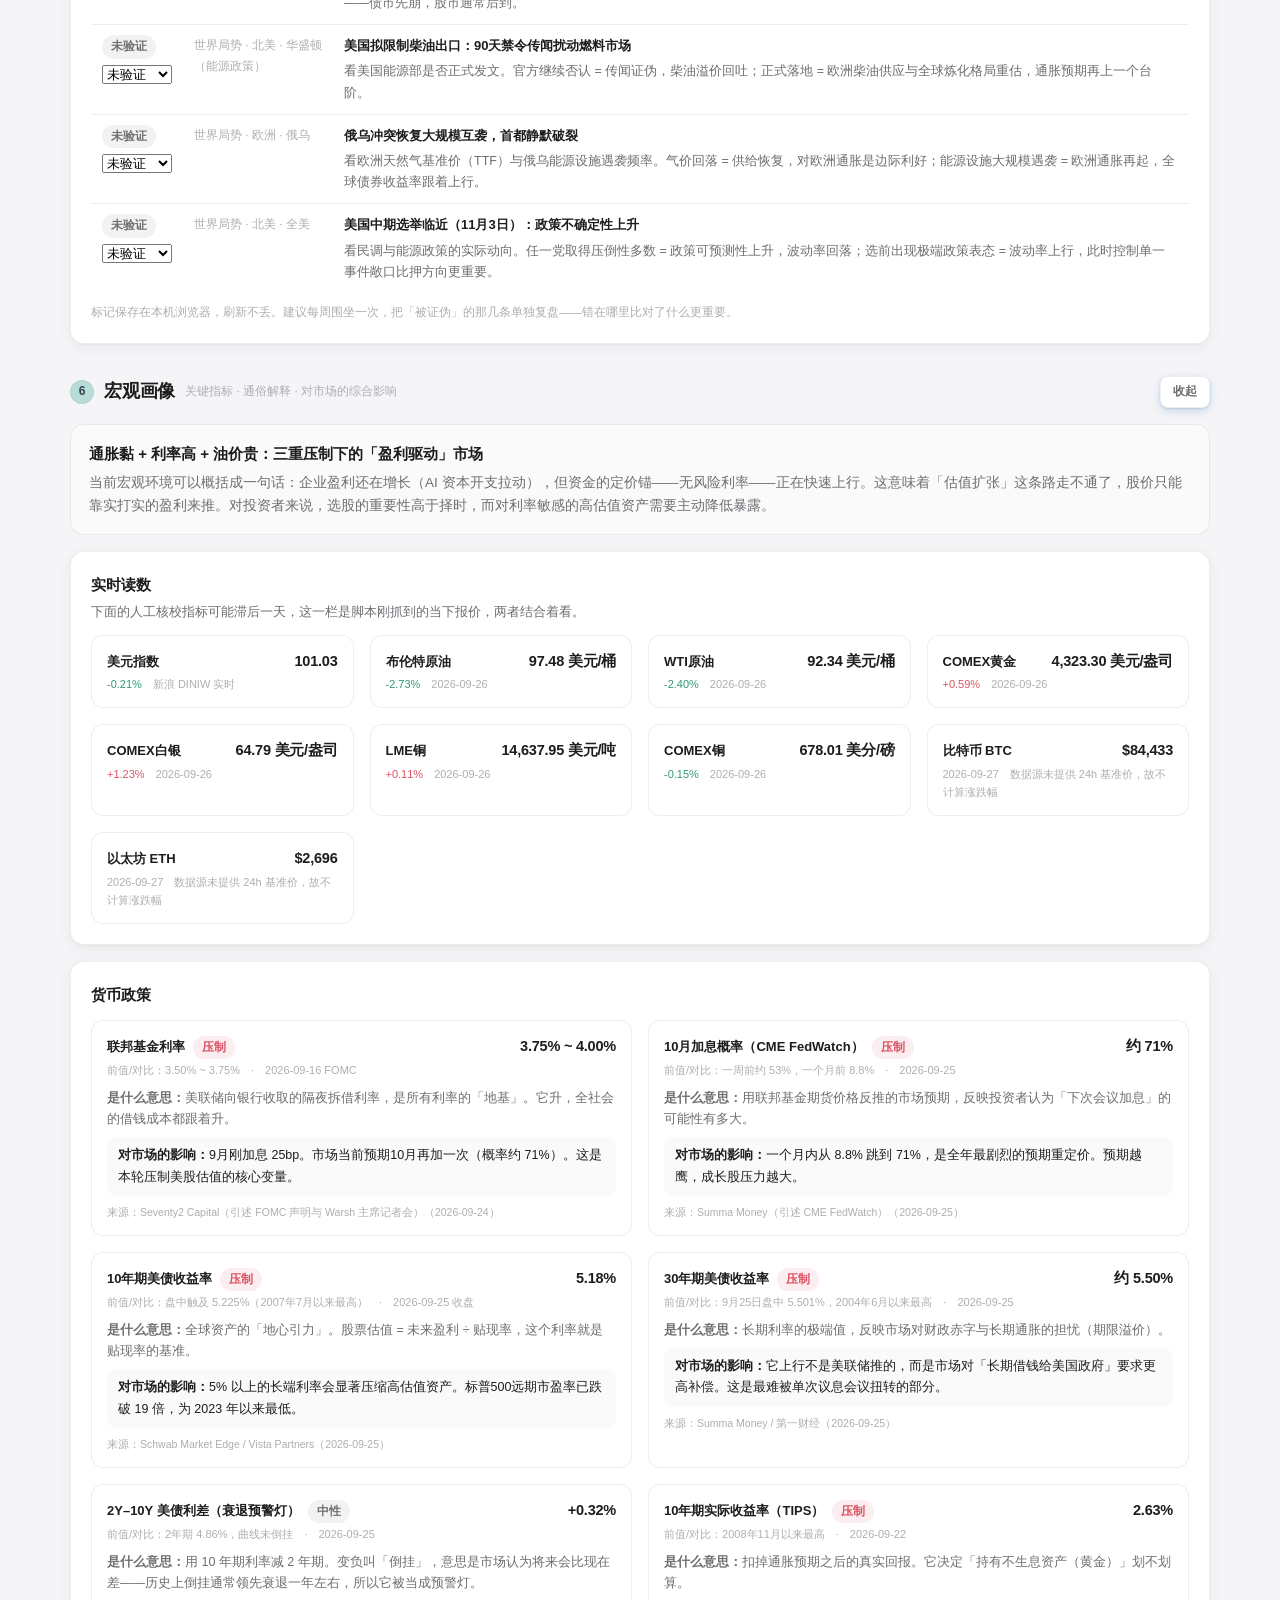
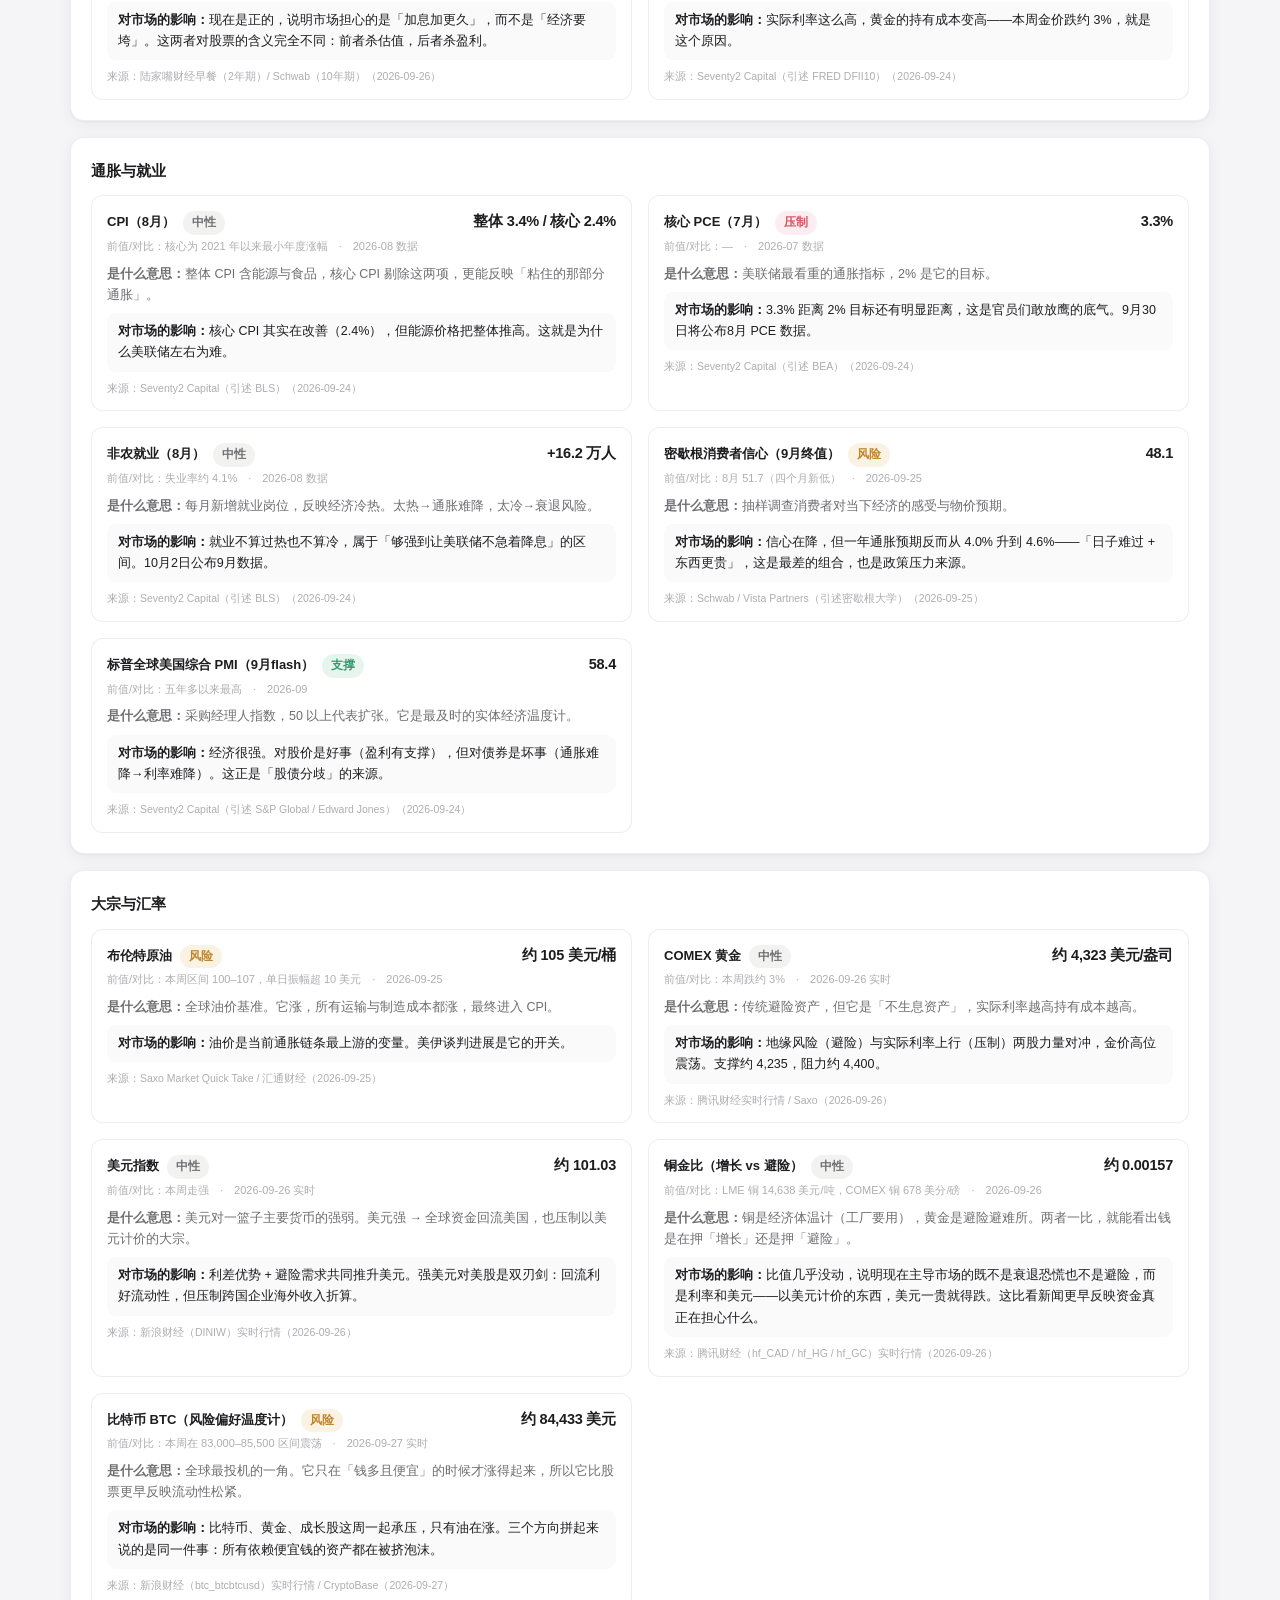
==== commit 85c14b4f: "feat(nav): 板块标题缩写两字 + 去除序号徽标 + 导航锁定单行(等宽均分不换行)" ====
--- a/index.html
+++ b/index.html
@@ -47,14 +47,14 @@
 <nav class="nav-wrap" id="nav-wrap">
   <div class="nav-scroll">
     <div class="nav-in" id="nav-in">
-      <a href="#market" class="on"><i class="nav-no">1</i><span>市场总览</span></a>
-      <a href="#top3"><i class="nav-no">2</i><span>三件大事</span></a>
-      <a href="#logic"><i class="nav-no">3</i><span>交易逻辑</span></a>
-      <a href="#stocks"><i class="nav-no">4</i><span>自选股</span></a>
-      <a href="#watch"><i class="nav-no">5</i><span>关注清单</span></a>
-      <a href="#macro"><i class="nav-no">6</i><span>宏观画像</span></a>
-      <a href="#decision"><i class="nav-no">7</i><span>决策中心</span></a>
-      <a href="#world"><i class="nav-no">8</i><span>世界局势</span></a>
+      <a href="#market" class="on"><span>市场</span></a>
+      <a href="#top3"><span>大事</span></a>
+      <a href="#logic"><span>逻辑</span></a>
+      <a href="#stocks"><span>自选</span></a>
+      <a href="#watch"><span>关注</span></a>
+      <a href="#macro"><span>宏观</span></a>
+      <a href="#decision"><span>决策</span></a>
+      <a href="#world"><span>世界</span></a>
     </div>
     <div class="nav-fade" id="nav-fade"><span>›</span></div>
   </div>
--- a/assets/style.css
+++ b/assets/style.css
@@ -239,14 +239,13 @@
 [data-theme="dark"] .nav-scroll { background: rgba(11, 15, 25, .88); backdrop-filter: blur(16px); }
 [data-theme="light"] .nav-scroll { background: rgba(250, 250, 249, .86); backdrop-filter: saturate(180%) blur(18px); }
 .nav-in {
-  max-width: var(--maxw); margin: 0 auto; padding: 0 20px;
-  display: flex; gap: 2px; overflow-x: auto; scrollbar-width: none;
-  -webkit-overflow-scrolling: touch;
+  max-width: var(--maxw); margin: 0 auto; padding: 0 12px;
+  display: flex; flex-wrap: nowrap; gap: 2px; overflow-x: clip;
 }
 .nav-in::-webkit-scrollbar { display: none; }
 .nav a {
-  flex: 0 0 auto; margin: 5px 2px; padding: 7px 13px 7px 9px; min-height: 34px;
-  display: flex; align-items: center; gap: 8px;
+  flex: 1 1 0; min-width: 0; margin: 5px 1px; padding: 7px 2px; min-height: 34px;
+  display: flex; align-items: center; justify-content: center; text-align: center;
   font-size: 13px; color: var(--text-2);
   border-radius: 9px; white-space: nowrap;
   transition: color .16s, background .16s, transform .1s;
@@ -254,15 +253,6 @@
 .nav a:hover { color: var(--text); text-decoration: none; background: var(--idle-soft); }
 .nav a:active { transform: scale(.95); }
 .nav a.on { color: var(--accent); background: var(--accent-soft); font-weight: 600; }
-/* 干净的圆形序号徽标，替代笨重的 ①②③ 字符 */
-.nav-no {
-  flex: 0 0 auto; display: inline-flex; align-items: center; justify-content: center;
-  width: 19px; height: 19px; border-radius: 50%;
-  font-style: normal; font-size: 11px; font-weight: 700; line-height: 1;
-  background: var(--idle-soft); color: var(--text-2);
-  transition: background .16s, color .16s;
-}
-.nav a.on .nav-no { background: var(--accent); color: #fff; box-shadow: 0 2px 6px var(--ring); }
 .nav-fade {
   position: absolute; right: 0; top: 0; bottom: 0; width: 46px;
   pointer-events: none; display: none;
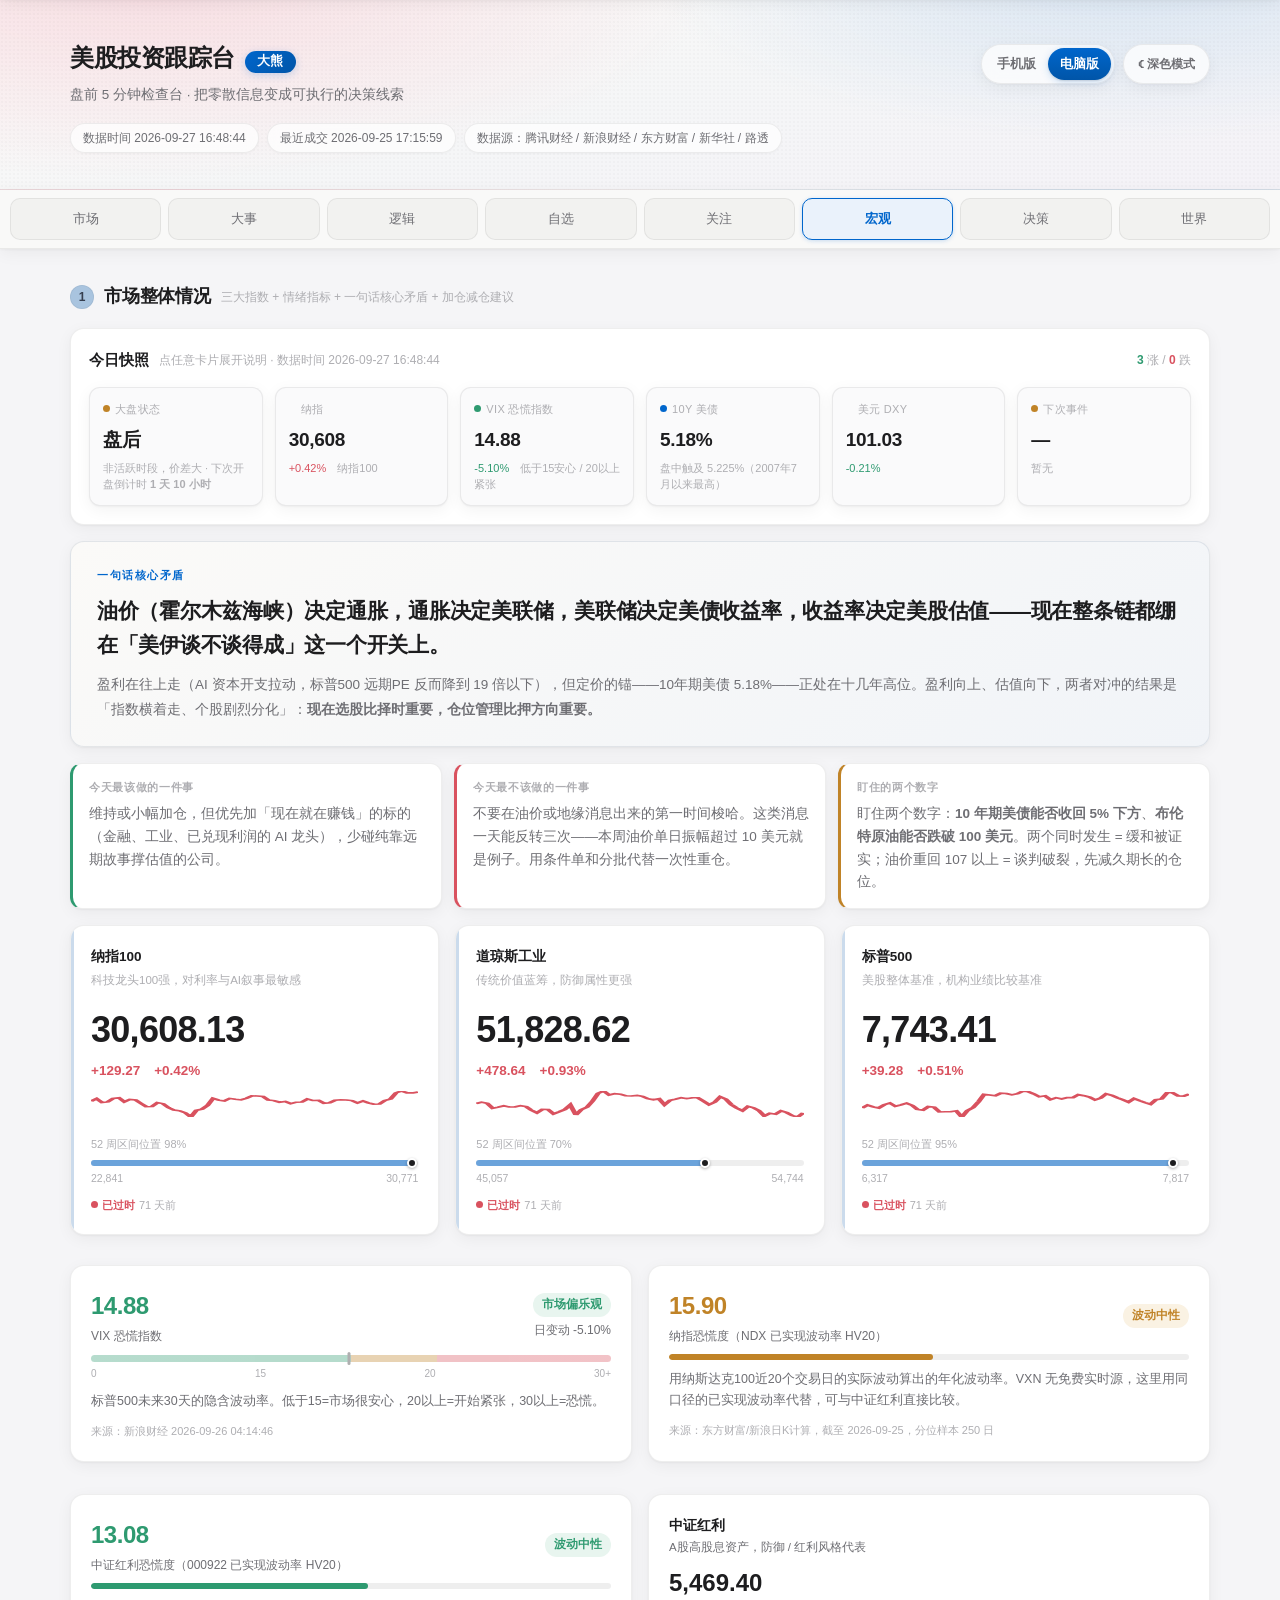
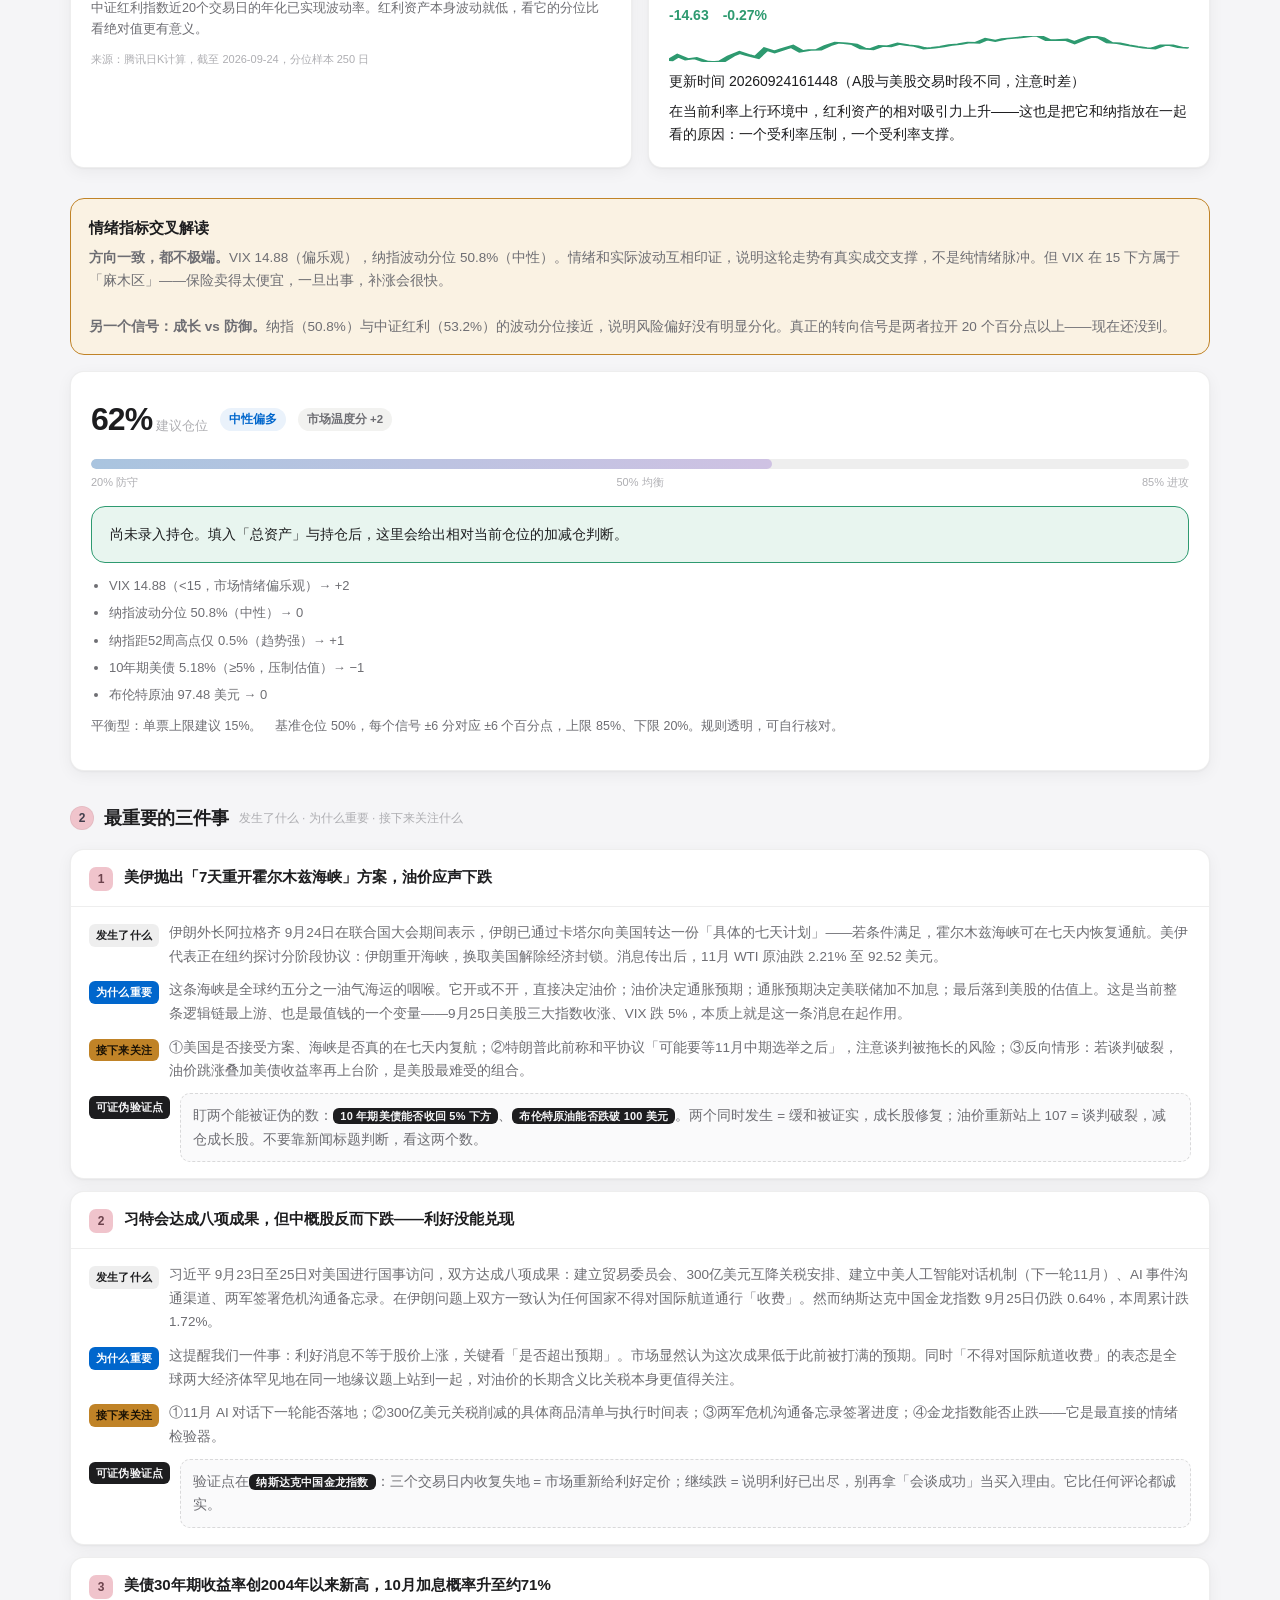
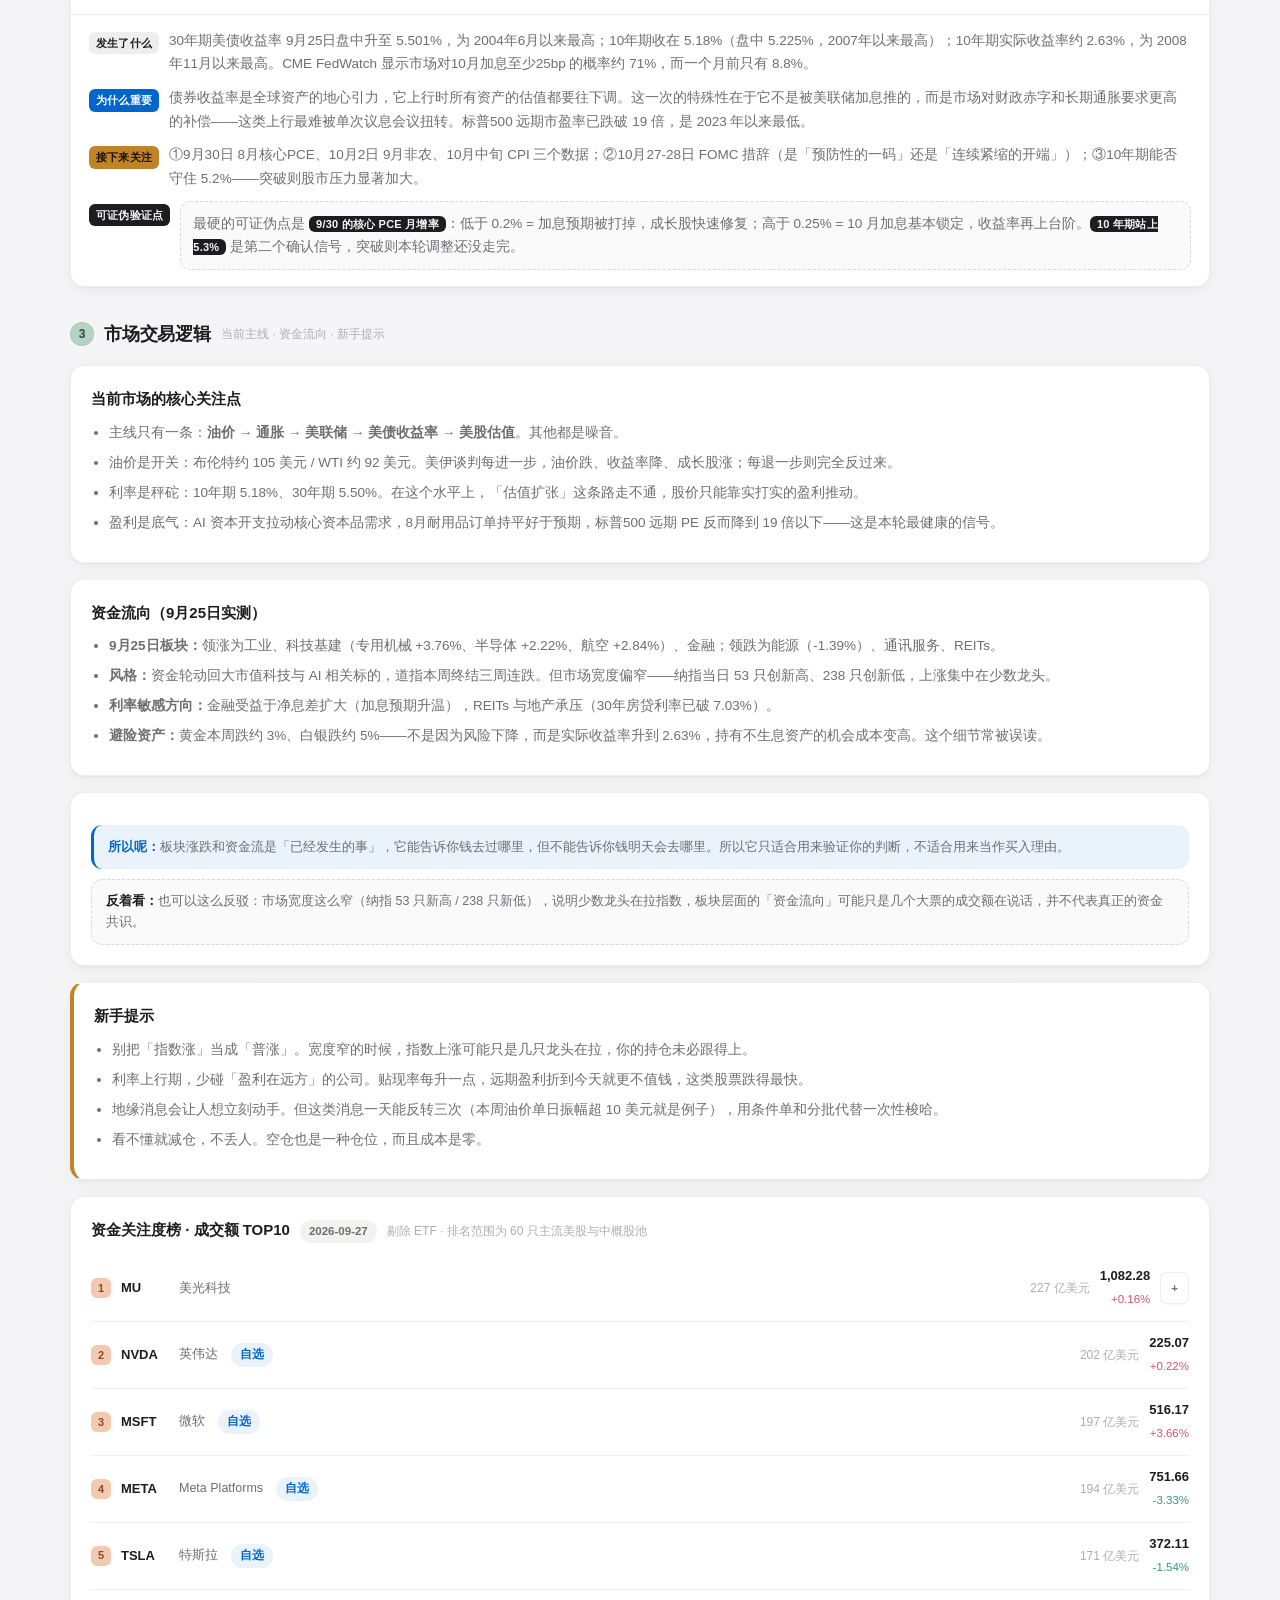
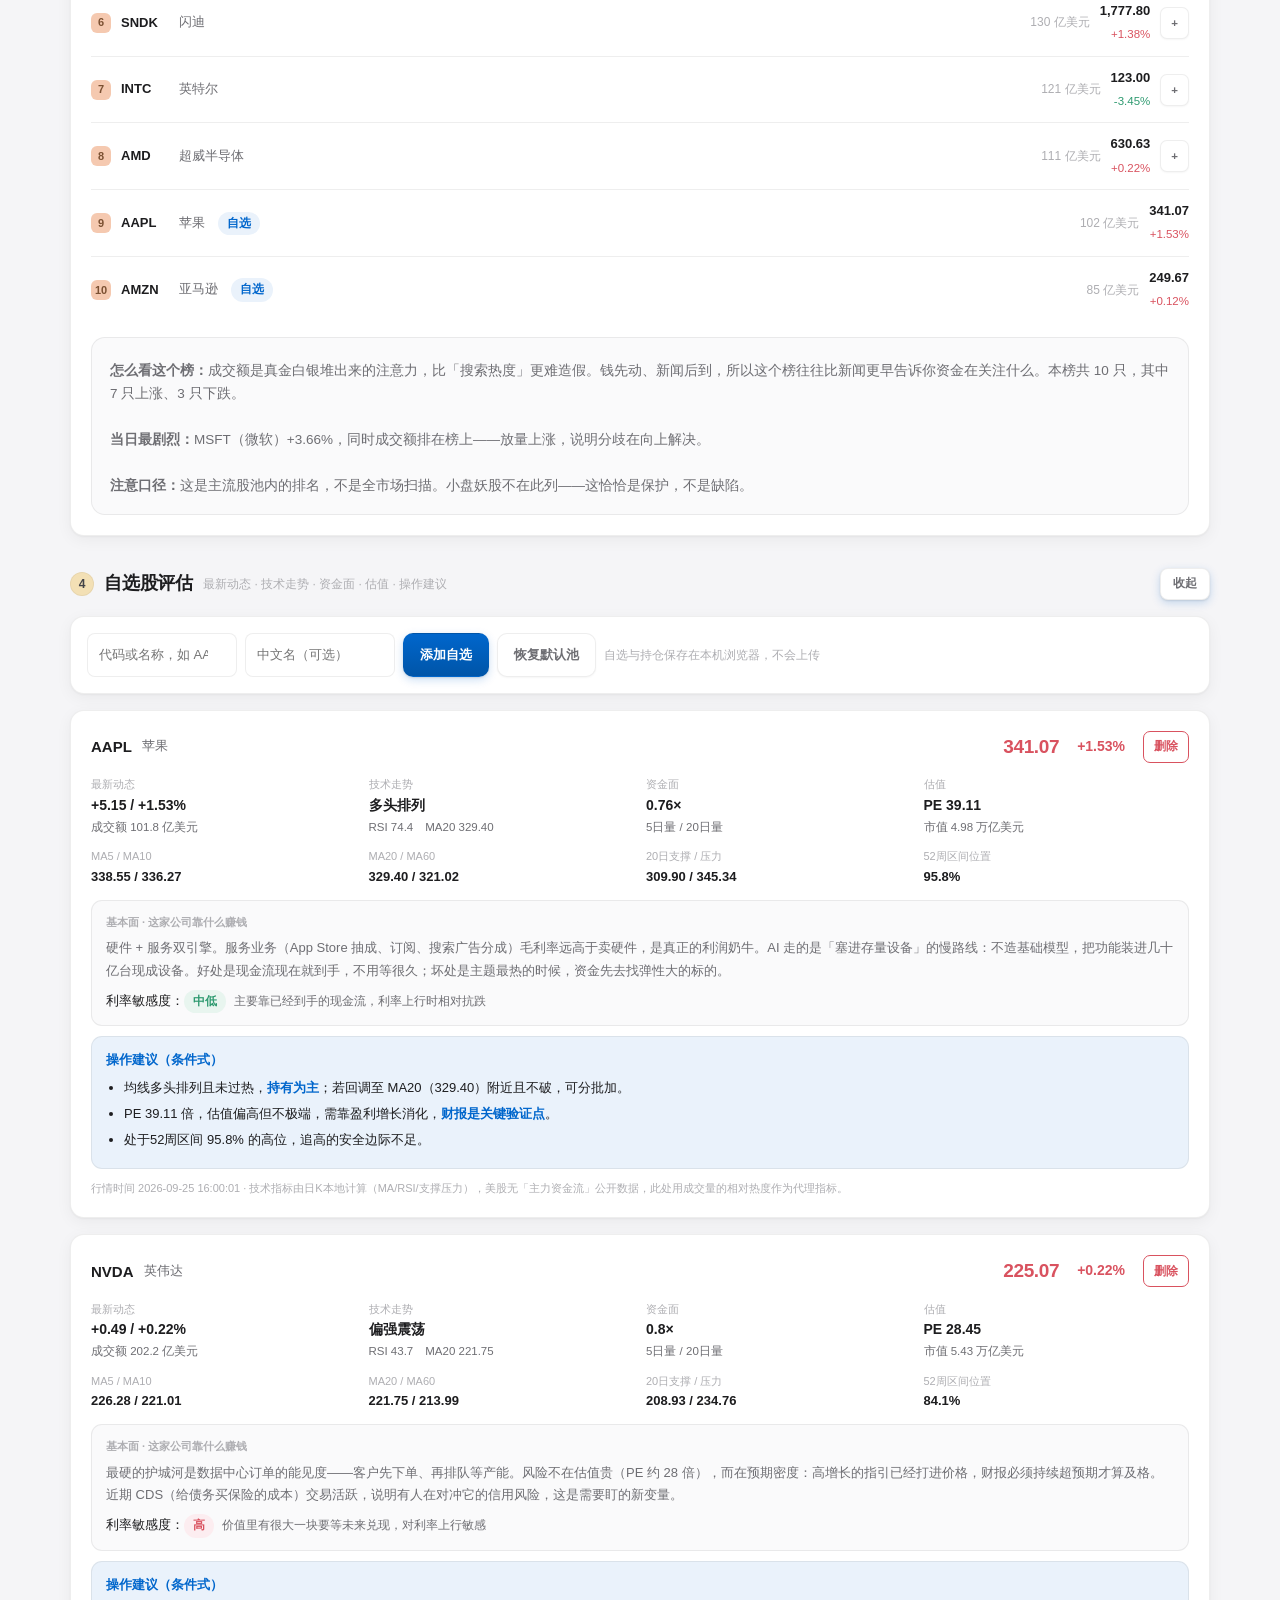
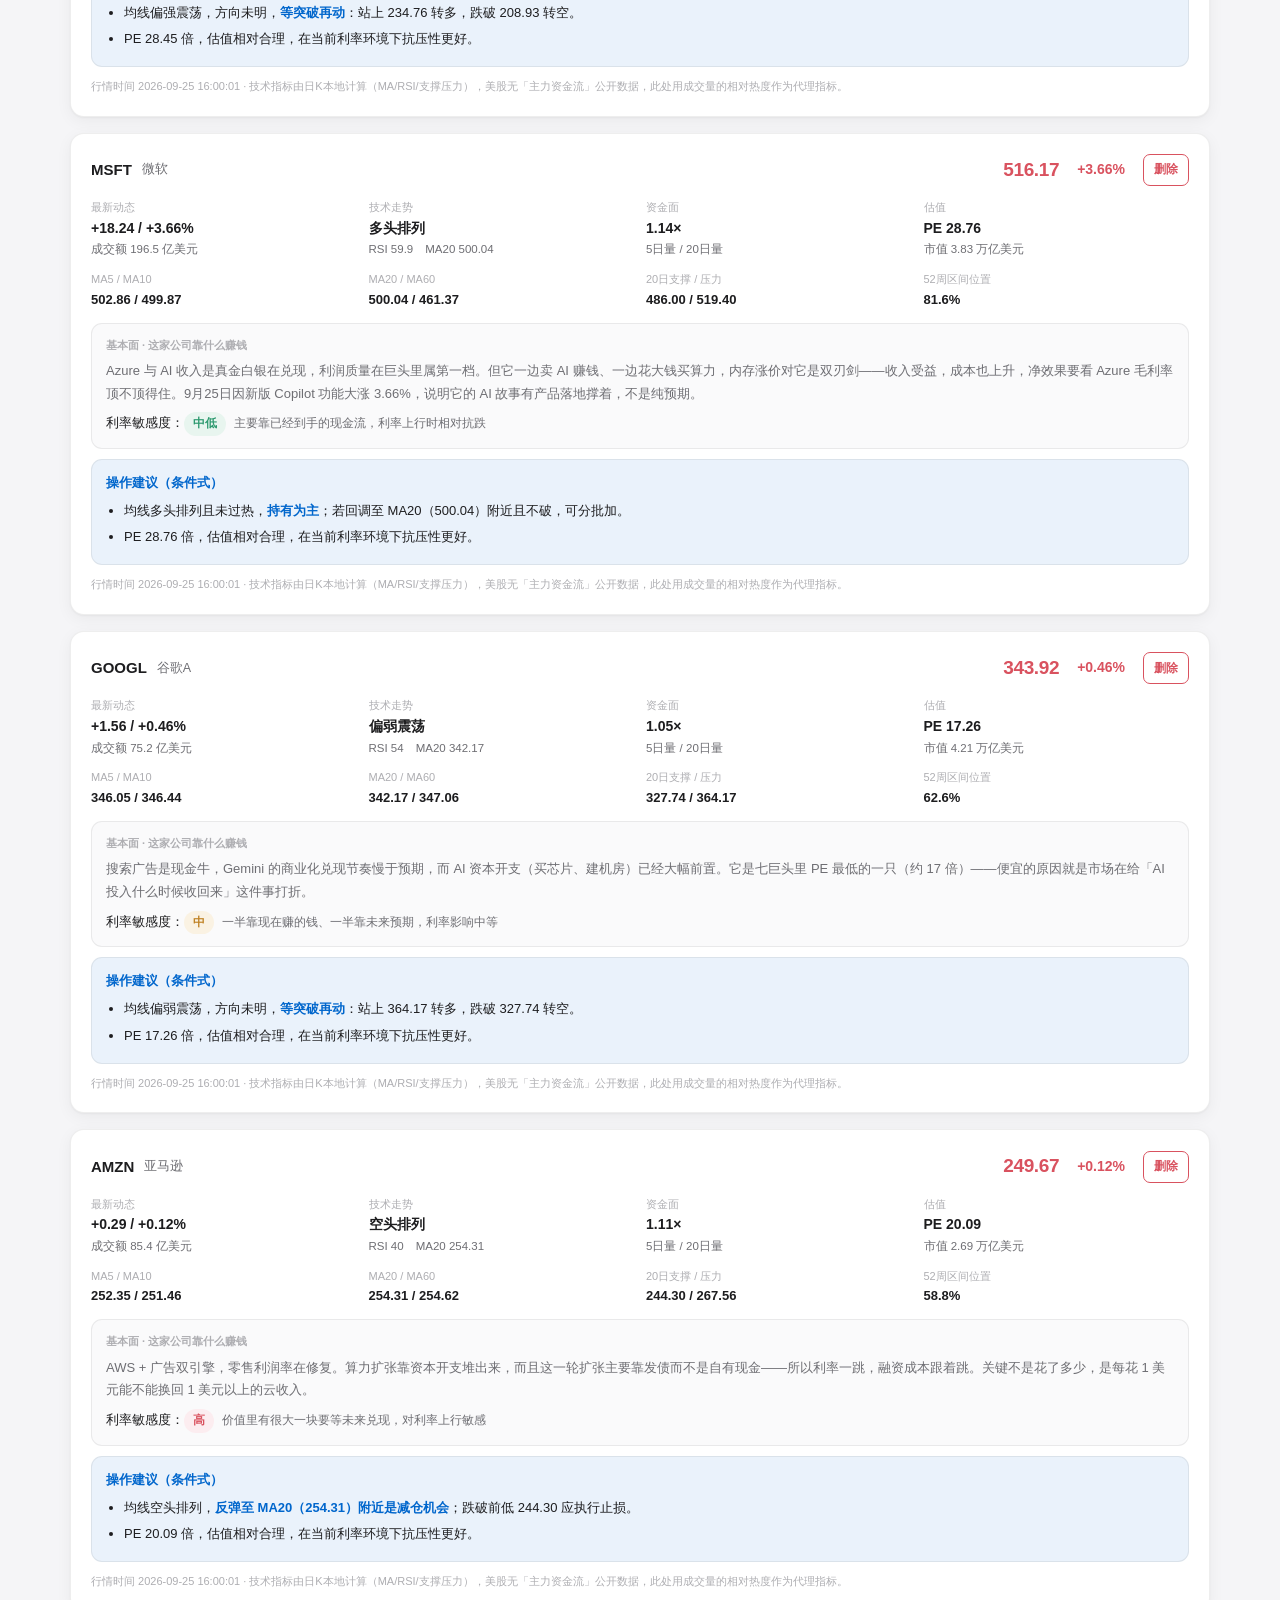
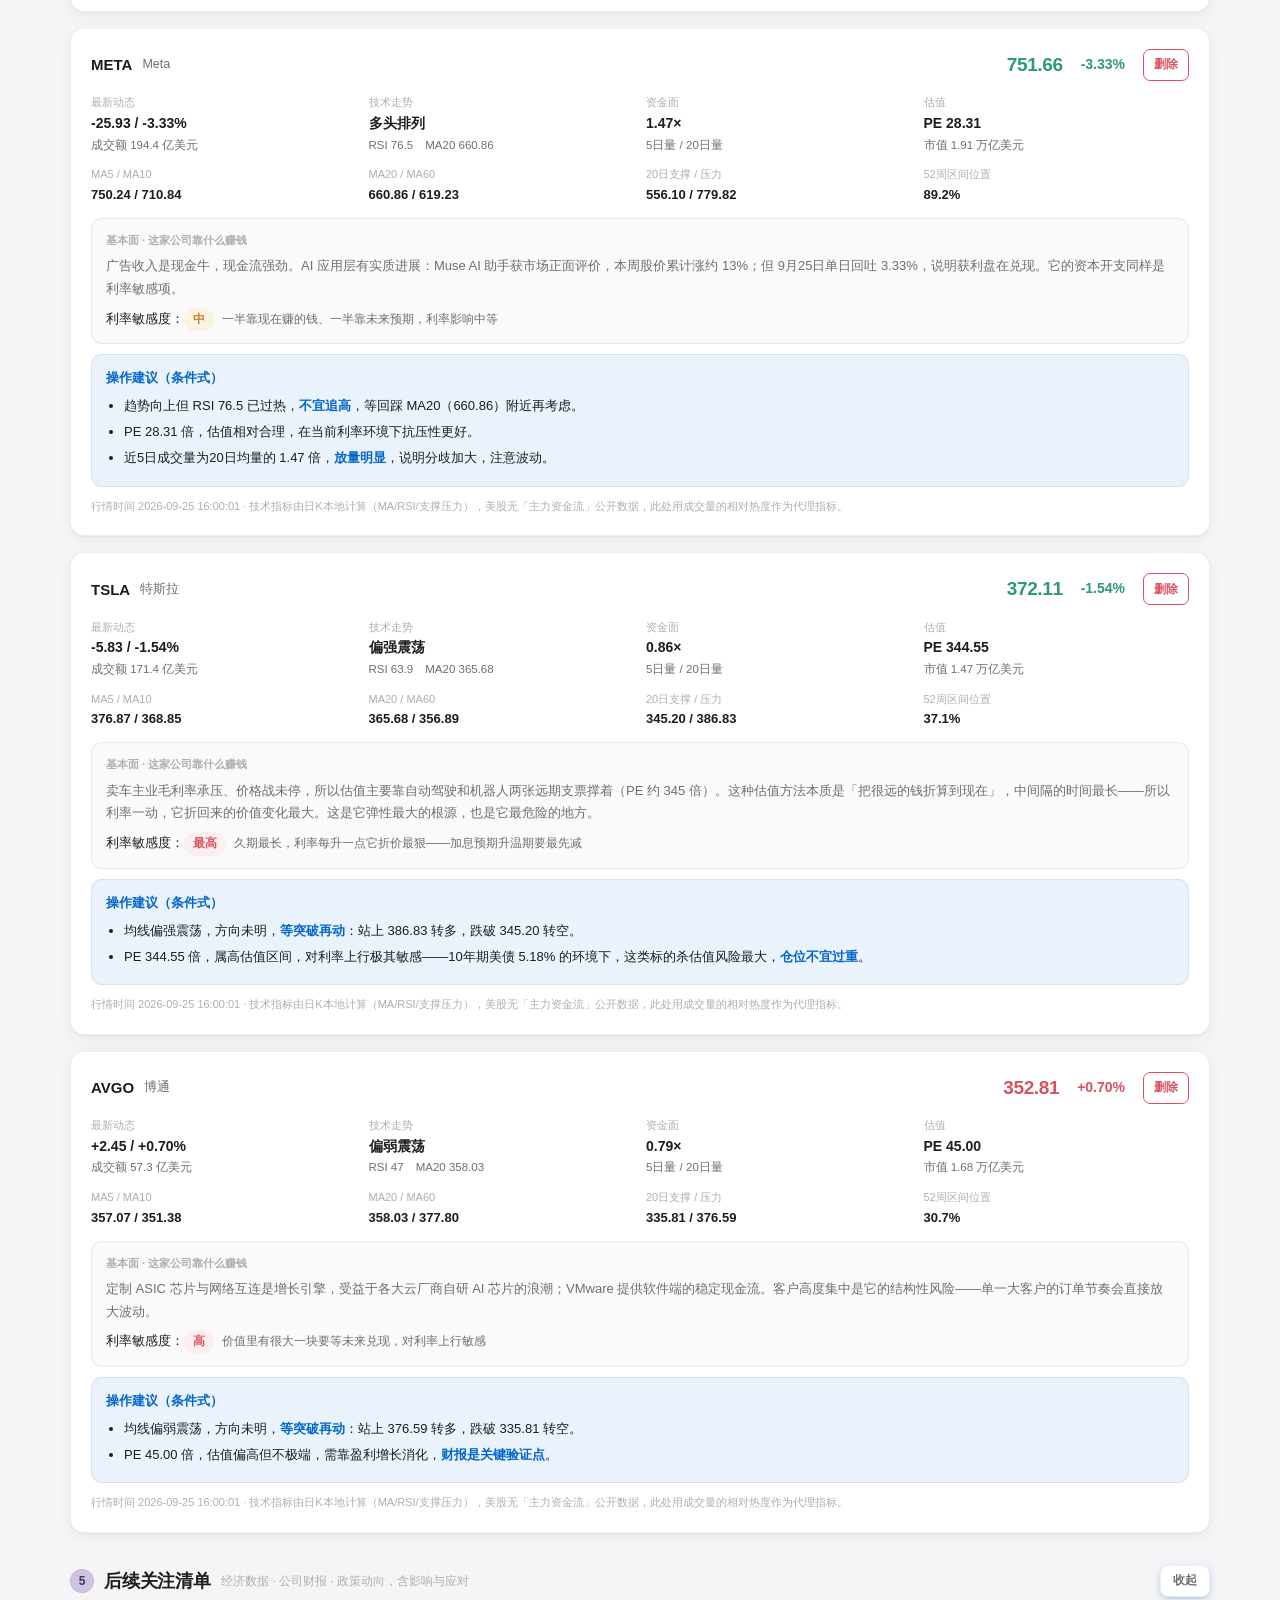
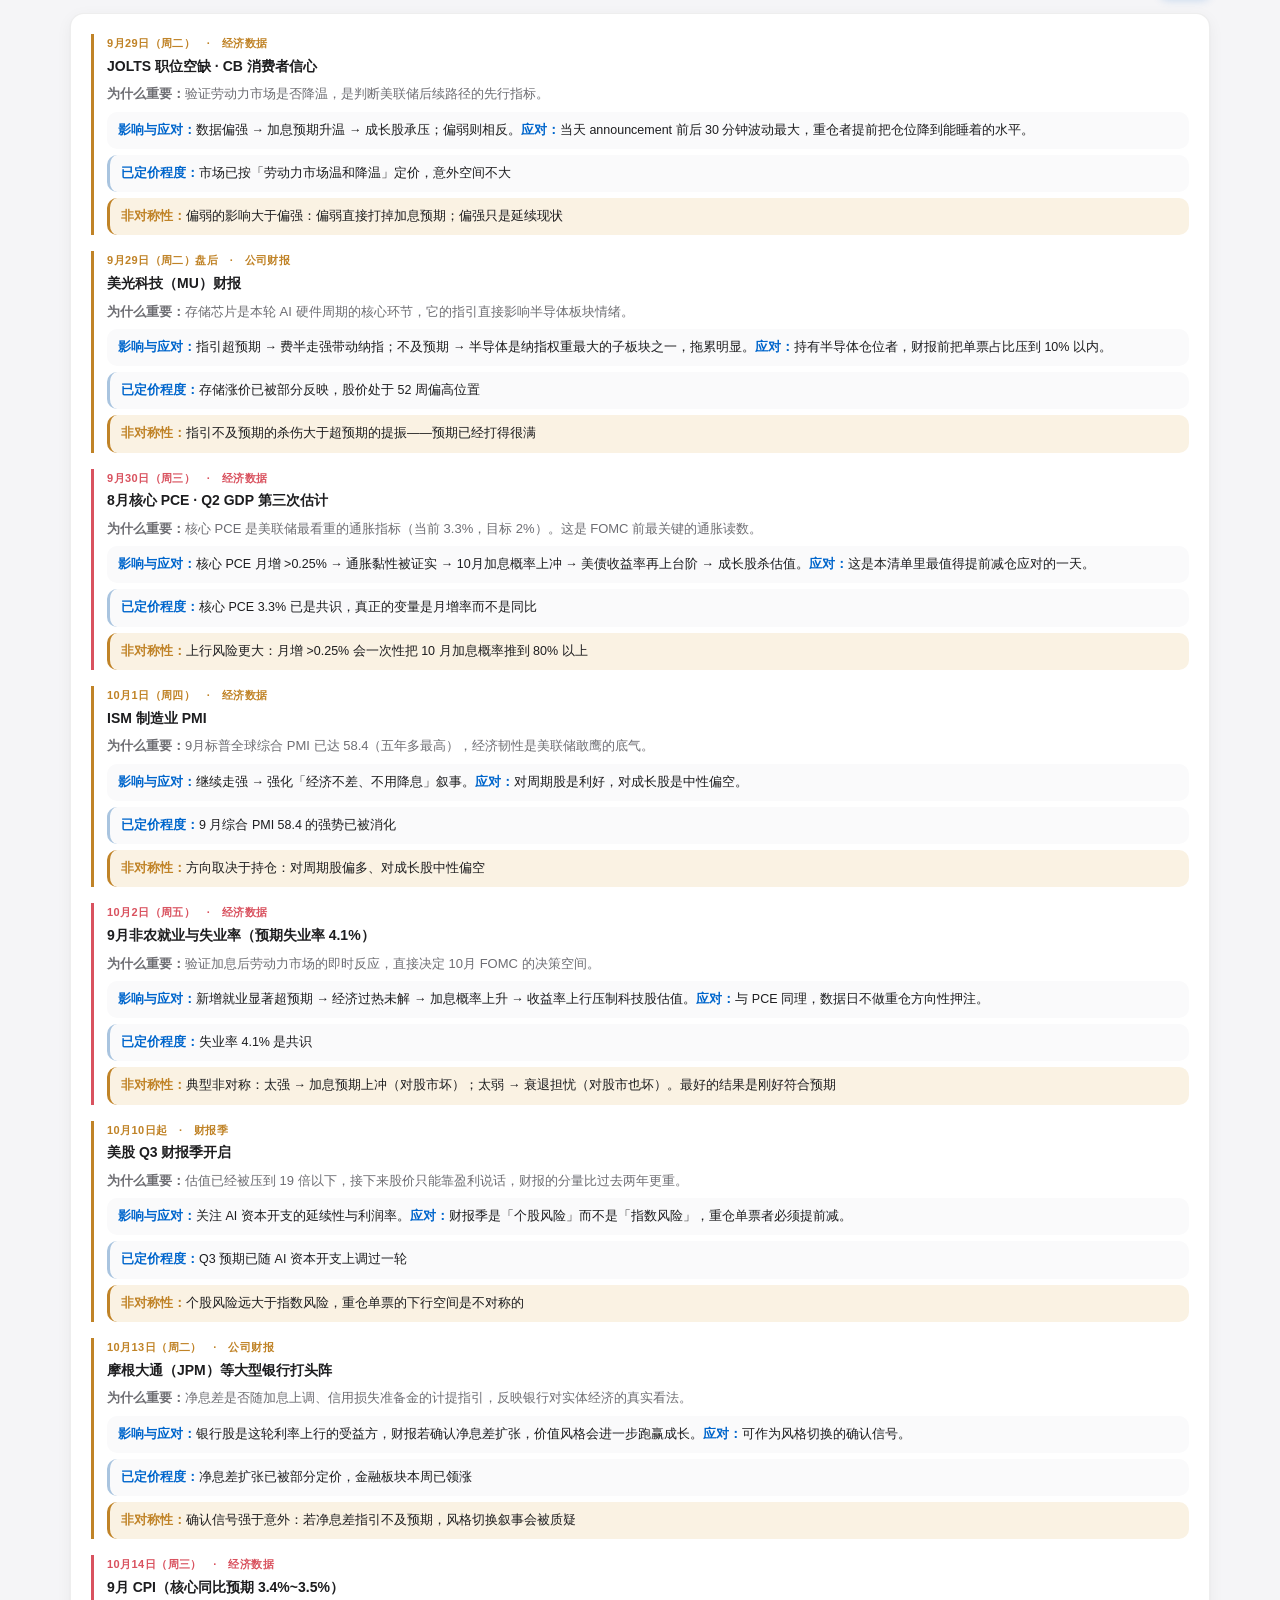
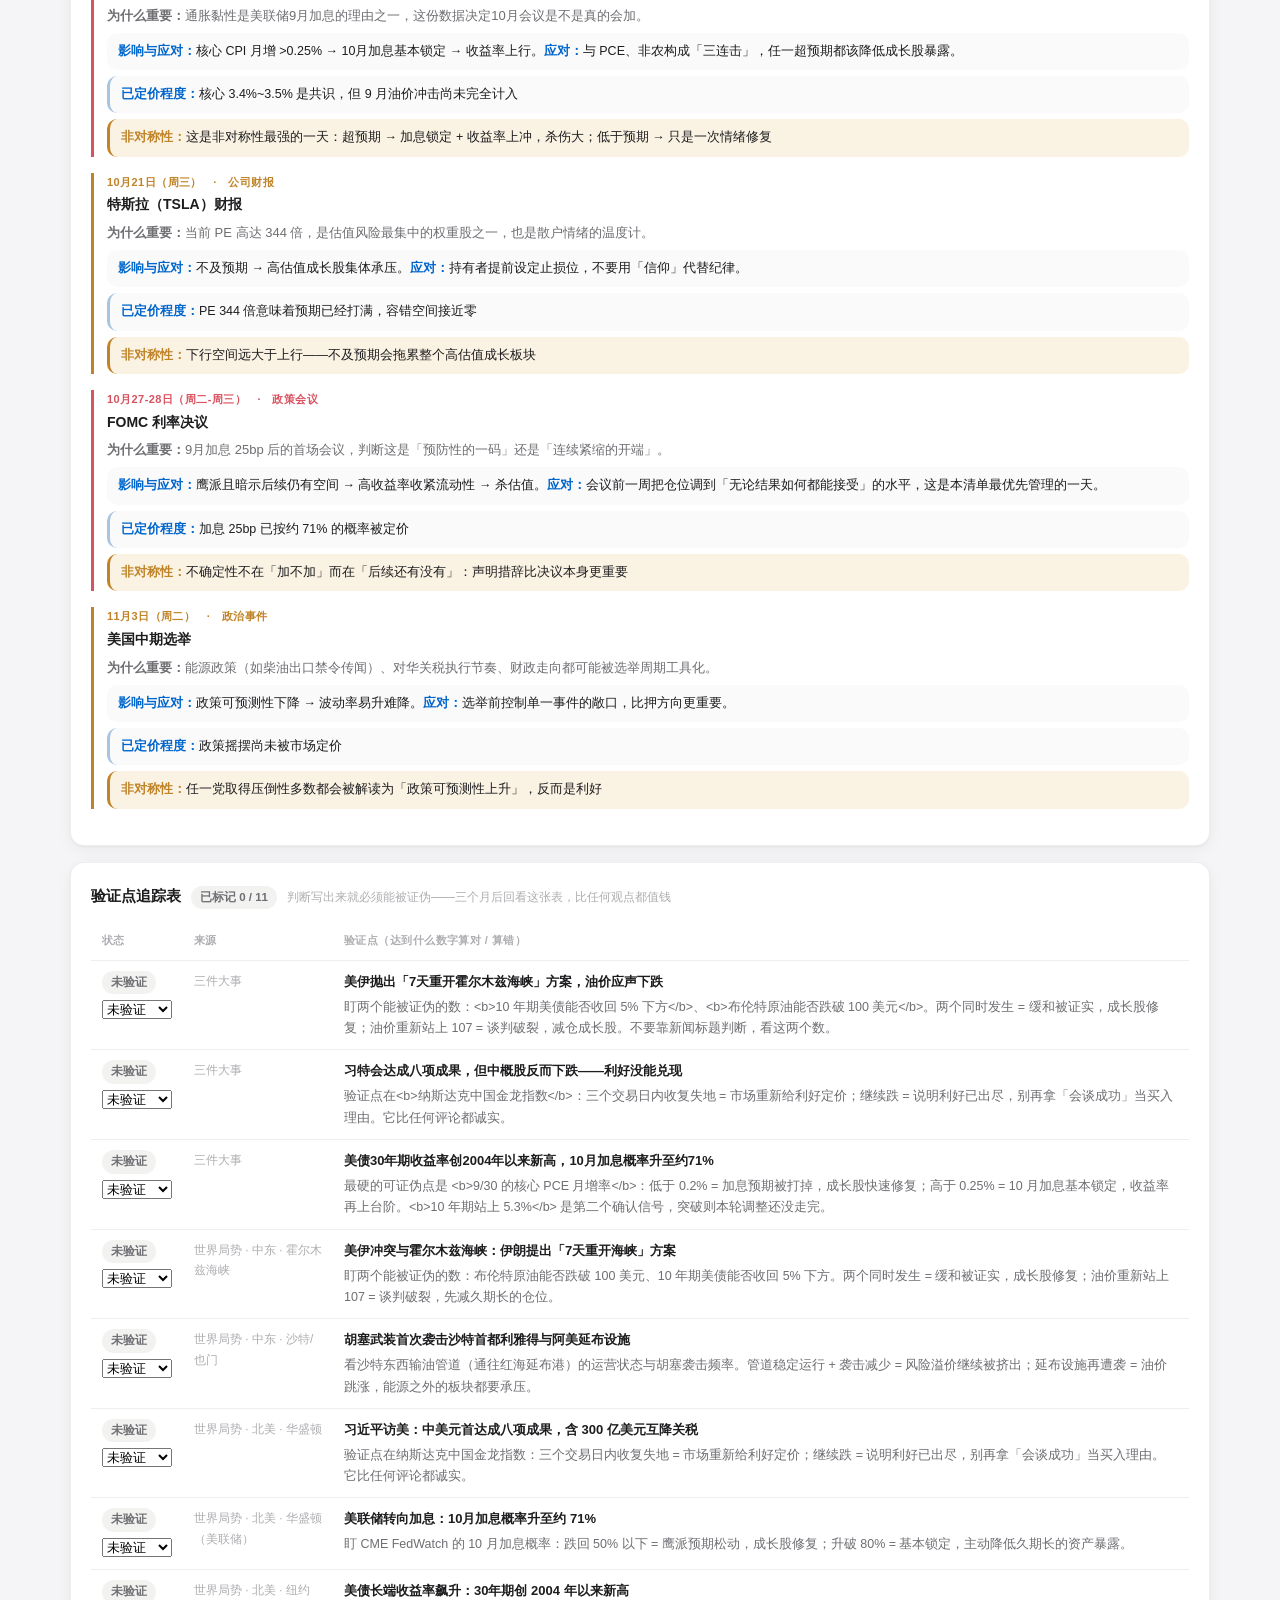
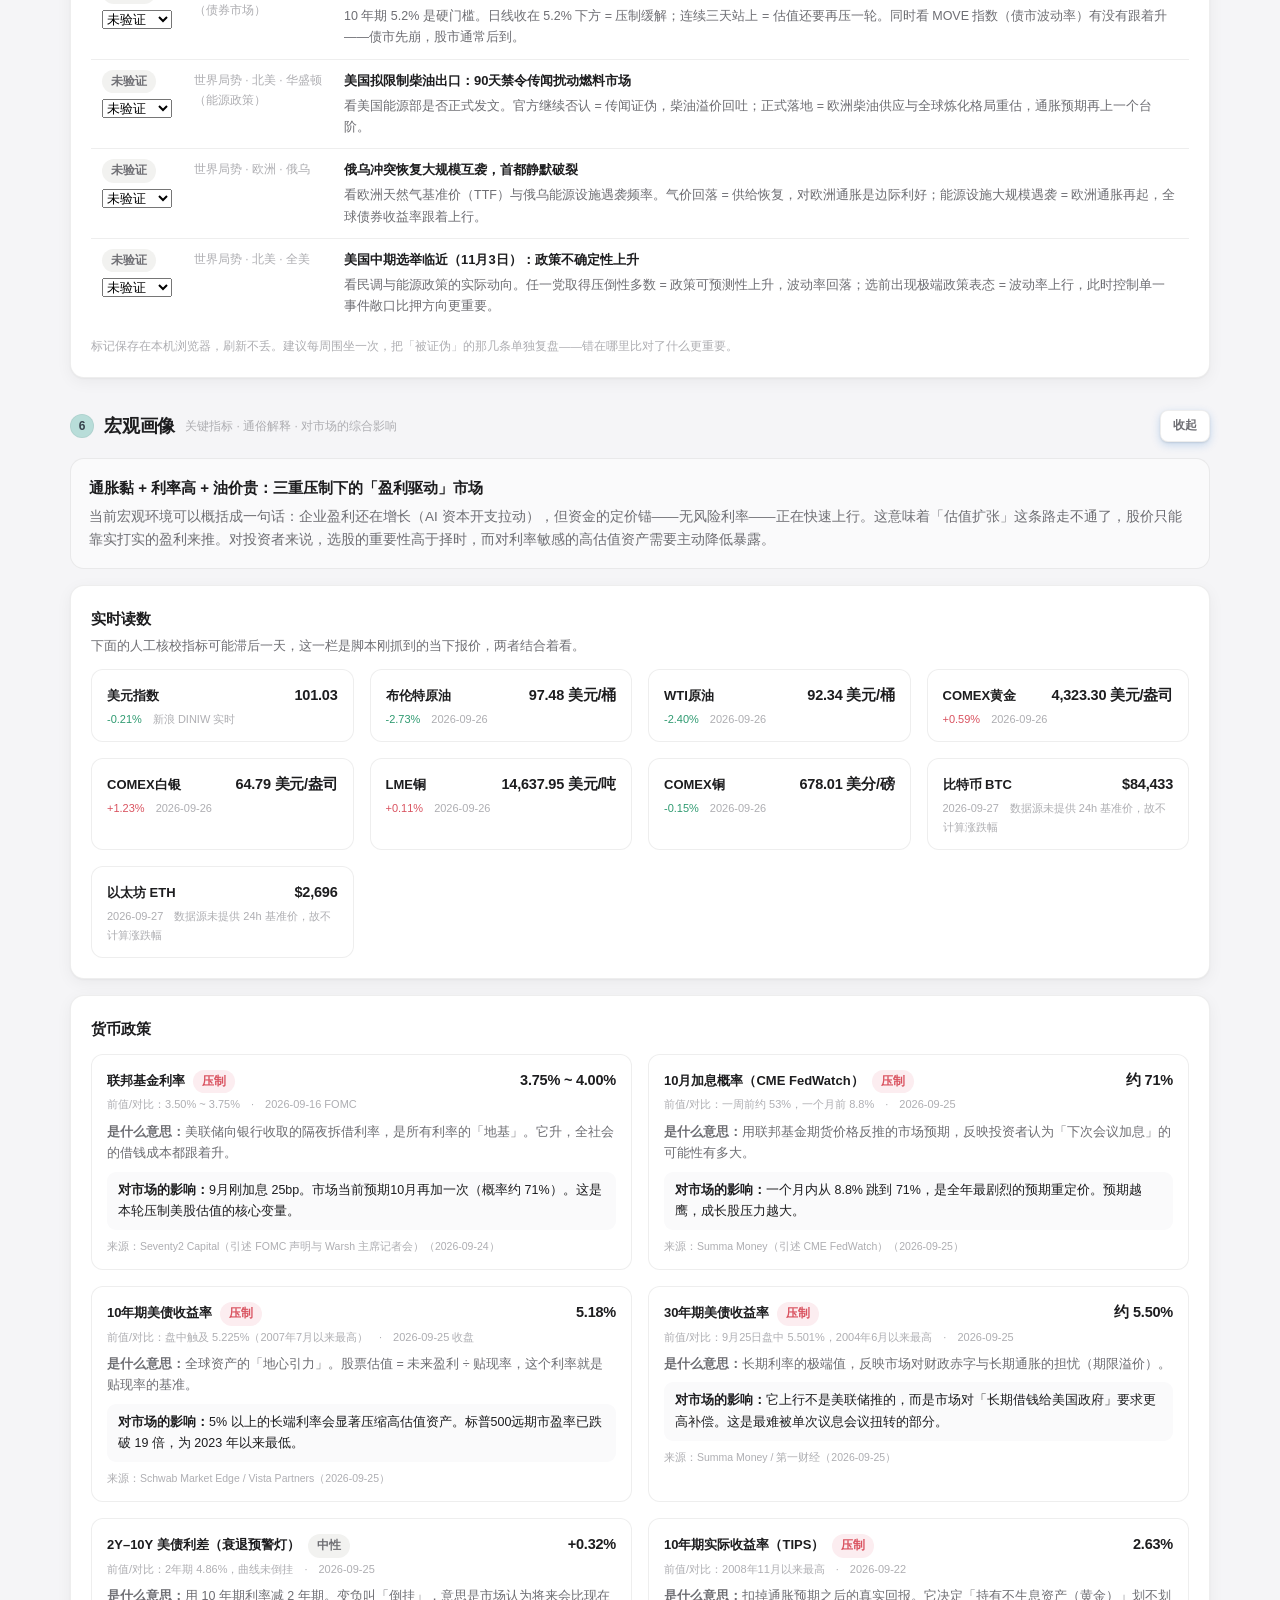
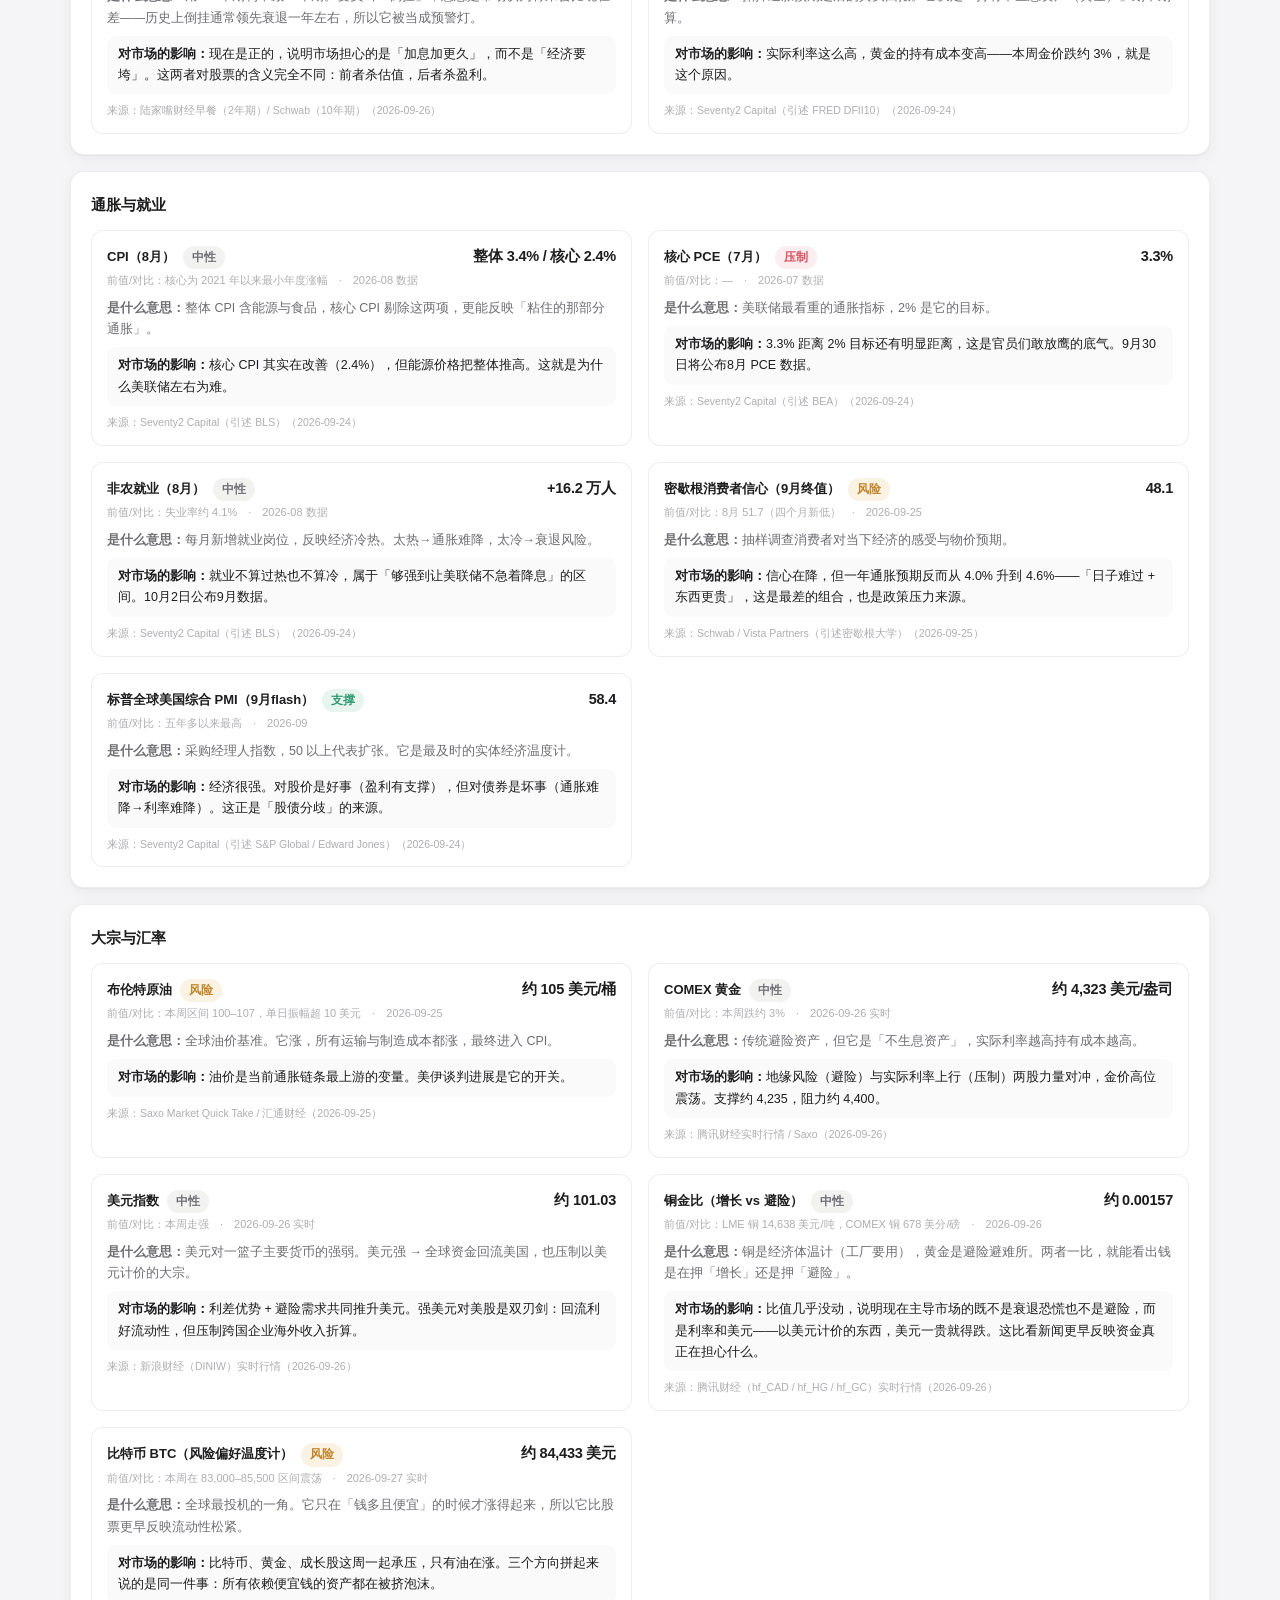
==== commit ad5a64ad: "perf: three.min.js 异步加载不阻塞首屏 + 首屏优先渲染① + 地球进入视口才懒加载 + 修复 navSpy 死选择器" ====
--- a/index.html
+++ b/index.html
@@ -201,17 +201,20 @@
 <script src="data/market.js"></script>
 <script src="data/macro.js"></script>
 <script src="data/events.js"></script>
-<!-- 3D 地球依赖：优先本地文件（离线可用），缺失时回退 CDN，再缺失则降级为 2D 地图 -->
-<script src="assets/vendor/three.min.js"></script>
+<!-- 3D 地球依赖：本地 three.min.js 异步加载（不阻塞首屏）；缺失时 3 秒后非阻塞回退 CDN；都失败则自动降级 2D 地图 -->
+<script src="assets/vendor/three.min.js" async></script>
 <script>
-if (!window.THREE) {
-  var _s = document.createElement('script');
-  _s.src = 'https://cdn.jsdelivr.net/npm/three@0.160.0/build/three.min.js';
-  _s.async = false;
-  document.head.appendChild(_s);
-}
+  /* 本地 three 没加载成功时，3 秒后非阻塞回退到 CDN（避免阻塞与重复下载） */
+  setTimeout(function () {
+    if (typeof window.THREE === 'undefined') {
+      var _s = document.createElement('script');
+      _s.src = 'https://cdn.jsdelivr.net/npm/three@0.160.0/build/three.min.js';
+      _s.async = true;
+      document.head.appendChild(_s);
+    }
+  }, 3000);
 </script>
-<script src="assets/globe.js"></script>
-<script src="assets/app.js"></script>
+<script src="assets/globe.js" defer></script>
+<script src="assets/app.js" defer></script>
 </body>
 </html>
--- a/assets/style.css
+++ b/assets/style.css
@@ -239,20 +239,26 @@
 [data-theme="dark"] .nav-scroll { background: rgba(11, 15, 25, .88); backdrop-filter: blur(16px); }
 [data-theme="light"] .nav-scroll { background: rgba(250, 250, 249, .86); backdrop-filter: saturate(180%) blur(18px); }
 .nav-in {
-  max-width: var(--maxw); margin: 0 auto; padding: 0 12px;
-  display: flex; flex-wrap: nowrap; gap: 2px; overflow-x: clip;
+  width: 100%; max-width: none; margin: 0 auto; padding: 8px 10px;
+  display: flex; flex-wrap: nowrap; gap: 7px; overflow-x: clip;
 }
 .nav-in::-webkit-scrollbar { display: none; }
-.nav a {
-  flex: 1 1 0; min-width: 0; margin: 5px 1px; padding: 7px 2px; min-height: 34px;
+/* 注意：nav 元素的 class 是 nav-wrap，选择器必须用 .nav-in a（.nav a 永远匹配不到） */
+.nav-in a {
+  flex: 1 1 0; min-width: 0;
   display: flex; align-items: center; justify-content: center; text-align: center;
+  padding: 9px 2px; min-height: 38px;
   font-size: 13px; color: var(--text-2);
-  border-radius: 9px; white-space: nowrap;
-  transition: color .16s, background .16s, transform .1s;
-}
-.nav a:hover { color: var(--text); text-decoration: none; background: var(--idle-soft); }
-.nav a:active { transform: scale(.95); }
-.nav a.on { color: var(--accent); background: var(--accent-soft); font-weight: 600; }
+  background: var(--idle-soft); border: 1px solid var(--border);
+  border-radius: 10px; white-space: nowrap;
+  transition: color .16s, background .16s, border-color .16s, transform .1s, box-shadow .16s;
+}
+.nav-in a:hover { color: var(--text); text-decoration: none; background: var(--card); border-color: var(--border-hi); }
+.nav-in a:active { transform: scale(.94); }
+.nav-in a.on {
+  color: var(--accent); background: var(--accent-soft); border-color: var(--accent);
+  font-weight: 600; box-shadow: 0 1px 4px var(--ring);
+}
 .nav-fade {
   position: absolute; right: 0; top: 0; bottom: 0; width: 46px;
   pointer-events: none; display: none;
@@ -266,7 +272,7 @@
 }
 
 /* ============ Section ============ */
-section { margin-top: var(--sp-4); scroll-margin-top: 58px; }
+section { margin-top: var(--sp-4); scroll-margin-top: 68px; }
 .sec-hd {
   display: flex; align-items: center; gap: 10px;
   margin-bottom: var(--sp-2); flex-wrap: wrap;
@@ -325,7 +331,8 @@
   .g2, .g4, .g6 { grid-template-columns: repeat(2, 1fr); }
   .wrap { padding: 0 14px 60px; }
   .hdr { padding: 32px 0 28px; }
-  .hdr-in, .nav-in { padding: 0 14px; }
+  .hdr-in { padding: 0 14px; }
+  .nav-in { padding: 6px 8px; gap: 5px; }
   .card { padding: 16px; }
   .hdr h1 { font-size: 20px; }
   .hdr .sub { font-size: 12.5px; margin-top: 8px; }
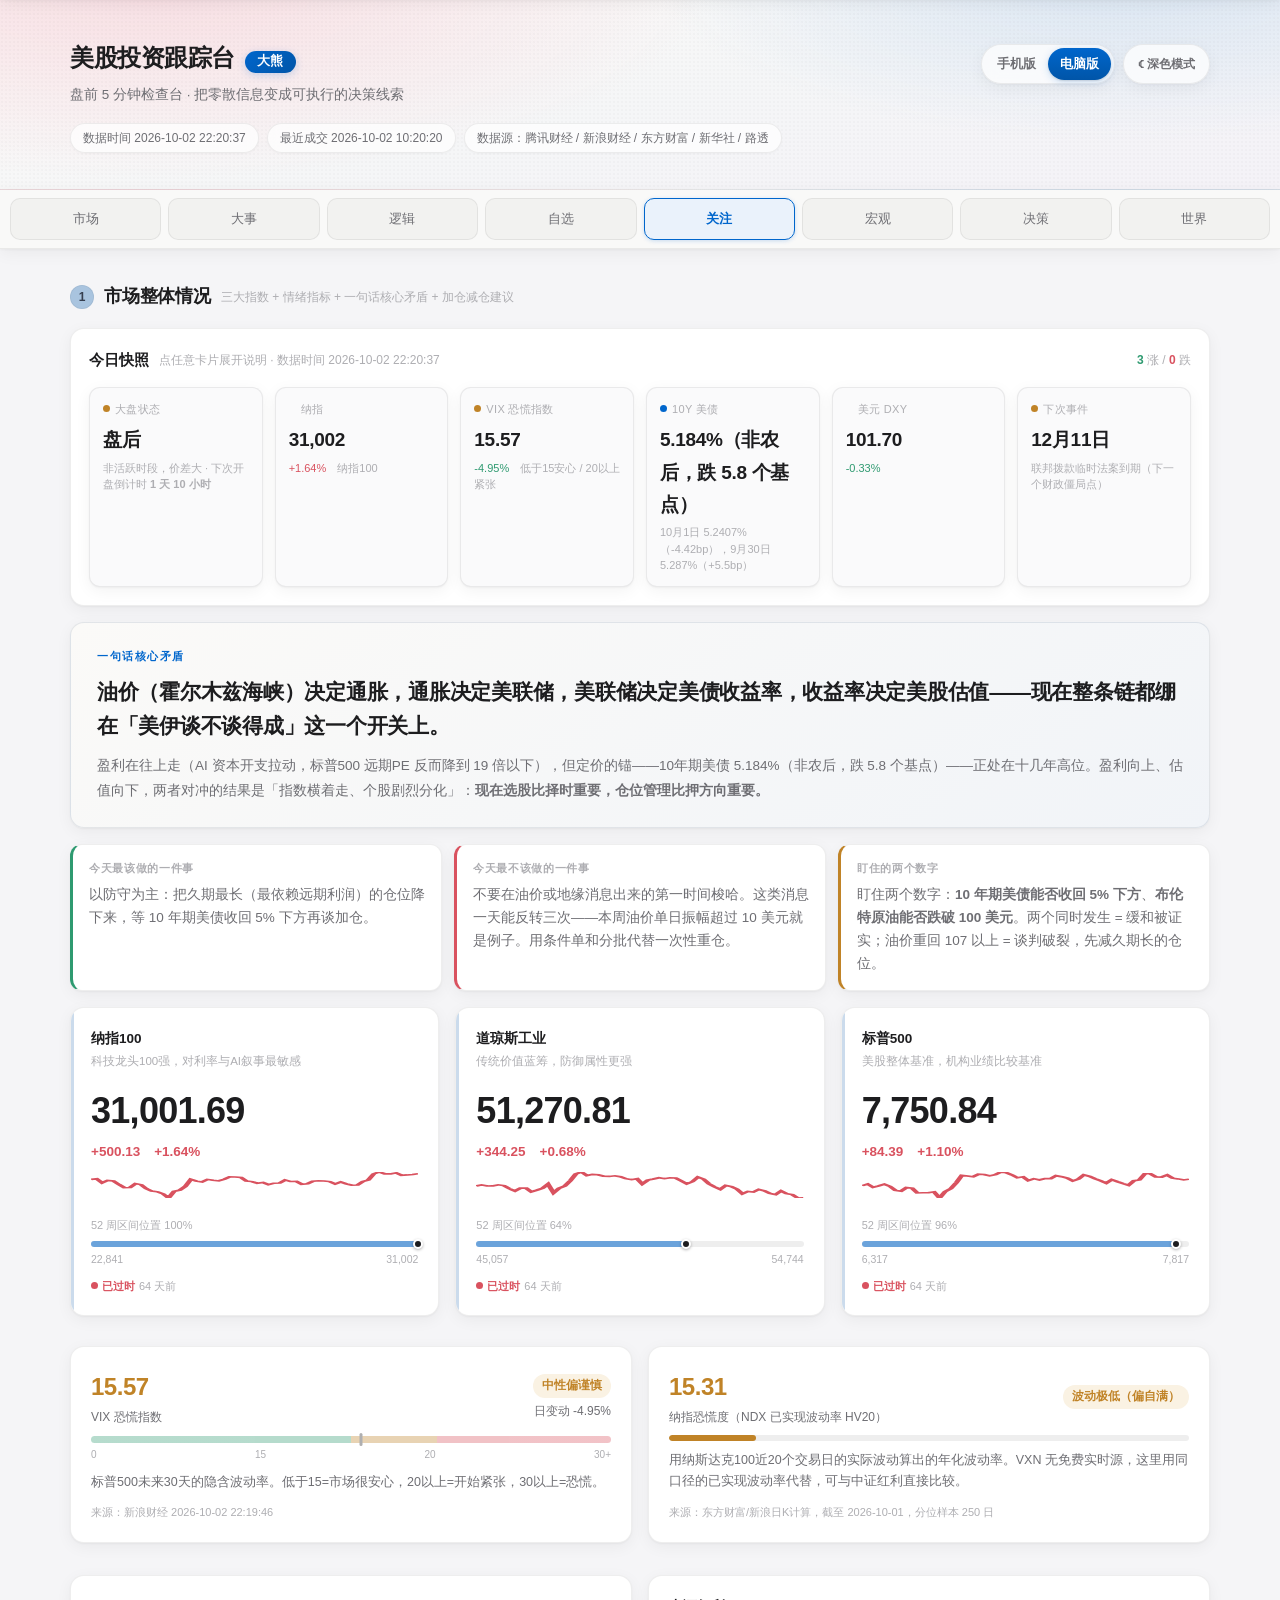
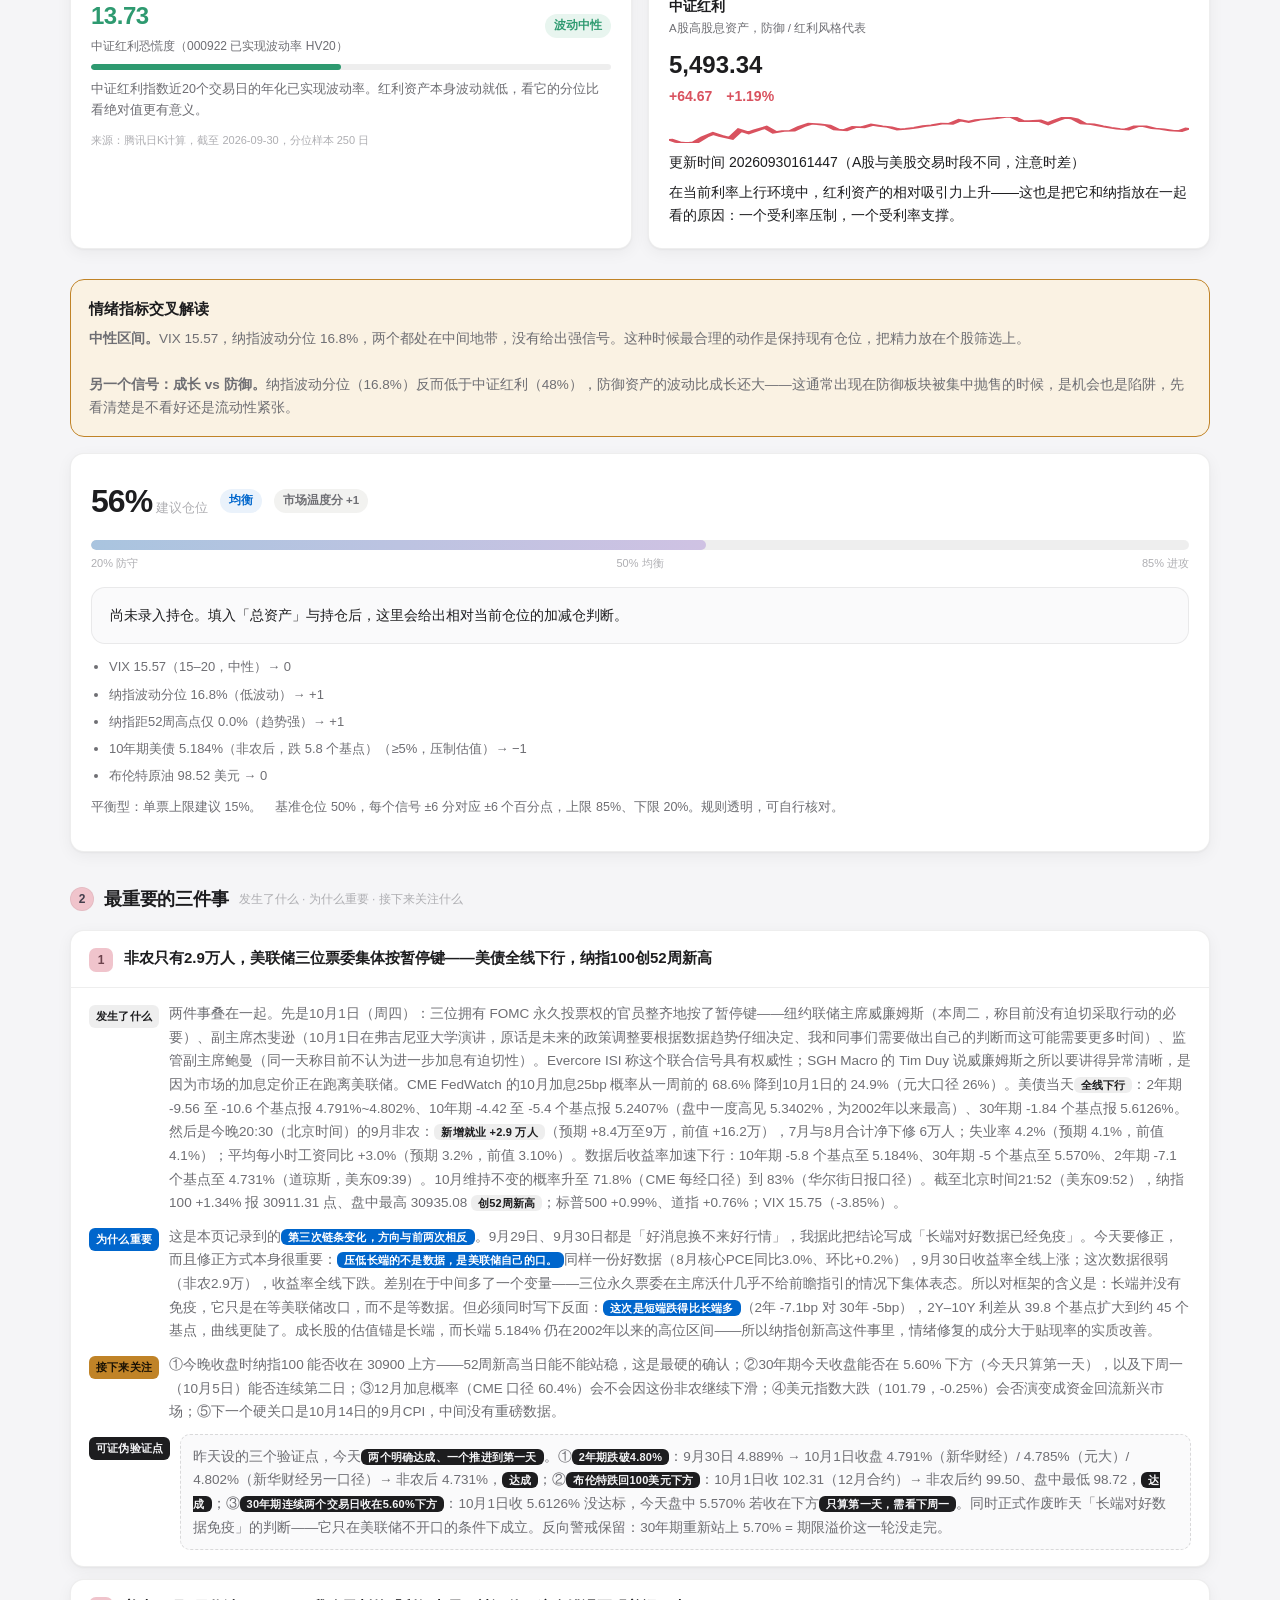
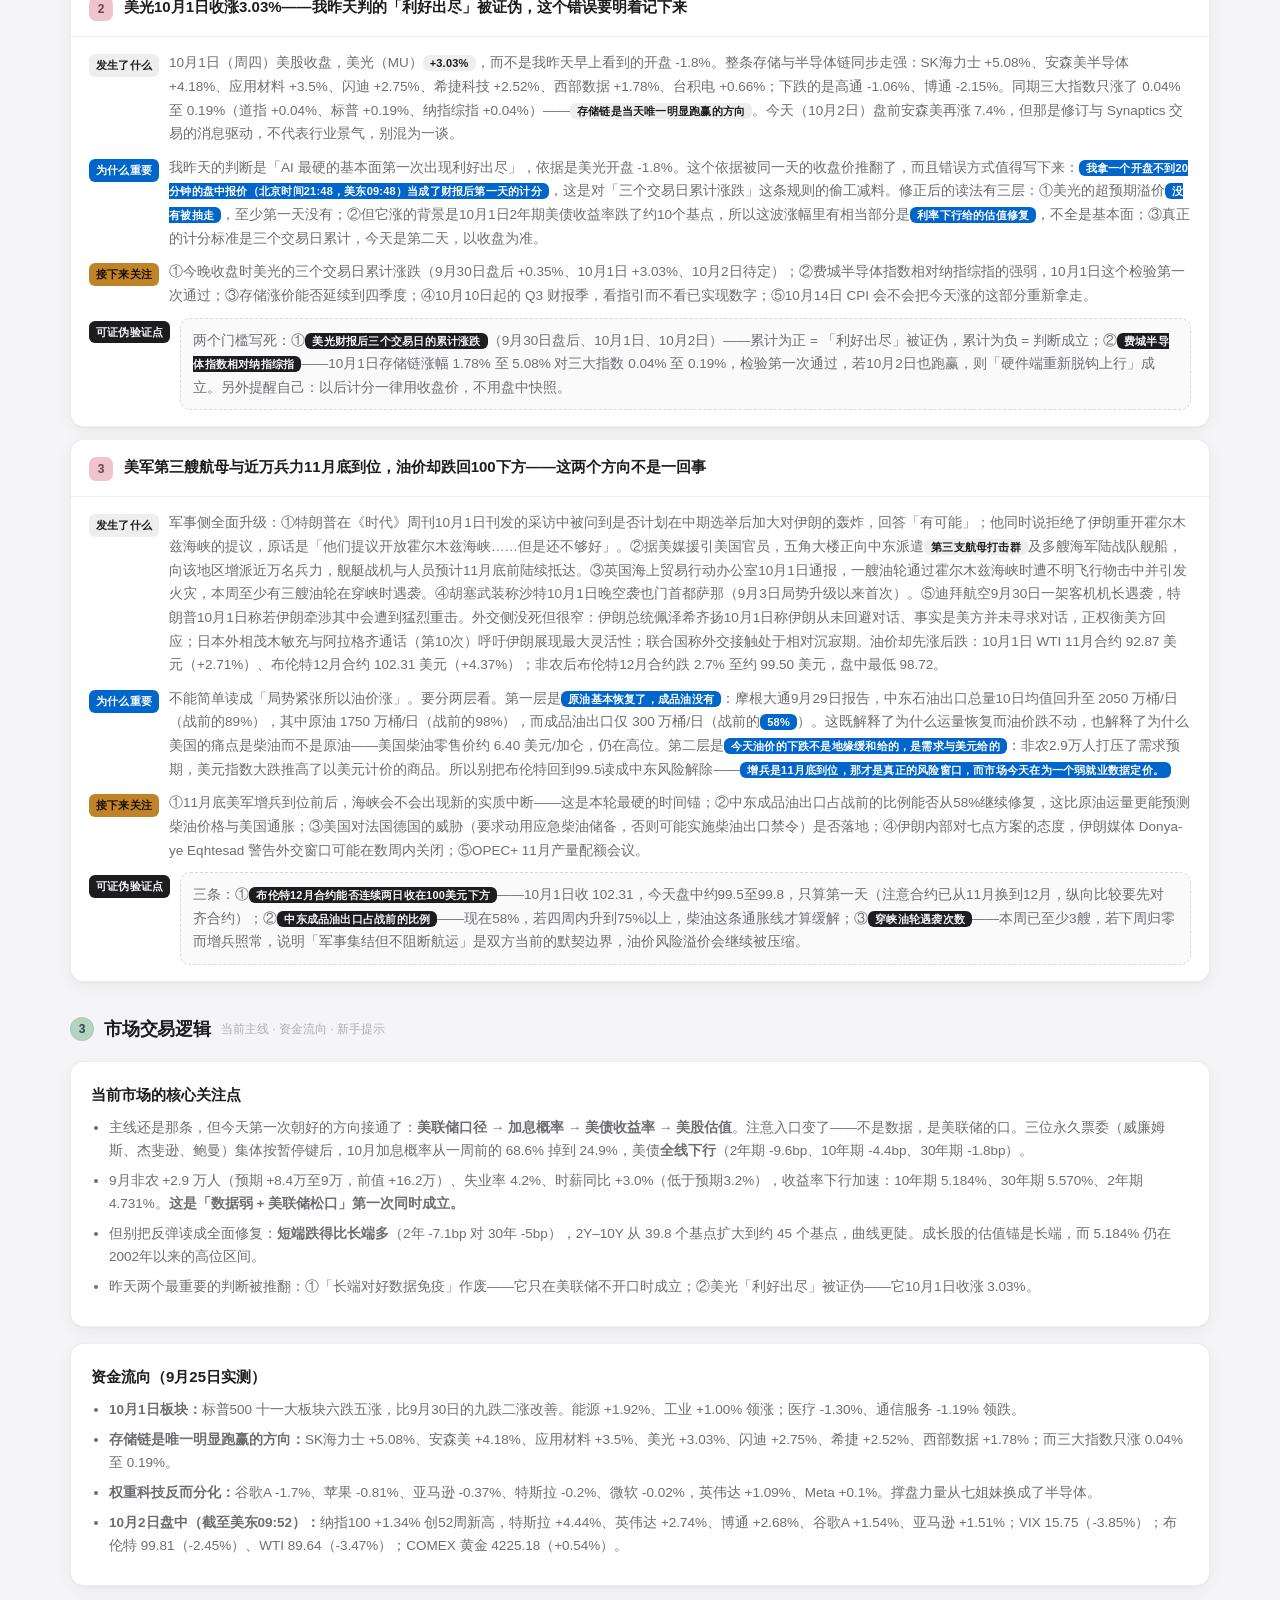
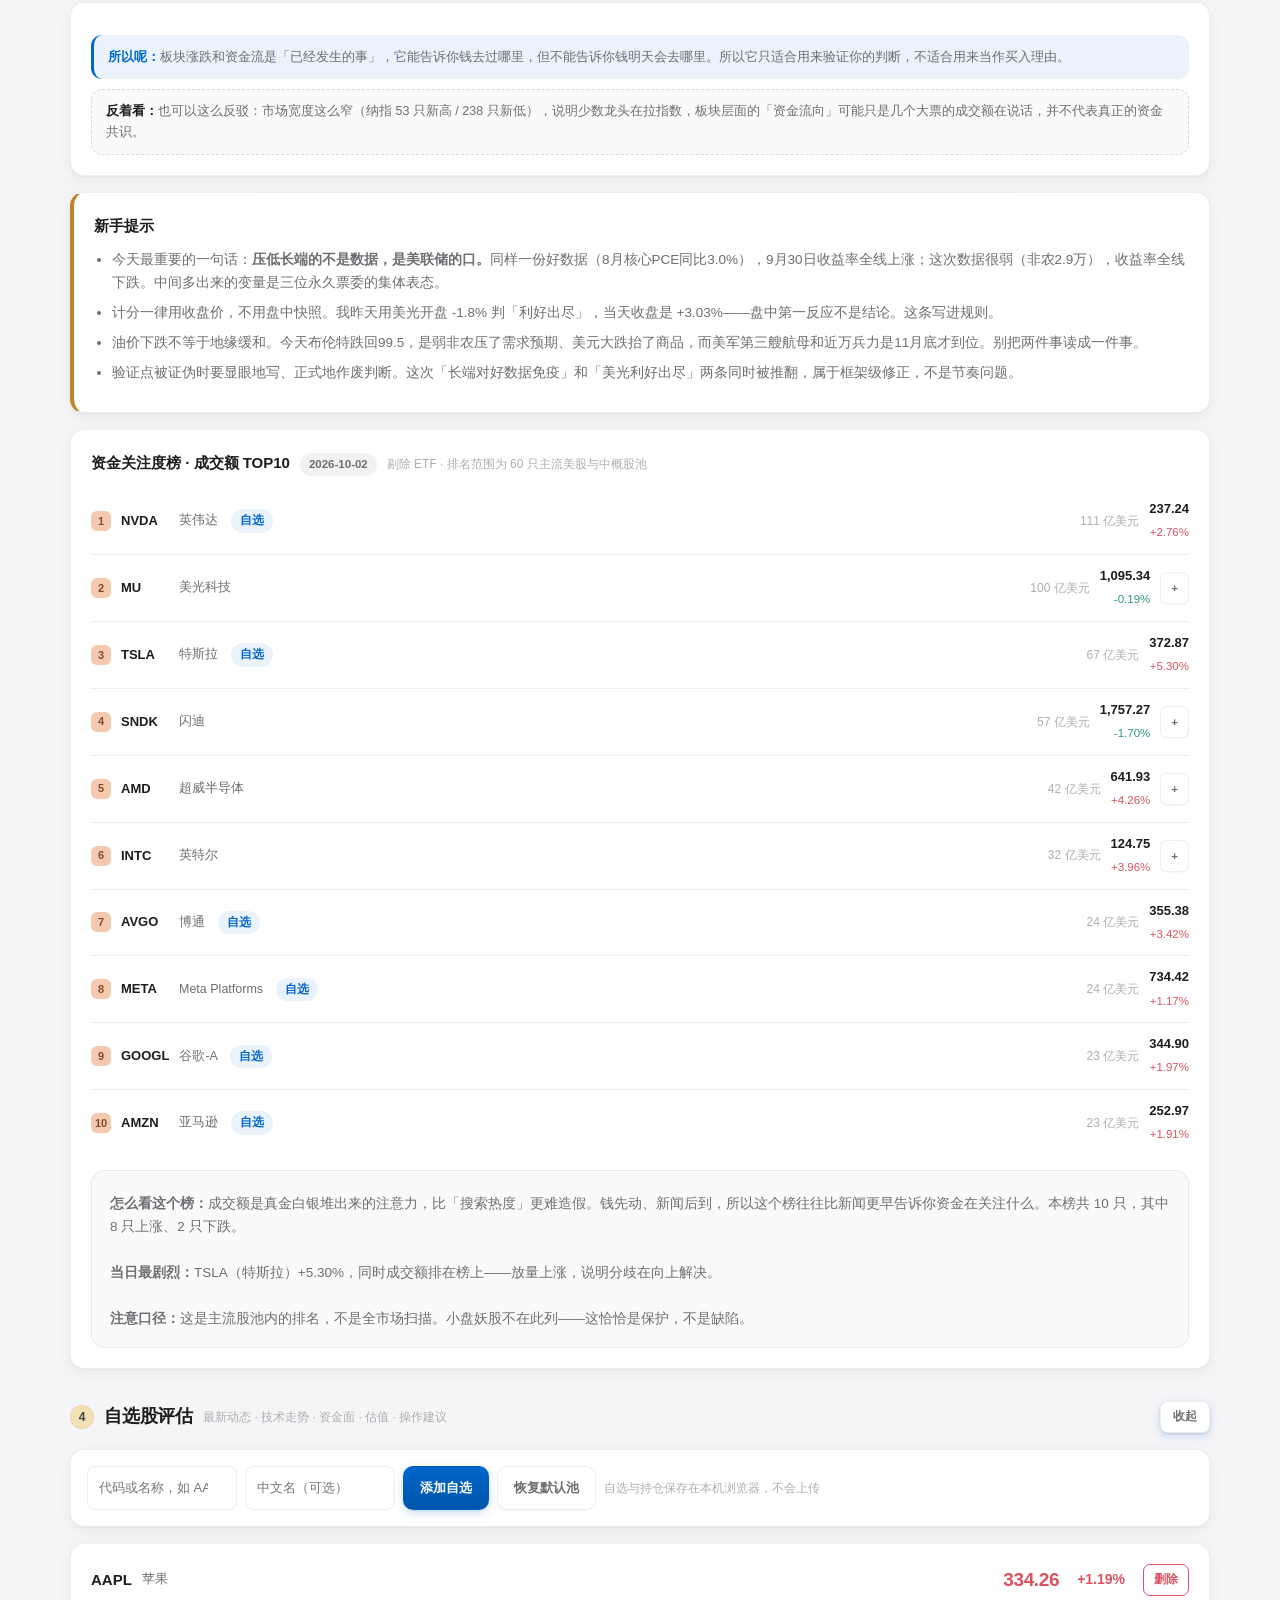
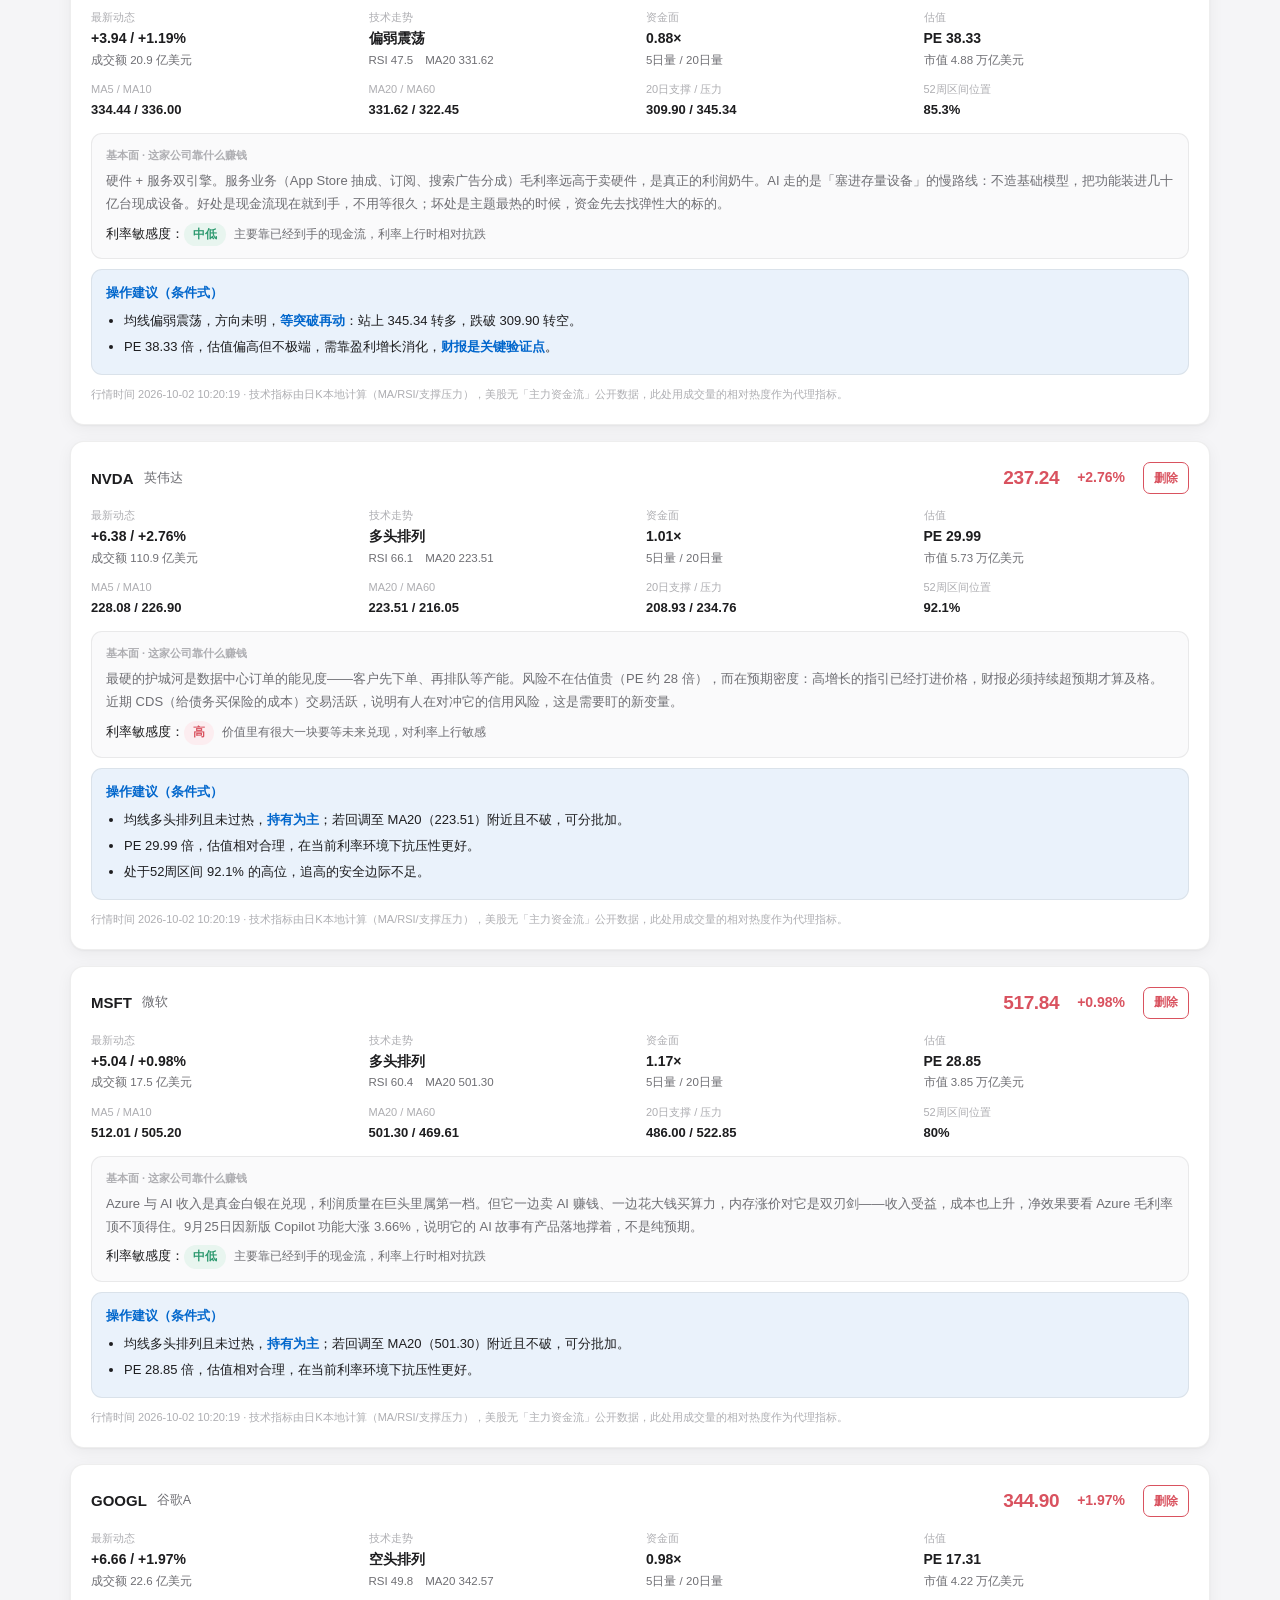
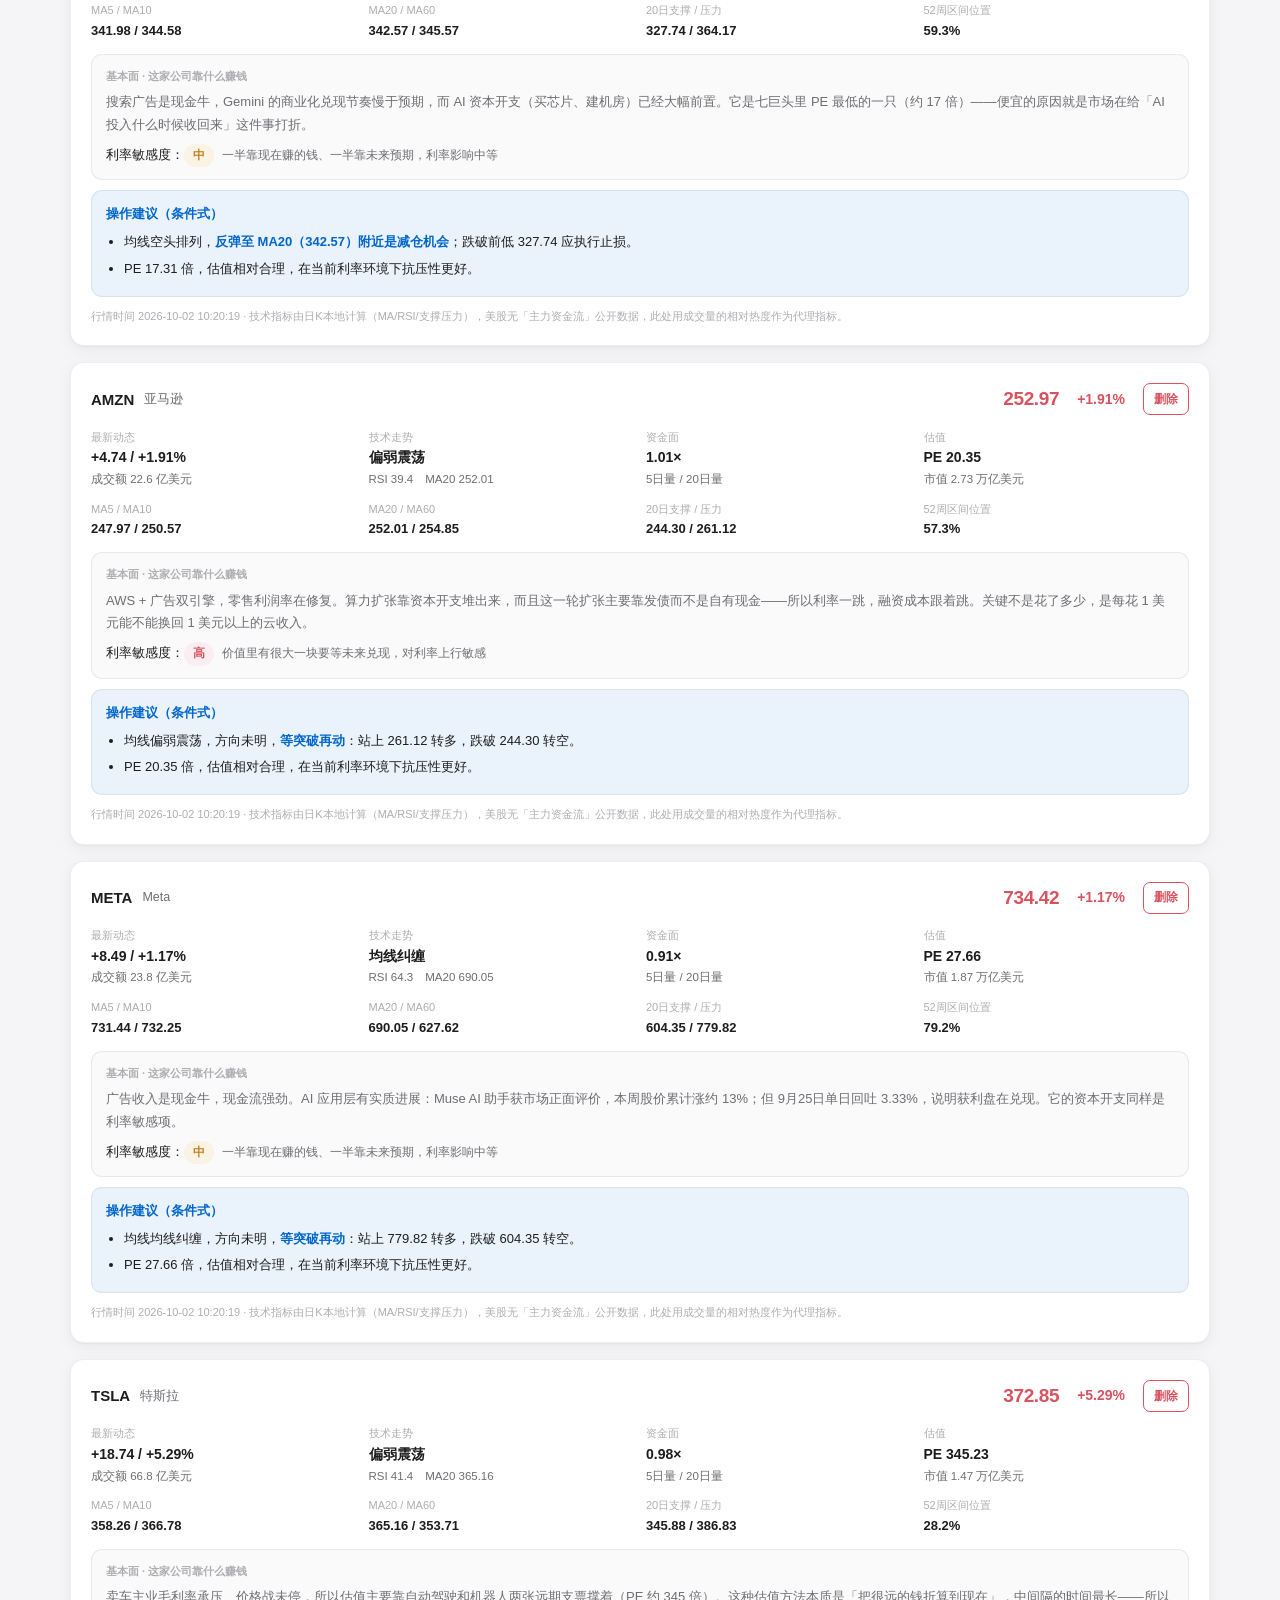
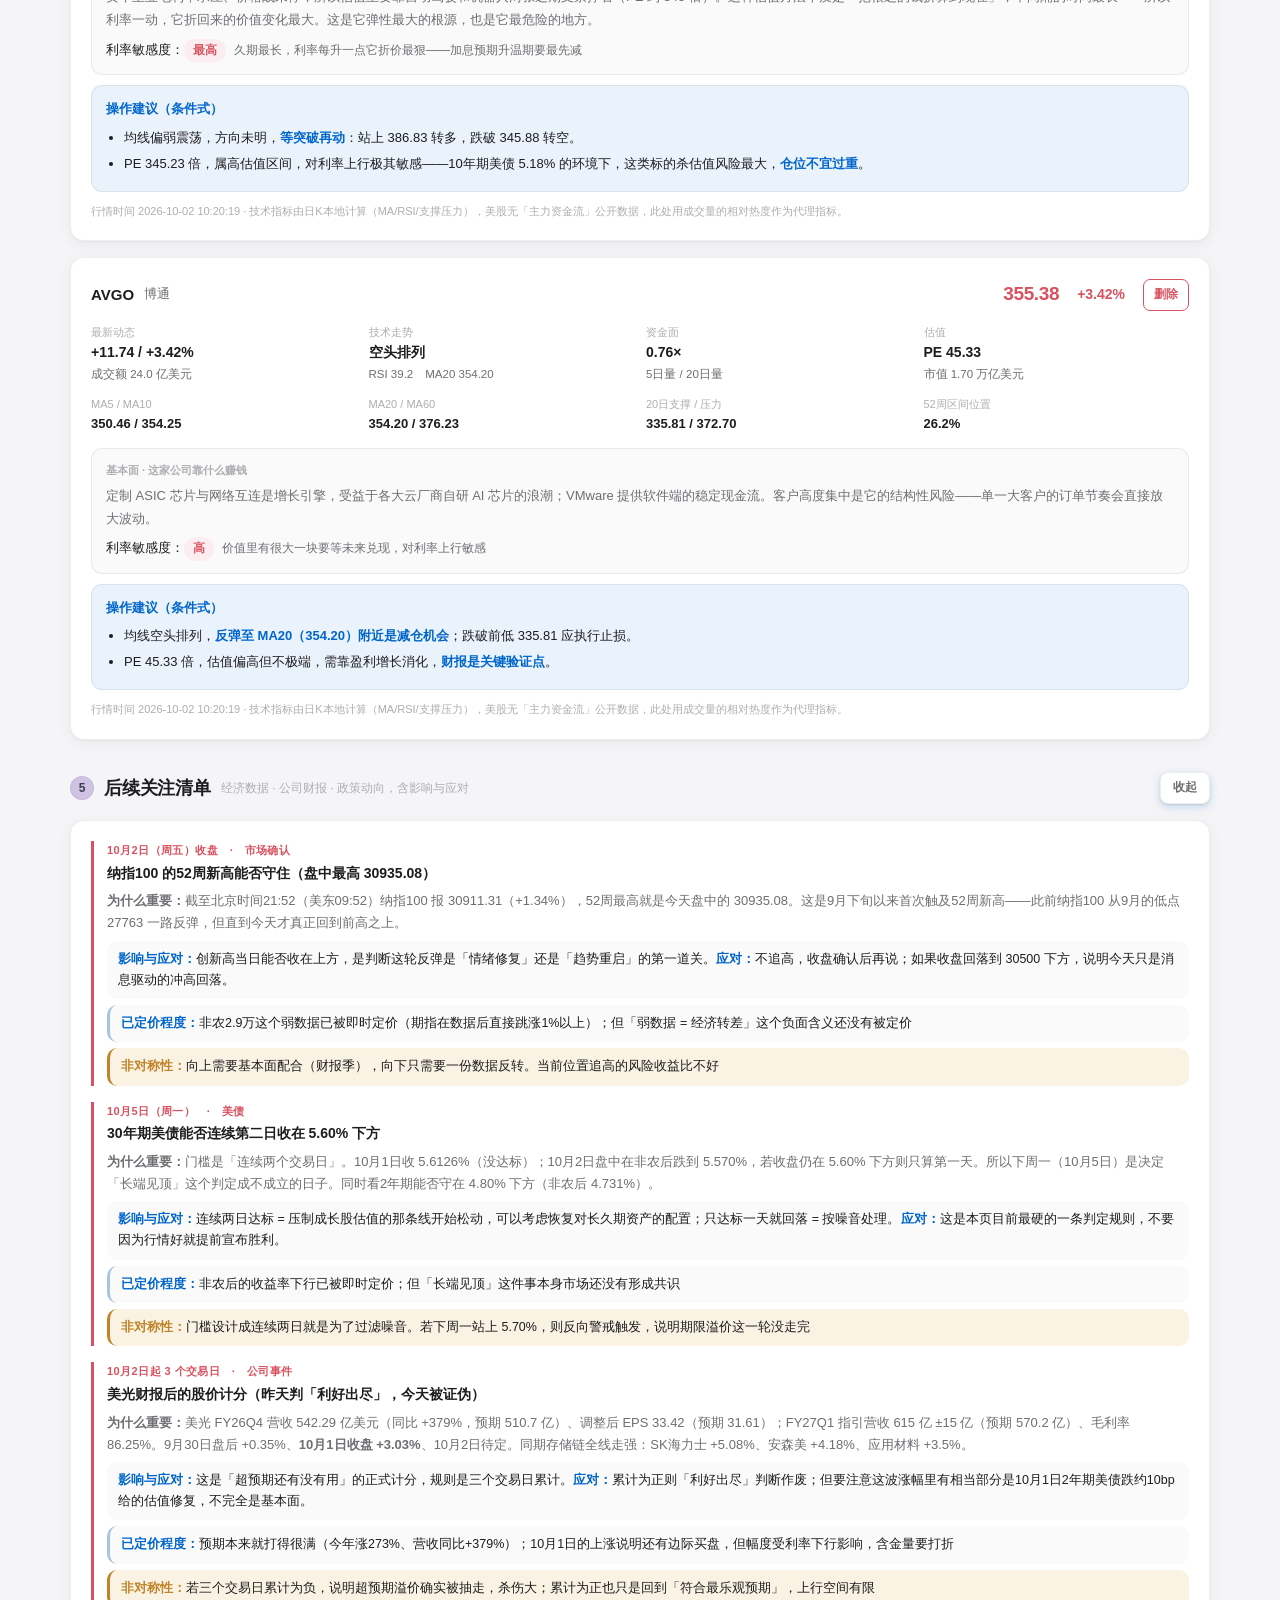
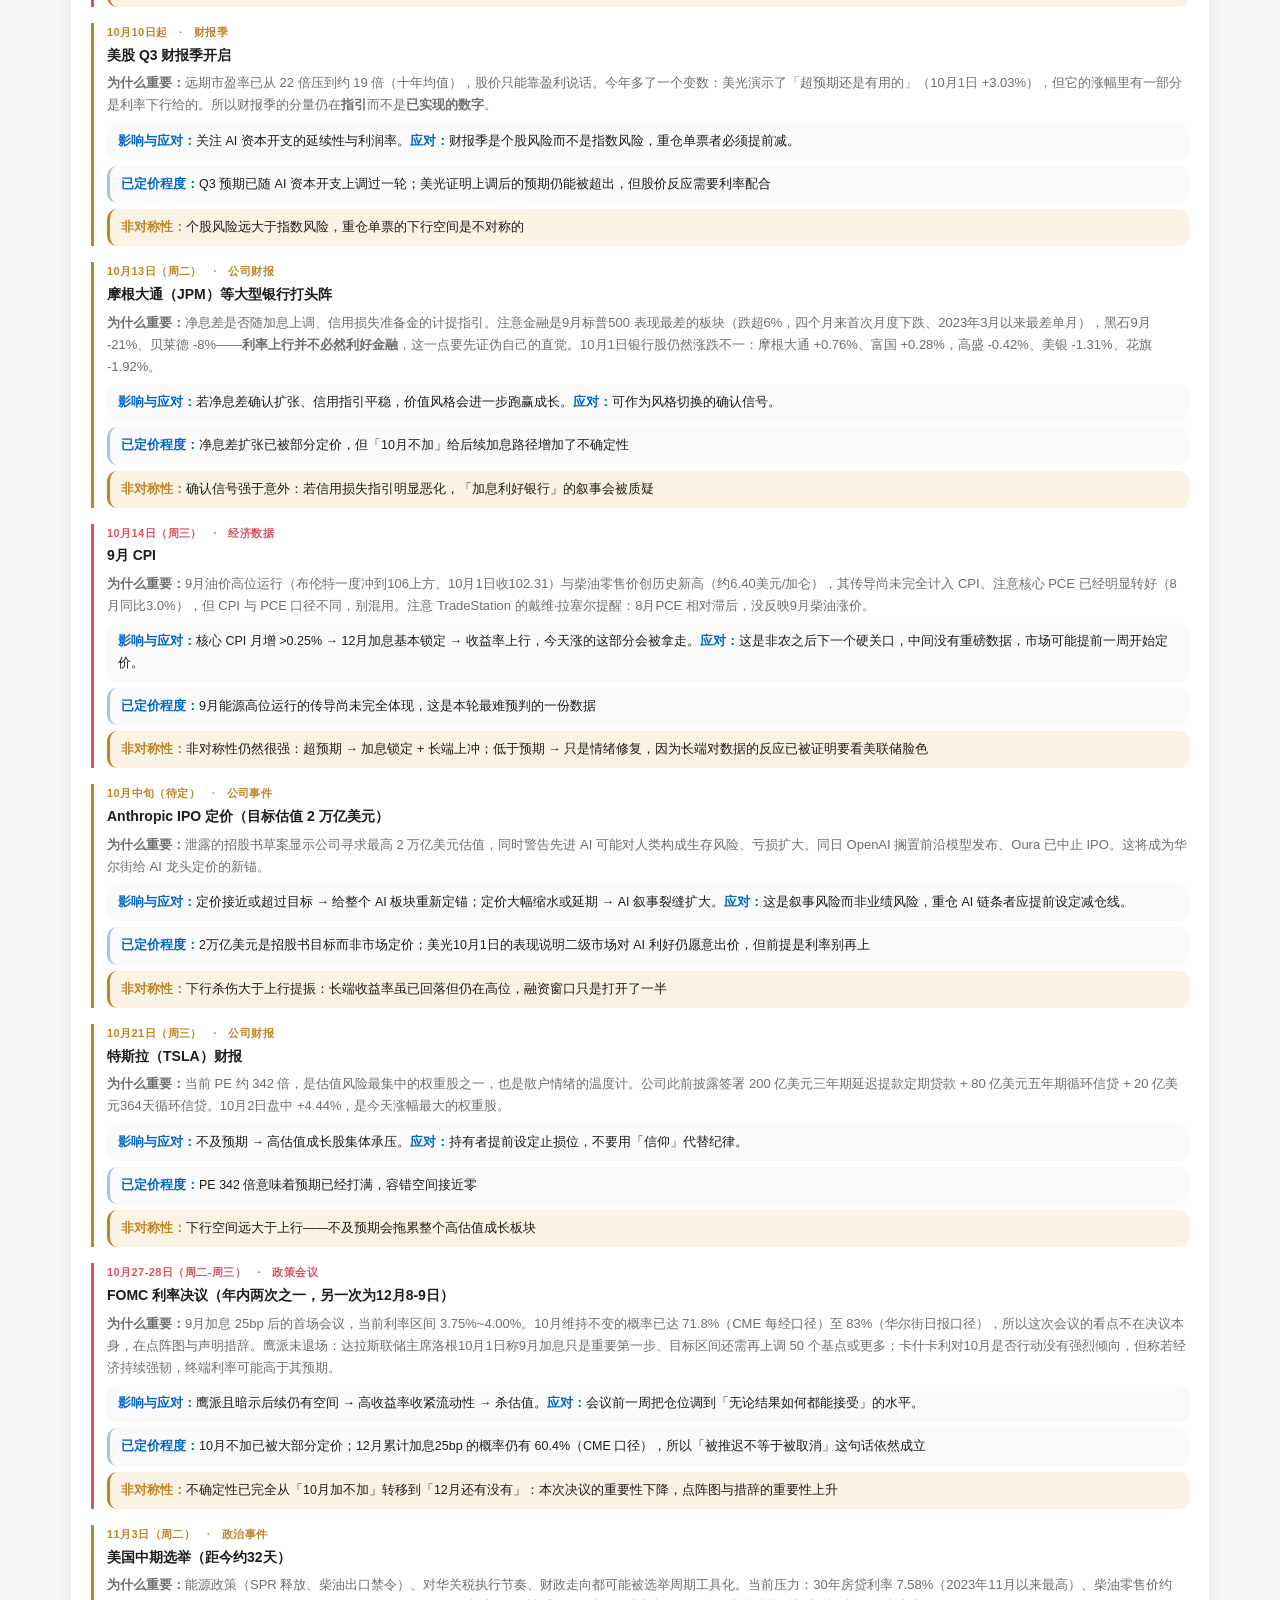
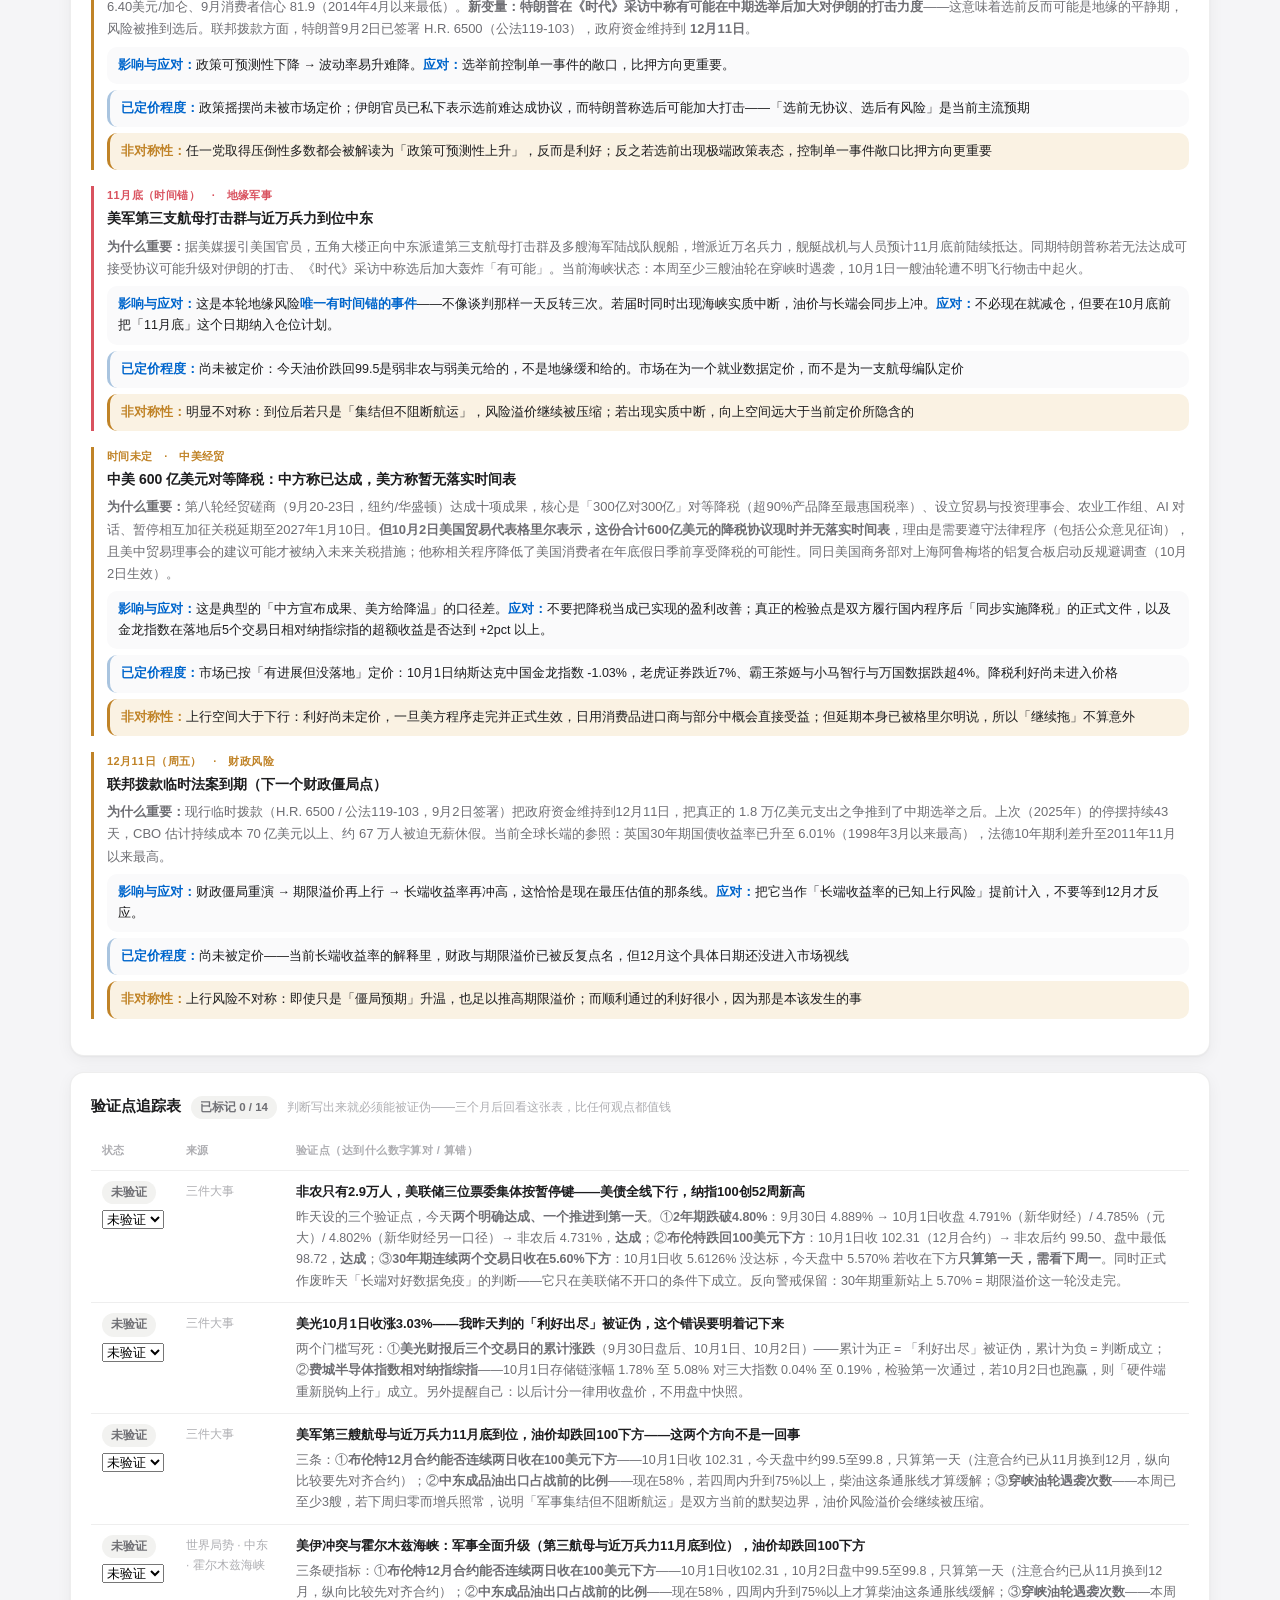
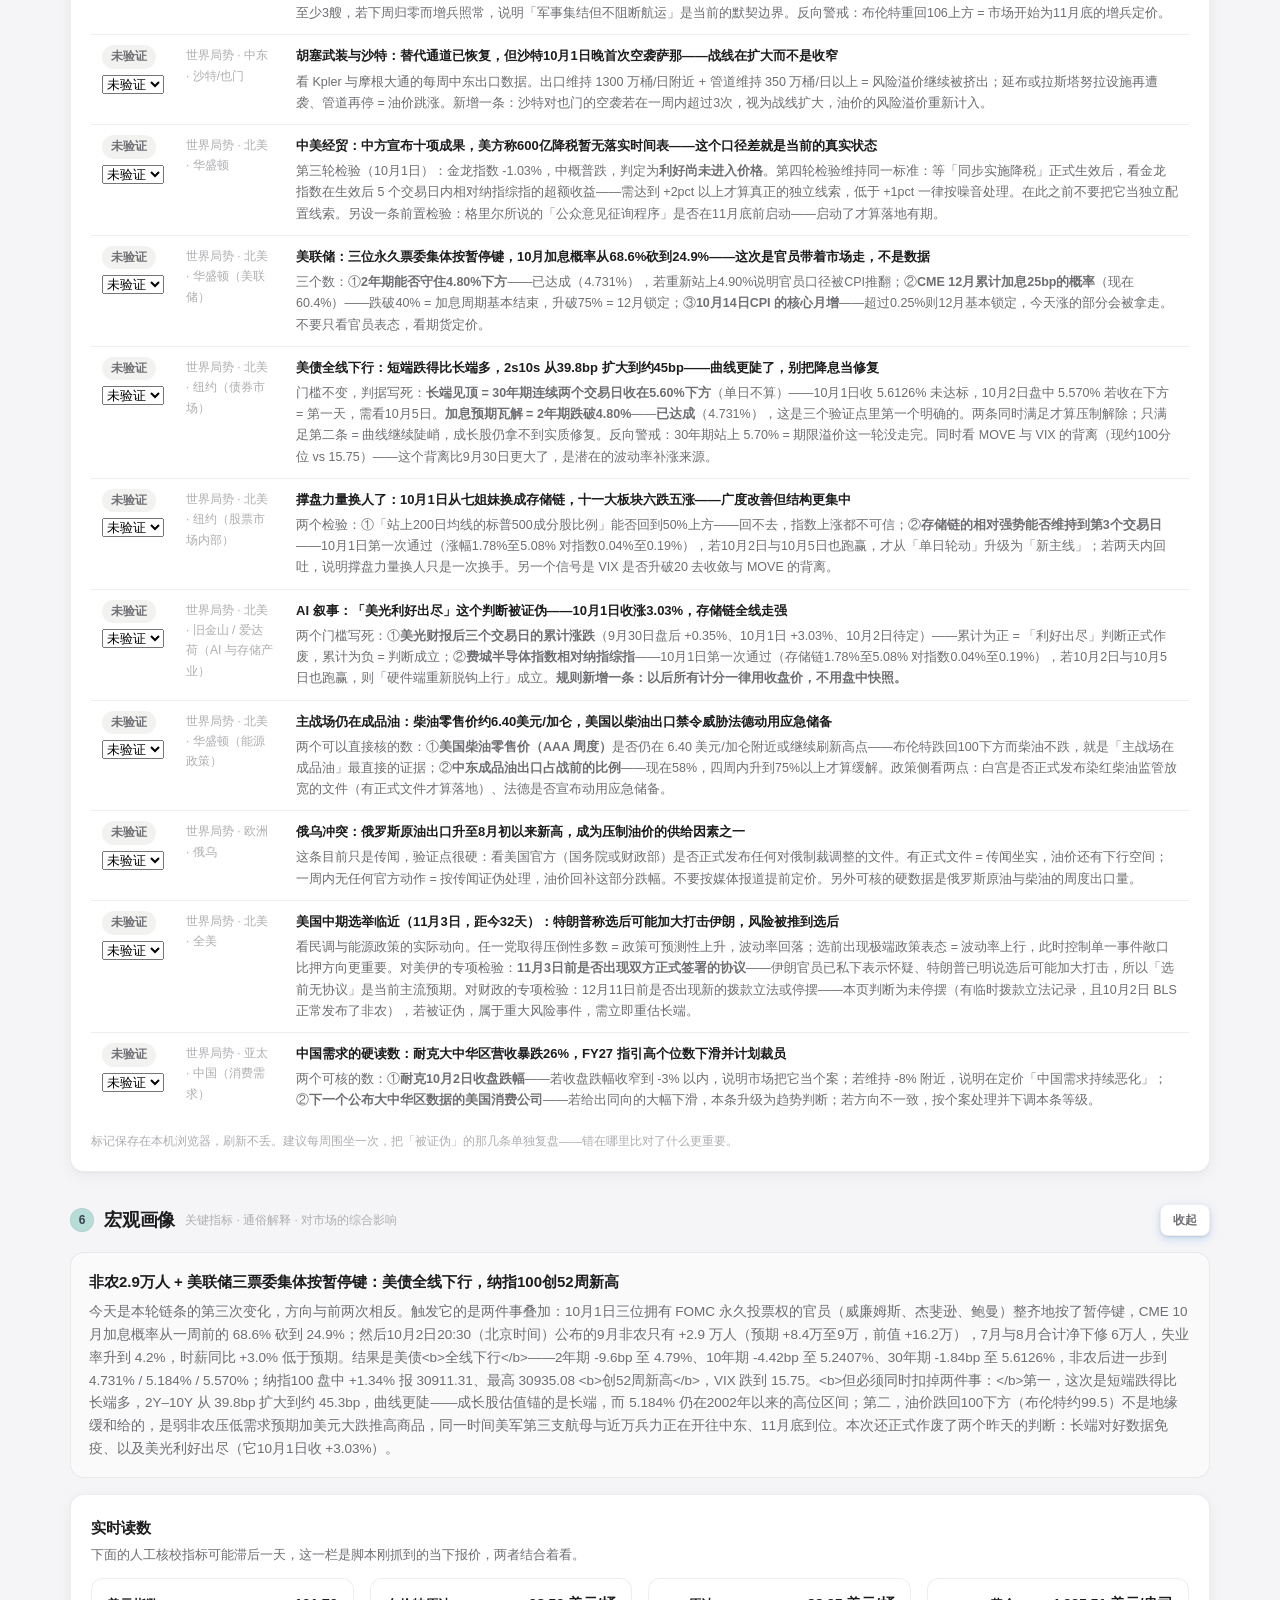
==== commit 0fc14404: "optimize: 达尔文一轮全方面优化(时区/红涨绿跌/缺失信号/首屏性能/a11y/假日历)" ====
--- a/index.html
+++ b/index.html
@@ -104,8 +104,8 @@
     </div>
     <div class="card tight">
       <div class="addstk">
-        <input id="sk-code" placeholder="股票代码，如 AAPL" style="width:150px" autocomplete="off">
-        <input id="sk-name" placeholder="中文名（可选）" style="width:150px" autocomplete="off">
+        <input id="sk-code" placeholder="股票代码，如 AAPL" style="width:150px" autocomplete="off" aria-label="股票代码">
+        <input id="sk-name" placeholder="中文名（可选）" style="width:150px" autocomplete="off" aria-label="中文名（可选）">
         <button onclick="App.addStock()">添加自选</button>
         <button class="ghost" onclick="App.resetStocks()">恢复默认池</button>
         <span style="font-size:12px;color:var(--text-3);align-self:center">自选与持仓保存在本机浏览器，不会上传</span>
@@ -197,23 +197,15 @@
   </div>
 </div>
 
-<script src="data/geo.js"></script>
-<script src="data/market.js"></script>
-<script src="data/macro.js"></script>
-<script src="data/events.js"></script>
-<!-- 3D 地球依赖：本地 three.min.js 异步加载（不阻塞首屏）；缺失时 3 秒后非阻塞回退 CDN；都失败则自动降级 2D 地图 -->
-<script src="assets/vendor/three.min.js" async></script>
-<script>
-  /* 本地 three 没加载成功时，3 秒后非阻塞回退到 CDN（避免阻塞与重复下载） */
-  setTimeout(function () {
-    if (typeof window.THREE === 'undefined') {
-      var _s = document.createElement('script');
-      _s.src = 'https://cdn.jsdelivr.net/npm/three@0.160.0/build/three.min.js';
-      _s.async = true;
-      document.head.appendChild(_s);
-    }
-  }, 3000);
-</script>
+<!-- 数据脚本：加 defer 消除同步阻塞。
+     defer 仍严格保证执行顺序（geo→market→macro→events→globe→app），但不再阻塞 HTML 解析，
+     浏览器可并行下载并提前绘制骨架。首屏渲染①不再被这 296KB 挡住。 -->
+<script src="data/geo.js" defer></script>
+<script src="data/market.js" defer></script>
+<script src="data/macro.js" defer></script>
+<script src="data/events.js" defer></script>
+<!-- 3D 地球依赖：three.min.js（约167KB gzip）在地球进入视口时才动态注入，
+     不再与首屏资源抢带宽；geo.js 已 defer 就绪，无需CDN 回退兜底 -->
 <script src="assets/globe.js" defer></script>
 <script src="assets/app.js" defer></script>
 </body>
--- a/assets/style.css
+++ b/assets/style.css
@@ -643,6 +643,21 @@
 .tbl tr:last-child td { border-bottom: none; }
 .tbl .num { font-variant-numeric: tabular-nums; }
 .tbl-scroll { overflow-x: auto; }
+/* 验证点追踪表：≤640px 改卡片堆叠，验证点独占整行（原来状态92px+来源150px 把它挤成窄条） */
+@media (max-width: 640px) {
+  .vtbl thead { display: none; }
+  .vtbl, .vtbl tbody { display: block; }
+  .vtbl tr {
+    display: block;
+    border: 1px solid var(--border); border-radius: 10px;
+    background: var(--bg-2);
+    padding: 11px 12px; margin-bottom: 10px;
+  }
+  .vtbl td { display: block; padding: 0; border-bottom: none; }
+  .vtbl td.st { display: flex; align-items: center; gap: 8px; margin-bottom: 7px; }
+  .vtbl td.st select { margin-top: 0 !important; width: auto !important; flex: 1 1 auto; max-width: 130px; margin-left: auto; }
+  .vtbl td.src-td { font-size: 11.5px !important; margin-bottom: 6px; }
+}
 
 /* ============ 关注清单 ============ */
 .wl { border-left: 3px solid var(--accent); padding-left: 13px; margin-bottom: 16px; }
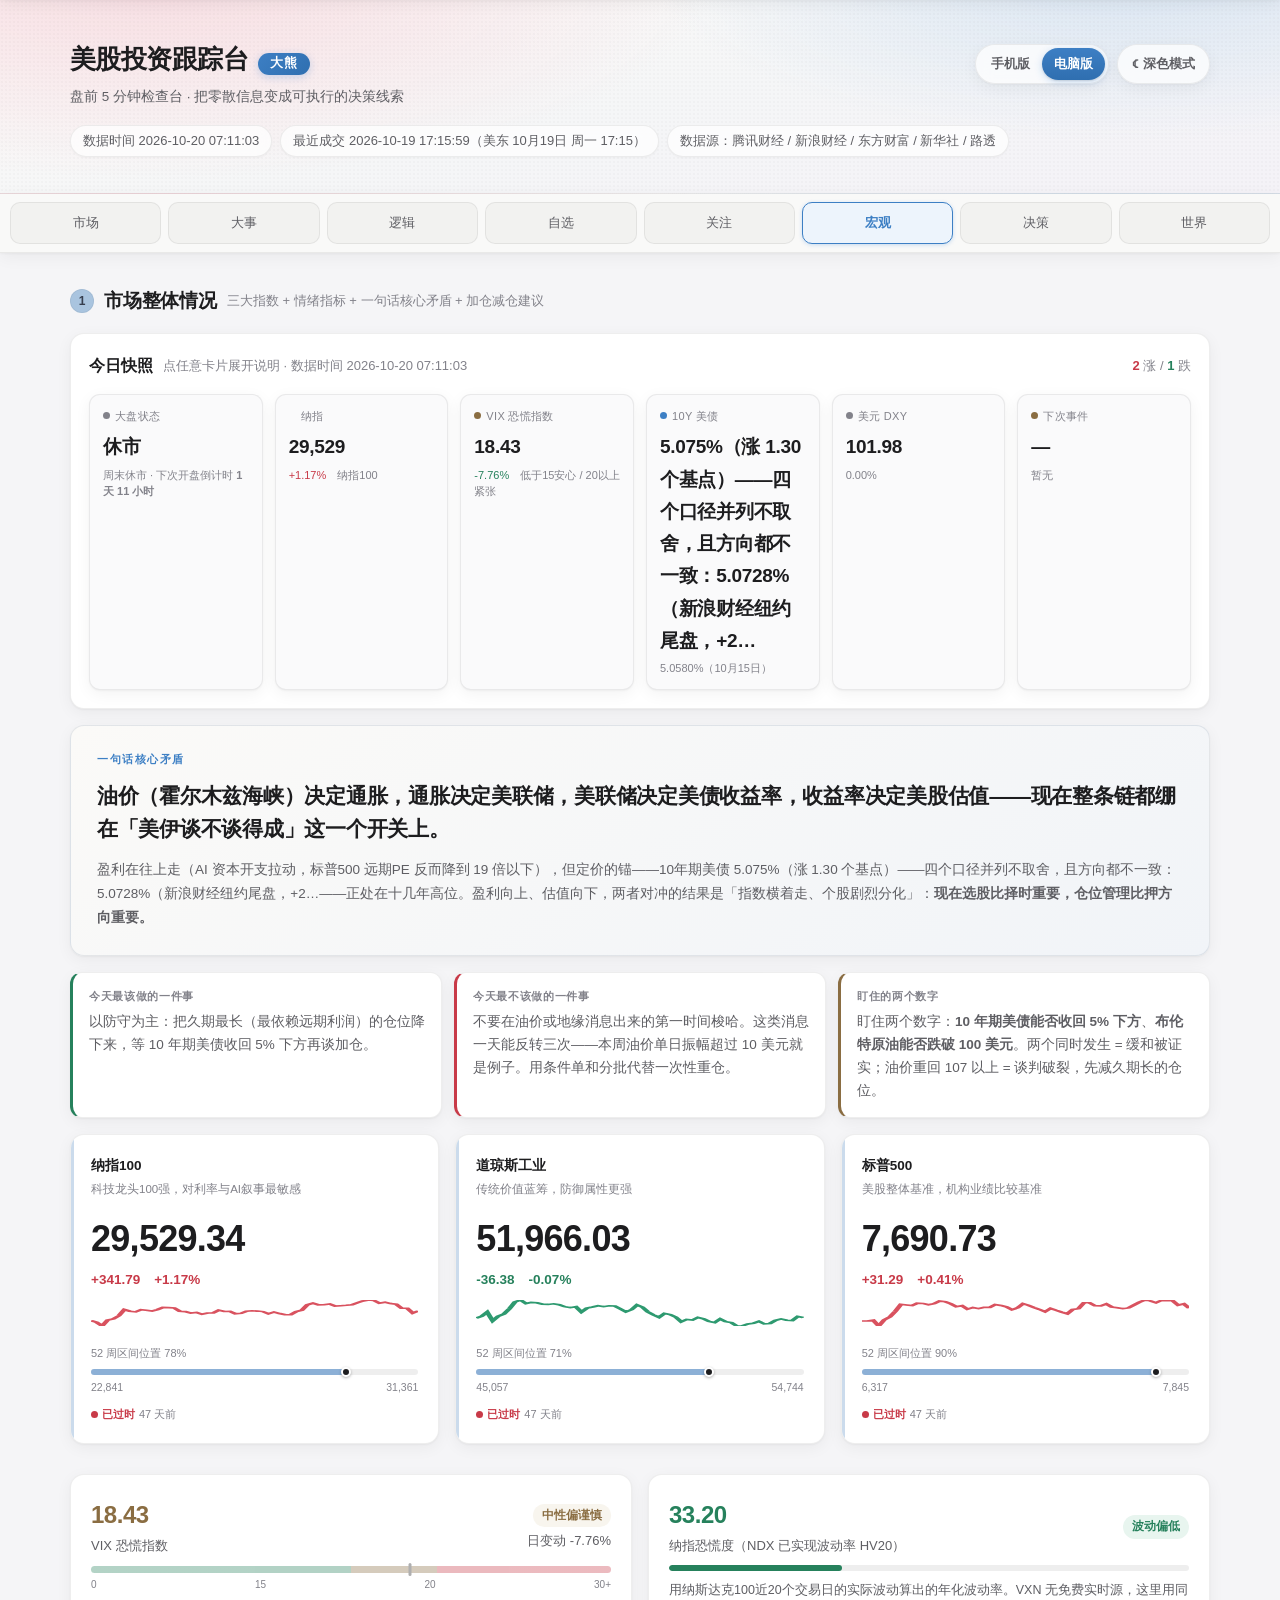
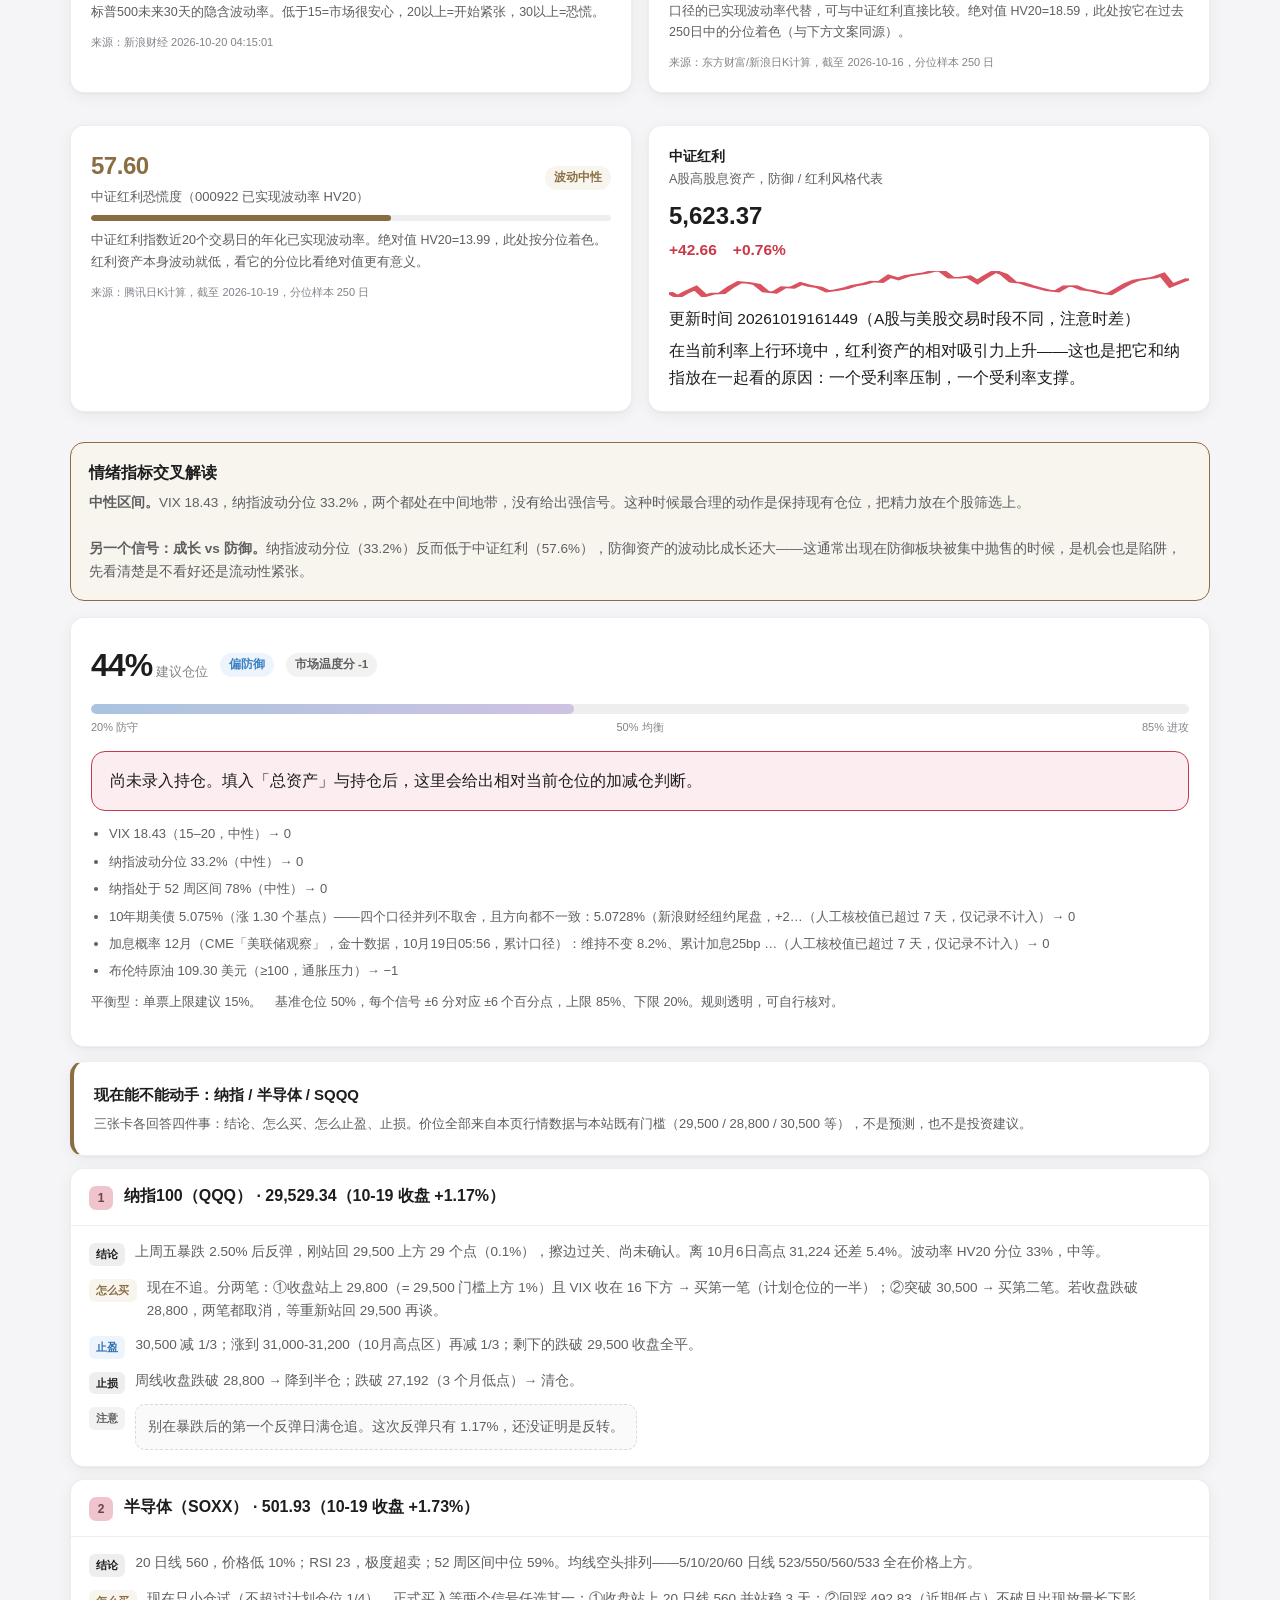
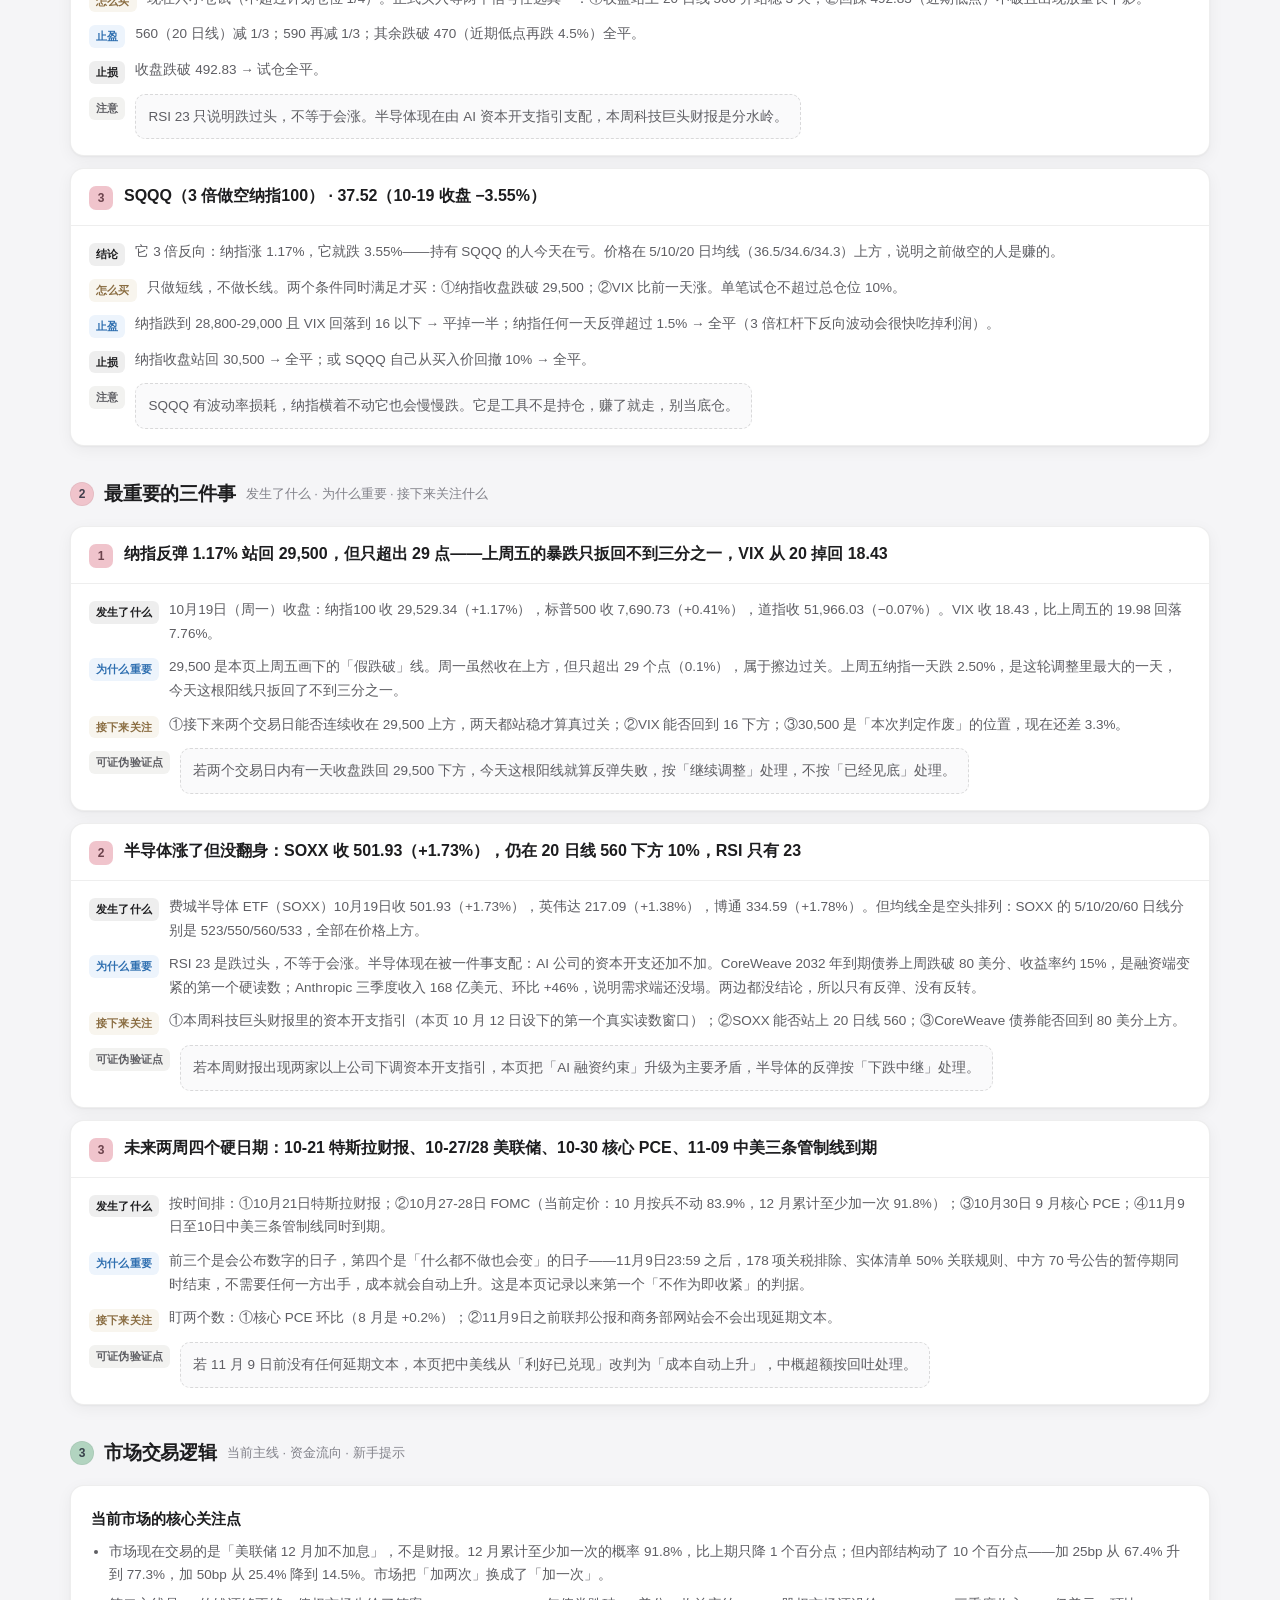
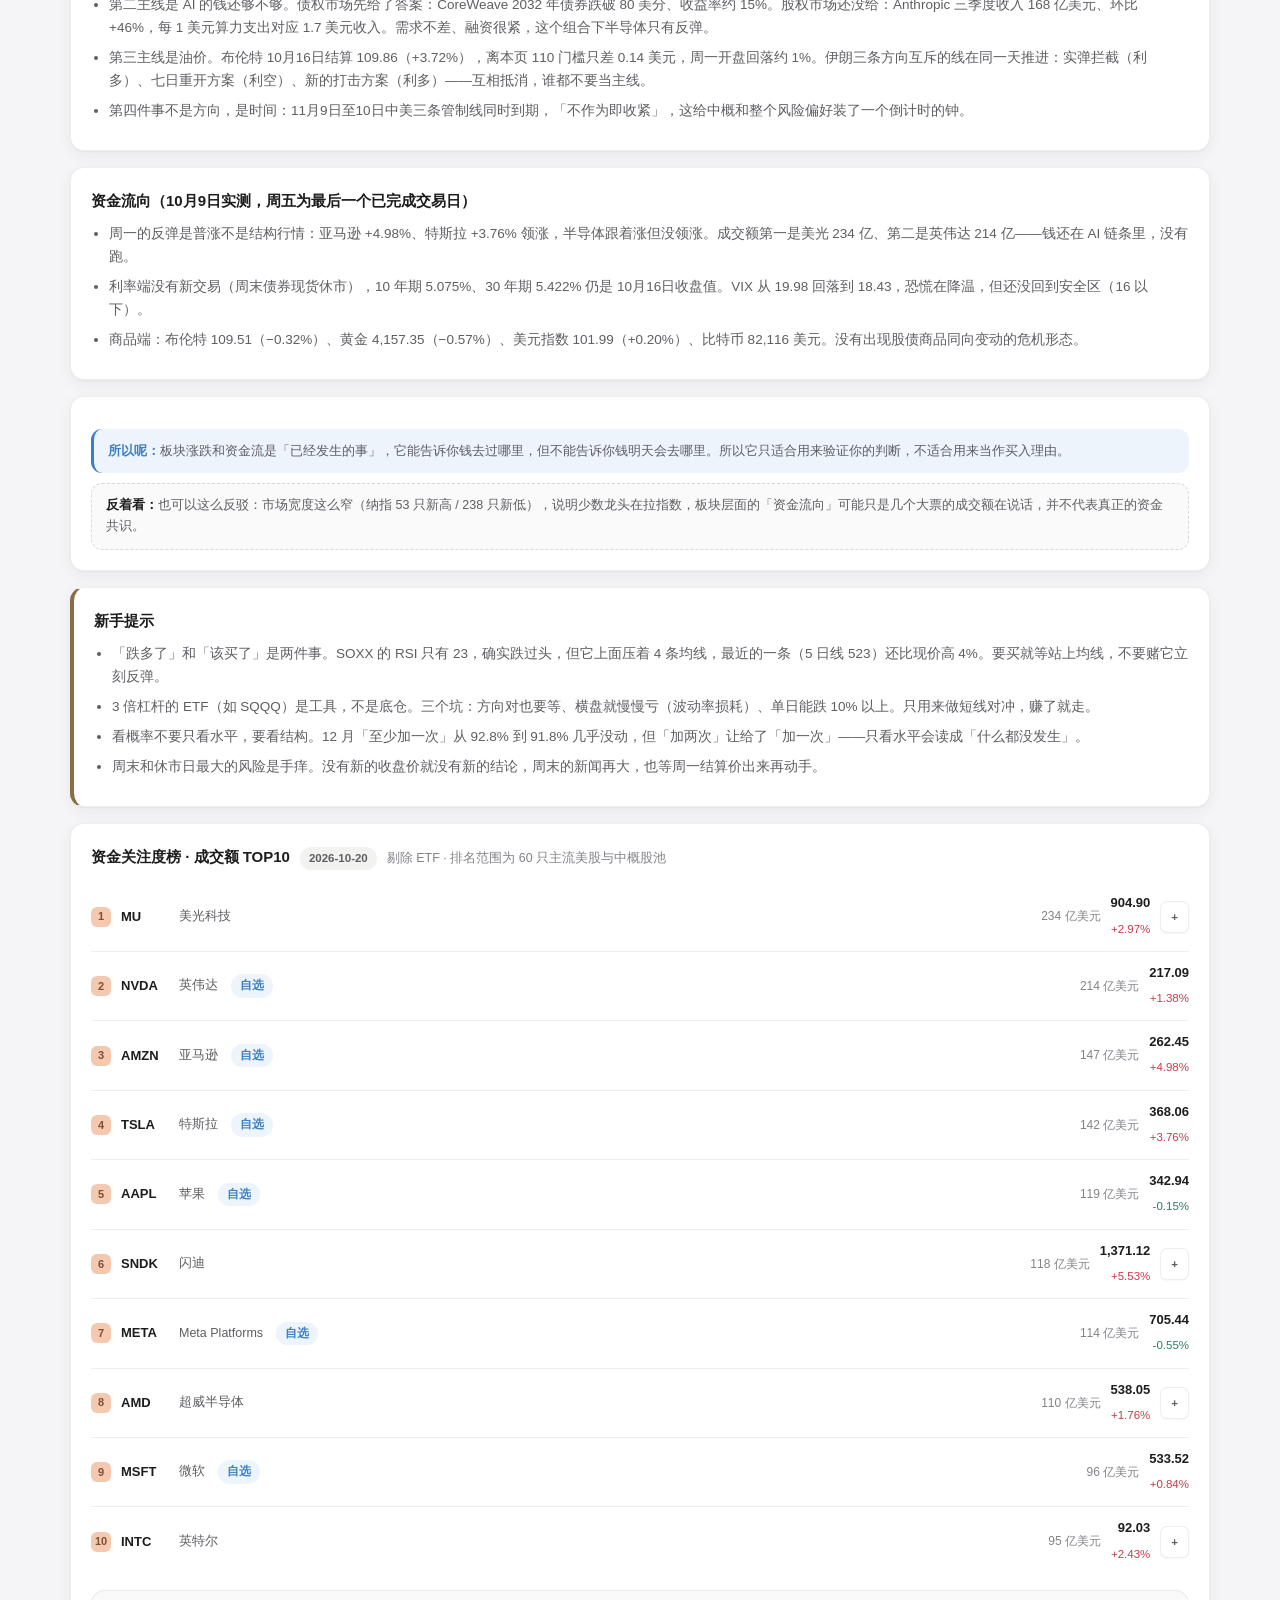
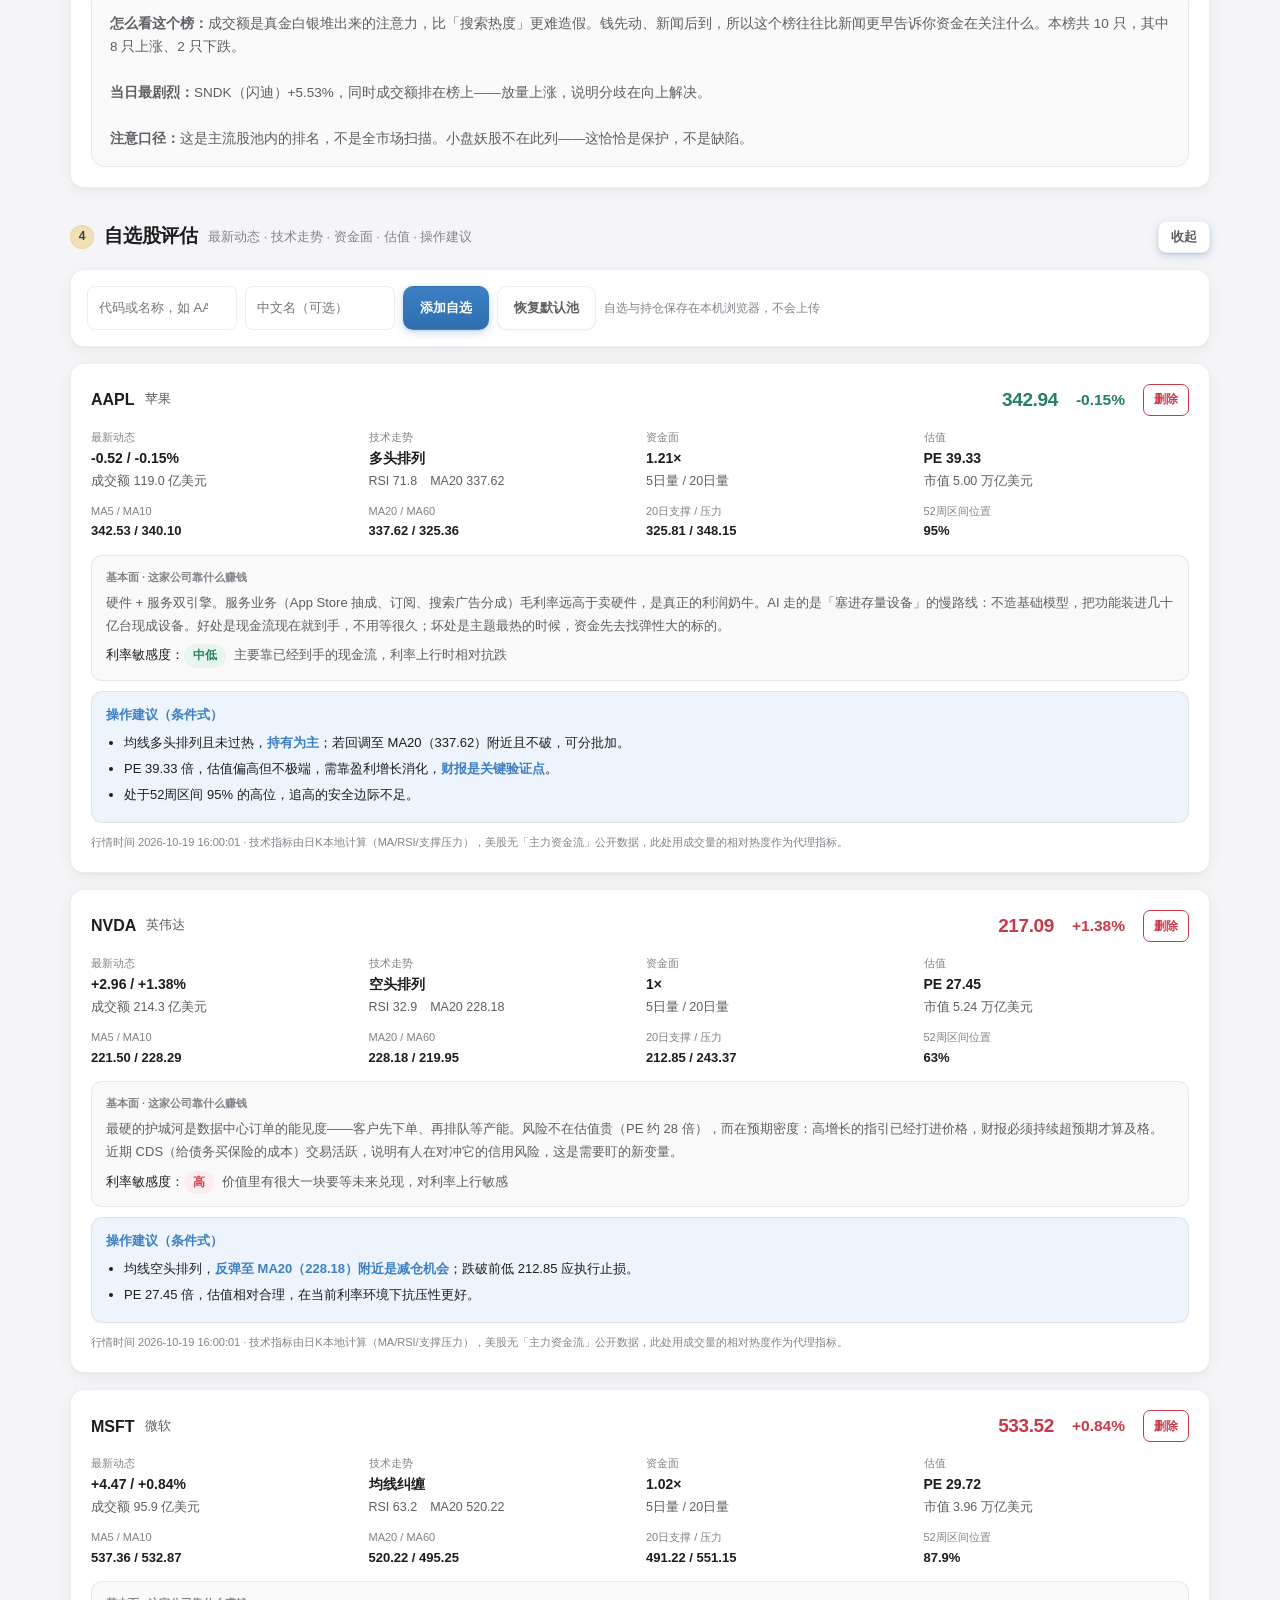
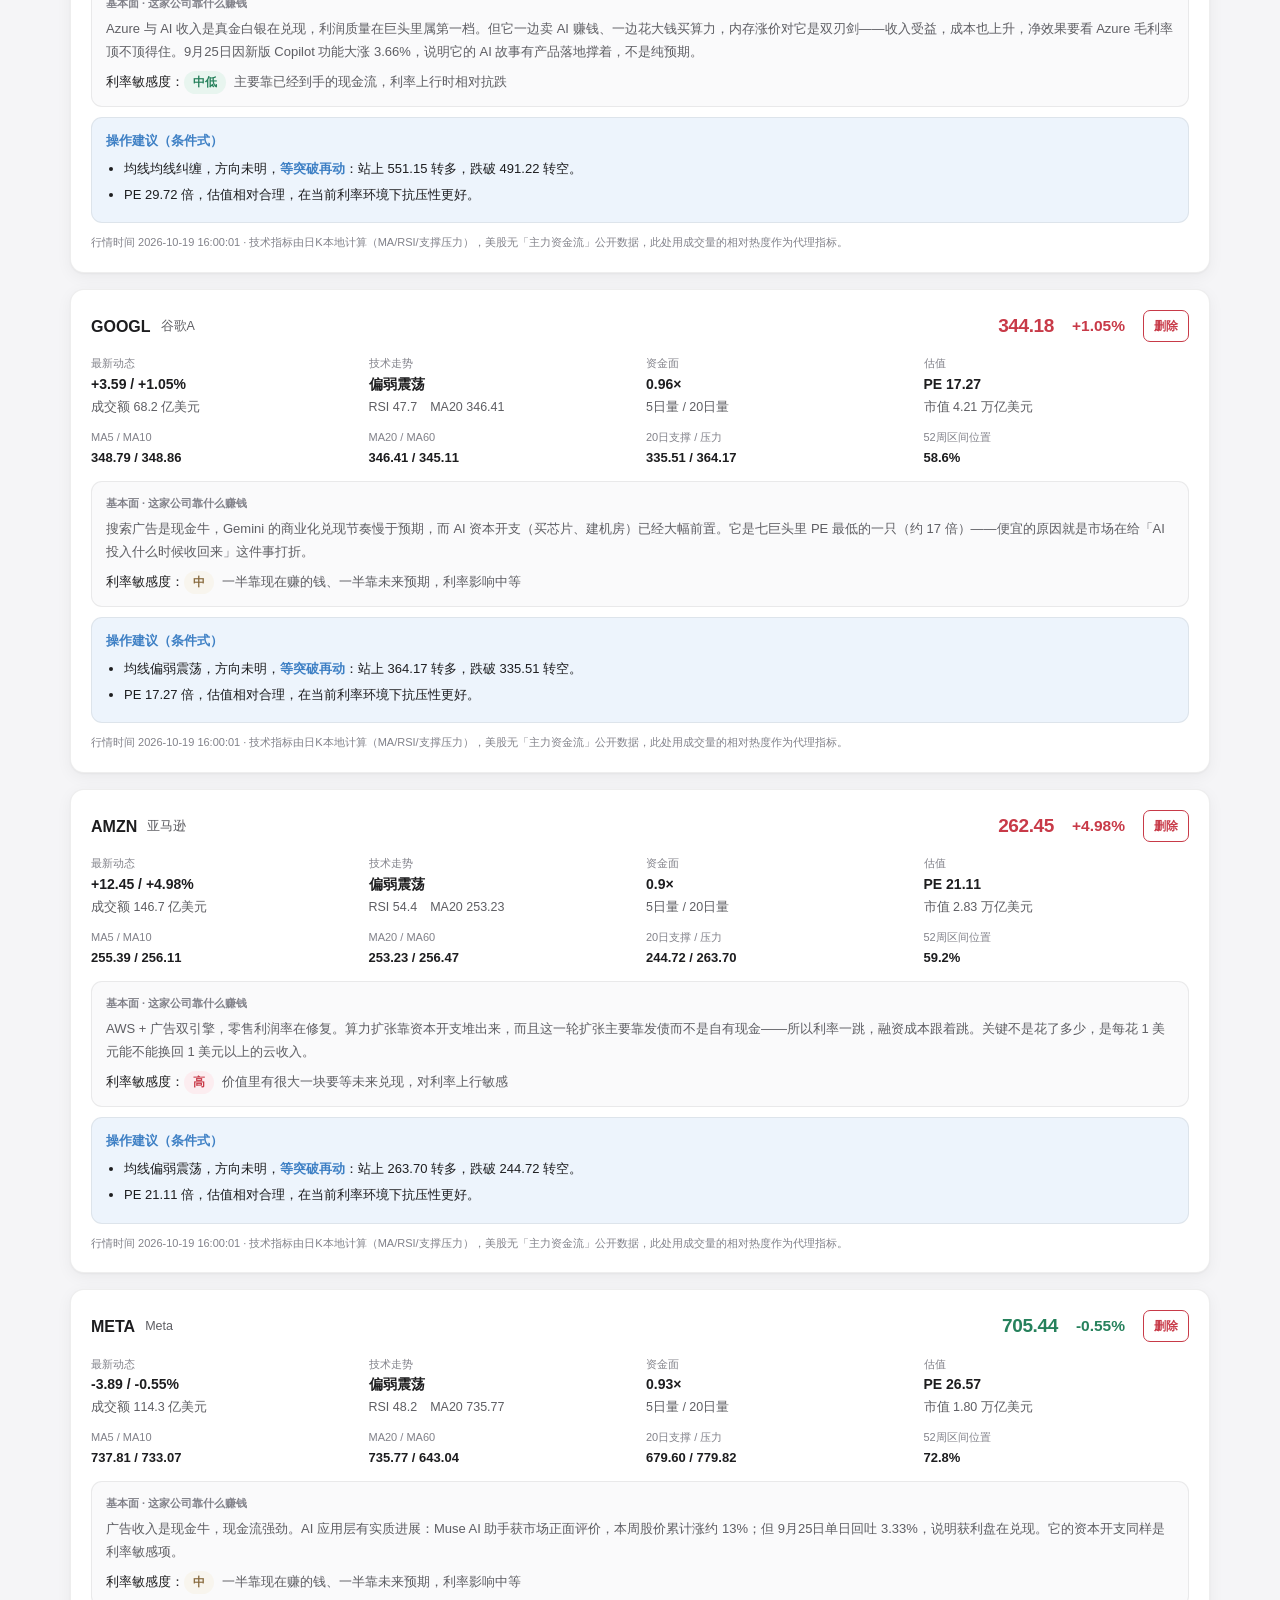
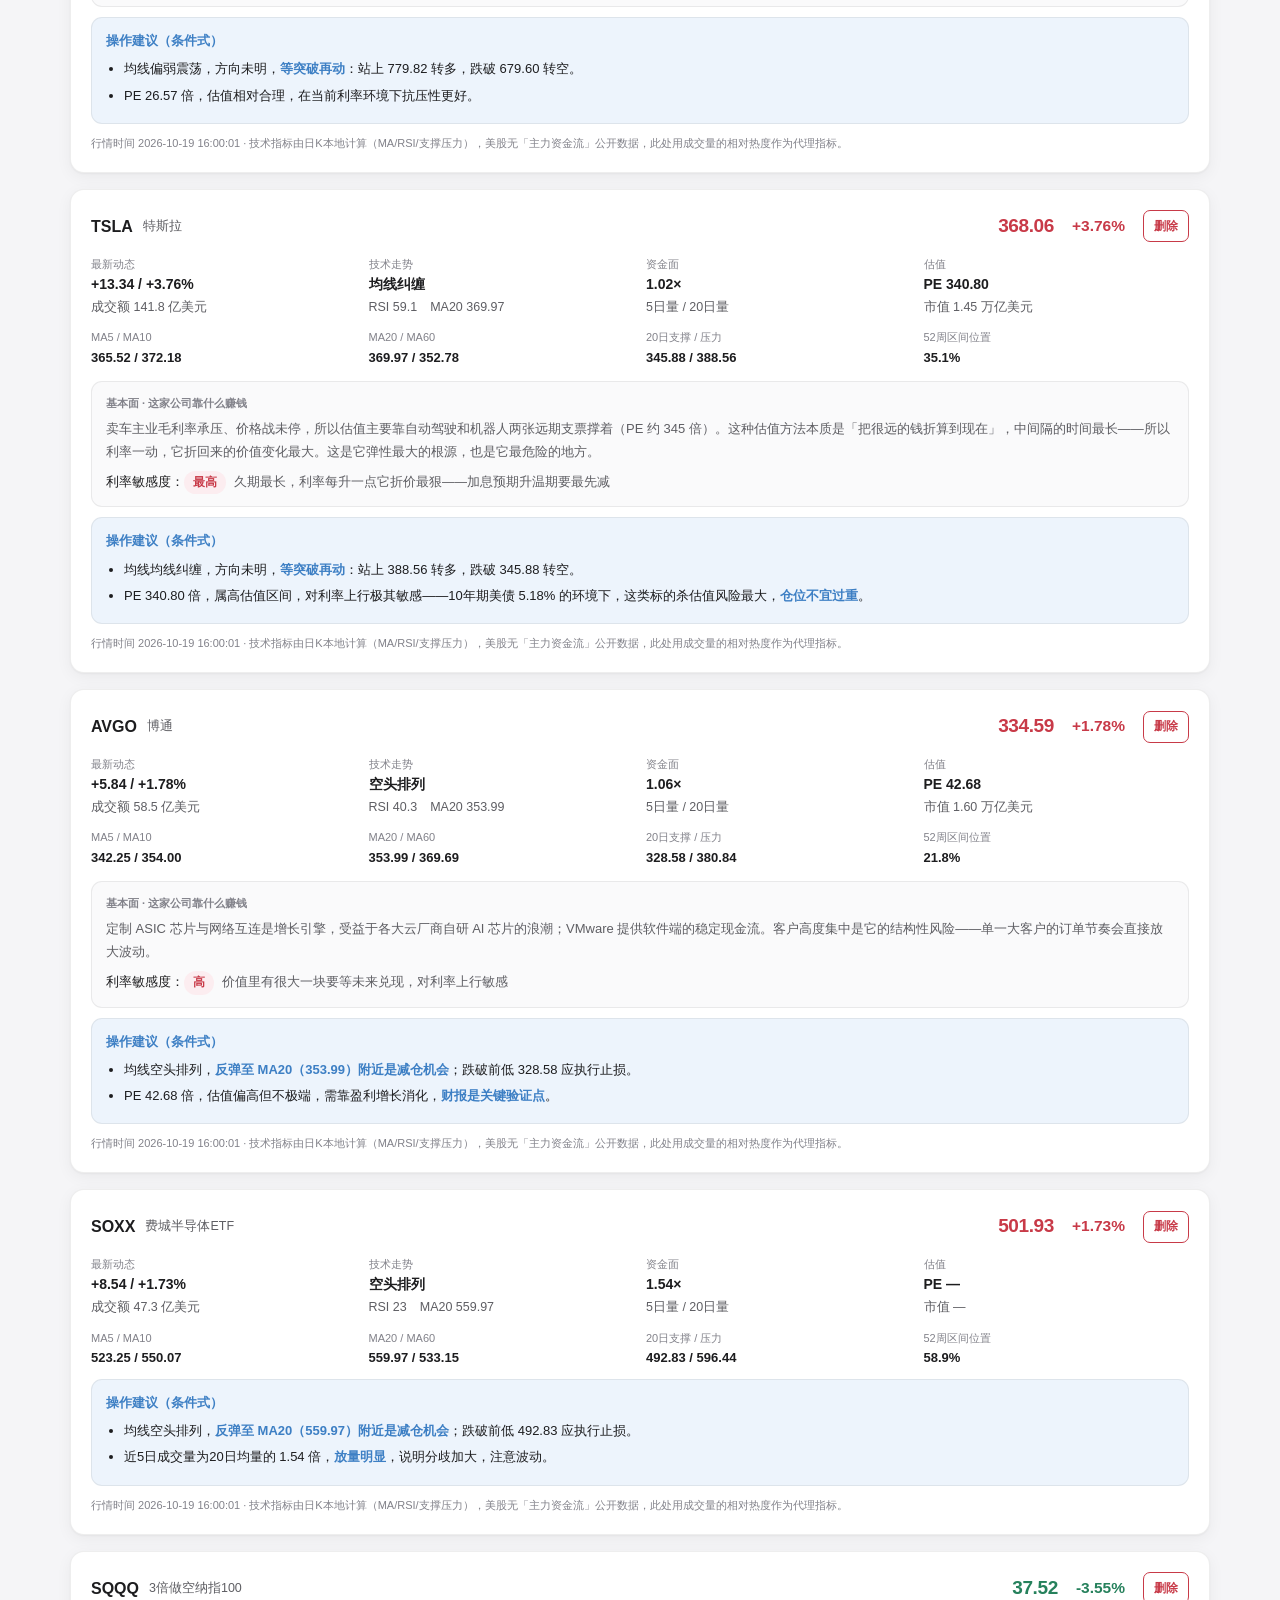
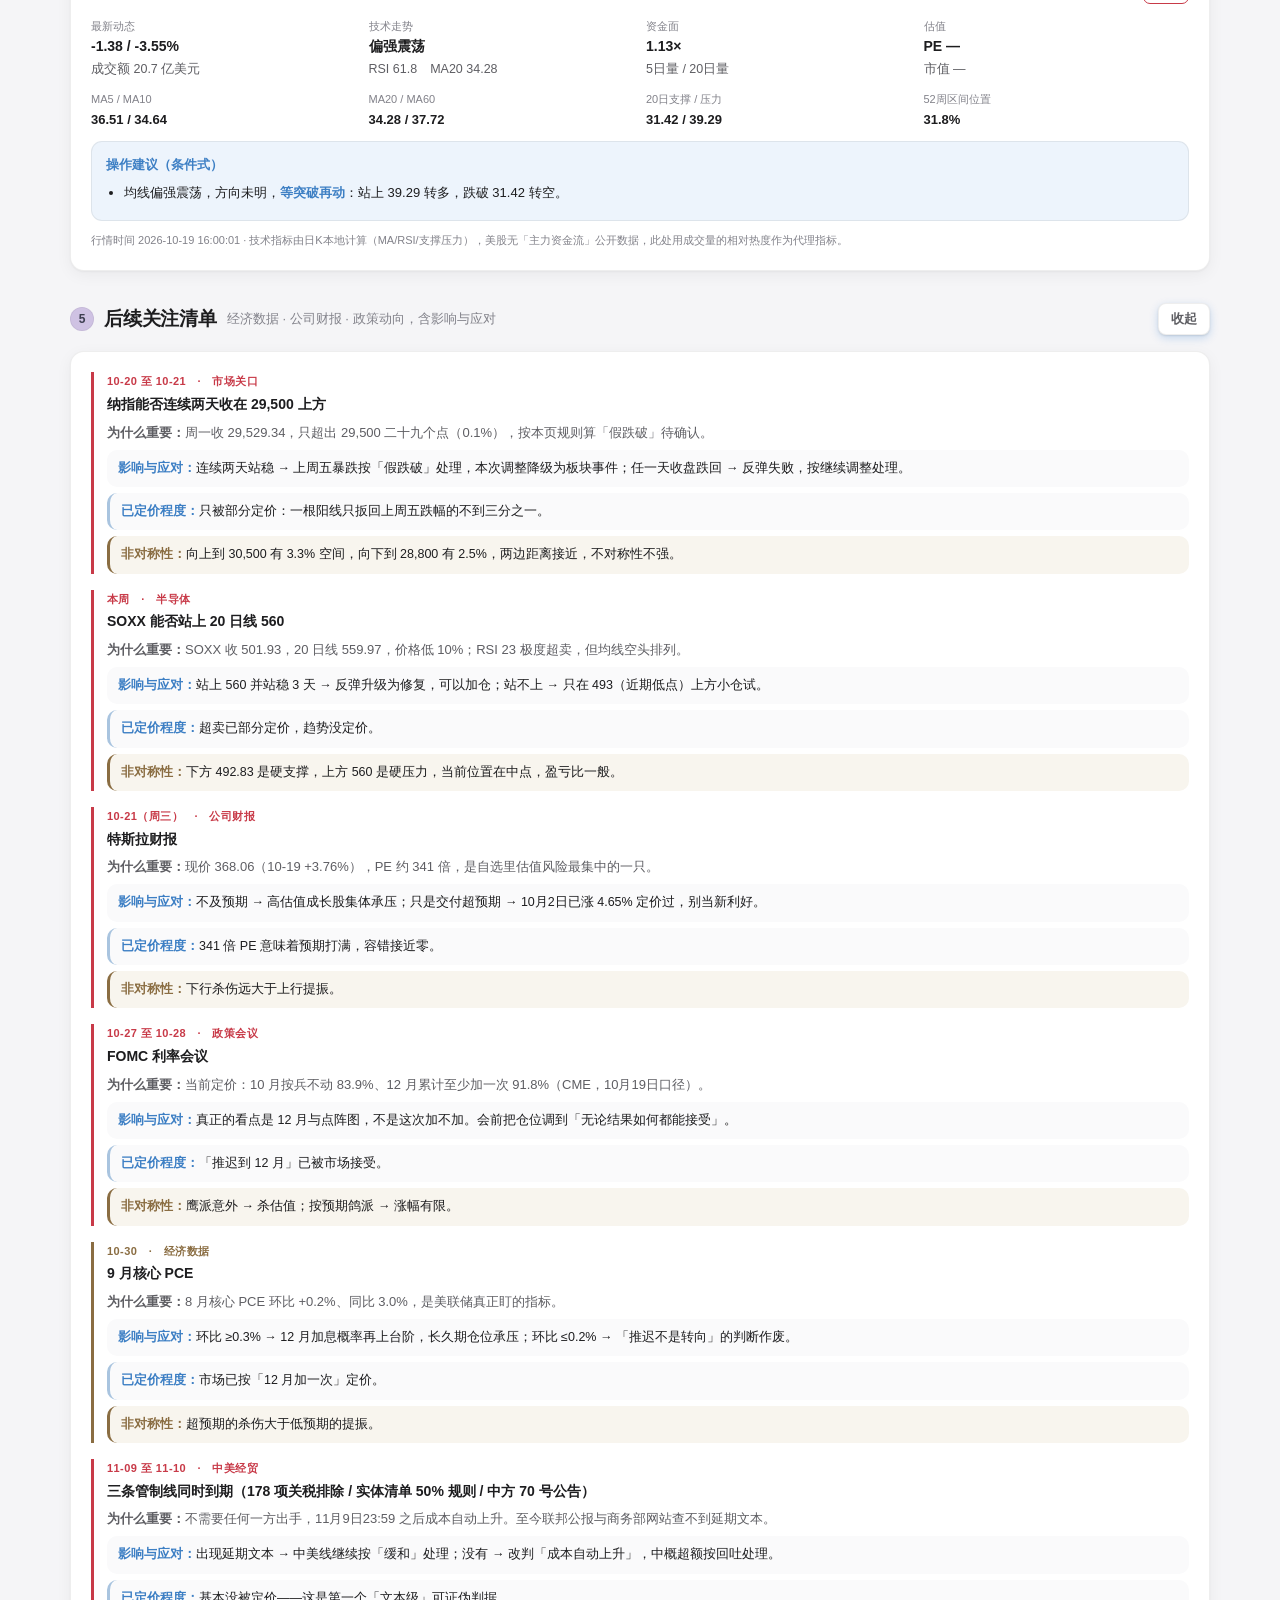
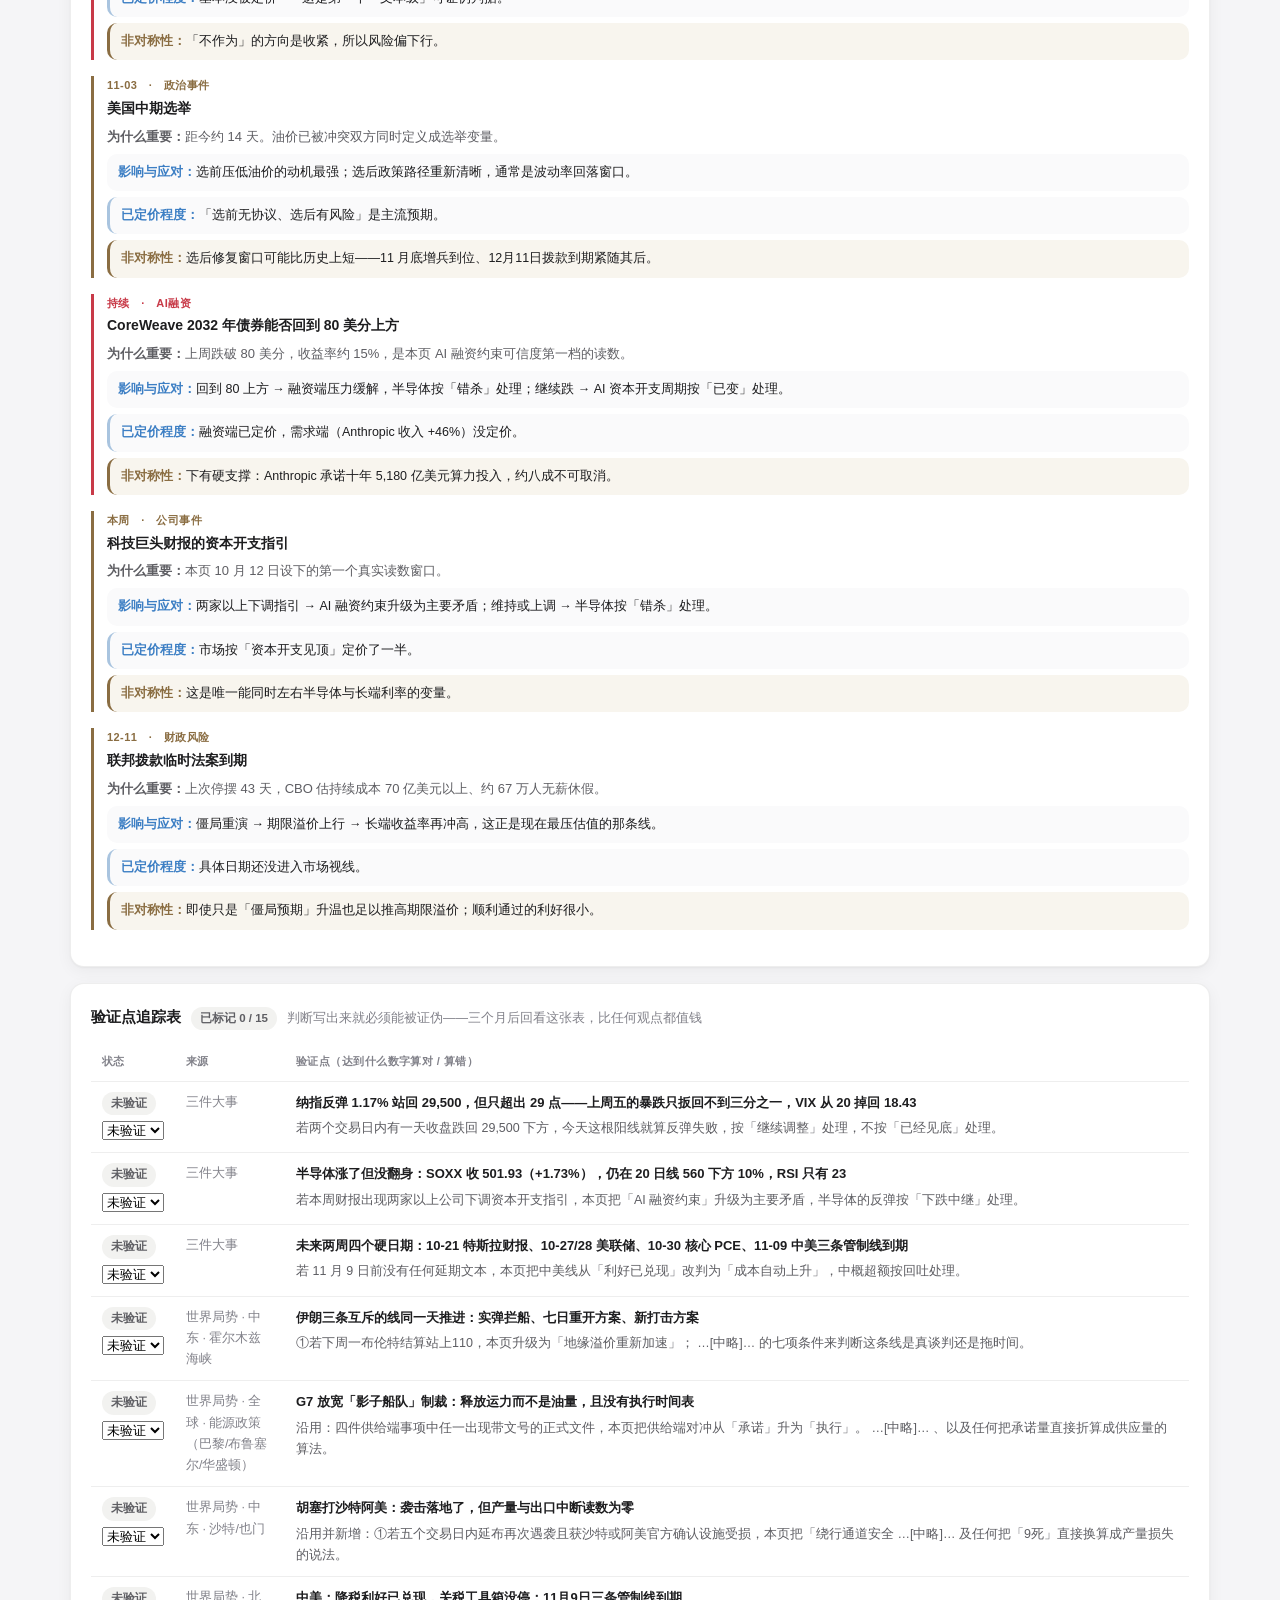
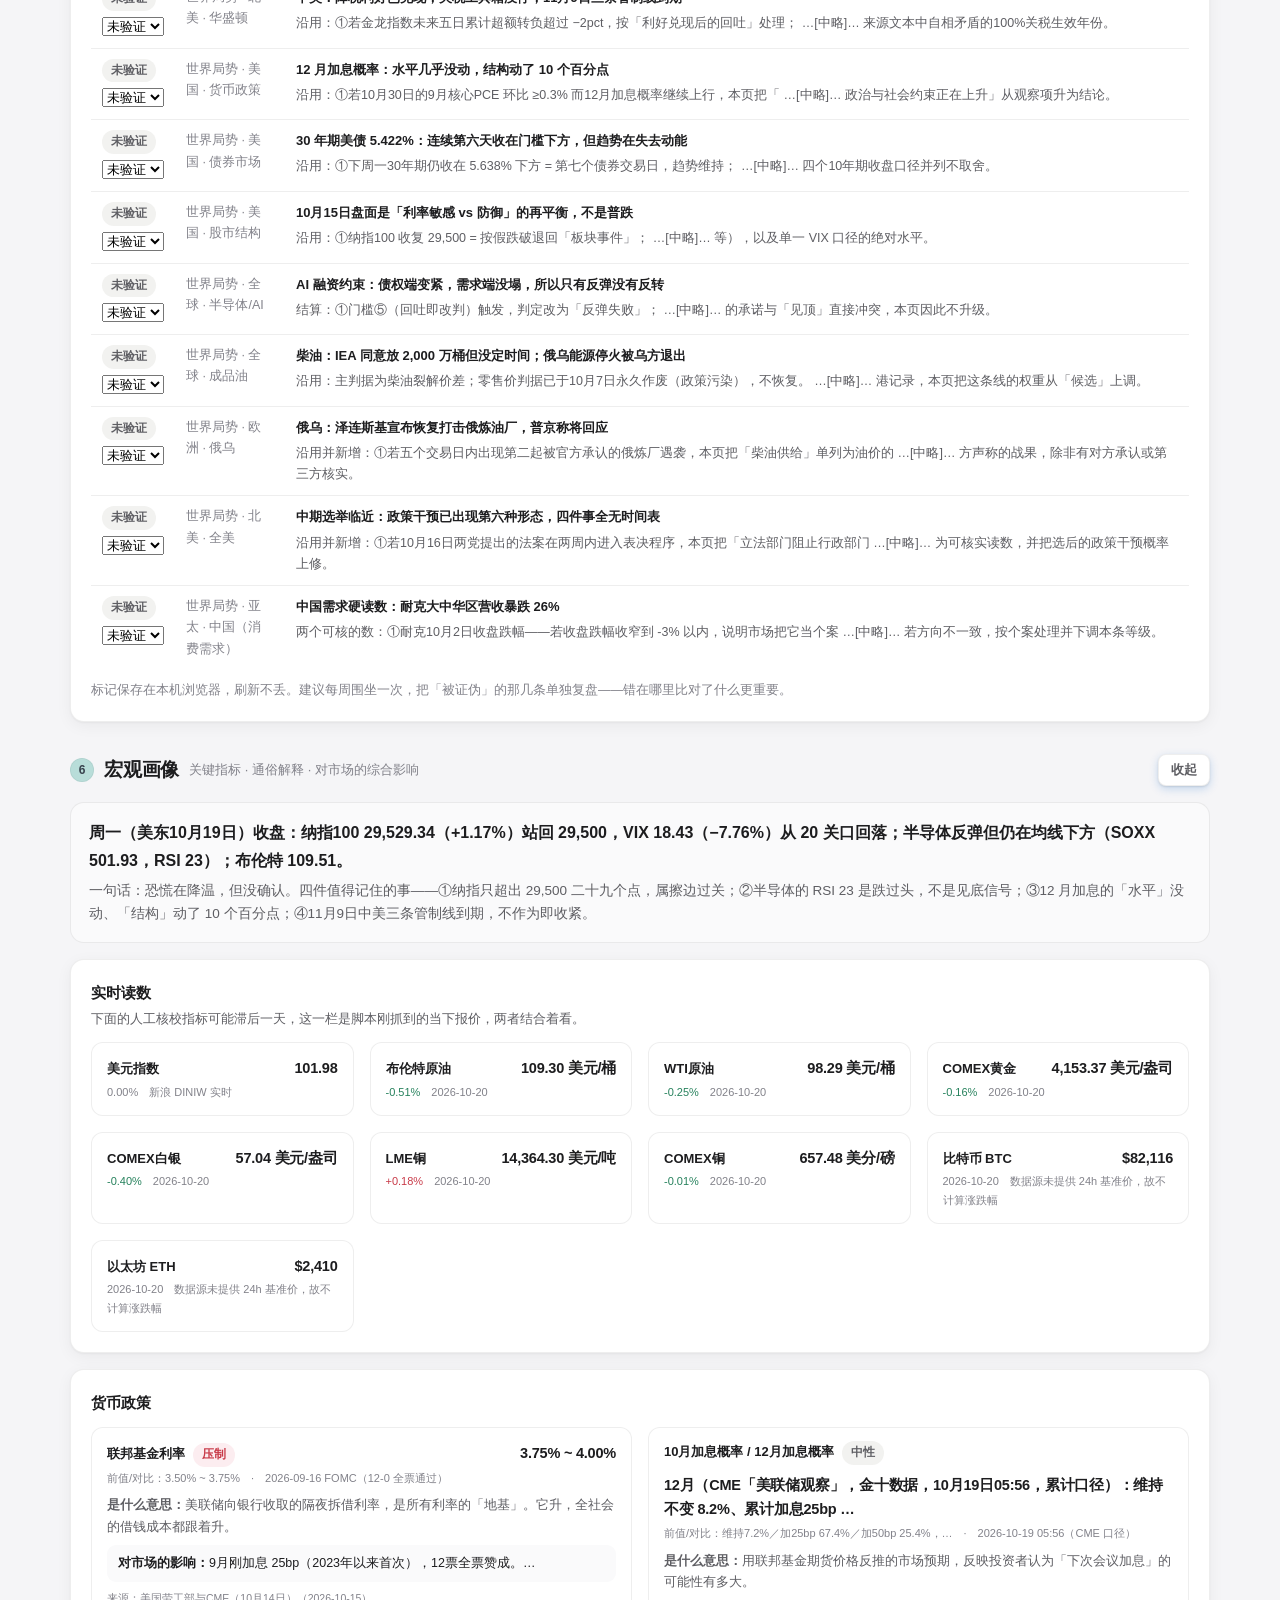
==== commit 8b9e794f: "content: 文字精简至2.9万字+新增纳指/半导体/SQQQ买卖止盈卡片，自选池加入SOXX/SQQQ" ====
--- a/index.html
+++ b/index.html
@@ -75,6 +75,8 @@
     <div id="m-senti" class="grid g2" style="margin-top:14px"></div>
     <div id="m-cross"></div>
     <div id="m-advice" style="margin-top:14px"></div>
+    <!-- 纳指 / 半导体 / SQQQ：现在能不能动手（结论 + 买入 + 止盈 + 止损） -->
+    <div id="playbook" style="margin-top:14px"></div>
   </section>
 
   <!-- ② 三件大事 -->
--- a/assets/style.css
+++ b/assets/style.css
@@ -19,13 +19,14 @@
   --mac-7: #F5C9B0;
   --mac-8: #9FB8D4;
 
-  /* 排版层级 */
-  --fs-page: 24px;
-  --fs-sect: 18px;
-  --fs-card: 15px;
-  --fs-body: 14px;
-  --fs-note: 12px;
-  --fs-data: 20px;
+  /* 排版层级 —— 2026-10-03 上调一档：14px 正文在长段落里偏小，
+     且深色辅助色一叠加就更显小。放大后仍保持层级差。 */
+  --fs-page: 26px;
+  --fs-sect: 19px;
+  --fs-card: 16px;
+  --fs-body: 15.5px;
+  --fs-note: 13px;
+  --fs-data: 21px;
   --fs-hero: 36px;
 
   /* 间距阶梯 */
@@ -50,19 +51,20 @@
   --border: rgba(0, 0, 0, .065);
   --border-hi: rgba(0, 0, 0, .13);
   --text: #1D1D1F;
-  --text-2: #6E6E73;
-  --text-3: #AEAEB2;
-  --accent: #0066CC;
-  --accent-deep: #0055A8;
-  --accent-soft: #EAF2FB;
+  --text-2: #5E5E63;         /* 6.4:1 */
+  --text-3: #82828A;         /* 3.9:1 视觉柔和、仍≥3:1（正文级大字/次要说明足够） */
+  --accent: #3D7FC4;        /* 蓝色减淡（原 #0066CC 过重），兼顾观感与 4:1 左右可读性 */
+  --accent-deep: #2F6FB0;
+  --accent-soft: #EDF4FC;
   --ring: rgba(0, 102, 204, .20);
-  --up: #D9525F;        /* 涨 = 红 */
+  --up: #C83A48;            /* 涨 = 红（4.9:1） */
   --up-soft: #FCEDF0;
-  --down: #2E9A70;      /* 跌 = 绿 */
+  --down: #26815C;          /* 跌 = 绿（4.7:1） */
   --down-soft: #E8F5EF;
-  --warn: #C08327;
-  --warn-soft: #FAF2E3;
-  --idle: #A1A1A6;
+  --danger: #C83A48;        /* 危险/恐慌语义，与「涨」解耦 */
+  --warn: #8A6D42;         /* 减淡但守住 3:1（在 warn-soft 底上4.1:1），不再用 #A88A5C 的 2.99:1 */
+  --warn-soft: #F8F5EE;
+  --idle: #82828A;          /* 3.9:1 */
   --idle-soft: #F2F2F0;
   --shadow: 0 1px 2px rgba(0, 0, 0, .04), 0 4px 16px rgba(0, 0, 0, .05);
   --shadow-hi: 0 4px 12px rgba(0, 0, 0, .07), 0 16px 40px rgba(0, 0, 0, .10);
@@ -86,18 +88,19 @@
   --border-hi: #2A374F;
   --text: #E2E8F0;
   --text-2: #94A3B8;
-  --text-3: #64748B;
-  --accent: #3B82F6;
-  --accent-deep: #2563EB;
-  --accent-soft: rgba(59, 130, 246, .14);
-  --ring: rgba(59, 130, 246, .30);
-  --up: #EF4444;        /* 涨 = 红 */
+  --text-3: #8B9AB0;        /* 6.0:1 on #111827，视觉柔和 */
+  --accent: #5C9FE0;         /* 与浅色主题同步减淡 */
+  --accent-deep: #7FB4E8;
+  --accent-soft: rgba(92, 159, 224, .16);
+  --ring: rgba(92, 159, 224, .30);
+  --up: #F87171;           /* 涨 = 红（6.4:1） */
   --up-soft: rgba(239, 68, 68, .14);
-  --down: #22C55E;      /* 跌 = 绿 */
+  --down: #34D399;         /* 跌 = 绿（9.2:1） */
   --down-soft: rgba(34, 197, 94, .14);
-  --warn: #F59E0B;
-  --warn-soft: rgba(245, 158, 11, .14);
-  --idle: #64748B;
+  --danger: #F87171;       /* 危险/恐慌语义，与「涨」解耦 */
+  --warn: #E0B26A;         /* 与浅色主题同步减淡 */
+  --warn-soft: rgba(224, 178, 106, .14);
+  --idle: #8B9AB0;
   --idle-soft: rgba(100, 116, 139, .16);
   --shadow: 0 1px 3px rgba(0, 0, 0, .35);
   --shadow-hi: 0 8px 24px rgba(0, 0, 0, .45);
@@ -345,6 +348,12 @@
   .view-toggle .vt { flex: 1 1 0; text-align: center; }
   .theme-btn { flex: 0 0 auto; white-space: nowrap; }
 }
+/* 窄屏（≤430px，覆盖 iPhone SE/13mini/8）：仪表卡与四宫格降为单列。
+   375px 下 .g2 双列的可用内容宽仅 134px，而 .gauge 所需约 162px，必然溢出。 */
+@media (max-width: 430px) {
+  .g2, .g4, .g6 { grid-template-columns: 1fr; }
+  .gauge { gap: 8px; }
+}
 /* 世界局势：窄屏时左右两栏堆叠，避免挤压 */
 @media (max-width: 900px) {
   .wd-grid { grid-template-columns: 1fr; }
@@ -493,7 +502,10 @@
 .flat { color: var(--text-3); }
 
 /* ============ 情绪仪表 ============ */
-.gauge { display: flex; align-items: center; gap: 14px; }
+/* flex-wrap + min-width:0 —— 原实现无换行、两侧子项也无 min-width:0，
+   在 375px 的 .g2 双列里实测溢出 28px（pill 被挤出卡片边界）。 */
+.gauge { display: flex; align-items: center; gap: 14px; flex-wrap: wrap; }
+.gauge > div { min-width: 0; }
 .gauge .val {
   font-size: 24px; font-weight: 700; letter-spacing: -.02em;
   font-variant-numeric: tabular-nums;
@@ -583,8 +595,14 @@
   display: flex; justify-content: space-between;
   font-size: 11px; color: var(--text-3); margin-top: 4px;
 }
-.advice ul { margin: 12px 0 0; padding-left: 18px; font-size: 13px; color: var(--text-2); }
-.advice li { margin-bottom: 5px; }
+.advice ul { margin: 12px 0 0; padding-left: 18px; font-size: var(--fs-note); color: var(--text-2); }
+.advice li { margin-bottom: 6px; line-height: 1.65; }
+/* 缺失信号标记：柔和底色 + 常规字重，醒目但不刺眼 */
+.miss-flag {
+  display: inline-block; padding: 1px 7px; border-radius: 6px;
+  background: var(--warn-soft); color: var(--text-2);
+  border: 1px solid var(--border); font-size: .96em;
+}
 .sig-row {
   display: flex; align-items: center; gap: 8px;
   padding: 6px 0; border-bottom: 1px solid var(--border); font-size: 12.5px;
@@ -627,9 +645,11 @@
   border-radius: 6px; padding: 2px 7px; height: fit-content; margin-top: 3px;
   font-weight: 600; letter-spacing: .02em;
 }
-.thing .row.b b { background: var(--accent); color: #fff; }
-.thing .row.c b { background: var(--warn); color: #1A1205; }
-.thing .row.v b { background: var(--text); color: var(--bg); }
+/* 行标签：淡色底 + 深色字（原先是实心蓝/棕底色块，视觉重量过重，
+   一屏出现四五个时压迫感明显）。仍能靠色彩区分语义，但不再抢正文。 */
+.thing .row.b b { background: var(--accent-soft); color: var(--accent-deep); }
+.thing .row.c b { background: var(--warn-soft); color: var(--warn); }
+.thing .row.v b { background: var(--idle-soft); color: var(--text-2); }
 .thing .row p { margin: 0; color: var(--text-2); line-height: 1.75; }
 .thing .row.v p {
   background: var(--bg-2); border: 1px dashed var(--border-hi);
